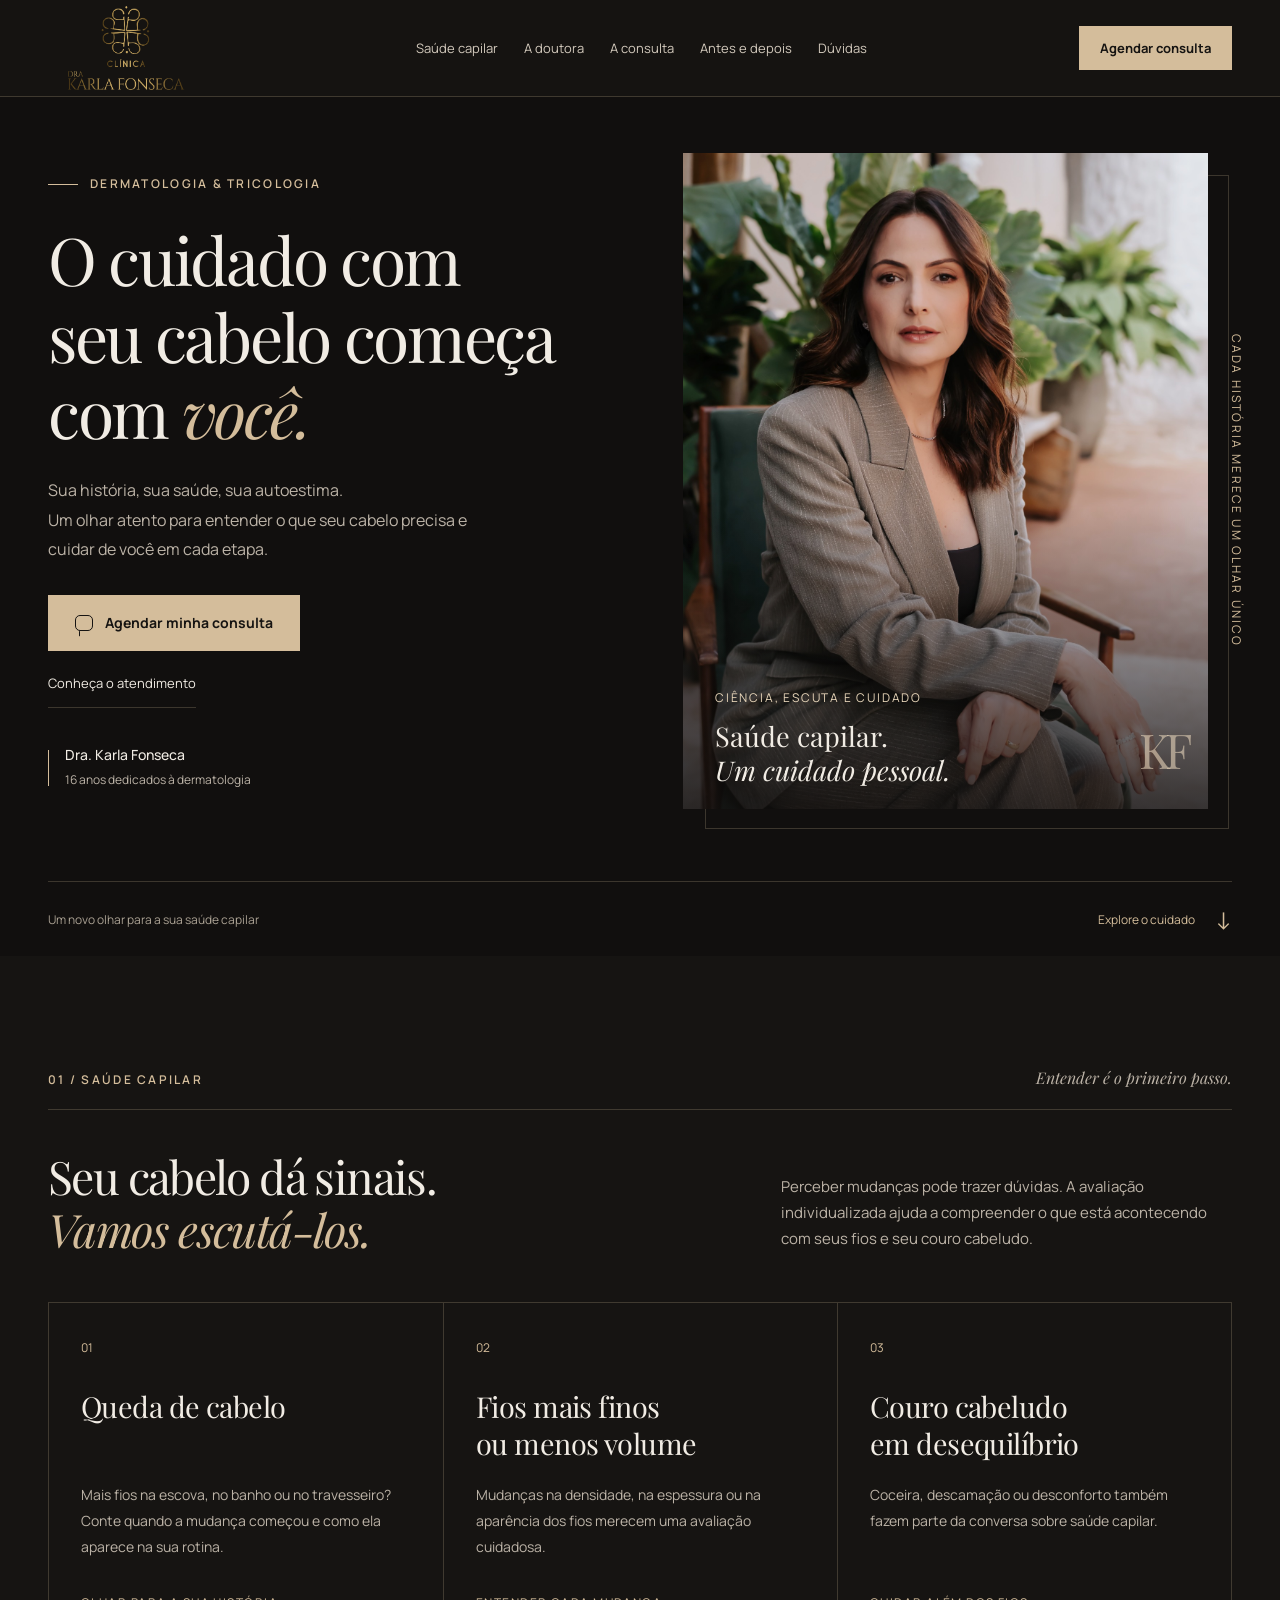
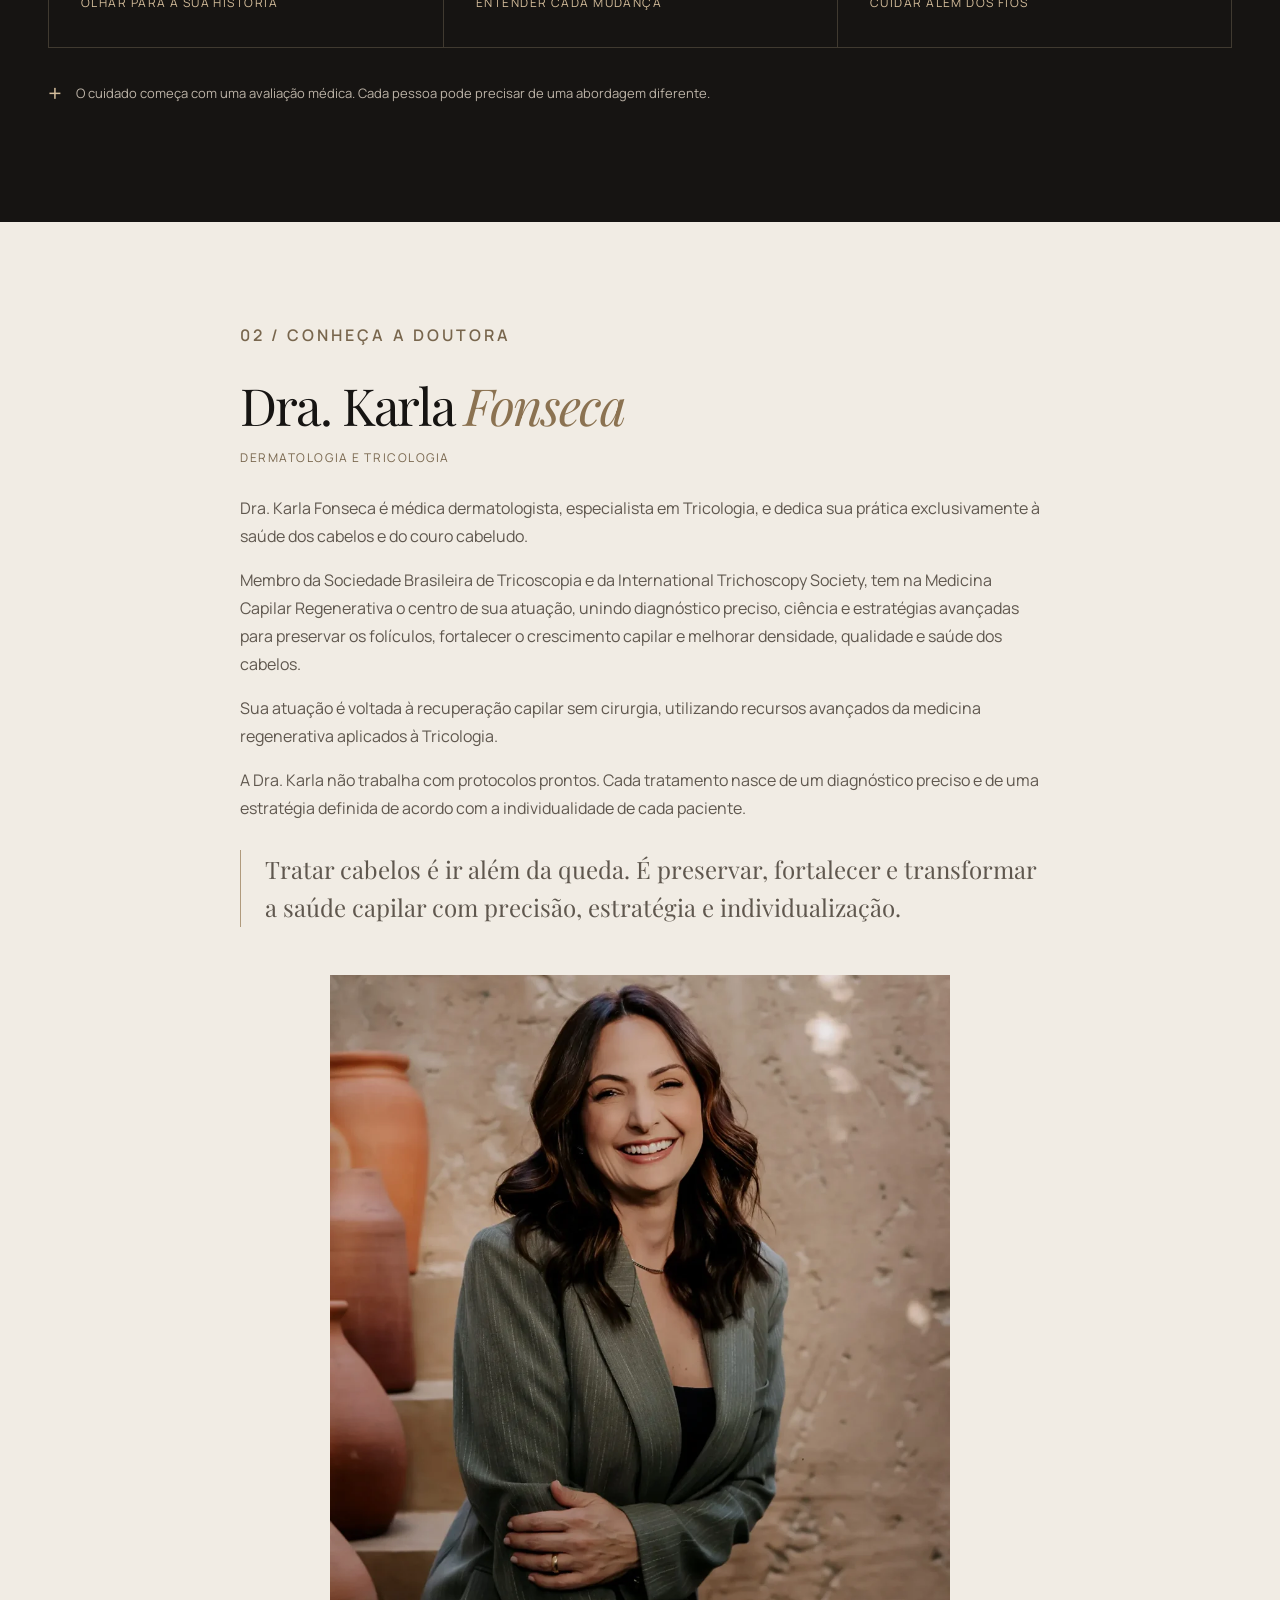
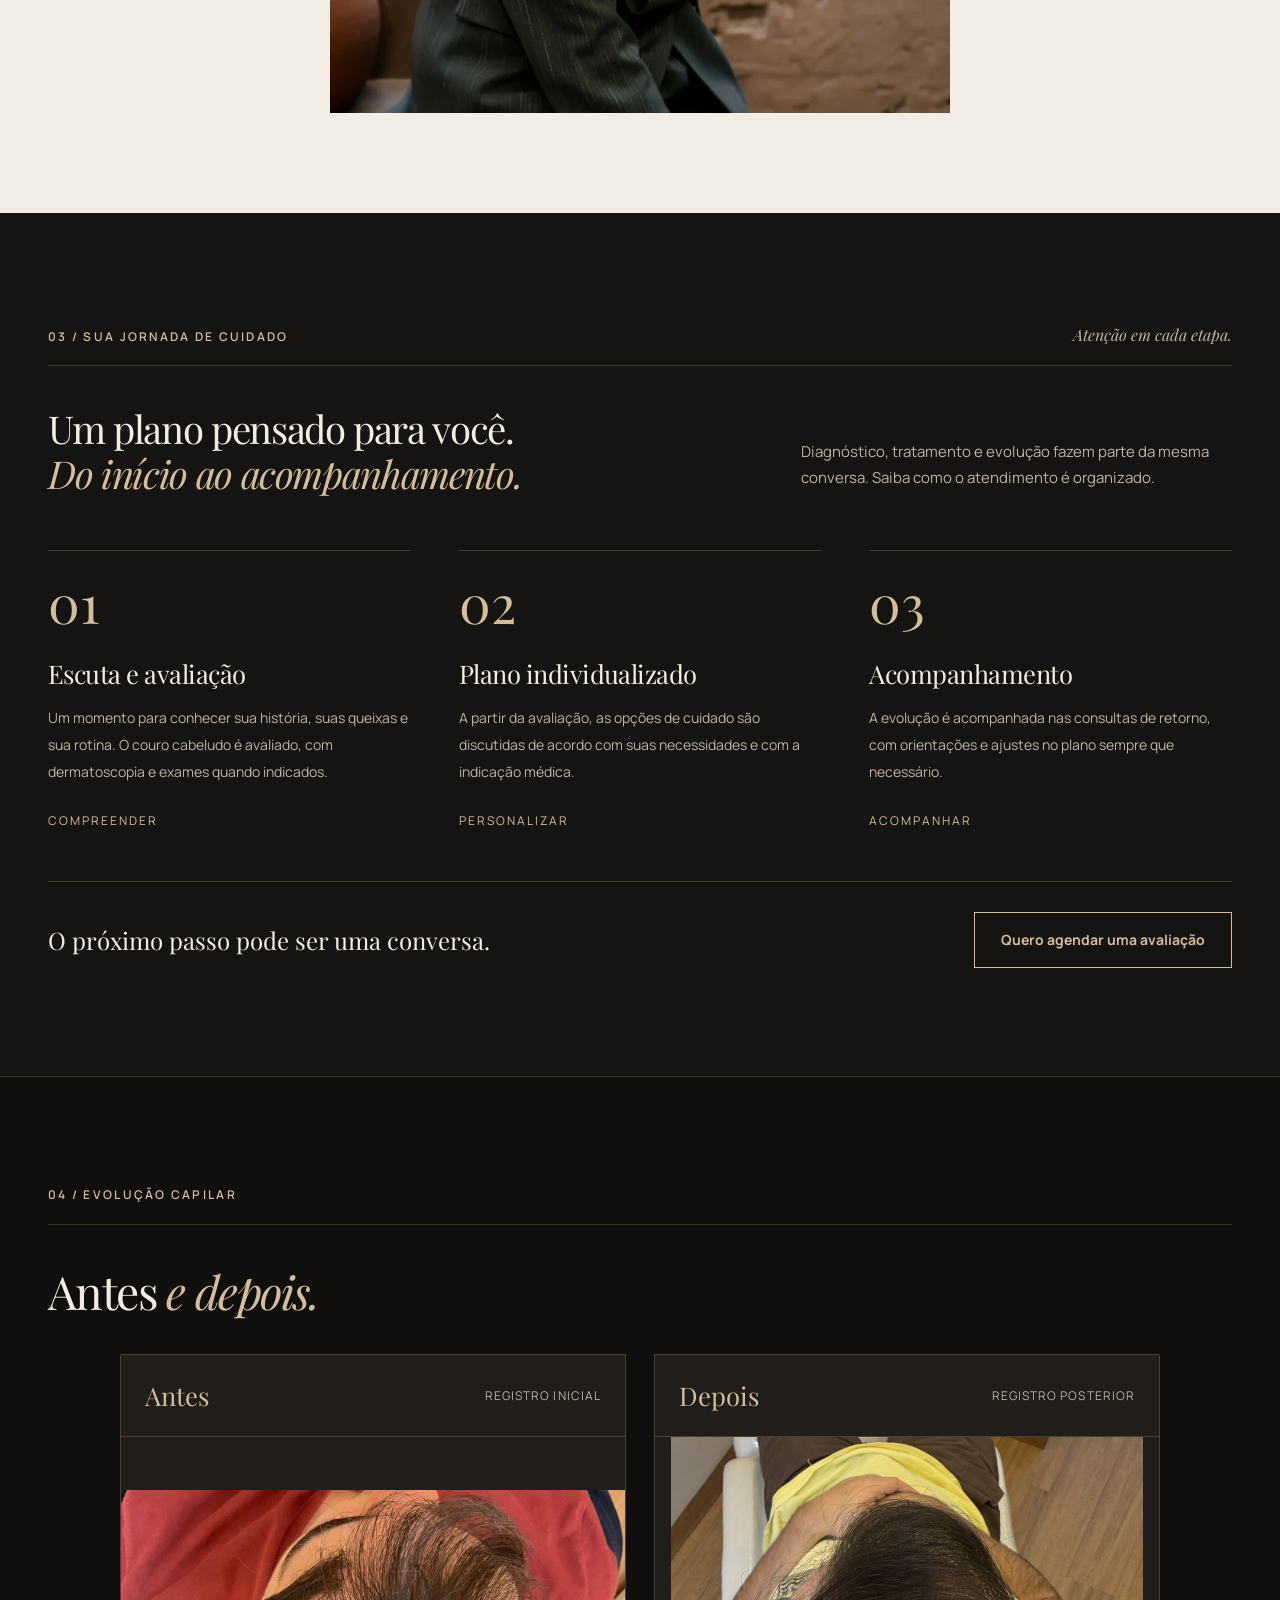
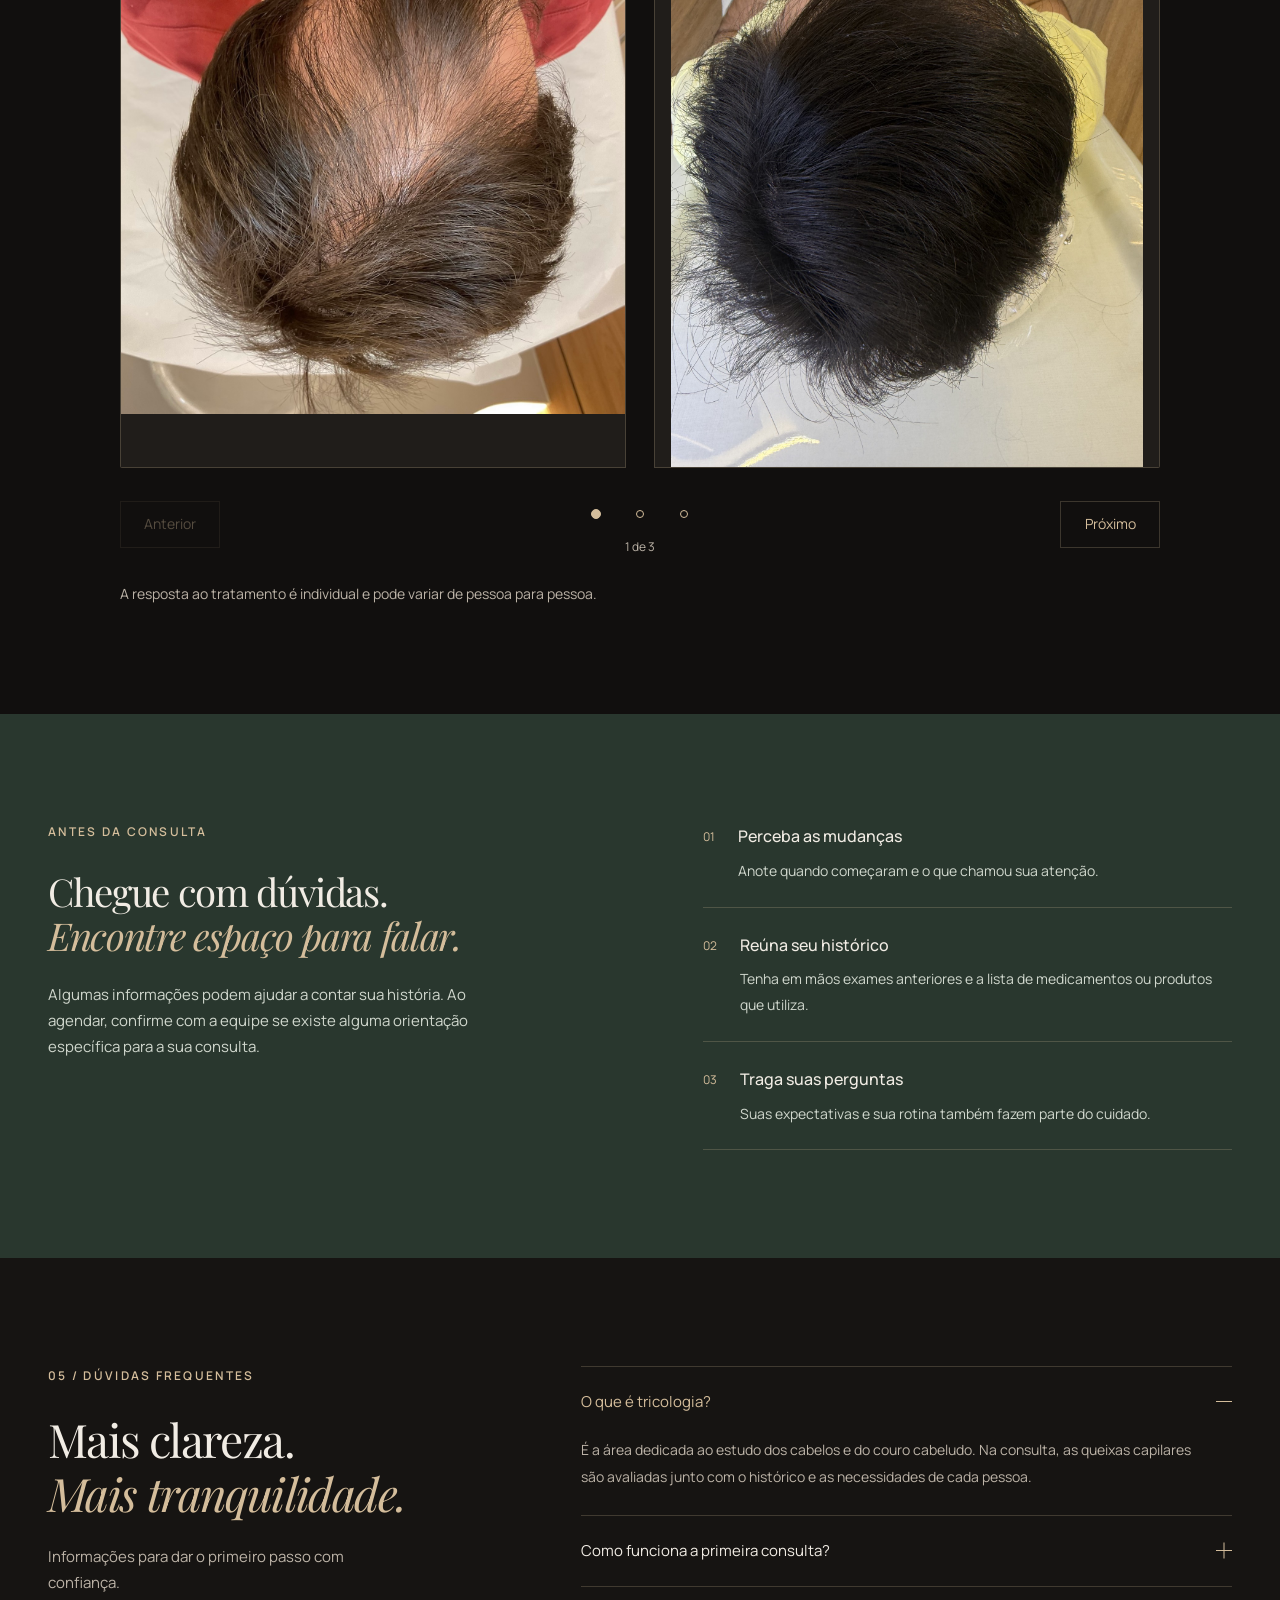
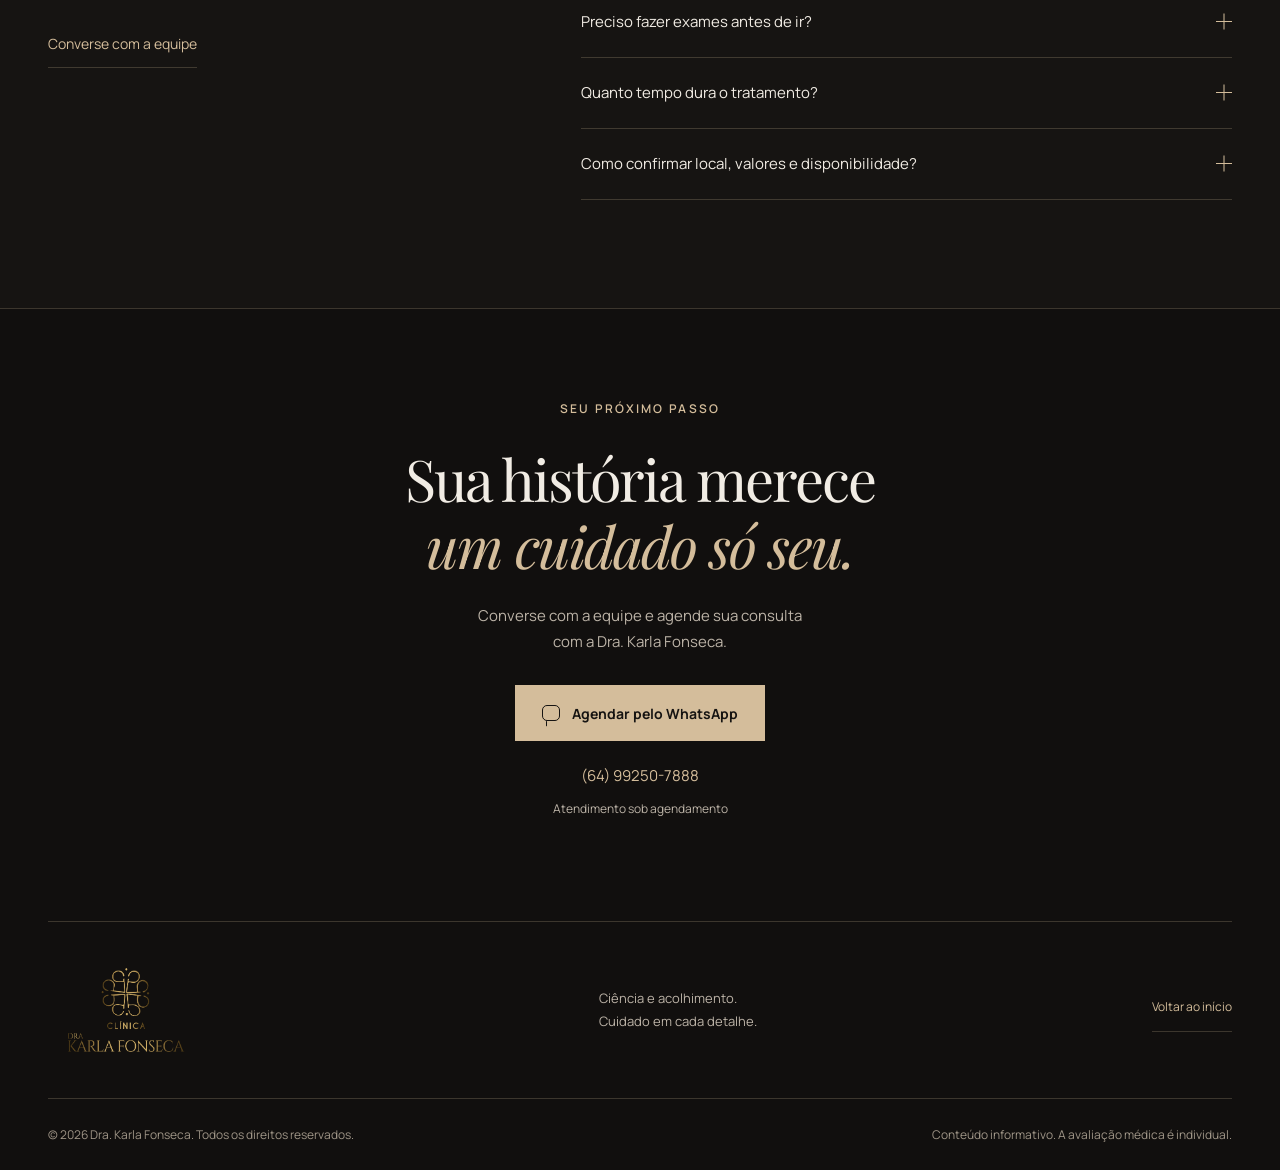
==== index.html @ ec60e97f "first commit" ====
<!doctype html>
<html lang="pt-BR">
<head>
  <meta charset="UTF-8">
  <meta name="viewport" content="width=device-width, initial-scale=1, viewport-fit=cover">
  <meta name="theme-color" content="#161412">
  <title>Dra. Karla Fonseca | Dermatologia e saúde capilar</title>
  <meta name="description" content="Conheça o cuidado em saúde capilar da Dra. Karla Fonseca. Dermatologia, tricologia e acompanhamento personalizado. Agende sua consulta pelo WhatsApp.">
  <link rel="icon" type="image/svg+xml" href="data:image/svg+xml,%3Csvg xmlns='http://www.w3.org/2000/svg' viewBox='0 0 64 64'%3E%3Crect width='64' height='64' rx='12' fill='%23161412'/%3E%3Ctext x='32' y='44' text-anchor='middle' font-family='Georgia' font-size='35' fill='%23d4bd9b'%3EK%3C/text%3E%3C/svg%3E">
  <link rel="stylesheet" href="fonts.css">
  <link rel="stylesheet" href="styles.css">
  <script src="app.js" defer></script>
</head>
<body>
  <a class="skip-link" href="#conteudo">Ir para o conteúdo</a>
  <header class="site-header">
    <div class="container header-inner">
      <a class="brand" href="#inicio" aria-label="Dra. Karla Fonseca — início"><span class="brand-logo"><img src="assets/logo-karla-fonseca.png" alt="Clínica Dra. Karla Fonseca" width="1155" height="1155"></span></a>
      <nav class="desktop-nav" aria-label="Navegação principal"><a href="#cuidado">Saúde capilar</a><a href="#sobre">A doutora</a><a href="#consulta">A consulta</a><a href="#antes-depois">Antes e depois</a><a href="#duvidas">Dúvidas</a></nav>
      <a class="button button-small header-cta" href="https://wa.me/5564992507888" target="_blank" rel="noopener noreferrer">Agendar consulta</a>
      <button class="menu-button" type="button" aria-label="Abrir menu" aria-expanded="false" aria-controls="mobile-menu"><span></span><span></span></button>
    </div>
    <nav id="mobile-menu" class="mobile-menu" aria-label="Navegação no celular" hidden><a href="#cuidado">Saúde capilar</a><a href="#sobre">Conheça a doutora</a><a href="#consulta">Como é a consulta</a><a href="#antes-depois">Antes e depois</a><a href="#duvidas">Dúvidas frequentes</a><a href="#contato">Agendamento</a></nav>
  </header>
  <main id="conteudo">
    <section class="hero" id="inicio" aria-labelledby="hero-title">
      <div class="container hero-grid">
        <div class="hero-copy"><p class="eyebrow"><span class="tiny-line"></span> DERMATOLOGIA & TRICOLOGIA</p><h1 id="hero-title">O cuidado com<br>seu cabelo começa<br>com <em>você.</em></h1><p class="hero-description">Sua história, sua saúde, sua autoestima.<br>Um olhar atento para entender o que seu cabelo precisa e cuidar de você em cada etapa.</p><div class="hero-actions"><a class="button" href="https://wa.me/5564992507888" target="_blank" rel="noopener noreferrer"><span class="chat-icon" aria-hidden="true"></span>Agendar minha consulta</a><a class="text-link" href="#consulta">Conheça o atendimento</a></div><div class="hero-signature"><span class="signature-rule"></span><p><strong>Dra. Karla Fonseca</strong><span>16 anos dedicados à dermatologia</span></p></div></div>
        <div class="hero-visual"><div class="portrait-frame"><img src="assets/dra-karla-principal.jpeg" alt="Dra. Karla Fonseca" width="1450" height="2048" fetchpriority="high"><div class="portrait-caption"><span>CIÊNCIA, ESCUTA E CUIDADO</span><p>Saúde capilar.<br><em>Um cuidado pessoal.</em></p></div></div><span class="portrait-side" aria-hidden="true">CADA HISTÓRIA MERECE UM OLHAR ÚNICO</span><span class="portrait-number" aria-hidden="true">KF</span></div>
      </div>
      <div class="hero-footer container"><span>Um novo olhar para a sua saúde capilar</span><a href="#cuidado">Explore o cuidado <span aria-hidden="true">↓</span></a></div>
    </section>

    <section class="care-section section" id="cuidado" aria-labelledby="care-title"><div class="container">
      <div class="section-top"><p class="eyebrow">01 / SAÚDE CAPILAR</p><span class="section-aside">Entender é o primeiro passo.</span></div>
      <div class="section-intro"><h2 id="care-title">Seu cabelo dá sinais.<br><em>Vamos escutá-los.</em></h2><p>Perceber mudanças pode trazer dúvidas. A avaliação individualizada ajuda a compreender o que está acontecendo com seus fios e seu couro cabeludo.</p></div>
      <div class="concern-grid">
        <article class="concern-card"><span class="card-index">01</span><h3>Queda de cabelo</h3><p>Mais fios na escova, no banho ou no travesseiro? Conte quando a mudança começou e como ela aparece na sua rotina.</p><span class="card-label">OLHAR PARA A SUA HISTÓRIA</span></article>
        <article class="concern-card"><span class="card-index">02</span><h3>Fios mais finos <br>ou menos volume</h3><p>Mudanças na densidade, na espessura ou na aparência dos fios merecem uma avaliação cuidadosa.</p><span class="card-label">ENTENDER CADA MUDANÇA</span></article>
        <article class="concern-card"><span class="card-index">03</span><h3>Couro cabeludo <br>em desequilíbrio</h3><p>Coceira, descamação ou desconforto também fazem parte da conversa sobre saúde capilar.</p><span class="card-label">CUIDAR ALÉM DOS FIOS</span></article>
      </div><div class="care-note"><span class="small-cross" aria-hidden="true">+</span><p>O cuidado começa com uma avaliação médica. Cada pessoa pode precisar de uma abordagem diferente.</p></div>
    </div></section>

    <section class="about-section section" id="sobre" aria-labelledby="about-title"><div class="container about-grid">
      <div class="about-copy">
        <p class="eyebrow">02 / CONHEÇA A DOUTORA</p>
        <h2 id="about-title">Dra. Karla <em>Fonseca</em></h2>
        <p class="about-role">Dermatologia e tricologia</p>
        <p>Dra. Karla Fonseca é médica dermatologista, especialista em Tricologia, e dedica sua prática exclusivamente à saúde dos cabelos e do couro cabeludo.</p>
        <p>Membro da Sociedade Brasileira de Tricoscopia e da International Trichoscopy Society, tem na Medicina Capilar Regenerativa o centro de sua atuação, unindo diagnóstico preciso, ciência e estratégias avançadas para preservar os folículos, fortalecer o crescimento capilar e melhorar densidade, qualidade e saúde dos cabelos.</p>
        <p>Sua atuação é voltada à recuperação capilar sem cirurgia, utilizando recursos avançados da medicina regenerativa aplicados à Tricologia.</p>
        <p>A Dra. Karla não trabalha com protocolos prontos. Cada tratamento nasce de um diagnóstico preciso e de uma estratégia definida de acordo com a individualidade de cada paciente.</p>
        <p class="about-statement">Tratar cabelos é ir além da queda. É preservar, fortalecer e transformar a saúde capilar com precisão, estratégia e individualização.</p>
      </div>
      <div class="about-photo"><img src="assets/dra-karla.webp" alt="Retrato da Dra. Karla Fonseca" width="1000" height="1559" loading="lazy"></div>
    </div></section>

    <section class="journey-section section" id="consulta" aria-labelledby="journey-title"><div class="container">
      <div class="section-top"><p class="eyebrow">03 / SUA JORNADA DE CUIDADO</p><span class="section-aside">Atenção em cada etapa.</span></div>
      <div class="section-intro"><h2 id="journey-title">Um plano pensado para você.<br><em>Do início ao acompanhamento.</em></h2><p>Diagnóstico, tratamento e evolução fazem parte da mesma conversa. Saiba como o atendimento é organizado.</p></div>
      <div class="journey-grid"><article><span class="step-number">01</span><h3>Escuta e avaliação</h3><p>Um momento para conhecer sua história, suas queixas e sua rotina. O couro cabeludo é avaliado, com dermatoscopia e exames quando indicados.</p><span class="step-tag">COMPREENDER</span></article><article><span class="step-number">02</span><h3>Plano individualizado</h3><p>A partir da avaliação, as opções de cuidado são discutidas de acordo com suas necessidades e com a indicação médica.</p><span class="step-tag">PERSONALIZAR</span></article><article><span class="step-number">03</span><h3>Acompanhamento</h3><p>A evolução é acompanhada nas consultas de retorno, com orientações e ajustes no plano sempre que necessário.</p><span class="step-tag">ACOMPANHAR</span></article></div>
      <div class="journey-bottom"><p>O próximo passo pode ser uma conversa.</p><a class="button button-outline" href="https://wa.me/5564992507888" target="_blank" rel="noopener noreferrer">Quero agendar uma avaliação</a></div>
    </div></section>

    <section class="results-section section" id="antes-depois" aria-labelledby="results-title"><div class="container">
      <div class="section-top"><p class="eyebrow">04 / EVOLUÇÃO CAPILAR</p></div>
      <div class="results-intro"><h2 id="results-title">Antes <em>e depois.</em></h2></div>
      <div class="results-carousel" role="region" aria-roledescription="carrossel" aria-label="Antes e depois: resultados capilares">
        <div class="carousel-track" id="results-track" tabindex="0" aria-label="Comparações de antes e depois. Use as setas do teclado para navegar.">
          <div class="result-slide" role="group" aria-roledescription="slide" aria-label="Comparação 1 de 3">
            <div class="results-grid">
              <figure class="result-photo"><figcaption><span>Antes</span><span class="result-moment">REGISTRO INICIAL</span></figcaption><div class="result-image"><img src="assets/capilar-antes.png" alt="Antes do tratamento, comparação 1" width="1320" height="1372" loading="lazy" decoding="async"></div></figure>
              <figure class="result-photo"><figcaption><span>Depois</span><span class="result-moment">REGISTRO POSTERIOR</span></figcaption><div class="result-image"><img src="assets/capilar-depois.jpg" alt="Depois do tratamento, comparação 1" width="1536" height="2048" loading="lazy" decoding="async"></div></figure>
            </div>
          </div>
          <div class="result-slide" role="group" aria-roledescription="slide" aria-label="Comparação 2 de 3">
            <div class="results-grid">
              <figure class="result-photo"><figcaption><span>Antes</span><span class="result-moment">REGISTRO INICIAL</span></figcaption><div class="result-image"><img src="assets/resultado-2-antes.png" alt="Antes do tratamento, comparação 2" width="1566" height="1576" loading="lazy" decoding="async"></div></figure>
              <figure class="result-photo"><figcaption><span>Depois</span><span class="result-moment">REGISTRO POSTERIOR</span></figcaption><div class="result-image"><img src="assets/resultado-2-depois.png" alt="Depois do tratamento, comparação 2" width="1640" height="1827" loading="lazy" decoding="async"></div></figure>
            </div>
          </div>
          <div class="result-slide" role="group" aria-roledescription="slide" aria-label="Comparação 3 de 3">
            <div class="results-grid">
              <figure class="result-photo"><figcaption><span>Antes</span><span class="result-moment">REGISTRO INICIAL</span></figcaption><div class="result-image"><img src="assets/resultado-3-antes.png" alt="Antes do tratamento, comparação 3" width="1640" height="1611" loading="lazy" decoding="async"></div></figure>
              <figure class="result-photo"><figcaption><span>Depois</span><span class="result-moment">REGISTRO POSTERIOR</span></figcaption><div class="result-image"><img src="assets/resultado-3-depois.png" alt="Depois do tratamento, comparação 3" width="1293" height="2048" loading="lazy" decoding="async"></div></figure>
            </div>
          </div>
        </div>
        <div class="carousel-controls">
          <button class="carousel-button" id="results-prev" type="button" aria-label="Ver comparação anterior" aria-controls="results-track" disabled>Anterior</button>
          <div class="carousel-pagination"><div class="carousel-dots" aria-label="Escolher comparação">
            <button type="button" aria-label="Ver comparação 1" aria-controls="results-track" aria-current="true" data-slide="0"><span></span></button>
            <button type="button" aria-label="Ver comparação 2" aria-controls="results-track" data-slide="1"><span></span></button>
            <button type="button" aria-label="Ver comparação 3" aria-controls="results-track" data-slide="2"><span></span></button>
          </div><span class="carousel-count" aria-live="polite" aria-atomic="true">1 de 3</span></div>
          <button class="carousel-button" id="results-next" type="button" aria-label="Ver próxima comparação" aria-controls="results-track">Próximo</button>
        </div>
      </div>
      <p class="results-note">A resposta ao tratamento é individual e pode variar de pessoa para pessoa.</p>
    </div></section>

    <section class="preparation-section section" aria-labelledby="prepare-title"><div class="container prepare-grid"><div><p class="eyebrow">ANTES DA CONSULTA</p><h2 id="prepare-title">Chegue com dúvidas.<br><em>Encontre espaço para falar.</em></h2><p>Algumas informações podem ajudar a contar sua história. Ao agendar, confirme com a equipe se existe alguma orientação específica para a sua consulta.</p></div><div class="prepare-list"><div><span>01</span><p><strong>Perceba as mudanças</strong>Anote quando começaram e o que chamou sua atenção.</p></div><div><span>02</span><p><strong>Reúna seu histórico</strong>Tenha em mãos exames anteriores e a lista de medicamentos ou produtos que utiliza.</p></div><div><span>03</span><p><strong>Traga suas perguntas</strong>Suas expectativas e sua rotina também fazem parte do cuidado.</p></div></div></div></section>

    <section class="faq-section section" id="duvidas" aria-labelledby="faq-title"><div class="container faq-grid"><div class="faq-intro"><p class="eyebrow">05 / DÚVIDAS FREQUENTES</p><h2 id="faq-title">Mais clareza.<br><em>Mais tranquilidade.</em></h2><p>Informações para dar o primeiro passo com confiança.</p><a class="text-link" href="https://wa.me/5564992507888" target="_blank" rel="noopener noreferrer">Converse com a equipe</a></div><div class="faq-list">
      <details open><summary>O que é tricologia?<span aria-hidden="true"></span></summary><div class="faq-answer"><p>É a área dedicada ao estudo dos cabelos e do couro cabeludo. Na consulta, as queixas capilares são avaliadas junto com o histórico e as necessidades de cada pessoa.</p></div></details>
      <details><summary>Como funciona a primeira consulta?<span aria-hidden="true"></span></summary><div class="faq-answer"><p>O atendimento começa com uma conversa sobre sua história e suas queixas, seguida de avaliação médica. A necessidade de exames e as possibilidades de tratamento são definidas individualmente.</p></div></details>
      <details><summary>Preciso fazer exames antes de ir?<span aria-hidden="true"></span></summary><div class="faq-answer"><p>Se você já possui exames relacionados à sua saúde capilar, leve-os à consulta. Novos exames são solicitados conforme a avaliação médica. Confirme eventuais orientações de preparo com a equipe no agendamento.</p></div></details>
      <details><summary>Quanto tempo dura o tratamento?<span aria-hidden="true"></span></summary><div class="faq-answer"><p>O tempo varia conforme o diagnóstico, o plano proposto e a resposta de cada pessoa. A médica poderá orientar suas expectativas durante a avaliação e acompanhar a evolução nos retornos.</p></div></details>
      <details><summary>Como confirmar local, valores e disponibilidade?<span aria-hidden="true"></span></summary><div class="faq-answer"><p>Entre em contato pelo WhatsApp para consultar horários, endereço, valores e formas de pagamento. A equipe confirma essas informações e orienta seu agendamento.</p></div></details>
    </div></div></section>

    <section class="contact-section" id="contato" aria-labelledby="contact-title"><div class="container contact-inner"><p class="eyebrow">SEU PRÓXIMO PASSO</p><h2 id="contact-title">Sua história merece<br><em>um cuidado só seu.</em></h2><p>Converse com a equipe e agende sua consulta<br class="desktop-break"> com a Dra. Karla Fonseca.</p><a class="button" href="https://wa.me/5564992507888" target="_blank" rel="noopener noreferrer"><span class="chat-icon" aria-hidden="true"></span>Agendar pelo WhatsApp</a><a class="contact-phone" href="tel:+5564992507888">(64) 99250-7888</a><span class="contact-detail">Atendimento sob agendamento</span></div></section>
  </main>
  <footer class="site-footer"><div class="container"><div class="footer-main"><a class="brand" href="#inicio"><span class="brand-logo"><img src="assets/logo-karla-fonseca.png" alt="Clínica Dra. Karla Fonseca" width="1155" height="1155"></span></a><p>Ciência e acolhimento.<br>Cuidado em cada detalhe.</p><a href="#inicio" class="text-link">Voltar ao início</a></div><div class="footer-bottom"><span>© 2026 Dra. Karla Fonseca. Todos os direitos reservados.</span><span>Conteúdo informativo. A avaliação médica é individual.</span></div></div></footer>
  <a class="whatsapp-float" href="https://wa.me/5564992507888" target="_blank" rel="noopener noreferrer" aria-label="Agendar consulta pelo WhatsApp" title="Fale pelo WhatsApp"><svg aria-hidden="true" focusable="false" xmlns="http://www.w3.org/2000/svg" viewBox="0 0 448 512"><!--! Font Awesome Free 6.7.2 by @fontawesome - https://fontawesome.com License - https://fontawesome.com/license/free (Icons: CC BY 4.0, Fonts: SIL OFL 1.1, Code: MIT License) Copyright 2024 Fonticons, Inc. --><path d="M380.9 97.1C339 55.1 283.2 32 223.9 32c-122.4 0-222 99.6-222 222 0 39.1 10.2 77.3 29.6 111L0 480l117.7-30.9c32.4 17.7 68.9 27 106.1 27h.1c122.3 0 224.1-99.6 224.1-222 0-59.3-25.2-115-67.1-157zm-157 341.6c-33.2 0-65.7-8.9-94-25.7l-6.7-4-69.8 18.3L72 359.2l-4.4-7c-18.5-29.4-28.2-63.3-28.2-98.2 0-101.7 82.8-184.5 184.6-184.5 49.3 0 95.6 19.2 130.4 54.1 34.8 34.9 56.2 81.2 56.1 130.5 0 101.8-84.9 184.6-186.6 184.6zm101.2-138.2c-5.5-2.8-32.8-16.2-37.9-18-5.1-1.9-8.8-2.8-12.5 2.8-3.7 5.6-14.3 18-17.6 21.8-3.2 3.7-6.5 4.2-12 1.4-32.6-16.3-54-29.1-75.5-66-5.7-9.8 5.7-9.1 16.3-30.3 1.8-3.7.9-6.9-.5-9.7-1.4-2.8-12.5-30.1-17.1-41.2-4.5-10.8-9.1-9.3-12.5-9.5-3.2-.2-6.9-.2-10.6-.2-3.7 0-9.7 1.4-14.8 6.9-5.1 5.6-19.4 19-19.4 46.3 0 27.3 19.9 53.7 22.6 57.4 2.8 3.7 39.1 59.7 94.8 83.8 35.2 15.2 49 16.5 66.6 13.9 10.7-1.6 32.8-13.4 37.4-26.4 4.6-13 4.6-24.1 3.2-26.4-1.3-2.5-5-3.9-10.5-6.6z"/></svg></a>
</body>
</html>
---- fonts.css ----
@font-face {
  font-family: 'Manrope';
  font-style: normal;
  font-weight: 400;
  font-display: swap;
  src: url(assets/fonts/font-0.ttf) format('truetype');
}
@font-face {
  font-family: 'Manrope';
  font-style: normal;
  font-weight: 500;
  font-display: swap;
  src: url(assets/fonts/font-1.ttf) format('truetype');
}
@font-face {
  font-family: 'Manrope';
  font-style: normal;
  font-weight: 600;
  font-display: swap;
  src: url(assets/fonts/font-2.ttf) format('truetype');
}
@font-face {
  font-family: 'Manrope';
  font-style: normal;
  font-weight: 700;
  font-display: swap;
  src: url(assets/fonts/font-3.ttf) format('truetype');
}
@font-face {
  font-family: 'Playfair Display';
  font-style: italic;
  font-weight: 400;
  font-display: swap;
  src: url(assets/fonts/font-4.ttf) format('truetype');
}
@font-face {
  font-family: 'Playfair Display';
  font-style: italic;
  font-weight: 500;
  font-display: swap;
  src: url(assets/fonts/font-5.ttf) format('truetype');
}
@font-face {
  font-family: 'Playfair Display';
  font-style: normal;
  font-weight: 400;
  font-display: swap;
  src: url(assets/fonts/font-6.ttf) format('truetype');
}
@font-face {
  font-family: 'Playfair Display';
  font-style: normal;
  font-weight: 500;
  font-display: swap;
  src: url(assets/fonts/font-7.ttf) format('truetype');
}
@font-face {
  font-family: 'Playfair Display';
  font-style: normal;
  font-weight: 600;
  font-display: swap;
  src: url(assets/fonts/font-8.ttf) format('truetype');
}
---- styles.css ----
:root{--ink:#161412;--ink-deep:#110f0e;--panel:#201d1a;--gold:#d4bd9b;--gold-light:#e8d6ba;--ivory:#f1ece4;--muted:#bcb3a7;--line:rgba(212,189,155,.22);--green:#637967;--serif:'Playfair Display',Georgia,serif;--sans:'Manrope',Arial,sans-serif}
*{box-sizing:border-box}html{scroll-behavior:smooth;scroll-padding-top:100px}body{margin:0;background:var(--ink);color:var(--ivory);font-family:var(--sans);font-size:1rem;line-height:1.75;-webkit-font-smoothing:antialiased}button,a{-webkit-tap-highlight-color:transparent}a{color:inherit;text-decoration:none}button{font:inherit}img{display:block;max-width:100%;height:auto}h1,h2,h3,p{margin-top:0}h1,h2,h3{font-weight:400}h1,h2{font-family:var(--serif);line-height:1.16;letter-spacing:-.035em}h1{font-size:clamp(3.25rem,5.15vw,5.15rem);margin-bottom:1.6rem}h2{font-size:clamp(2.25rem,3.6vw,3.65rem);margin-bottom:1.5rem}h3{font-family:var(--serif);font-size:1.8rem;line-height:1.3;letter-spacing:-.02em}em{font-weight:400;color:var(--gold)}p{color:var(--muted)}::selection{background:var(--gold);color:var(--ink)}a:focus-visible,button:focus-visible,summary:focus-visible{outline:2px solid var(--gold);outline-offset:6px}.container{width:min(1240px,calc(100% - 96px));margin-inline:auto}.section{padding:108px 0}.eyebrow{font-size:.75rem;font-weight:600;letter-spacing:.19em;line-height:1.7;color:var(--gold);margin-bottom:1.65rem}.button{display:inline-flex;justify-content:center;align-items:center;gap:12px;min-height:56px;padding:16px 26px;background:var(--gold);border:1px solid var(--gold);color:var(--ink);font-size:.875rem;font-weight:700;line-height:1.4;text-align:center;transition:background .2s,color .2s,transform .2s}.button:hover{background:var(--gold-light);border-color:var(--gold-light);transform:translateY(-2px)}.button-small{min-height:44px;padding:12px 20px;font-size:.8125rem}.button-outline{background:transparent;color:var(--gold)}.button-outline:hover{color:var(--ink)}.text-link{font-size:.875rem;display:inline-block;padding:8px 0;border-bottom:1px solid var(--line);transition:border-color .2s}.text-link:hover{border-color:var(--gold)}.chat-icon{width:18px;height:16px;display:inline-block;border:1.5px solid currentColor;border-radius:5px;position:relative;flex-shrink:0}.chat-icon:after{content:'';position:absolute;bottom:-4px;left:3px;width:5px;height:5px;border-left:1.5px solid currentColor;transform:skewY(-40deg)}.skip-link{position:fixed;z-index:100;top:0;left:1rem;padding:.75rem 1rem;background:var(--gold);color:var(--ink);transform:translateY(-120%)}.skip-link:focus{transform:translateY(0)}
.site-header{position:sticky;top:0;z-index:40;background:rgba(22,20,18,.96);border-bottom:1px solid var(--line);backdrop-filter:blur(15px)}.header-inner{display:flex;align-items:center;justify-content:space-between;gap:24px;min-height:96px}.brand{display:inline-flex;align-items:center;gap:14px;flex-shrink:0}.monogram{font-family:var(--serif);font-size:2.1rem;line-height:1;letter-spacing:-.16em;color:var(--gold);padding-right:6px;border-right:1px solid var(--line);width:53px}.monogram span{position:relative;font-size:1.65rem;left:-3px;top:5px}.brand-name{font-family:var(--serif);font-size:1.18rem;line-height:1.4;white-space:nowrap}.brand-name small{display:block;font-family:var(--sans);font-size:.75rem;letter-spacing:.16em;color:var(--gold);margin-top:5px}.desktop-nav{display:flex;gap:26px;font-size:.8125rem}.desktop-nav a{padding:10px 0;color:#d2c9bc;transition:color .2s}.desktop-nav a:hover{color:var(--gold)}.menu-button{display:none}.mobile-menu[hidden]{display:none}
.hero{padding-top:56px;background:var(--ink-deep)}.hero-grid{display:grid;grid-template-columns:1.04fr 1fr;align-items:center;gap:64px}.hero-copy{padding:20px 0 36px}.hero-copy .eyebrow{display:flex;align-items:center;gap:12px}.tiny-line{display:block;width:30px;height:1px;background:var(--gold)}.hero-description{max-width:420px;line-height:1.85;font-size:1rem;margin-bottom:30px}.hero-actions{display:flex;align-items:flex-start;flex-direction:column;gap:13px}.hero-actions .text-link{font-size:.8125rem}.hero-signature{display:flex;align-items:center;gap:16px;margin-top:36px}.signature-rule{height:36px;width:1px;background:var(--gold)}.hero-signature p{margin:0;line-height:1.6}.hero-signature strong{font-size:.875rem;color:var(--ivory);font-weight:500;display:block}.hero-signature p>span{font-size:.75rem}.hero-visual{position:relative;padding:0 24px 20px 0;min-width:0}.portrait-frame{position:relative;aspect-ratio: .8;max-height:666px;overflow:hidden;background:#655d52}.portrait-frame img{width:100%;height:100%;object-fit:cover;object-position:50% 20%}.portrait-frame:after{content:'';position:absolute;inset:0;background:linear-gradient(180deg,transparent 54%,rgba(17,15,14,.79))}.hero-visual:before{content:'';position:absolute;inset:22px 3px 0 22px;border:1px solid var(--line)}.portrait-caption{position:absolute;z-index:1;left:32px;bottom:22px}.portrait-caption>span{font-size:.75rem;letter-spacing:.15em;color:var(--gold-light)}.portrait-caption p{font-family:var(--serif);font-size:1.7rem;line-height:1.25;margin:9px 0 0;color:var(--ivory)}.portrait-caption em{color:var(--ivory)}.portrait-side{position:absolute;writing-mode:vertical-rl;right:-15px;top:0;font-size:.75rem;letter-spacing:.18em;color:var(--gold);height:100%;text-align:center}.portrait-number{position:absolute;right:45px;bottom:38px;z-index:2;font-family:var(--serif);font-size:3rem;color:rgba(232,214,186,.6);letter-spacing:-.1em}.hero-footer{display:flex;justify-content:space-between;align-items:center;border-top:1px solid var(--line);margin-top:52px;min-height:75px;font-size:.75rem;color:#aaa193}.hero-footer a{display:flex;gap:20px;align-items:center;color:var(--gold)}.hero-footer a span{font-size:1.5rem}
.section-top{display:flex;justify-content:space-between;align-items:baseline;border-bottom:1px solid var(--line);margin-bottom:40px}.section-top .eyebrow{margin-bottom:18px}.section-aside{font-family:var(--serif);font-style:italic;color:var(--muted)}.section-intro{display:grid;grid-template-columns:1.45fr 1fr;gap:80px;align-items:end;margin-bottom:45px}.section-intro h2{margin-bottom:0}.section-intro p{font-size:.9375rem;margin-bottom:4px}.concern-grid{display:grid;grid-template-columns:repeat(3,minmax(0,1fr));border:1px solid var(--line)}.concern-card{padding:34px 32px;display:flex;flex-direction:column;align-items:flex-start}.concern-card+.concern-card{border-left:1px solid var(--line)}.card-index{font-size:.75rem;color:var(--gold);margin-bottom:30px}.concern-card h3{min-height:2.6em;margin-bottom:20px}.concern-card p{font-size:.875rem;line-height:1.85;margin-bottom:32px}.card-label{font-size:.75rem;letter-spacing:.12em;color:var(--gold);margin-top:auto}.care-note{display:flex;align-items:center;gap:14px;margin-top:24px}.care-note p{font-size:.8125rem;margin:0}.small-cross{font-size:1.5rem;color:var(--gold)}
.about-section{background:var(--ivory);color:var(--ink);padding-block:100px}.about-grid{display:flex;flex-direction:column;gap:48px;align-items:center}.about-copy{width:100%;max-width:800px}.about-copy .about-statement{font-family:var(--serif);font-size:1.5rem;line-height:1.6;margin:28px 0 0;padding-left:24px;border-left:1px solid #b09a7c}.about-photo{position:relative;width:100%;max-width:620px}.about-photo img{aspect-ratio:.84;object-fit:cover;object-position:center 30%;width:100%}.experience{position:absolute;right:-35px;bottom:32px;background:var(--green);padding:22px 26px;display:flex;align-items:center;gap:18px;color:#fff}.experience strong{font-family:var(--serif);font-size:3.25rem;font-weight:400;line-height:1}.experience span{font-size:.75rem;letter-spacing:.12em;line-height:1.8}.about-copy .eyebrow{color:#78664d}.about-copy h2{font-size:clamp(2.7rem,4vw,4.3rem);margin-bottom:12px}.about-copy h2 em{color:#8b7251}.about-copy p{color:#5f574e;font-size:1rem}.about-copy .about-role{font-size:.75rem;text-transform:uppercase;letter-spacing:.13em;color:#78664d;margin-bottom:26px}.about-copy blockquote{font-family:var(--serif);font-size:1.5rem;font-style:italic;line-height:1.5;margin:30px 0;padding-left:24px;border-left:1px solid #b09a7c}.about-values{display:flex;gap:28px;color:#625343;font-size:.75rem;letter-spacing:.06em;border-top:1px solid #d8d0c4;padding-top:20px}
.journey-section{background:var(--ink)}.journey-section .section-intro{grid-template-columns:1.6fr 1fr;gap:64px}.journey-section h2{font-size:clamp(2.2rem,3vw,3.1rem)}.journey-grid{display:grid;grid-template-columns:repeat(3,minmax(0,1fr));gap:48px;padding-top:10px}.journey-grid article{position:relative;border-top:1px solid var(--line);padding-top:25px}.step-number{font-family:var(--serif);font-size:3.3rem;line-height:1;color:var(--gold);display:block;margin-bottom:28px}.journey-grid h3{font-size:1.6rem;margin-bottom:15px}.journey-grid p{font-size:.875rem;line-height:1.9}.step-tag{font-size:.75rem;letter-spacing:.17em;color:var(--gold);display:block;margin-top:25px}.journey-bottom{margin-top:50px;padding-top:30px;border-top:1px solid var(--line);display:flex;align-items:center;justify-content:space-between;gap:24px}.journey-bottom p{font-family:var(--serif);font-size:1.5rem;color:var(--ivory);margin:0}
.preparation-section{background:#29372e}.prepare-grid{display:grid;grid-template-columns:1.05fr 1fr;gap:100px}.preparation-section h2{font-size:clamp(2.1rem,3vw,3.1rem)}.preparation-section p{color:#d0d7cd}.preparation-section .eyebrow{color:var(--gold)}.preparation-section .prepare-grid>div>p:last-child{max-width:430px;font-size:.9375rem}.prepare-list>div{display:flex;gap:23px;padding:23px 0;border-bottom:1px solid rgba(212,189,155,.22)}.prepare-list>div:first-child{padding-top:0}.prepare-list>div>span{color:var(--gold);font-size:.75rem;padding-top:4px}.prepare-list p{font-size:.875rem;line-height:1.85;margin:0}.prepare-list strong{display:block;color:var(--ivory);font-size:1rem;font-weight:500;margin-bottom:6px}
.faq-grid{display:grid;grid-template-columns:.85fr 1.25fr;gap:90px}.faq-intro p:not(.eyebrow){font-size:.9375rem;max-width:300px}.faq-intro .text-link{color:var(--gold);margin-top:12px}.faq-list{border-top:1px solid var(--line)}.faq-list details{border-bottom:1px solid var(--line)}.faq-list summary{display:flex;justify-content:space-between;align-items:center;gap:25px;padding:23px 0;cursor:pointer;list-style:none;font-size:.9375rem;line-height:1.6}.faq-list summary::-webkit-details-marker{display:none}.faq-list summary>span{flex:0 0 16px;height:16px;position:relative}.faq-list summary>span:before,.faq-list summary>span:after{content:'';position:absolute;top:7px;width:16px;height:1px;background:var(--gold)}.faq-list summary>span:after{transform:rotate(90deg);transition:transform .2s}.faq-list details[open] summary{color:var(--gold)}.faq-list details[open] summary>span:after{transform:rotate(0)}.faq-answer p{font-size:.875rem;margin-bottom:24px;padding-right:25px;line-height:1.9}.contact-section{background:var(--ink-deep);border-top:1px solid var(--line);padding:90px 0 100px;text-align:center}.contact-inner{position:relative}.contact-inner h2{font-size:clamp(2.7rem,4.5vw,4.75rem);margin-bottom:24px}.contact-inner>p:not(.eyebrow){font-size:.9375rem;margin-bottom:30px}.contact-phone{display:block;width:fit-content;margin:22px auto 3px;color:var(--gold);font-size:.9375rem}.contact-detail{font-size:.75rem;color:var(--muted)}.site-footer{background:var(--ink-deep)}.footer-main{border-top:1px solid var(--line);padding:40px 0;display:flex;justify-content:space-between;align-items:center;gap:40px}.footer-main>p{font-size:.8125rem;margin:0}.footer-main>.text-link{font-size:.75rem;color:var(--gold)}.footer-bottom{padding:25px 0;border-top:1px solid var(--line);display:flex;justify-content:space-between;gap:24px;font-size:.75rem;color:#9f9587}.whatsapp-float{display:none}
@media(min-width:1440px){.hero-grid{gap:100px}.hero-visual{max-width:540px}.hero-copy{padding-bottom:40px}}
@media(max-width:1100px){.container{width:calc(100% - 64px)}.desktop-nav{gap:18px}.desktop-nav a{font-size:.75rem}.header-cta{display:none}.hero-grid{gap:36px}h1{font-size:clamp(3rem,5.25vw,4rem)}.hero-visual{padding-right:12px}.portrait-side{right:-12px}.about-grid{gap:48px}.section-intro{gap:48px}.concern-card{padding:28px 24px}.prepare-grid,.faq-grid{gap:55px}}
@media(max-width:767px){html{scroll-padding-top:90px}.container{width:calc(100% - 40px)}.section{padding:64px 0}.header-inner{min-height:78px;gap:16px}.brand{gap:11px}.brand-name{font-size:1.05rem}.brand-name small{font-size:.75rem;letter-spacing:.11em}.monogram{font-size:1.9rem;width:44px}.monogram span{font-size:1.5rem}.desktop-nav{display:none}.menu-button{display:flex;flex-direction:column;justify-content:center;align-items:center;gap:6px;width:44px;height:44px;flex-shrink:0;background:transparent;border:1px solid var(--line);color:var(--gold)}.menu-button span{display:block;width:18px;height:1px;background:currentColor;transition:transform .2s}.menu-button[aria-expanded=true] span:first-child{transform:translateY(3.5px) rotate(45deg)}.menu-button[aria-expanded=true] span:last-child{transform:translateY(-3.5px) rotate(-45deg)}.mobile-menu{position:absolute;top:100%;left:0;right:0;background:var(--ink);padding:14px 20px 24px;border-bottom:1px solid var(--line);box-shadow:0 18px 24px #0005;max-height:calc(100dvh - 160px);overflow:auto}.mobile-menu a{display:block;padding:13px 4px;border-bottom:1px solid var(--line);font-size:1rem}.hero{padding-top:38px}.hero-grid{grid-template-columns:1fr;gap:28px}.hero-copy{padding:0}.eyebrow{font-size:.75rem;letter-spacing:.14em;margin-bottom:22px}.hero-copy .eyebrow{gap:10px}h1{font-size:clamp(2.7rem,10.8vw,4.5rem);line-height:1.12;margin-bottom:23px;letter-spacing:-.035em}.hero-description{font-size:.9375rem;line-height:1.85;max-width:440px;margin-bottom:25px}.hero-actions{gap:7px}.hero-actions .button{width:100%;max-width:440px}.hero-actions .text-link{margin:0 auto;padding:10px 0;font-size:.8125rem}.hero-signature{display:none}.hero-visual{padding:0 12px 12px 0;max-width:480px;width:100%;margin-inline:auto}.portrait-frame{aspect-ratio:1.04;max-height:none}.portrait-frame img{object-position:center 12%}.portrait-side{display:none}.hero-visual:before{inset:12px 0 0 12px}.portrait-caption{left:22px;bottom:18px}.portrait-caption p{font-size:1.45rem}.portrait-caption>span{font-size:.75rem}.portrait-number{right:30px;bottom:24px;font-size:2.5rem}.hero-footer{margin-top:27px;min-height:60px;justify-content:center}.hero-footer>span{display:none}.hero-footer a{font-size:.75rem;gap:15px}.hero-footer a span{font-size:1.2rem}.section-top{margin-bottom:29px}.section-aside{display:none}.section-top .eyebrow{margin-bottom:16px}.section-intro{grid-template-columns:1fr;gap:20px;margin-bottom:30px}h2{font-size:clamp(2.2rem,8.1vw,3.4rem);line-height:1.2}.section-intro p{font-size:.9375rem;margin:0}.concern-grid{grid-template-columns:1fr}.concern-card{padding:26px}.concern-card+.concern-card{border-left:0;border-top:1px solid var(--line)}.card-index{margin-bottom:12px}.concern-card h3{font-size:1.65rem;min-height:0;margin-bottom:12px}.concern-card h3 br{display:none}.concern-card p{font-size:.9375rem;margin-bottom:20px}.card-label{font-size:.75rem}.care-note{align-items:flex-start;gap:12px;margin-top:19px}.care-note p{font-size:.8125rem}.care-note .small-cross{line-height:1.1}.about-grid{gap:32px}.about-photo{max-width:500px;margin-right:0}.about-photo img{aspect-ratio:1.06;object-position:center 24%}.experience{right:-16px;bottom:22px;padding:16px 20px}.experience strong{font-size:2.7rem}.experience span{font-size:.75rem}.about-copy h2{font-size:3.1rem}.about-copy h2 br{display:none}.about-copy p{font-size:1rem}.about-copy .about-statement{font-size:1.35rem;padding-left:18px}.about-copy blockquote{font-size:1.4rem;margin:25px 0}.about-values{justify-content:space-between;gap:10px}.journey-section .section-intro{grid-template-columns:1fr;gap:20px}.journey-section h2{font-size:clamp(2.1rem,7.8vw,3.2rem)}.journey-grid{grid-template-columns:1fr;gap:26px;padding-top:0}.journey-grid article{display:grid;grid-template-columns:45px 1fr;column-gap:20px;padding-top:25px}.step-number{grid-column:1;grid-row:1/4;font-size:2.3rem;margin:0;line-height:1.2}.journey-grid h3{grid-column:2;font-size:1.55rem;margin-bottom:12px}.journey-grid p{grid-column:2;font-size:.9375rem;margin:0}.step-tag{grid-column:2;margin-top:16px}.journey-bottom{margin-top:30px;display:block;padding-top:26px}.journey-bottom p{font-size:1.4rem;margin-bottom:21px}.journey-bottom .button{width:100%}.prepare-grid{grid-template-columns:1fr;gap:28px}.preparation-section h2{font-size:clamp(2.15rem,7.8vw,3.2rem)}.preparation-section .prepare-grid>div>p:last-child{margin-bottom:0}.prepare-list>div{padding:20px 0;gap:17px}.prepare-list p{font-size:.9375rem}.faq-grid{grid-template-columns:1fr;gap:32px}.faq-intro .text-link{margin-top:0}.faq-intro h2{margin-bottom:18px}.faq-intro p:not(.eyebrow){max-width:none}.faq-list summary{font-size:.9375rem;padding:22px 0;gap:16px}.faq-answer p{padding-right:15px;font-size:.9375rem}.contact-section{padding:65px 0}.contact-inner h2{font-size:clamp(2.45rem,9.1vw,3.8rem)}.contact-inner .button{width:100%;max-width:420px}.contact-inner>p:not(.eyebrow){font-size:.9375rem}.footer-main{padding:32px 0;display:grid;grid-template-columns:1fr;gap:24px}.footer-main>p{display:none}.footer-main>.text-link{width:fit-content}.footer-bottom{flex-direction:column;gap:10px;font-size:.75rem;padding:22px 0 30px}.whatsapp-float{position:fixed;z-index:35;right:calc(20px + env(safe-area-inset-right));bottom:calc(20px + env(safe-area-inset-bottom));display:flex;align-items:center;justify-content:center;width:56px;height:56px;border-radius:50%;background:#25d366;color:#fff;box-shadow:0 4px 18px #0005;transition:background .2s,transform .2s}.whatsapp-float:hover{background:#1daf57;transform:translateY(-2px)}.whatsapp-float svg{display:block;width:30px;height:30px;fill:currentColor}.footer-bottom{padding-bottom:calc(96px + env(safe-area-inset-bottom))}}
@media(max-width:359px){.container{width:calc(100% - 32px)}.brand-name{font-size:.9375rem}.brand-name small{font-size:.75rem}.brand{gap:8px}.monogram{width:37px;font-size:1.7rem}.monogram span{font-size:1.3rem}.header-inner{gap:10px}.hero-copy .eyebrow{font-size:.75rem;letter-spacing:.09em}.tiny-line{width:18px}h1{font-size:2.65rem}.button{padding-inline:15px}.concern-card{padding:23px}.about-copy h2{font-size:2.7rem}.journey-grid article{grid-template-columns:32px 1fr;gap:12px}.step-number{font-size:1.9rem}.contact-inner h2{font-size:2.4rem}}
@media(prefers-reduced-motion:reduce){html{scroll-behavior:auto}*,*:before,*:after{transition:none!important;animation:none!important}.button:hover{transform:none}}

.text-link{min-height:44px}.brand-name small{letter-spacing:.09em}@media(max-width:767px){.brand-name small{font-size:.75rem;letter-spacing:.02em}.hero-actions .text-link{margin-left:0}}@media(max-width:359px){.brand-name small{font-size:.75rem;letter-spacing:0}.monogram{display:none}}

.results-section{background:var(--ink-deep);border-top:1px solid var(--line)}
.results-intro h2{margin-bottom:36px}
.results-grid{display:grid;grid-template-columns:repeat(2,minmax(0,1fr));gap:28px;max-width:1040px;margin-inline:auto}
.result-photo{margin:0;min-width:0;border:1px solid var(--line);background:var(--panel)}
.result-photo figcaption{display:flex;align-items:center;justify-content:space-between;gap:16px;padding:18px 24px;border-bottom:1px solid var(--line)}
.result-photo figcaption>span:first-child{font-family:var(--serif);font-size:1.6rem;color:var(--gold)}
.result-moment{font-size:.75rem;letter-spacing:.09em;color:var(--muted)}
.result-image{aspect-ratio:4/5;background:var(--panel)}
.result-image img{width:100%;height:100%;object-fit:contain}
.results-note{font-size:.875rem;line-height:1.8;margin:24px auto 0;max-width:1040px;color:var(--muted)}
@media(min-width:768px) and (max-width:900px){.desktop-nav{gap:12px}.brand{gap:9px}}
@media(max-width:767px){.results-grid{gap:16px}.result-photo figcaption{padding:15px 18px;flex-wrap:wrap;gap:4px 12px}.result-photo figcaption>span:first-child{font-size:1.5rem}.result-moment{font-size:.75rem;letter-spacing:.04em}.results-intro h2{margin-bottom:28px}}
@media(max-width:559px){.results-grid{grid-template-columns:1fr;gap:24px}.result-image{aspect-ratio:auto}.result-image img{height:auto}.results-note{margin-top:20px}}

.brand-logo{display:block;position:relative;width:155px;height:96px;overflow:hidden}
.brand-logo img{position:absolute;width:185px;height:185px;max-width:none;left:50%;top:50%;transform:translate(-50%,-50%);object-fit:contain}
.results-carousel{max-width:1040px;margin-inline:auto}
.carousel-track{display:flex;overflow-x:auto;scroll-snap-type:x mandatory;scrollbar-width:none;overscroll-behavior-x:contain;scroll-behavior:smooth;border-radius:2px}
.carousel-track::-webkit-scrollbar{display:none}
.result-slide{flex:0 0 100%;min-width:0;scroll-snap-align:start;scroll-snap-stop:always}
.result-slide .results-grid{grid-template-columns:repeat(2,minmax(0,1fr))}
.result-slide .result-image{aspect-ratio:4/5}
.result-slide .result-image img{width:100%;height:100%;object-fit:contain}
.carousel-controls{display:flex;justify-content:space-between;align-items:center;gap:16px;padding-top:24px}
.carousel-button{min-height:44px;min-width:100px;padding:10px 18px;background:transparent;border:1px solid var(--line);color:var(--gold);font-size:.875rem;cursor:pointer}
.carousel-button:hover:not(:disabled){background:var(--gold);color:var(--ink)}
.carousel-button:disabled{opacity:.35;cursor:default}
.carousel-pagination{text-align:center}.carousel-dots{display:flex;justify-content:center}
.carousel-dots button{display:flex;align-items:center;justify-content:center;width:44px;height:44px;padding:0;border:0;background:transparent;cursor:pointer}
.carousel-dots button span{width:8px;height:8px;border:1px solid var(--gold);border-radius:50%}
.carousel-dots button[aria-current=true] span{background:var(--gold);width:10px;height:10px}
.carousel-count{display:block;font-size:.75rem;color:var(--muted)}
@media(max-width:767px){.brand-logo{width:120px;height:78px}.brand-logo img{width:142px;height:142px}.result-slide .results-grid{gap:10px}.result-slide figcaption{padding:12px;justify-content:center}.result-slide figcaption>span:first-child{font-size:1.25rem}.result-slide .result-moment{display:none}.carousel-controls{gap:8px;padding-top:16px}.carousel-button{min-width:76px;padding:10px;font-size:.8125rem}.carousel-dots button{width:36px;height:44px}.footer-main .brand-logo{width:155px;height:96px}.footer-main .brand-logo img{width:185px;height:185px}}
@media(prefers-reduced-motion:reduce){.carousel-track{scroll-behavior:auto}}
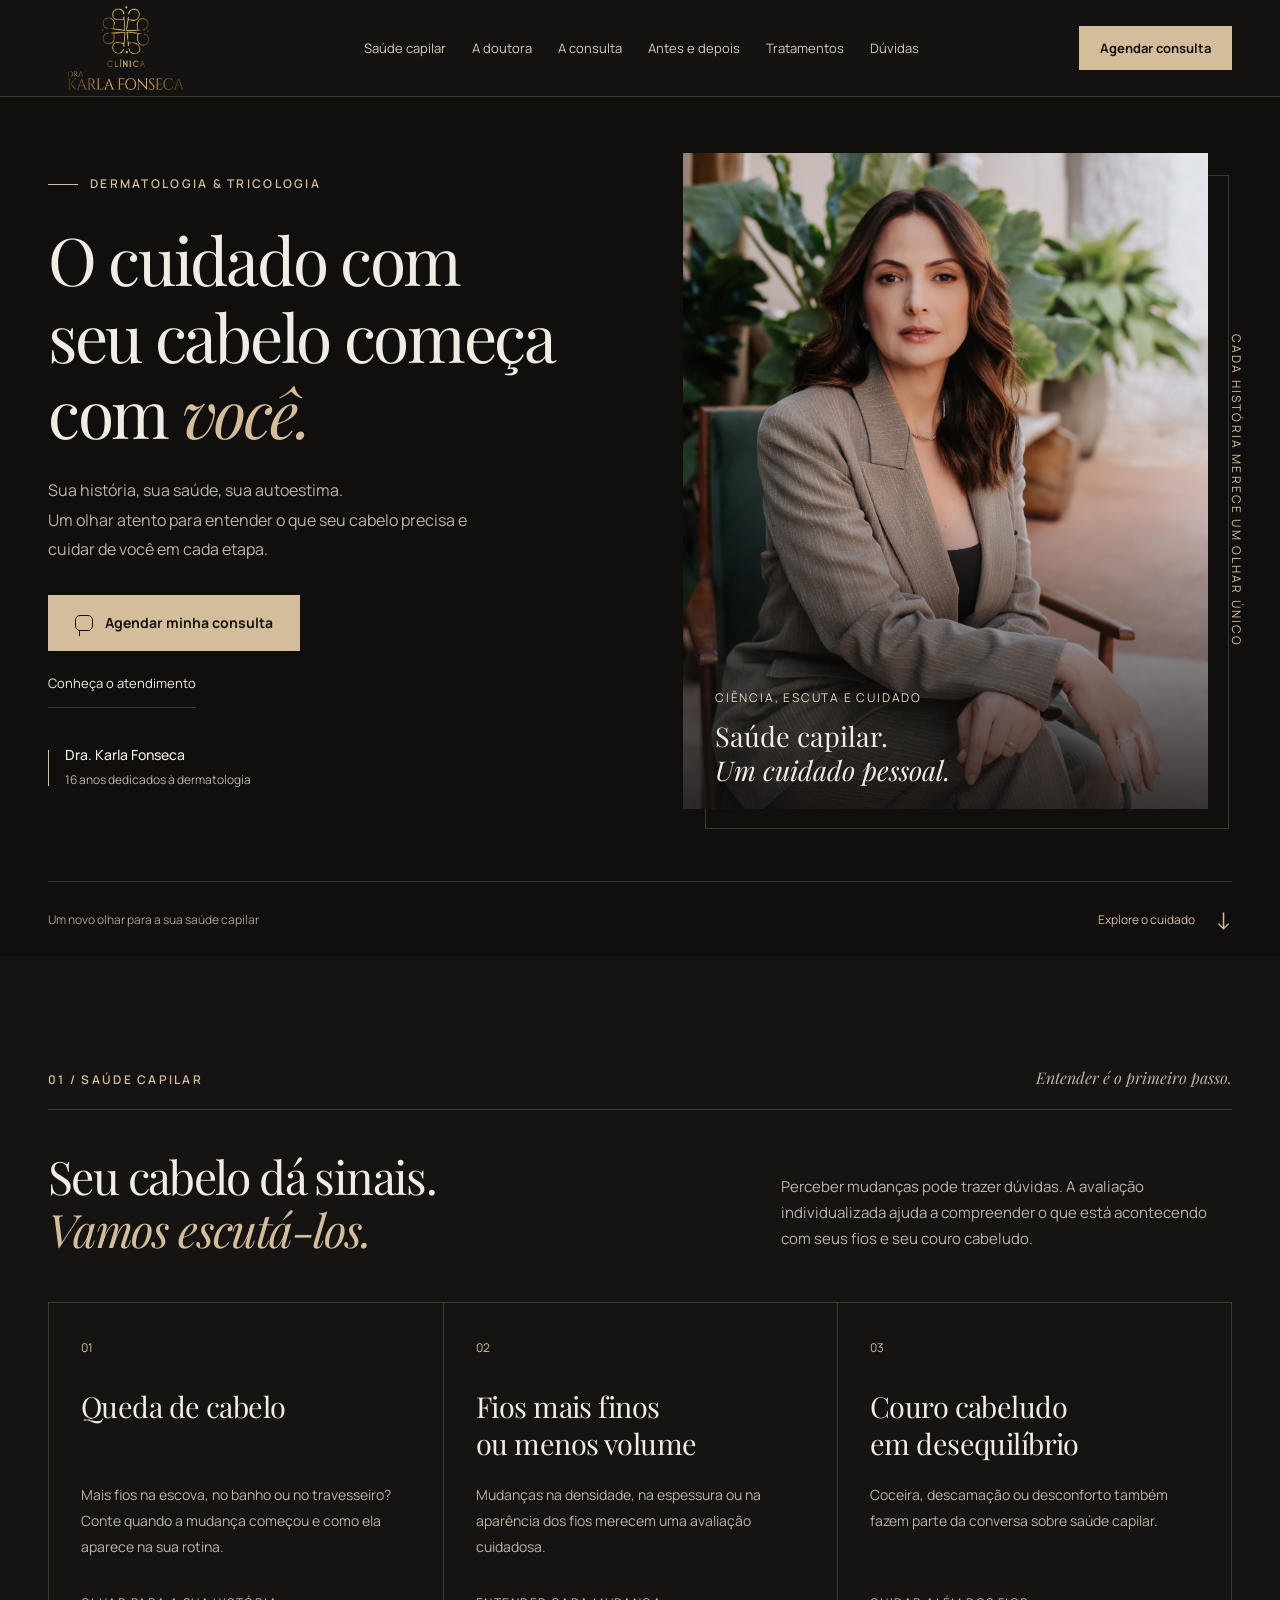
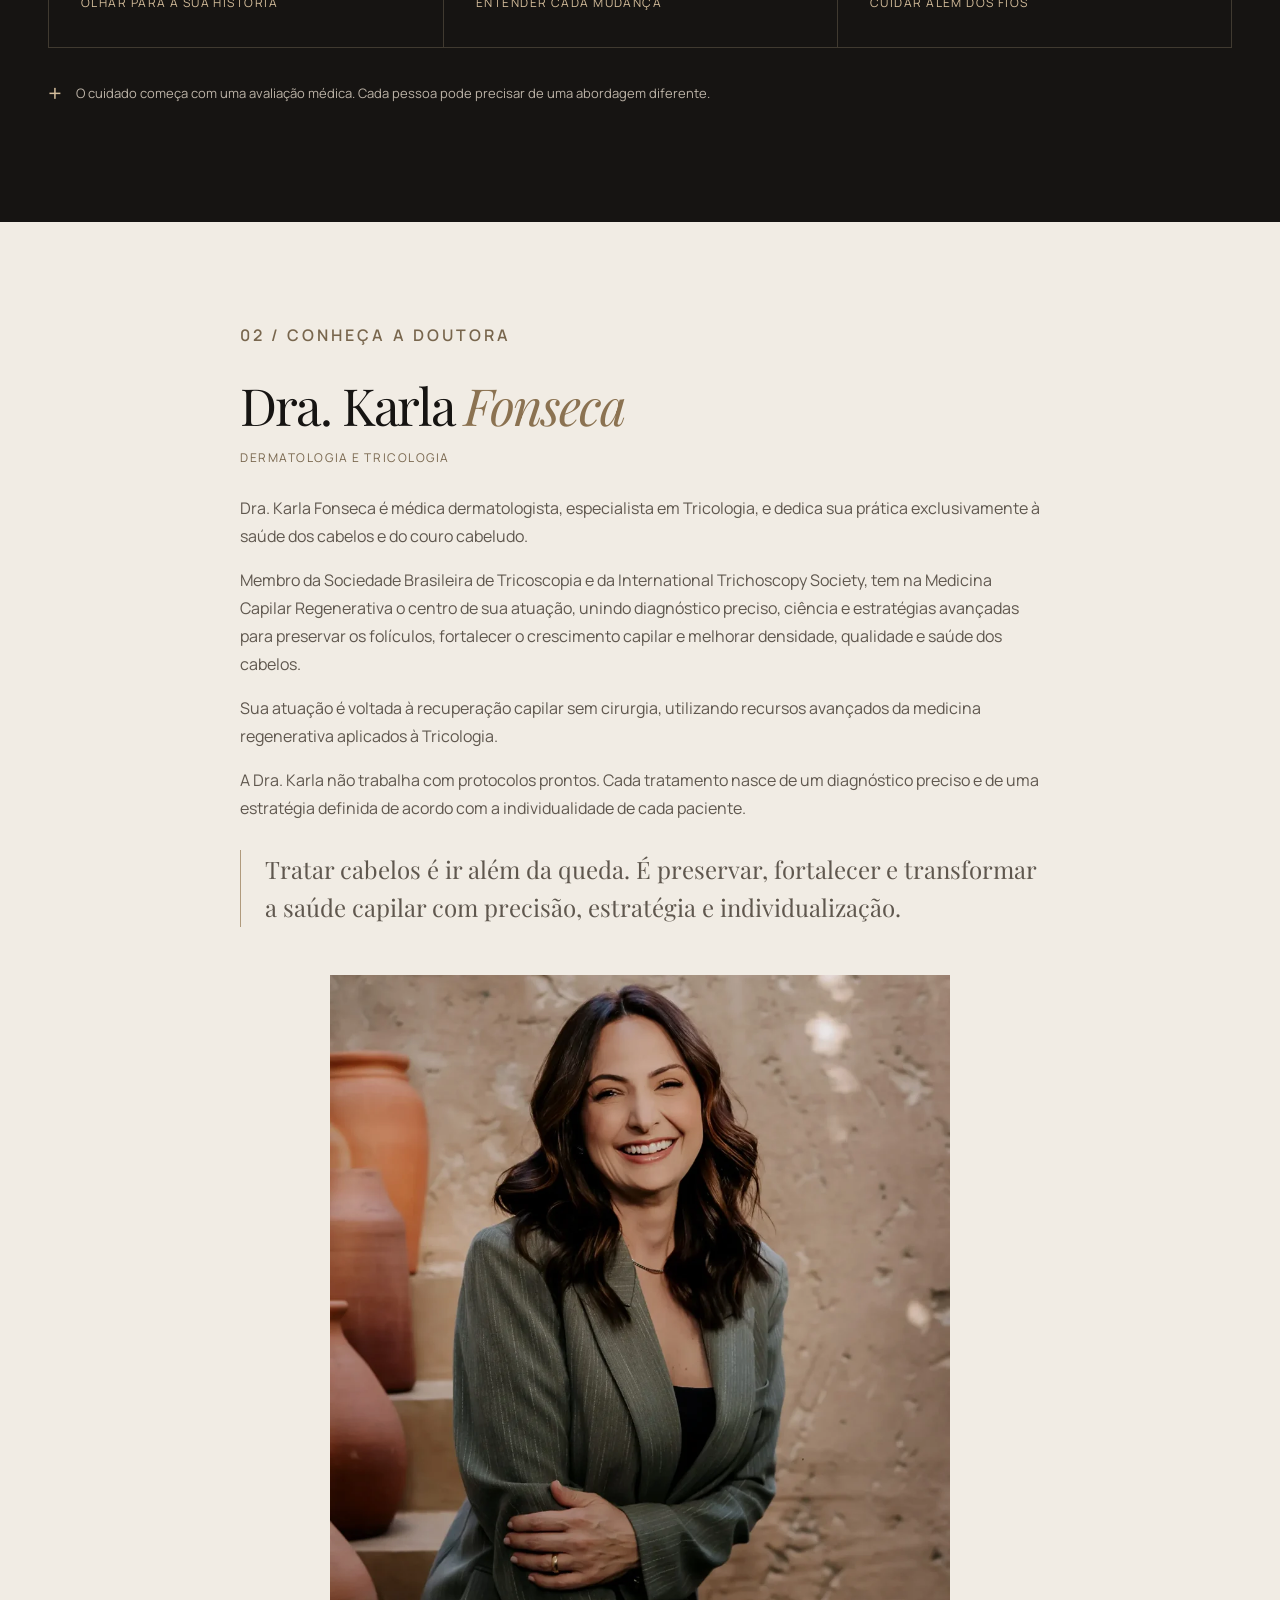
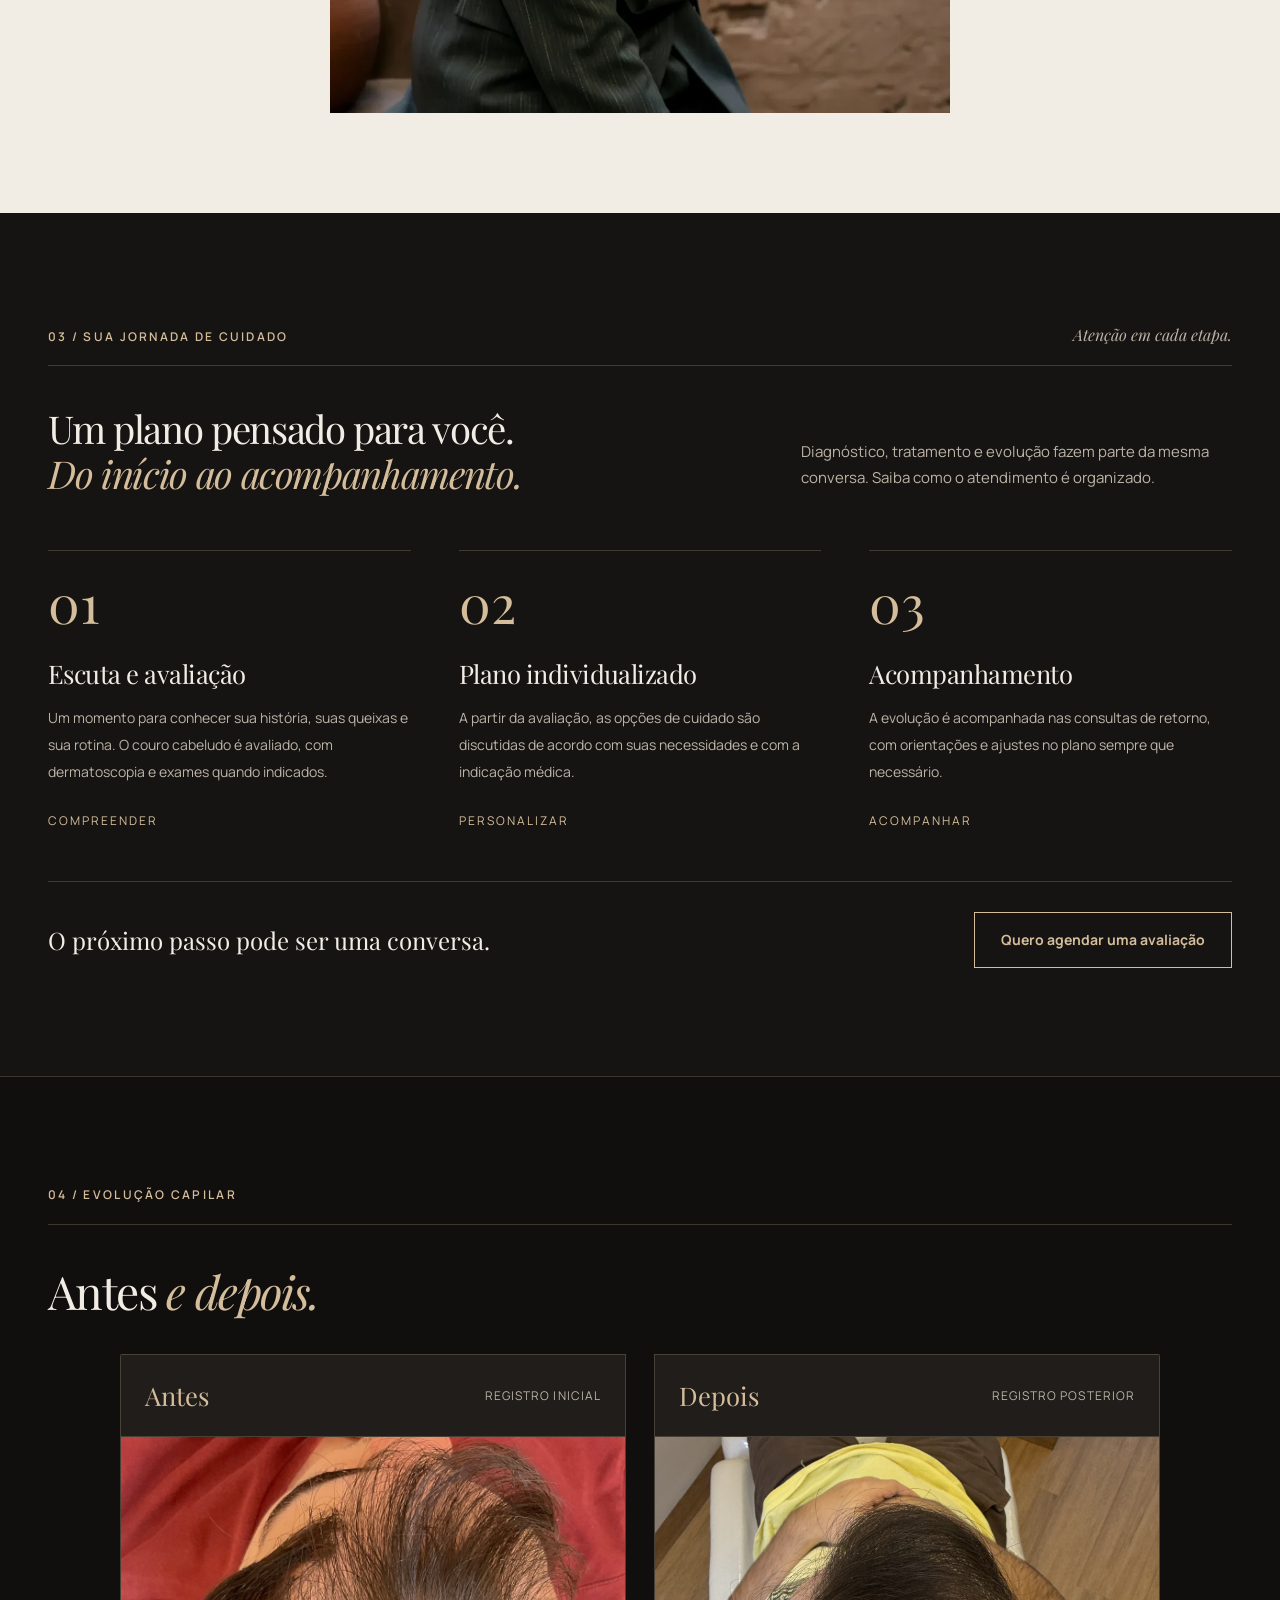
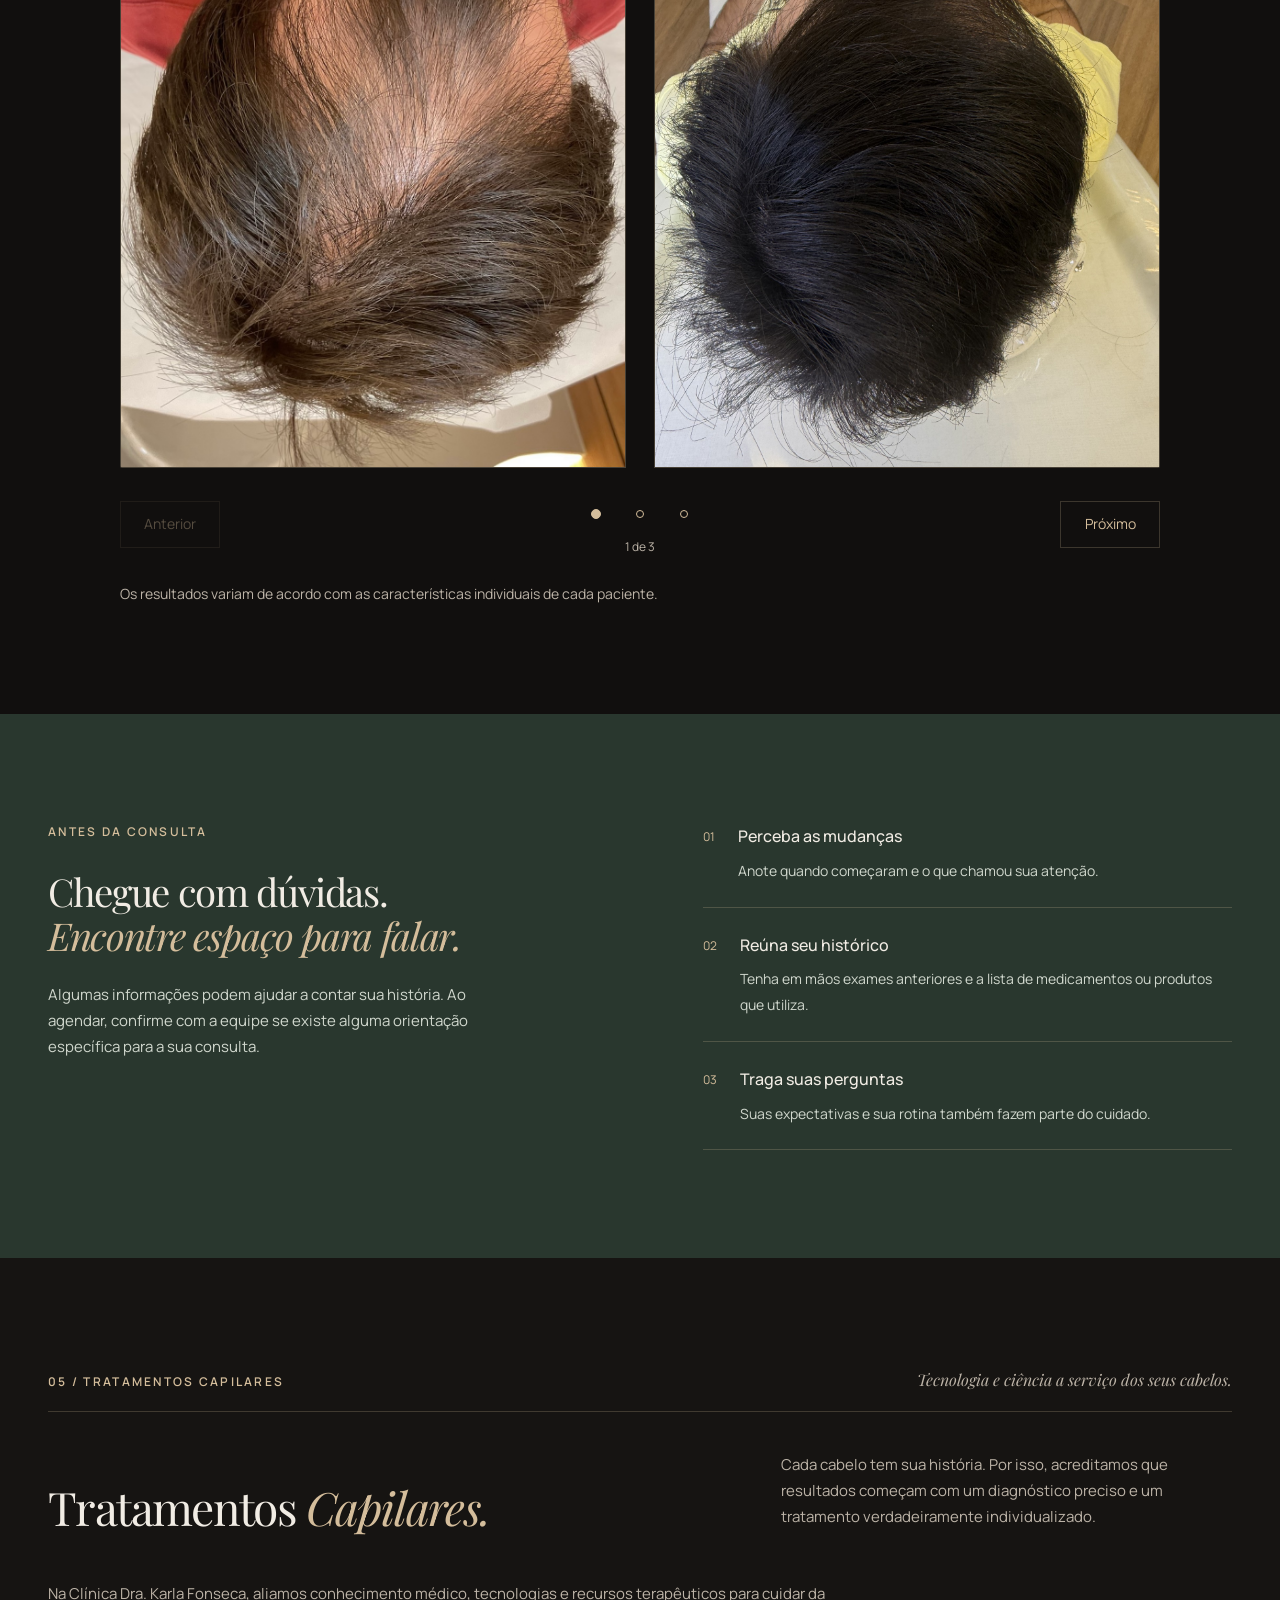
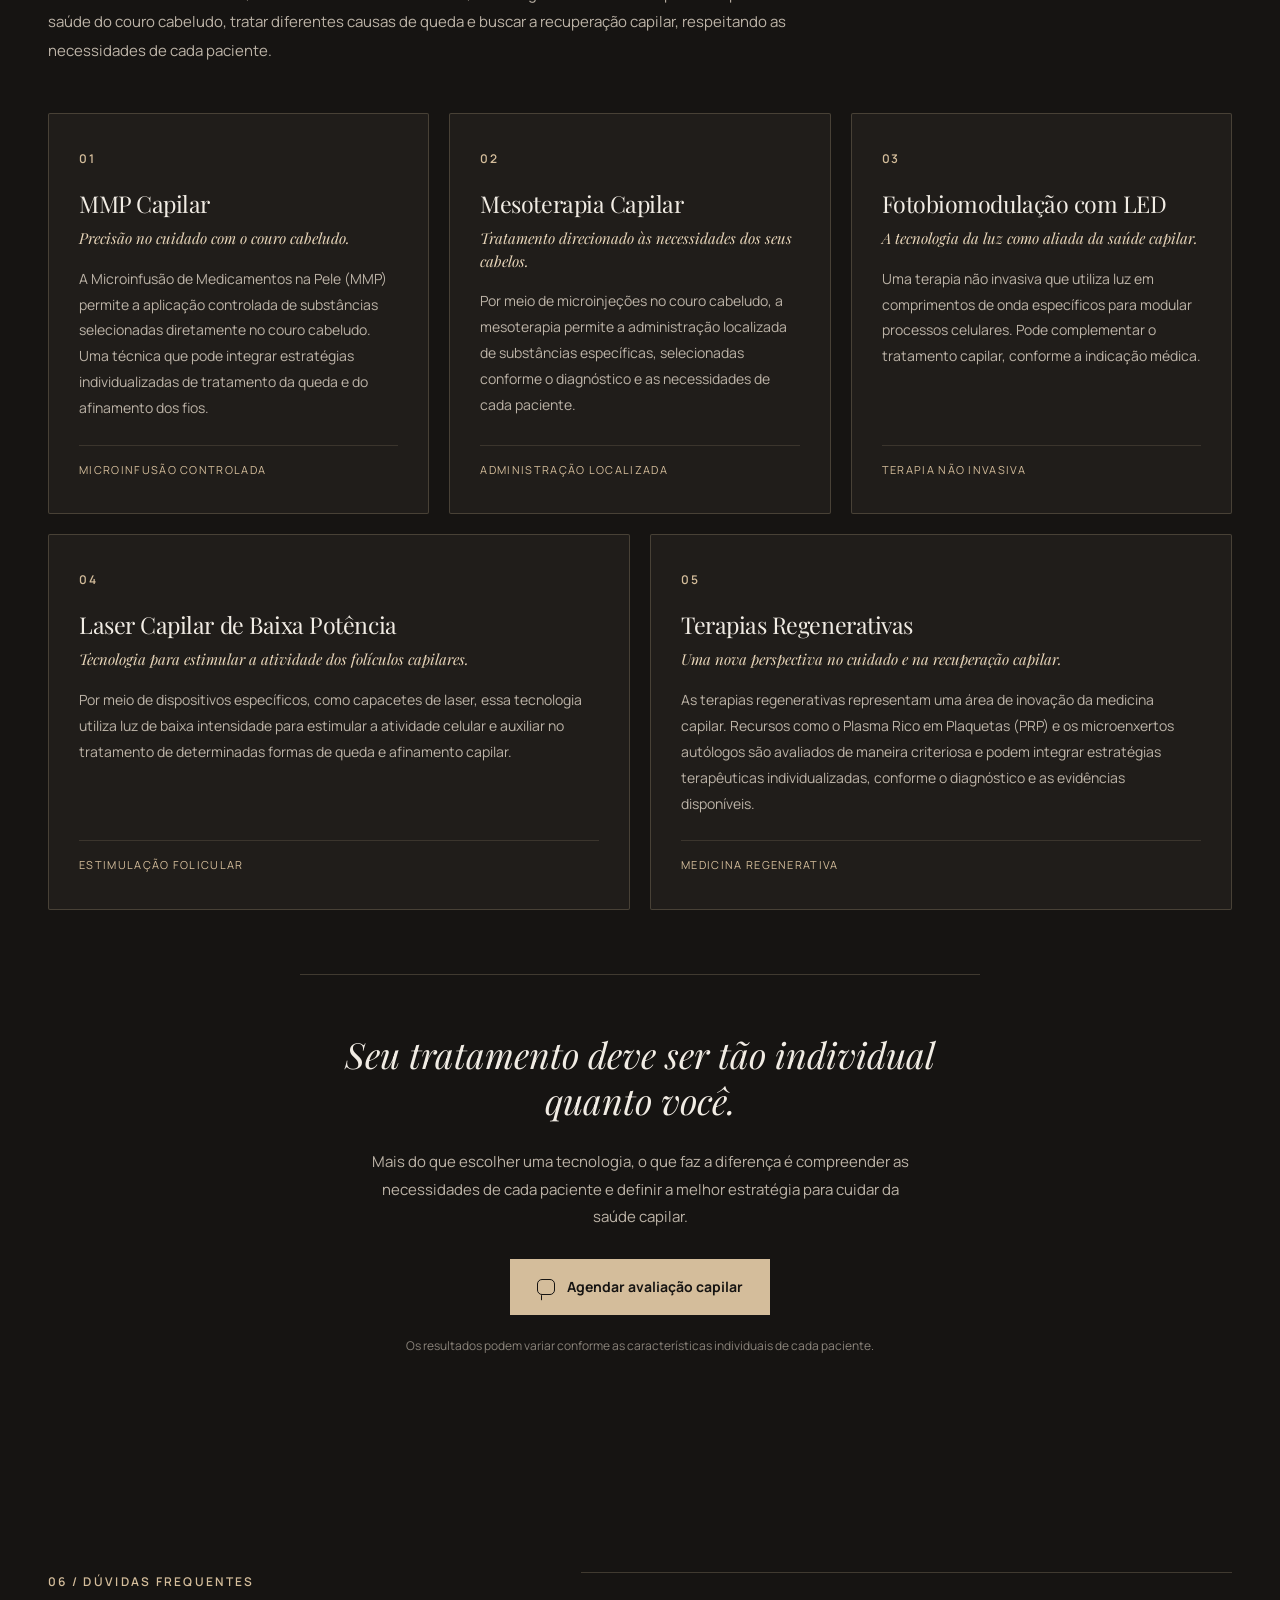
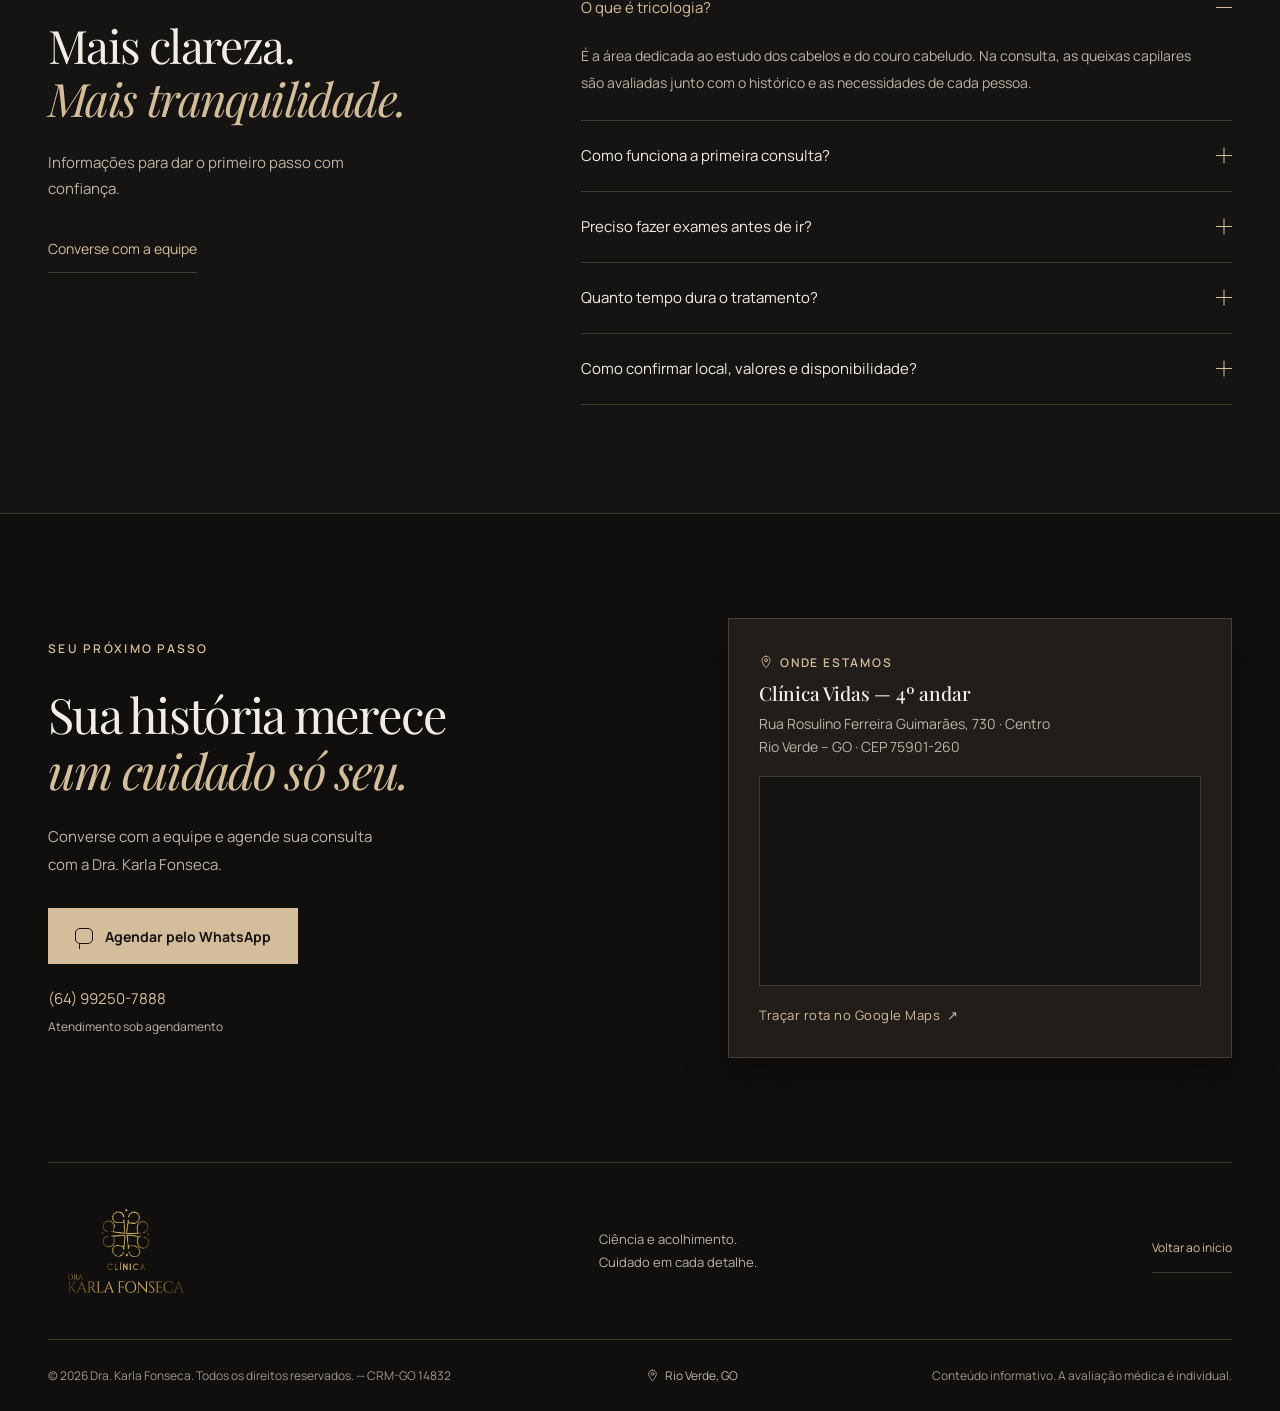
==== commit f6c3f80c: "feat: adicionando localizacao e parte de tratamentos" ====
--- a/index.html
+++ b/index.html
@@ -1,117 +1,459 @@
 <!doctype html>
 <html lang="pt-BR">
+
 <head>
   <meta charset="UTF-8">
   <meta name="viewport" content="width=device-width, initial-scale=1, viewport-fit=cover">
   <meta name="theme-color" content="#161412">
   <title>Dra. Karla Fonseca | Dermatologia e saúde capilar</title>
-  <meta name="description" content="Conheça o cuidado em saúde capilar da Dra. Karla Fonseca. Dermatologia, tricologia e acompanhamento personalizado. Agende sua consulta pelo WhatsApp.">
-  <link rel="icon" type="image/svg+xml" href="data:image/svg+xml,%3Csvg xmlns='http://www.w3.org/2000/svg' viewBox='0 0 64 64'%3E%3Crect width='64' height='64' rx='12' fill='%23161412'/%3E%3Ctext x='32' y='44' text-anchor='middle' font-family='Georgia' font-size='35' fill='%23d4bd9b'%3EK%3C/text%3E%3C/svg%3E">
+  <meta name="description"
+    content="Conheça o cuidado em saúde capilar da Dra. Karla Fonseca. Dermatologia, tricologia e acompanhamento personalizado. Agende sua consulta pelo WhatsApp.">
+  <link rel="icon" type="image/svg+xml"
+    href="data:image/svg+xml,%3Csvg xmlns='http://www.w3.org/2000/svg' viewBox='0 0 64 64'%3E%3Crect width='64' height='64' rx='12' fill='%23161412'/%3E%3Ctext x='32' y='44' text-anchor='middle' font-family='Georgia' font-size='35' fill='%23d4bd9b'%3EK%3C/text%3E%3C/svg%3E">
   <link rel="stylesheet" href="fonts.css">
   <link rel="stylesheet" href="styles.css">
   <script src="app.js" defer></script>
 </head>
+
 <body>
   <a class="skip-link" href="#conteudo">Ir para o conteúdo</a>
   <header class="site-header">
     <div class="container header-inner">
-      <a class="brand" href="#inicio" aria-label="Dra. Karla Fonseca — início"><span class="brand-logo"><img src="assets/logo-karla-fonseca.png" alt="Clínica Dra. Karla Fonseca" width="1155" height="1155"></span></a>
-      <nav class="desktop-nav" aria-label="Navegação principal"><a href="#cuidado">Saúde capilar</a><a href="#sobre">A doutora</a><a href="#consulta">A consulta</a><a href="#antes-depois">Antes e depois</a><a href="#duvidas">Dúvidas</a></nav>
-      <a class="button button-small header-cta" href="https://wa.me/5564992507888" target="_blank" rel="noopener noreferrer">Agendar consulta</a>
-      <button class="menu-button" type="button" aria-label="Abrir menu" aria-expanded="false" aria-controls="mobile-menu"><span></span><span></span></button>
+      <a class="brand" href="#inicio" aria-label="Dra. Karla Fonseca — início"><span class="brand-logo"><img
+            src="assets/logo-karla-fonseca.png" alt="Clínica Dra. Karla Fonseca" width="1155" height="1155"></span></a>
+      <nav class="desktop-nav" aria-label="Navegação principal"><a href="#cuidado">Saúde capilar</a><a href="#sobre">A
+          doutora</a><a href="#consulta">A consulta</a><a href="#antes-depois">Antes e depois</a><a
+          href="#tratamentos">Tratamentos</a><a href="#duvidas">Dúvidas</a></nav>
+      <a class="button button-small header-cta" href="https://wa.me/5564992507888" target="_blank"
+        rel="noopener noreferrer">Agendar consulta</a>
+      <button class="menu-button" type="button" aria-label="Abrir menu" aria-expanded="false"
+        aria-controls="mobile-menu"><span></span><span></span></button>
     </div>
-    <nav id="mobile-menu" class="mobile-menu" aria-label="Navegação no celular" hidden><a href="#cuidado">Saúde capilar</a><a href="#sobre">Conheça a doutora</a><a href="#consulta">Como é a consulta</a><a href="#antes-depois">Antes e depois</a><a href="#duvidas">Dúvidas frequentes</a><a href="#contato">Agendamento</a></nav>
+    <nav id="mobile-menu" class="mobile-menu" aria-label="Navegação no celular" hidden><a href="#cuidado">Saúde
+        capilar</a><a href="#sobre">Conheça a doutora</a><a href="#consulta">Como é a consulta</a><a
+        href="#antes-depois">Antes e depois</a><a href="#tratamentos">Tratamentos capilares</a><a
+        href="#duvidas">Dúvidas frequentes</a><a href="#contato">Agendamento</a></nav>
   </header>
   <main id="conteudo">
     <section class="hero" id="inicio" aria-labelledby="hero-title">
       <div class="container hero-grid">
-        <div class="hero-copy"><p class="eyebrow"><span class="tiny-line"></span> DERMATOLOGIA & TRICOLOGIA</p><h1 id="hero-title">O cuidado com<br>seu cabelo começa<br>com <em>você.</em></h1><p class="hero-description">Sua história, sua saúde, sua autoestima.<br>Um olhar atento para entender o que seu cabelo precisa e cuidar de você em cada etapa.</p><div class="hero-actions"><a class="button" href="https://wa.me/5564992507888" target="_blank" rel="noopener noreferrer"><span class="chat-icon" aria-hidden="true"></span>Agendar minha consulta</a><a class="text-link" href="#consulta">Conheça o atendimento</a></div><div class="hero-signature"><span class="signature-rule"></span><p><strong>Dra. Karla Fonseca</strong><span>16 anos dedicados à dermatologia</span></p></div></div>
-        <div class="hero-visual"><div class="portrait-frame"><img src="assets/dra-karla-principal.jpeg" alt="Dra. Karla Fonseca" width="1450" height="2048" fetchpriority="high"><div class="portrait-caption"><span>CIÊNCIA, ESCUTA E CUIDADO</span><p>Saúde capilar.<br><em>Um cuidado pessoal.</em></p></div></div><span class="portrait-side" aria-hidden="true">CADA HISTÓRIA MERECE UM OLHAR ÚNICO</span><span class="portrait-number" aria-hidden="true">KF</span></div>
-      </div>
-      <div class="hero-footer container"><span>Um novo olhar para a sua saúde capilar</span><a href="#cuidado">Explore o cuidado <span aria-hidden="true">↓</span></a></div>
-    </section>
-
-    <section class="care-section section" id="cuidado" aria-labelledby="care-title"><div class="container">
-      <div class="section-top"><p class="eyebrow">01 / SAÚDE CAPILAR</p><span class="section-aside">Entender é o primeiro passo.</span></div>
-      <div class="section-intro"><h2 id="care-title">Seu cabelo dá sinais.<br><em>Vamos escutá-los.</em></h2><p>Perceber mudanças pode trazer dúvidas. A avaliação individualizada ajuda a compreender o que está acontecendo com seus fios e seu couro cabeludo.</p></div>
-      <div class="concern-grid">
-        <article class="concern-card"><span class="card-index">01</span><h3>Queda de cabelo</h3><p>Mais fios na escova, no banho ou no travesseiro? Conte quando a mudança começou e como ela aparece na sua rotina.</p><span class="card-label">OLHAR PARA A SUA HISTÓRIA</span></article>
-        <article class="concern-card"><span class="card-index">02</span><h3>Fios mais finos <br>ou menos volume</h3><p>Mudanças na densidade, na espessura ou na aparência dos fios merecem uma avaliação cuidadosa.</p><span class="card-label">ENTENDER CADA MUDANÇA</span></article>
-        <article class="concern-card"><span class="card-index">03</span><h3>Couro cabeludo <br>em desequilíbrio</h3><p>Coceira, descamação ou desconforto também fazem parte da conversa sobre saúde capilar.</p><span class="card-label">CUIDAR ALÉM DOS FIOS</span></article>
-      </div><div class="care-note"><span class="small-cross" aria-hidden="true">+</span><p>O cuidado começa com uma avaliação médica. Cada pessoa pode precisar de uma abordagem diferente.</p></div>
-    </div></section>
-
-    <section class="about-section section" id="sobre" aria-labelledby="about-title"><div class="container about-grid">
-      <div class="about-copy">
-        <p class="eyebrow">02 / CONHEÇA A DOUTORA</p>
-        <h2 id="about-title">Dra. Karla <em>Fonseca</em></h2>
-        <p class="about-role">Dermatologia e tricologia</p>
-        <p>Dra. Karla Fonseca é médica dermatologista, especialista em Tricologia, e dedica sua prática exclusivamente à saúde dos cabelos e do couro cabeludo.</p>
-        <p>Membro da Sociedade Brasileira de Tricoscopia e da International Trichoscopy Society, tem na Medicina Capilar Regenerativa o centro de sua atuação, unindo diagnóstico preciso, ciência e estratégias avançadas para preservar os folículos, fortalecer o crescimento capilar e melhorar densidade, qualidade e saúde dos cabelos.</p>
-        <p>Sua atuação é voltada à recuperação capilar sem cirurgia, utilizando recursos avançados da medicina regenerativa aplicados à Tricologia.</p>
-        <p>A Dra. Karla não trabalha com protocolos prontos. Cada tratamento nasce de um diagnóstico preciso e de uma estratégia definida de acordo com a individualidade de cada paciente.</p>
-        <p class="about-statement">Tratar cabelos é ir além da queda. É preservar, fortalecer e transformar a saúde capilar com precisão, estratégia e individualização.</p>
-      </div>
-      <div class="about-photo"><img src="assets/dra-karla.webp" alt="Retrato da Dra. Karla Fonseca" width="1000" height="1559" loading="lazy"></div>
-    </div></section>
-
-    <section class="journey-section section" id="consulta" aria-labelledby="journey-title"><div class="container">
-      <div class="section-top"><p class="eyebrow">03 / SUA JORNADA DE CUIDADO</p><span class="section-aside">Atenção em cada etapa.</span></div>
-      <div class="section-intro"><h2 id="journey-title">Um plano pensado para você.<br><em>Do início ao acompanhamento.</em></h2><p>Diagnóstico, tratamento e evolução fazem parte da mesma conversa. Saiba como o atendimento é organizado.</p></div>
-      <div class="journey-grid"><article><span class="step-number">01</span><h3>Escuta e avaliação</h3><p>Um momento para conhecer sua história, suas queixas e sua rotina. O couro cabeludo é avaliado, com dermatoscopia e exames quando indicados.</p><span class="step-tag">COMPREENDER</span></article><article><span class="step-number">02</span><h3>Plano individualizado</h3><p>A partir da avaliação, as opções de cuidado são discutidas de acordo com suas necessidades e com a indicação médica.</p><span class="step-tag">PERSONALIZAR</span></article><article><span class="step-number">03</span><h3>Acompanhamento</h3><p>A evolução é acompanhada nas consultas de retorno, com orientações e ajustes no plano sempre que necessário.</p><span class="step-tag">ACOMPANHAR</span></article></div>
-      <div class="journey-bottom"><p>O próximo passo pode ser uma conversa.</p><a class="button button-outline" href="https://wa.me/5564992507888" target="_blank" rel="noopener noreferrer">Quero agendar uma avaliação</a></div>
-    </div></section>
-
-    <section class="results-section section" id="antes-depois" aria-labelledby="results-title"><div class="container">
-      <div class="section-top"><p class="eyebrow">04 / EVOLUÇÃO CAPILAR</p></div>
-      <div class="results-intro"><h2 id="results-title">Antes <em>e depois.</em></h2></div>
-      <div class="results-carousel" role="region" aria-roledescription="carrossel" aria-label="Antes e depois: resultados capilares">
-        <div class="carousel-track" id="results-track" tabindex="0" aria-label="Comparações de antes e depois. Use as setas do teclado para navegar.">
-          <div class="result-slide" role="group" aria-roledescription="slide" aria-label="Comparação 1 de 3">
-            <div class="results-grid">
-              <figure class="result-photo"><figcaption><span>Antes</span><span class="result-moment">REGISTRO INICIAL</span></figcaption><div class="result-image"><img src="assets/capilar-antes.png" alt="Antes do tratamento, comparação 1" width="1320" height="1372" loading="lazy" decoding="async"></div></figure>
-              <figure class="result-photo"><figcaption><span>Depois</span><span class="result-moment">REGISTRO POSTERIOR</span></figcaption><div class="result-image"><img src="assets/capilar-depois.jpg" alt="Depois do tratamento, comparação 1" width="1536" height="2048" loading="lazy" decoding="async"></div></figure>
-            </div>
-          </div>
-          <div class="result-slide" role="group" aria-roledescription="slide" aria-label="Comparação 2 de 3">
-            <div class="results-grid">
-              <figure class="result-photo"><figcaption><span>Antes</span><span class="result-moment">REGISTRO INICIAL</span></figcaption><div class="result-image"><img src="assets/resultado-2-antes.png" alt="Antes do tratamento, comparação 2" width="1566" height="1576" loading="lazy" decoding="async"></div></figure>
-              <figure class="result-photo"><figcaption><span>Depois</span><span class="result-moment">REGISTRO POSTERIOR</span></figcaption><div class="result-image"><img src="assets/resultado-2-depois.png" alt="Depois do tratamento, comparação 2" width="1640" height="1827" loading="lazy" decoding="async"></div></figure>
-            </div>
-          </div>
-          <div class="result-slide" role="group" aria-roledescription="slide" aria-label="Comparação 3 de 3">
-            <div class="results-grid">
-              <figure class="result-photo"><figcaption><span>Antes</span><span class="result-moment">REGISTRO INICIAL</span></figcaption><div class="result-image"><img src="assets/resultado-3-antes.png" alt="Antes do tratamento, comparação 3" width="1640" height="1611" loading="lazy" decoding="async"></div></figure>
-              <figure class="result-photo"><figcaption><span>Depois</span><span class="result-moment">REGISTRO POSTERIOR</span></figcaption><div class="result-image"><img src="assets/resultado-3-depois.png" alt="Depois do tratamento, comparação 3" width="1293" height="2048" loading="lazy" decoding="async"></div></figure>
-            </div>
-          </div>
-        </div>
-        <div class="carousel-controls">
-          <button class="carousel-button" id="results-prev" type="button" aria-label="Ver comparação anterior" aria-controls="results-track" disabled>Anterior</button>
-          <div class="carousel-pagination"><div class="carousel-dots" aria-label="Escolher comparação">
-            <button type="button" aria-label="Ver comparação 1" aria-controls="results-track" aria-current="true" data-slide="0"><span></span></button>
-            <button type="button" aria-label="Ver comparação 2" aria-controls="results-track" data-slide="1"><span></span></button>
-            <button type="button" aria-label="Ver comparação 3" aria-controls="results-track" data-slide="2"><span></span></button>
-          </div><span class="carousel-count" aria-live="polite" aria-atomic="true">1 de 3</span></div>
-          <button class="carousel-button" id="results-next" type="button" aria-label="Ver próxima comparação" aria-controls="results-track">Próximo</button>
-        </div>
-      </div>
-      <p class="results-note">A resposta ao tratamento é individual e pode variar de pessoa para pessoa.</p>
-    </div></section>
-
-    <section class="preparation-section section" aria-labelledby="prepare-title"><div class="container prepare-grid"><div><p class="eyebrow">ANTES DA CONSULTA</p><h2 id="prepare-title">Chegue com dúvidas.<br><em>Encontre espaço para falar.</em></h2><p>Algumas informações podem ajudar a contar sua história. Ao agendar, confirme com a equipe se existe alguma orientação específica para a sua consulta.</p></div><div class="prepare-list"><div><span>01</span><p><strong>Perceba as mudanças</strong>Anote quando começaram e o que chamou sua atenção.</p></div><div><span>02</span><p><strong>Reúna seu histórico</strong>Tenha em mãos exames anteriores e a lista de medicamentos ou produtos que utiliza.</p></div><div><span>03</span><p><strong>Traga suas perguntas</strong>Suas expectativas e sua rotina também fazem parte do cuidado.</p></div></div></div></section>
-
-    <section class="faq-section section" id="duvidas" aria-labelledby="faq-title"><div class="container faq-grid"><div class="faq-intro"><p class="eyebrow">05 / DÚVIDAS FREQUENTES</p><h2 id="faq-title">Mais clareza.<br><em>Mais tranquilidade.</em></h2><p>Informações para dar o primeiro passo com confiança.</p><a class="text-link" href="https://wa.me/5564992507888" target="_blank" rel="noopener noreferrer">Converse com a equipe</a></div><div class="faq-list">
-      <details open><summary>O que é tricologia?<span aria-hidden="true"></span></summary><div class="faq-answer"><p>É a área dedicada ao estudo dos cabelos e do couro cabeludo. Na consulta, as queixas capilares são avaliadas junto com o histórico e as necessidades de cada pessoa.</p></div></details>
-      <details><summary>Como funciona a primeira consulta?<span aria-hidden="true"></span></summary><div class="faq-answer"><p>O atendimento começa com uma conversa sobre sua história e suas queixas, seguida de avaliação médica. A necessidade de exames e as possibilidades de tratamento são definidas individualmente.</p></div></details>
-      <details><summary>Preciso fazer exames antes de ir?<span aria-hidden="true"></span></summary><div class="faq-answer"><p>Se você já possui exames relacionados à sua saúde capilar, leve-os à consulta. Novos exames são solicitados conforme a avaliação médica. Confirme eventuais orientações de preparo com a equipe no agendamento.</p></div></details>
-      <details><summary>Quanto tempo dura o tratamento?<span aria-hidden="true"></span></summary><div class="faq-answer"><p>O tempo varia conforme o diagnóstico, o plano proposto e a resposta de cada pessoa. A médica poderá orientar suas expectativas durante a avaliação e acompanhar a evolução nos retornos.</p></div></details>
-      <details><summary>Como confirmar local, valores e disponibilidade?<span aria-hidden="true"></span></summary><div class="faq-answer"><p>Entre em contato pelo WhatsApp para consultar horários, endereço, valores e formas de pagamento. A equipe confirma essas informações e orienta seu agendamento.</p></div></details>
-    </div></div></section>
-
-    <section class="contact-section" id="contato" aria-labelledby="contact-title"><div class="container contact-inner"><p class="eyebrow">SEU PRÓXIMO PASSO</p><h2 id="contact-title">Sua história merece<br><em>um cuidado só seu.</em></h2><p>Converse com a equipe e agende sua consulta<br class="desktop-break"> com a Dra. Karla Fonseca.</p><a class="button" href="https://wa.me/5564992507888" target="_blank" rel="noopener noreferrer"><span class="chat-icon" aria-hidden="true"></span>Agendar pelo WhatsApp</a><a class="contact-phone" href="tel:+5564992507888">(64) 99250-7888</a><span class="contact-detail">Atendimento sob agendamento</span></div></section>
+        <div class="hero-copy">
+          <p class="eyebrow"><span class="tiny-line"></span> DERMATOLOGIA & TRICOLOGIA</p>
+          <h1 id="hero-title">O cuidado com<br>seu cabelo começa<br>com <em>você.</em></h1>
+          <p class="hero-description">Sua história, sua saúde, sua autoestima.<br>Um olhar atento para entender o que
+            seu cabelo precisa e cuidar de você em cada etapa.</p>
+          <div class="hero-actions"><a class="button" href="https://wa.me/5564992507888" target="_blank"
+              rel="noopener noreferrer"><span class="chat-icon" aria-hidden="true"></span>Agendar minha consulta</a><a
+              class="text-link" href="#consulta">Conheça o atendimento</a></div>
+          <div class="hero-signature"><span class="signature-rule"></span>
+            <p><strong>Dra. Karla Fonseca</strong><span>16 anos dedicados à dermatologia</span></p>
+          </div>
+        </div>
+        <div class="hero-visual">
+          <div class="portrait-frame"><img src="assets/dra-karla-principal.jpeg" alt="Dra. Karla Fonseca" width="1450"
+              height="2048" fetchpriority="high">
+            <div class="portrait-caption"><span>CIÊNCIA, ESCUTA E CUIDADO</span>
+              <p>Saúde capilar.<br><em>Um cuidado pessoal.</em></p>
+            </div>
+          </div><span class="portrait-side" aria-hidden="true">CADA HISTÓRIA MERECE UM OLHAR ÚNICO</span>
+        </div>
+      </div>
+      <div class="hero-footer container"><span>Um novo olhar para a sua saúde capilar</span><a href="#cuidado">Explore o
+          cuidado <span aria-hidden="true">↓</span></a></div>
+    </section>
+
+    <section class="care-section section" id="cuidado" aria-labelledby="care-title">
+      <div class="container">
+        <div class="section-top">
+          <p class="eyebrow">01 / SAÚDE CAPILAR</p><span class="section-aside">Entender é o primeiro passo.</span>
+        </div>
+        <div class="section-intro">
+          <h2 id="care-title">Seu cabelo dá sinais.<br><em>Vamos escutá-los.</em></h2>
+          <p>Perceber mudanças pode trazer dúvidas. A avaliação individualizada ajuda a compreender o que está
+            acontecendo com seus fios e seu couro cabeludo.</p>
+        </div>
+        <div class="concern-grid">
+          <article class="concern-card"><span class="card-index">01</span>
+            <h3>Queda de cabelo</h3>
+            <p>Mais fios na escova, no banho ou no travesseiro? Conte quando a mudança começou e como ela aparece na sua
+              rotina.</p><span class="card-label">OLHAR PARA A SUA HISTÓRIA</span>
+          </article>
+          <article class="concern-card"><span class="card-index">02</span>
+            <h3>Fios mais finos <br>ou menos volume</h3>
+            <p>Mudanças na densidade, na espessura ou na aparência dos fios merecem uma avaliação cuidadosa.</p><span
+              class="card-label">ENTENDER CADA MUDANÇA</span>
+          </article>
+          <article class="concern-card"><span class="card-index">03</span>
+            <h3>Couro cabeludo <br>em desequilíbrio</h3>
+            <p>Coceira, descamação ou desconforto também fazem parte da conversa sobre saúde capilar.</p><span
+              class="card-label">CUIDAR ALÉM DOS FIOS</span>
+          </article>
+        </div>
+        <div class="care-note"><span class="small-cross" aria-hidden="true">+</span>
+          <p>O cuidado começa com uma avaliação médica. Cada pessoa pode precisar de uma abordagem diferente.</p>
+        </div>
+      </div>
+    </section>
+
+    <section class="about-section section" id="sobre" aria-labelledby="about-title">
+      <div class="container about-grid">
+        <div class="about-copy">
+          <p class="eyebrow">02 / CONHEÇA A DOUTORA</p>
+          <h2 id="about-title">Dra. Karla <em>Fonseca</em></h2>
+          <p class="about-role">Dermatologia e tricologia</p>
+          <p>Dra. Karla Fonseca é médica dermatologista, especialista em Tricologia, e dedica sua prática exclusivamente
+            à saúde dos cabelos e do couro cabeludo.</p>
+          <p>Membro da Sociedade Brasileira de Tricoscopia e da International Trichoscopy Society, tem na Medicina
+            Capilar Regenerativa o centro de sua atuação, unindo diagnóstico preciso, ciência e estratégias avançadas
+            para preservar os folículos, fortalecer o crescimento capilar e melhorar densidade, qualidade e saúde dos
+            cabelos.</p>
+          <p>Sua atuação é voltada à recuperação capilar sem cirurgia, utilizando recursos avançados da medicina
+            regenerativa aplicados à Tricologia.</p>
+          <p>A Dra. Karla não trabalha com protocolos prontos. Cada tratamento nasce de um diagnóstico preciso e de uma
+            estratégia definida de acordo com a individualidade de cada paciente.</p>
+          <p class="about-statement">Tratar cabelos é ir além da queda. É preservar, fortalecer e transformar a saúde
+            capilar com precisão, estratégia e individualização.</p>
+        </div>
+        <div class="about-photo"><img src="assets/dra-karla.webp" alt="Retrato da Dra. Karla Fonseca" width="1000"
+            height="1559" loading="lazy"></div>
+      </div>
+    </section>
+
+    <section class="journey-section section" id="consulta" aria-labelledby="journey-title">
+      <div class="container">
+        <div class="section-top">
+          <p class="eyebrow">03 / SUA JORNADA DE CUIDADO</p><span class="section-aside">Atenção em cada etapa.</span>
+        </div>
+        <div class="section-intro">
+          <h2 id="journey-title">Um plano pensado para você.<br><em>Do início ao acompanhamento.</em></h2>
+          <p>Diagnóstico, tratamento e evolução fazem parte da mesma conversa. Saiba como o atendimento é organizado.
+          </p>
+        </div>
+        <div class="journey-grid">
+          <article><span class="step-number">01</span>
+            <h3>Escuta e avaliação</h3>
+            <p>Um momento para conhecer sua história, suas queixas e sua rotina. O couro cabeludo é avaliado, com
+              dermatoscopia e exames quando indicados.</p><span class="step-tag">COMPREENDER</span>
+          </article>
+          <article><span class="step-number">02</span>
+            <h3>Plano individualizado</h3>
+            <p>A partir da avaliação, as opções de cuidado são discutidas de acordo com suas necessidades e com a
+              indicação médica.</p><span class="step-tag">PERSONALIZAR</span>
+          </article>
+          <article><span class="step-number">03</span>
+            <h3>Acompanhamento</h3>
+            <p>A evolução é acompanhada nas consultas de retorno, com orientações e ajustes no plano sempre que
+              necessário.</p><span class="step-tag">ACOMPANHAR</span>
+          </article>
+        </div>
+        <div class="journey-bottom">
+          <p>O próximo passo pode ser uma conversa.</p><a class="button button-outline"
+            href="https://wa.me/5564992507888" target="_blank" rel="noopener noreferrer">Quero agendar uma avaliação</a>
+        </div>
+      </div>
+    </section>
+
+    <section class="results-section section" id="antes-depois" aria-labelledby="results-title">
+      <div class="container">
+        <div class="section-top">
+          <p class="eyebrow">04 / EVOLUÇÃO CAPILAR</p>
+        </div>
+        <div class="results-intro">
+          <h2 id="results-title">Antes <em>e depois.</em></h2>
+        </div>
+        <div class="results-carousel" role="region" aria-roledescription="carrossel"
+          aria-label="Antes e depois: resultados capilares">
+          <div class="carousel-track" id="results-track" tabindex="0"
+            aria-label="Comparações de antes e depois. Use as setas do teclado para navegar.">
+            <div class="result-slide" role="group" aria-roledescription="slide" aria-label="Comparação 1 de 3">
+              <div class="results-grid">
+                <figure class="result-photo">
+                  <figcaption><span>Antes</span><span class="result-moment">REGISTRO INICIAL</span></figcaption>
+                  <div class="result-image"><img src="assets/capilar-antes.png" alt="Antes do tratamento, comparação 1"
+                      width="1320" height="1372" loading="lazy" decoding="async"></div>
+                </figure>
+                <figure class="result-photo">
+                  <figcaption><span>Depois</span><span class="result-moment">REGISTRO POSTERIOR</span></figcaption>
+                  <div class="result-image"><img src="assets/capilar-depois.jpg"
+                      alt="Depois do tratamento, comparação 1" width="1536" height="2048" loading="lazy"
+                      decoding="async"></div>
+                </figure>
+              </div>
+            </div>
+            <div class="result-slide" role="group" aria-roledescription="slide" aria-label="Comparação 2 de 3">
+              <div class="results-grid">
+                <figure class="result-photo">
+                  <figcaption><span>Antes</span><span class="result-moment">REGISTRO INICIAL</span></figcaption>
+                  <div class="result-image"><img src="assets/resultado-2-antes.png"
+                      alt="Antes do tratamento, comparação 2" width="1566" height="1576" loading="lazy"
+                      decoding="async"></div>
+                </figure>
+                <figure class="result-photo">
+                  <figcaption><span>Depois</span><span class="result-moment">REGISTRO POSTERIOR</span></figcaption>
+                  <div class="result-image"><img src="assets/resultado-2-depois.png"
+                      alt="Depois do tratamento, comparação 2" width="1640" height="1827" loading="lazy"
+                      decoding="async"></div>
+                </figure>
+              </div>
+            </div>
+            <div class="result-slide" role="group" aria-roledescription="slide" aria-label="Comparação 3 de 3">
+              <div class="results-grid">
+                <figure class="result-photo">
+                  <figcaption><span>Antes</span><span class="result-moment">REGISTRO INICIAL</span></figcaption>
+                  <div class="result-image"><img src="assets/resultado-3-antes.png"
+                      alt="Antes do tratamento, comparação 3" width="1640" height="1611" loading="lazy"
+                      decoding="async"></div>
+                </figure>
+                <figure class="result-photo">
+                  <figcaption><span>Depois</span><span class="result-moment">REGISTRO POSTERIOR</span></figcaption>
+                  <div class="result-image"><img src="assets/resultado-3-depois.png"
+                      alt="Depois do tratamento, comparação 3" width="1293" height="2048" loading="lazy"
+                      decoding="async"></div>
+                </figure>
+              </div>
+            </div>
+          </div>
+          <div class="carousel-controls">
+            <button class="carousel-button" id="results-prev" type="button" aria-label="Ver comparação anterior"
+              aria-controls="results-track" disabled>Anterior</button>
+            <div class="carousel-pagination">
+              <div class="carousel-dots" aria-label="Escolher comparação">
+                <button type="button" aria-label="Ver comparação 1" aria-controls="results-track" aria-current="true"
+                  data-slide="0"><span></span></button>
+                <button type="button" aria-label="Ver comparação 2" aria-controls="results-track"
+                  data-slide="1"><span></span></button>
+                <button type="button" aria-label="Ver comparação 3" aria-controls="results-track"
+                  data-slide="2"><span></span></button>
+              </div><span class="carousel-count" aria-live="polite" aria-atomic="true">1 de 3</span>
+            </div>
+            <button class="carousel-button" id="results-next" type="button" aria-label="Ver próxima comparação"
+              aria-controls="results-track">Próximo</button>
+          </div>
+        </div>
+        <p class="results-note">Os resultados variam de acordo com as características individuais de cada paciente.</p>
+      </div>
+    </section>
+
+    <section class="preparation-section section" aria-labelledby="prepare-title">
+      <div class="container prepare-grid">
+        <div>
+          <p class="eyebrow">ANTES DA CONSULTA</p>
+          <h2 id="prepare-title">Chegue com dúvidas.<br><em>Encontre espaço para falar.</em></h2>
+          <p>Algumas informações podem ajudar a contar sua história. Ao agendar, confirme com a equipe se existe alguma
+            orientação específica para a sua consulta.</p>
+        </div>
+        <div class="prepare-list">
+          <div><span>01</span>
+            <p><strong>Perceba as mudanças</strong>Anote quando começaram e o que chamou sua atenção.</p>
+          </div>
+          <div><span>02</span>
+            <p><strong>Reúna seu histórico</strong>Tenha em mãos exames anteriores e a lista de medicamentos ou produtos
+              que utiliza.</p>
+          </div>
+          <div><span>03</span>
+            <p><strong>Traga suas perguntas</strong>Suas expectativas e sua rotina também fazem parte do cuidado.</p>
+          </div>
+        </div>
+      </div>
+    </section>
+
+    <section class="treatments-section section" id="tratamentos" aria-labelledby="treatments-title">
+      <div class="container">
+        <div class="section-top">
+          <p class="eyebrow">05 / TRATAMENTOS CAPILARES</p><span class="section-aside">Tecnologia e ciência a serviço
+            dos seus cabelos.</span>
+        </div>
+        <div class="section-intro">
+          <h2 id="treatments-title">Tratamentos <em>Capilares.</em></h2>
+          <p>Cada cabelo tem sua história. Por isso, acreditamos que resultados começam com um diagnóstico preciso e um
+            tratamento verdadeiramente individualizado.</p>
+        </div>
+        <p class="treatments-lead">Na Clínica Dra. Karla Fonseca, aliamos conhecimento médico, tecnologias e recursos
+          terapêuticos para cuidar da saúde do couro cabeludo, tratar diferentes causas de queda e buscar a recuperação
+          capilar, respeitando as necessidades de cada paciente.</p>
+        <div class="treatments-grid">
+          <article class="treatment-card">
+            <span class="card-index">01</span>
+            <h3>MMP Capilar</h3>
+            <p class="treatment-subtitle">Precisão no cuidado com o couro cabeludo.</p>
+            <p>A Microinfusão de Medicamentos na Pele (MMP) permite a aplicação controlada de substâncias selecionadas
+              diretamente no couro cabeludo. Uma técnica que pode integrar estratégias individualizadas de tratamento da
+              queda e do afinamento dos fios.</p>
+            <span class="card-label">MICROINFUSÃO CONTROLADA</span>
+          </article>
+          <article class="treatment-card">
+            <span class="card-index">02</span>
+            <h3>Mesoterapia Capilar</h3>
+            <p class="treatment-subtitle">Tratamento direcionado às necessidades dos seus cabelos.</p>
+            <p>Por meio de microinjeções no couro cabeludo, a mesoterapia permite a administração localizada de
+              substâncias específicas, selecionadas conforme o diagnóstico e as necessidades de cada paciente.</p>
+            <span class="card-label">ADMINISTRAÇÃO LOCALIZADA</span>
+          </article>
+          <article class="treatment-card">
+            <span class="card-index">03</span>
+            <h3>Fotobiomodulação com LED</h3>
+            <p class="treatment-subtitle">A tecnologia da luz como aliada da saúde capilar.</p>
+            <p>Uma terapia não invasiva que utiliza luz em comprimentos de onda específicos para modular processos
+              celulares. Pode complementar o tratamento capilar, conforme a indicação médica.</p>
+            <span class="card-label">TERAPIA NÃO INVASIVA</span>
+          </article>
+          <article class="treatment-card">
+            <span class="card-index">04</span>
+            <h3>Laser Capilar de Baixa Potência</h3>
+            <p class="treatment-subtitle">Tecnologia para estimular a atividade dos folículos capilares.</p>
+            <p>Por meio de dispositivos específicos, como capacetes de laser, essa tecnologia utiliza luz de baixa
+              intensidade para estimular a atividade celular e auxiliar no tratamento de determinadas formas de queda e
+              afinamento capilar.</p>
+            <span class="card-label">ESTIMULAÇÃO FOLICULAR</span>
+          </article>
+          <article class="treatment-card">
+            <span class="card-index">05</span>
+            <h3>Terapias Regenerativas</h3>
+            <p class="treatment-subtitle">Uma nova perspectiva no cuidado e na recuperação capilar.</p>
+            <p>As terapias regenerativas representam uma área de inovação da medicina capilar. Recursos como o Plasma
+              Rico em Plaquetas (PRP) e os microenxertos autólogos são avaliados de maneira criteriosa e podem integrar
+              estratégias terapêuticas individualizadas, conforme o diagnóstico e as evidências disponíveis.</p>
+            <span class="card-label">MEDICINA REGENERATIVA</span>
+          </article>
+        </div>
+        <div class="treatments-closing">
+          <div class="treatments-closing-rule"></div>
+          <blockquote class="treatments-quote">Seu tratamento deve ser tão individual quanto você.</blockquote>
+          <p>Mais do que escolher uma tecnologia, o que faz a diferença é compreender as necessidades de cada paciente e
+            definir a melhor estratégia para cuidar da saúde capilar.</p>
+          <a class="button" href="https://wa.me/5564992507888" target="_blank" rel="noopener noreferrer"><span
+              class="chat-icon" aria-hidden="true"></span>Agendar avaliação capilar</a>
+          <p class="treatments-disclaimer">Os resultados podem variar conforme as características individuais de cada
+            paciente.</p>
+        </div>
+      </div>
+    </section>
+
+    <section class="faq-section section" id="duvidas" aria-labelledby="faq-title">
+      <div class="container faq-grid">
+        <div class="faq-intro">
+          <p class="eyebrow">06 / DÚVIDAS FREQUENTES</p>
+          <h2 id="faq-title">Mais clareza.<br><em>Mais tranquilidade.</em></h2>
+          <p>Informações para dar o primeiro passo com confiança.</p><a class="text-link"
+            href="https://wa.me/5564992507888" target="_blank" rel="noopener noreferrer">Converse com a equipe</a>
+        </div>
+        <div class="faq-list">
+          <details open>
+            <summary>O que é tricologia?<span aria-hidden="true"></span></summary>
+            <div class="faq-answer">
+              <p>É a área dedicada ao estudo dos cabelos e do couro cabeludo. Na consulta, as queixas capilares são
+                avaliadas junto com o histórico e as necessidades de cada pessoa.</p>
+            </div>
+          </details>
+          <details>
+            <summary>Como funciona a primeira consulta?<span aria-hidden="true"></span></summary>
+            <div class="faq-answer">
+              <p>O atendimento começa com uma conversa sobre sua história e suas queixas, seguida de avaliação médica. A
+                necessidade de exames e as possibilidades de tratamento são definidas individualmente.</p>
+            </div>
+          </details>
+          <details>
+            <summary>Preciso fazer exames antes de ir?<span aria-hidden="true"></span></summary>
+            <div class="faq-answer">
+              <p>Se você já possui exames relacionados à sua saúde capilar, leve-os à consulta. Novos exames são
+                solicitados conforme a avaliação médica. Confirme eventuais orientações de preparo com a equipe no
+                agendamento.</p>
+            </div>
+          </details>
+          <details>
+            <summary>Quanto tempo dura o tratamento?<span aria-hidden="true"></span></summary>
+            <div class="faq-answer">
+              <p>O tempo varia conforme o diagnóstico, o plano proposto e a resposta de cada pessoa. A médica poderá
+                orientar suas expectativas durante a avaliação e acompanhar a evolução nos retornos.</p>
+            </div>
+          </details>
+          <details>
+            <summary>Como confirmar local, valores e disponibilidade?<span aria-hidden="true"></span></summary>
+            <div class="faq-answer">
+              <p>Entre em contato pelo WhatsApp para consultar horários, endereço, valores e formas de pagamento. A
+                equipe confirma essas informações e orienta seu agendamento.</p>
+            </div>
+          </details>
+        </div>
+      </div>
+    </section>
+
+    <section class="contact-section" id="contato" aria-labelledby="contact-title">
+      <div class="container contact-layout">
+        <div class="contact-inner">
+          <p class="eyebrow">SEU PRÓXIMO PASSO</p>
+          <h2 id="contact-title">Sua história merece<br><em>um cuidado só seu.</em></h2>
+          <p>Converse com a equipe e agende sua consulta<br class="desktop-break"> com a Dra. Karla Fonseca.</p>
+          <a class="button" href="https://wa.me/5564992507888" target="_blank" rel="noopener noreferrer"><span
+              class="chat-icon" aria-hidden="true"></span>Agendar pelo WhatsApp</a>
+          <a class="contact-phone" href="tel:+5564992507888">(64) 99250-7888</a>
+          <span class="contact-detail">Atendimento sob agendamento</span>
+        </div>
+        <div class="contact-card">
+          <div class="contact-card-header">
+            <span class="contact-card-eyebrow">
+              <svg aria-hidden="true" xmlns="http://www.w3.org/2000/svg" viewBox="0 0 24 24" fill="none"
+                stroke="currentColor" stroke-width="1.5" stroke-linecap="round" stroke-linejoin="round">
+                <path d="M12 2C8.13 2 5 5.13 5 9c0 5.25 7 13 7 13s7-7.75 7-13c0-3.87-3.13-7-7-7z" />
+                <circle cx="12" cy="9" r="2.5" />
+              </svg>
+              Onde estamos
+            </span>
+            <h3 class="contact-card-title">Clínica Vidas &mdash; 4º andar</h3>
+            <p class="contact-card-address">
+              Rua Rosulino Ferreira Guimarães, 730 &middot; Centro<br>
+              Rio Verde &ndash; GO &middot; CEP 75901-260
+            </p>
+          </div>
+          <div class="contact-map-frame">
+            <iframe title="Localização da Clínica Dra. Karla Fonseca no Google Maps"
+              src="https://maps.google.com/maps?q=Rua+Rosulino+Ferreira+Guimarães+730+Centro+Rio+Verde+GO+75901-260&output=embed&z=16"
+              width="100%" height="100%" style="border:0;display:block;" allowfullscreen="" loading="lazy"
+              referrerpolicy="no-referrer-when-downgrade">
+            </iframe>
+          </div>
+          <a class="contact-card-link"
+            href="https://www.google.com/maps/search/Rua+Rosulino+Ferreira+Guimar%C3%A3es,+730,+Cl%C3%ADnica+Vidas,+Centro,+Rio+Verde,+GO,+75901-260"
+            target="_blank" rel="noopener noreferrer">
+            <span>Traçar rota no Google Maps</span>
+            <span aria-hidden="true">&nearr;</span>
+          </a>
+        </div>
+      </div>
+    </section>
+
   </main>
-  <footer class="site-footer"><div class="container"><div class="footer-main"><a class="brand" href="#inicio"><span class="brand-logo"><img src="assets/logo-karla-fonseca.png" alt="Clínica Dra. Karla Fonseca" width="1155" height="1155"></span></a><p>Ciência e acolhimento.<br>Cuidado em cada detalhe.</p><a href="#inicio" class="text-link">Voltar ao início</a></div><div class="footer-bottom"><span>© 2026 Dra. Karla Fonseca. Todos os direitos reservados.</span><span>Conteúdo informativo. A avaliação médica é individual.</span></div></div></footer>
-  <a class="whatsapp-float" href="https://wa.me/5564992507888" target="_blank" rel="noopener noreferrer" aria-label="Agendar consulta pelo WhatsApp" title="Fale pelo WhatsApp"><svg aria-hidden="true" focusable="false" xmlns="http://www.w3.org/2000/svg" viewBox="0 0 448 512"><!--! Font Awesome Free 6.7.2 by @fontawesome - https://fontawesome.com License - https://fontawesome.com/license/free (Icons: CC BY 4.0, Fonts: SIL OFL 1.1, Code: MIT License) Copyright 2024 Fonticons, Inc. --><path d="M380.9 97.1C339 55.1 283.2 32 223.9 32c-122.4 0-222 99.6-222 222 0 39.1 10.2 77.3 29.6 111L0 480l117.7-30.9c32.4 17.7 68.9 27 106.1 27h.1c122.3 0 224.1-99.6 224.1-222 0-59.3-25.2-115-67.1-157zm-157 341.6c-33.2 0-65.7-8.9-94-25.7l-6.7-4-69.8 18.3L72 359.2l-4.4-7c-18.5-29.4-28.2-63.3-28.2-98.2 0-101.7 82.8-184.5 184.6-184.5 49.3 0 95.6 19.2 130.4 54.1 34.8 34.9 56.2 81.2 56.1 130.5 0 101.8-84.9 184.6-186.6 184.6zm101.2-138.2c-5.5-2.8-32.8-16.2-37.9-18-5.1-1.9-8.8-2.8-12.5 2.8-3.7 5.6-14.3 18-17.6 21.8-3.2 3.7-6.5 4.2-12 1.4-32.6-16.3-54-29.1-75.5-66-5.7-9.8 5.7-9.1 16.3-30.3 1.8-3.7.9-6.9-.5-9.7-1.4-2.8-12.5-30.1-17.1-41.2-4.5-10.8-9.1-9.3-12.5-9.5-3.2-.2-6.9-.2-10.6-.2-3.7 0-9.7 1.4-14.8 6.9-5.1 5.6-19.4 19-19.4 46.3 0 27.3 19.9 53.7 22.6 57.4 2.8 3.7 39.1 59.7 94.8 83.8 35.2 15.2 49 16.5 66.6 13.9 10.7-1.6 32.8-13.4 37.4-26.4 4.6-13 4.6-24.1 3.2-26.4-1.3-2.5-5-3.9-10.5-6.6z"/></svg></a>
+  <footer class="site-footer">
+    <div class="container">
+      <div class="footer-main"><a class="brand" href="#inicio"><span class="brand-logo"><img
+              src="assets/logo-karla-fonseca.png" alt="Clínica Dra. Karla Fonseca" width="1155"
+              height="1155"></span></a>
+        <p>Ciência e acolhimento.<br>Cuidado em cada detalhe.</p><a href="#inicio" class="text-link">Voltar ao
+          início</a>
+      </div>
+      <div class="footer-bottom">
+        <span>© 2026 Dra. Karla Fonseca. Todos os direitos reservados. &mdash; CRM-GO 14832</span>
+        <a class="footer-location"
+          href="https://www.google.com/maps/search/Rua+Rosulino+Ferreira+Guimar%C3%A3es,+730,+Cl%C3%ADnica+Vidas,+Centro,+Rio+Verde,+GO"
+          target="_blank" rel="noopener noreferrer">
+          <svg aria-hidden="true" xmlns="http://www.w3.org/2000/svg" viewBox="0 0 24 24" fill="none"
+            stroke="currentColor" stroke-width="1.5" stroke-linecap="round" stroke-linejoin="round">
+            <path d="M12 2C8.13 2 5 5.13 5 9c0 5.25 7 13 7 13s7-7.75 7-13c0-3.87-3.13-7-7-7z" />
+            <circle cx="12" cy="9" r="2.5" />
+          </svg>
+          Rio Verde, GO
+        </a>
+        <span>Conteúdo informativo. A avaliação médica é individual.</span>
+      </div>
+    </div>
+  </footer>
+  <a class="whatsapp-float" href="https://wa.me/5564992507888" target="_blank" rel="noopener noreferrer"
+    aria-label="Agendar consulta pelo WhatsApp" title="Fale pelo WhatsApp"><svg aria-hidden="true" focusable="false"
+      xmlns="http://www.w3.org/2000/svg"
+      viewBox="0 0 448 512"><!--! Font Awesome Free 6.7.2 by @fontawesome - https://fontawesome.com License - https://fontawesome.com/license/free (Icons: CC BY 4.0, Fonts: SIL OFL 1.1, Code: MIT License) Copyright 2024 Fonticons, Inc. -->
+      <path
+        d="M380.9 97.1C339 55.1 283.2 32 223.9 32c-122.4 0-222 99.6-222 222 0 39.1 10.2 77.3 29.6 111L0 480l117.7-30.9c32.4 17.7 68.9 27 106.1 27h.1c122.3 0 224.1-99.6 224.1-222 0-59.3-25.2-115-67.1-157zm-157 341.6c-33.2 0-65.7-8.9-94-25.7l-6.7-4-69.8 18.3L72 359.2l-4.4-7c-18.5-29.4-28.2-63.3-28.2-98.2 0-101.7 82.8-184.5 184.6-184.5 49.3 0 95.6 19.2 130.4 54.1 34.8 34.9 56.2 81.2 56.1 130.5 0 101.8-84.9 184.6-186.6 184.6zm101.2-138.2c-5.5-2.8-32.8-16.2-37.9-18-5.1-1.9-8.8-2.8-12.5 2.8-3.7 5.6-14.3 18-17.6 21.8-3.2 3.7-6.5 4.2-12 1.4-32.6-16.3-54-29.1-75.5-66-5.7-9.8 5.7-9.1 16.3-30.3 1.8-3.7.9-6.9-.5-9.7-1.4-2.8-12.5-30.1-17.1-41.2-4.5-10.8-9.1-9.3-12.5-9.5-3.2-.2-6.9-.2-10.6-.2-3.7 0-9.7 1.4-14.8 6.9-5.1 5.6-19.4 19-19.4 46.3 0 27.3 19.9 53.7 22.6 57.4 2.8 3.7 39.1 59.7 94.8 83.8 35.2 15.2 49 16.5 66.6 13.9 10.7-1.6 32.8-13.4 37.4-26.4 4.6-13 4.6-24.1 3.2-26.4-1.3-2.5-5-3.9-10.5-6.6z" />
+    </svg></a>
 </body>
-</html>
+
+</html>
--- a/styles.css
+++ b/styles.css
@@ -1,51 +1,2339 @@
-:root{--ink:#161412;--ink-deep:#110f0e;--panel:#201d1a;--gold:#d4bd9b;--gold-light:#e8d6ba;--ivory:#f1ece4;--muted:#bcb3a7;--line:rgba(212,189,155,.22);--green:#637967;--serif:'Playfair Display',Georgia,serif;--sans:'Manrope',Arial,sans-serif}
-*{box-sizing:border-box}html{scroll-behavior:smooth;scroll-padding-top:100px}body{margin:0;background:var(--ink);color:var(--ivory);font-family:var(--sans);font-size:1rem;line-height:1.75;-webkit-font-smoothing:antialiased}button,a{-webkit-tap-highlight-color:transparent}a{color:inherit;text-decoration:none}button{font:inherit}img{display:block;max-width:100%;height:auto}h1,h2,h3,p{margin-top:0}h1,h2,h3{font-weight:400}h1,h2{font-family:var(--serif);line-height:1.16;letter-spacing:-.035em}h1{font-size:clamp(3.25rem,5.15vw,5.15rem);margin-bottom:1.6rem}h2{font-size:clamp(2.25rem,3.6vw,3.65rem);margin-bottom:1.5rem}h3{font-family:var(--serif);font-size:1.8rem;line-height:1.3;letter-spacing:-.02em}em{font-weight:400;color:var(--gold)}p{color:var(--muted)}::selection{background:var(--gold);color:var(--ink)}a:focus-visible,button:focus-visible,summary:focus-visible{outline:2px solid var(--gold);outline-offset:6px}.container{width:min(1240px,calc(100% - 96px));margin-inline:auto}.section{padding:108px 0}.eyebrow{font-size:.75rem;font-weight:600;letter-spacing:.19em;line-height:1.7;color:var(--gold);margin-bottom:1.65rem}.button{display:inline-flex;justify-content:center;align-items:center;gap:12px;min-height:56px;padding:16px 26px;background:var(--gold);border:1px solid var(--gold);color:var(--ink);font-size:.875rem;font-weight:700;line-height:1.4;text-align:center;transition:background .2s,color .2s,transform .2s}.button:hover{background:var(--gold-light);border-color:var(--gold-light);transform:translateY(-2px)}.button-small{min-height:44px;padding:12px 20px;font-size:.8125rem}.button-outline{background:transparent;color:var(--gold)}.button-outline:hover{color:var(--ink)}.text-link{font-size:.875rem;display:inline-block;padding:8px 0;border-bottom:1px solid var(--line);transition:border-color .2s}.text-link:hover{border-color:var(--gold)}.chat-icon{width:18px;height:16px;display:inline-block;border:1.5px solid currentColor;border-radius:5px;position:relative;flex-shrink:0}.chat-icon:after{content:'';position:absolute;bottom:-4px;left:3px;width:5px;height:5px;border-left:1.5px solid currentColor;transform:skewY(-40deg)}.skip-link{position:fixed;z-index:100;top:0;left:1rem;padding:.75rem 1rem;background:var(--gold);color:var(--ink);transform:translateY(-120%)}.skip-link:focus{transform:translateY(0)}
-.site-header{position:sticky;top:0;z-index:40;background:rgba(22,20,18,.96);border-bottom:1px solid var(--line);backdrop-filter:blur(15px)}.header-inner{display:flex;align-items:center;justify-content:space-between;gap:24px;min-height:96px}.brand{display:inline-flex;align-items:center;gap:14px;flex-shrink:0}.monogram{font-family:var(--serif);font-size:2.1rem;line-height:1;letter-spacing:-.16em;color:var(--gold);padding-right:6px;border-right:1px solid var(--line);width:53px}.monogram span{position:relative;font-size:1.65rem;left:-3px;top:5px}.brand-name{font-family:var(--serif);font-size:1.18rem;line-height:1.4;white-space:nowrap}.brand-name small{display:block;font-family:var(--sans);font-size:.75rem;letter-spacing:.16em;color:var(--gold);margin-top:5px}.desktop-nav{display:flex;gap:26px;font-size:.8125rem}.desktop-nav a{padding:10px 0;color:#d2c9bc;transition:color .2s}.desktop-nav a:hover{color:var(--gold)}.menu-button{display:none}.mobile-menu[hidden]{display:none}
-.hero{padding-top:56px;background:var(--ink-deep)}.hero-grid{display:grid;grid-template-columns:1.04fr 1fr;align-items:center;gap:64px}.hero-copy{padding:20px 0 36px}.hero-copy .eyebrow{display:flex;align-items:center;gap:12px}.tiny-line{display:block;width:30px;height:1px;background:var(--gold)}.hero-description{max-width:420px;line-height:1.85;font-size:1rem;margin-bottom:30px}.hero-actions{display:flex;align-items:flex-start;flex-direction:column;gap:13px}.hero-actions .text-link{font-size:.8125rem}.hero-signature{display:flex;align-items:center;gap:16px;margin-top:36px}.signature-rule{height:36px;width:1px;background:var(--gold)}.hero-signature p{margin:0;line-height:1.6}.hero-signature strong{font-size:.875rem;color:var(--ivory);font-weight:500;display:block}.hero-signature p>span{font-size:.75rem}.hero-visual{position:relative;padding:0 24px 20px 0;min-width:0}.portrait-frame{position:relative;aspect-ratio: .8;max-height:666px;overflow:hidden;background:#655d52}.portrait-frame img{width:100%;height:100%;object-fit:cover;object-position:50% 20%}.portrait-frame:after{content:'';position:absolute;inset:0;background:linear-gradient(180deg,transparent 54%,rgba(17,15,14,.79))}.hero-visual:before{content:'';position:absolute;inset:22px 3px 0 22px;border:1px solid var(--line)}.portrait-caption{position:absolute;z-index:1;left:32px;bottom:22px}.portrait-caption>span{font-size:.75rem;letter-spacing:.15em;color:var(--gold-light)}.portrait-caption p{font-family:var(--serif);font-size:1.7rem;line-height:1.25;margin:9px 0 0;color:var(--ivory)}.portrait-caption em{color:var(--ivory)}.portrait-side{position:absolute;writing-mode:vertical-rl;right:-15px;top:0;font-size:.75rem;letter-spacing:.18em;color:var(--gold);height:100%;text-align:center}.portrait-number{position:absolute;right:45px;bottom:38px;z-index:2;font-family:var(--serif);font-size:3rem;color:rgba(232,214,186,.6);letter-spacing:-.1em}.hero-footer{display:flex;justify-content:space-between;align-items:center;border-top:1px solid var(--line);margin-top:52px;min-height:75px;font-size:.75rem;color:#aaa193}.hero-footer a{display:flex;gap:20px;align-items:center;color:var(--gold)}.hero-footer a span{font-size:1.5rem}
-.section-top{display:flex;justify-content:space-between;align-items:baseline;border-bottom:1px solid var(--line);margin-bottom:40px}.section-top .eyebrow{margin-bottom:18px}.section-aside{font-family:var(--serif);font-style:italic;color:var(--muted)}.section-intro{display:grid;grid-template-columns:1.45fr 1fr;gap:80px;align-items:end;margin-bottom:45px}.section-intro h2{margin-bottom:0}.section-intro p{font-size:.9375rem;margin-bottom:4px}.concern-grid{display:grid;grid-template-columns:repeat(3,minmax(0,1fr));border:1px solid var(--line)}.concern-card{padding:34px 32px;display:flex;flex-direction:column;align-items:flex-start}.concern-card+.concern-card{border-left:1px solid var(--line)}.card-index{font-size:.75rem;color:var(--gold);margin-bottom:30px}.concern-card h3{min-height:2.6em;margin-bottom:20px}.concern-card p{font-size:.875rem;line-height:1.85;margin-bottom:32px}.card-label{font-size:.75rem;letter-spacing:.12em;color:var(--gold);margin-top:auto}.care-note{display:flex;align-items:center;gap:14px;margin-top:24px}.care-note p{font-size:.8125rem;margin:0}.small-cross{font-size:1.5rem;color:var(--gold)}
-.about-section{background:var(--ivory);color:var(--ink);padding-block:100px}.about-grid{display:flex;flex-direction:column;gap:48px;align-items:center}.about-copy{width:100%;max-width:800px}.about-copy .about-statement{font-family:var(--serif);font-size:1.5rem;line-height:1.6;margin:28px 0 0;padding-left:24px;border-left:1px solid #b09a7c}.about-photo{position:relative;width:100%;max-width:620px}.about-photo img{aspect-ratio:.84;object-fit:cover;object-position:center 30%;width:100%}.experience{position:absolute;right:-35px;bottom:32px;background:var(--green);padding:22px 26px;display:flex;align-items:center;gap:18px;color:#fff}.experience strong{font-family:var(--serif);font-size:3.25rem;font-weight:400;line-height:1}.experience span{font-size:.75rem;letter-spacing:.12em;line-height:1.8}.about-copy .eyebrow{color:#78664d}.about-copy h2{font-size:clamp(2.7rem,4vw,4.3rem);margin-bottom:12px}.about-copy h2 em{color:#8b7251}.about-copy p{color:#5f574e;font-size:1rem}.about-copy .about-role{font-size:.75rem;text-transform:uppercase;letter-spacing:.13em;color:#78664d;margin-bottom:26px}.about-copy blockquote{font-family:var(--serif);font-size:1.5rem;font-style:italic;line-height:1.5;margin:30px 0;padding-left:24px;border-left:1px solid #b09a7c}.about-values{display:flex;gap:28px;color:#625343;font-size:.75rem;letter-spacing:.06em;border-top:1px solid #d8d0c4;padding-top:20px}
-.journey-section{background:var(--ink)}.journey-section .section-intro{grid-template-columns:1.6fr 1fr;gap:64px}.journey-section h2{font-size:clamp(2.2rem,3vw,3.1rem)}.journey-grid{display:grid;grid-template-columns:repeat(3,minmax(0,1fr));gap:48px;padding-top:10px}.journey-grid article{position:relative;border-top:1px solid var(--line);padding-top:25px}.step-number{font-family:var(--serif);font-size:3.3rem;line-height:1;color:var(--gold);display:block;margin-bottom:28px}.journey-grid h3{font-size:1.6rem;margin-bottom:15px}.journey-grid p{font-size:.875rem;line-height:1.9}.step-tag{font-size:.75rem;letter-spacing:.17em;color:var(--gold);display:block;margin-top:25px}.journey-bottom{margin-top:50px;padding-top:30px;border-top:1px solid var(--line);display:flex;align-items:center;justify-content:space-between;gap:24px}.journey-bottom p{font-family:var(--serif);font-size:1.5rem;color:var(--ivory);margin:0}
-.preparation-section{background:#29372e}.prepare-grid{display:grid;grid-template-columns:1.05fr 1fr;gap:100px}.preparation-section h2{font-size:clamp(2.1rem,3vw,3.1rem)}.preparation-section p{color:#d0d7cd}.preparation-section .eyebrow{color:var(--gold)}.preparation-section .prepare-grid>div>p:last-child{max-width:430px;font-size:.9375rem}.prepare-list>div{display:flex;gap:23px;padding:23px 0;border-bottom:1px solid rgba(212,189,155,.22)}.prepare-list>div:first-child{padding-top:0}.prepare-list>div>span{color:var(--gold);font-size:.75rem;padding-top:4px}.prepare-list p{font-size:.875rem;line-height:1.85;margin:0}.prepare-list strong{display:block;color:var(--ivory);font-size:1rem;font-weight:500;margin-bottom:6px}
-.faq-grid{display:grid;grid-template-columns:.85fr 1.25fr;gap:90px}.faq-intro p:not(.eyebrow){font-size:.9375rem;max-width:300px}.faq-intro .text-link{color:var(--gold);margin-top:12px}.faq-list{border-top:1px solid var(--line)}.faq-list details{border-bottom:1px solid var(--line)}.faq-list summary{display:flex;justify-content:space-between;align-items:center;gap:25px;padding:23px 0;cursor:pointer;list-style:none;font-size:.9375rem;line-height:1.6}.faq-list summary::-webkit-details-marker{display:none}.faq-list summary>span{flex:0 0 16px;height:16px;position:relative}.faq-list summary>span:before,.faq-list summary>span:after{content:'';position:absolute;top:7px;width:16px;height:1px;background:var(--gold)}.faq-list summary>span:after{transform:rotate(90deg);transition:transform .2s}.faq-list details[open] summary{color:var(--gold)}.faq-list details[open] summary>span:after{transform:rotate(0)}.faq-answer p{font-size:.875rem;margin-bottom:24px;padding-right:25px;line-height:1.9}.contact-section{background:var(--ink-deep);border-top:1px solid var(--line);padding:90px 0 100px;text-align:center}.contact-inner{position:relative}.contact-inner h2{font-size:clamp(2.7rem,4.5vw,4.75rem);margin-bottom:24px}.contact-inner>p:not(.eyebrow){font-size:.9375rem;margin-bottom:30px}.contact-phone{display:block;width:fit-content;margin:22px auto 3px;color:var(--gold);font-size:.9375rem}.contact-detail{font-size:.75rem;color:var(--muted)}.site-footer{background:var(--ink-deep)}.footer-main{border-top:1px solid var(--line);padding:40px 0;display:flex;justify-content:space-between;align-items:center;gap:40px}.footer-main>p{font-size:.8125rem;margin:0}.footer-main>.text-link{font-size:.75rem;color:var(--gold)}.footer-bottom{padding:25px 0;border-top:1px solid var(--line);display:flex;justify-content:space-between;gap:24px;font-size:.75rem;color:#9f9587}.whatsapp-float{display:none}
-@media(min-width:1440px){.hero-grid{gap:100px}.hero-visual{max-width:540px}.hero-copy{padding-bottom:40px}}
-@media(max-width:1100px){.container{width:calc(100% - 64px)}.desktop-nav{gap:18px}.desktop-nav a{font-size:.75rem}.header-cta{display:none}.hero-grid{gap:36px}h1{font-size:clamp(3rem,5.25vw,4rem)}.hero-visual{padding-right:12px}.portrait-side{right:-12px}.about-grid{gap:48px}.section-intro{gap:48px}.concern-card{padding:28px 24px}.prepare-grid,.faq-grid{gap:55px}}
-@media(max-width:767px){html{scroll-padding-top:90px}.container{width:calc(100% - 40px)}.section{padding:64px 0}.header-inner{min-height:78px;gap:16px}.brand{gap:11px}.brand-name{font-size:1.05rem}.brand-name small{font-size:.75rem;letter-spacing:.11em}.monogram{font-size:1.9rem;width:44px}.monogram span{font-size:1.5rem}.desktop-nav{display:none}.menu-button{display:flex;flex-direction:column;justify-content:center;align-items:center;gap:6px;width:44px;height:44px;flex-shrink:0;background:transparent;border:1px solid var(--line);color:var(--gold)}.menu-button span{display:block;width:18px;height:1px;background:currentColor;transition:transform .2s}.menu-button[aria-expanded=true] span:first-child{transform:translateY(3.5px) rotate(45deg)}.menu-button[aria-expanded=true] span:last-child{transform:translateY(-3.5px) rotate(-45deg)}.mobile-menu{position:absolute;top:100%;left:0;right:0;background:var(--ink);padding:14px 20px 24px;border-bottom:1px solid var(--line);box-shadow:0 18px 24px #0005;max-height:calc(100dvh - 160px);overflow:auto}.mobile-menu a{display:block;padding:13px 4px;border-bottom:1px solid var(--line);font-size:1rem}.hero{padding-top:38px}.hero-grid{grid-template-columns:1fr;gap:28px}.hero-copy{padding:0}.eyebrow{font-size:.75rem;letter-spacing:.14em;margin-bottom:22px}.hero-copy .eyebrow{gap:10px}h1{font-size:clamp(2.7rem,10.8vw,4.5rem);line-height:1.12;margin-bottom:23px;letter-spacing:-.035em}.hero-description{font-size:.9375rem;line-height:1.85;max-width:440px;margin-bottom:25px}.hero-actions{gap:7px}.hero-actions .button{width:100%;max-width:440px}.hero-actions .text-link{margin:0 auto;padding:10px 0;font-size:.8125rem}.hero-signature{display:none}.hero-visual{padding:0 12px 12px 0;max-width:480px;width:100%;margin-inline:auto}.portrait-frame{aspect-ratio:1.04;max-height:none}.portrait-frame img{object-position:center 12%}.portrait-side{display:none}.hero-visual:before{inset:12px 0 0 12px}.portrait-caption{left:22px;bottom:18px}.portrait-caption p{font-size:1.45rem}.portrait-caption>span{font-size:.75rem}.portrait-number{right:30px;bottom:24px;font-size:2.5rem}.hero-footer{margin-top:27px;min-height:60px;justify-content:center}.hero-footer>span{display:none}.hero-footer a{font-size:.75rem;gap:15px}.hero-footer a span{font-size:1.2rem}.section-top{margin-bottom:29px}.section-aside{display:none}.section-top .eyebrow{margin-bottom:16px}.section-intro{grid-template-columns:1fr;gap:20px;margin-bottom:30px}h2{font-size:clamp(2.2rem,8.1vw,3.4rem);line-height:1.2}.section-intro p{font-size:.9375rem;margin:0}.concern-grid{grid-template-columns:1fr}.concern-card{padding:26px}.concern-card+.concern-card{border-left:0;border-top:1px solid var(--line)}.card-index{margin-bottom:12px}.concern-card h3{font-size:1.65rem;min-height:0;margin-bottom:12px}.concern-card h3 br{display:none}.concern-card p{font-size:.9375rem;margin-bottom:20px}.card-label{font-size:.75rem}.care-note{align-items:flex-start;gap:12px;margin-top:19px}.care-note p{font-size:.8125rem}.care-note .small-cross{line-height:1.1}.about-grid{gap:32px}.about-photo{max-width:500px;margin-right:0}.about-photo img{aspect-ratio:1.06;object-position:center 24%}.experience{right:-16px;bottom:22px;padding:16px 20px}.experience strong{font-size:2.7rem}.experience span{font-size:.75rem}.about-copy h2{font-size:3.1rem}.about-copy h2 br{display:none}.about-copy p{font-size:1rem}.about-copy .about-statement{font-size:1.35rem;padding-left:18px}.about-copy blockquote{font-size:1.4rem;margin:25px 0}.about-values{justify-content:space-between;gap:10px}.journey-section .section-intro{grid-template-columns:1fr;gap:20px}.journey-section h2{font-size:clamp(2.1rem,7.8vw,3.2rem)}.journey-grid{grid-template-columns:1fr;gap:26px;padding-top:0}.journey-grid article{display:grid;grid-template-columns:45px 1fr;column-gap:20px;padding-top:25px}.step-number{grid-column:1;grid-row:1/4;font-size:2.3rem;margin:0;line-height:1.2}.journey-grid h3{grid-column:2;font-size:1.55rem;margin-bottom:12px}.journey-grid p{grid-column:2;font-size:.9375rem;margin:0}.step-tag{grid-column:2;margin-top:16px}.journey-bottom{margin-top:30px;display:block;padding-top:26px}.journey-bottom p{font-size:1.4rem;margin-bottom:21px}.journey-bottom .button{width:100%}.prepare-grid{grid-template-columns:1fr;gap:28px}.preparation-section h2{font-size:clamp(2.15rem,7.8vw,3.2rem)}.preparation-section .prepare-grid>div>p:last-child{margin-bottom:0}.prepare-list>div{padding:20px 0;gap:17px}.prepare-list p{font-size:.9375rem}.faq-grid{grid-template-columns:1fr;gap:32px}.faq-intro .text-link{margin-top:0}.faq-intro h2{margin-bottom:18px}.faq-intro p:not(.eyebrow){max-width:none}.faq-list summary{font-size:.9375rem;padding:22px 0;gap:16px}.faq-answer p{padding-right:15px;font-size:.9375rem}.contact-section{padding:65px 0}.contact-inner h2{font-size:clamp(2.45rem,9.1vw,3.8rem)}.contact-inner .button{width:100%;max-width:420px}.contact-inner>p:not(.eyebrow){font-size:.9375rem}.footer-main{padding:32px 0;display:grid;grid-template-columns:1fr;gap:24px}.footer-main>p{display:none}.footer-main>.text-link{width:fit-content}.footer-bottom{flex-direction:column;gap:10px;font-size:.75rem;padding:22px 0 30px}.whatsapp-float{position:fixed;z-index:35;right:calc(20px + env(safe-area-inset-right));bottom:calc(20px + env(safe-area-inset-bottom));display:flex;align-items:center;justify-content:center;width:56px;height:56px;border-radius:50%;background:#25d366;color:#fff;box-shadow:0 4px 18px #0005;transition:background .2s,transform .2s}.whatsapp-float:hover{background:#1daf57;transform:translateY(-2px)}.whatsapp-float svg{display:block;width:30px;height:30px;fill:currentColor}.footer-bottom{padding-bottom:calc(96px + env(safe-area-inset-bottom))}}
-@media(max-width:359px){.container{width:calc(100% - 32px)}.brand-name{font-size:.9375rem}.brand-name small{font-size:.75rem}.brand{gap:8px}.monogram{width:37px;font-size:1.7rem}.monogram span{font-size:1.3rem}.header-inner{gap:10px}.hero-copy .eyebrow{font-size:.75rem;letter-spacing:.09em}.tiny-line{width:18px}h1{font-size:2.65rem}.button{padding-inline:15px}.concern-card{padding:23px}.about-copy h2{font-size:2.7rem}.journey-grid article{grid-template-columns:32px 1fr;gap:12px}.step-number{font-size:1.9rem}.contact-inner h2{font-size:2.4rem}}
-@media(prefers-reduced-motion:reduce){html{scroll-behavior:auto}*,*:before,*:after{transition:none!important;animation:none!important}.button:hover{transform:none}}
-
-.text-link{min-height:44px}.brand-name small{letter-spacing:.09em}@media(max-width:767px){.brand-name small{font-size:.75rem;letter-spacing:.02em}.hero-actions .text-link{margin-left:0}}@media(max-width:359px){.brand-name small{font-size:.75rem;letter-spacing:0}.monogram{display:none}}
-
-.results-section{background:var(--ink-deep);border-top:1px solid var(--line)}
-.results-intro h2{margin-bottom:36px}
-.results-grid{display:grid;grid-template-columns:repeat(2,minmax(0,1fr));gap:28px;max-width:1040px;margin-inline:auto}
-.result-photo{margin:0;min-width:0;border:1px solid var(--line);background:var(--panel)}
-.result-photo figcaption{display:flex;align-items:center;justify-content:space-between;gap:16px;padding:18px 24px;border-bottom:1px solid var(--line)}
-.result-photo figcaption>span:first-child{font-family:var(--serif);font-size:1.6rem;color:var(--gold)}
-.result-moment{font-size:.75rem;letter-spacing:.09em;color:var(--muted)}
-.result-image{aspect-ratio:4/5;background:var(--panel)}
-.result-image img{width:100%;height:100%;object-fit:contain}
-.results-note{font-size:.875rem;line-height:1.8;margin:24px auto 0;max-width:1040px;color:var(--muted)}
-@media(min-width:768px) and (max-width:900px){.desktop-nav{gap:12px}.brand{gap:9px}}
-@media(max-width:767px){.results-grid{gap:16px}.result-photo figcaption{padding:15px 18px;flex-wrap:wrap;gap:4px 12px}.result-photo figcaption>span:first-child{font-size:1.5rem}.result-moment{font-size:.75rem;letter-spacing:.04em}.results-intro h2{margin-bottom:28px}}
-@media(max-width:559px){.results-grid{grid-template-columns:1fr;gap:24px}.result-image{aspect-ratio:auto}.result-image img{height:auto}.results-note{margin-top:20px}}
-
-.brand-logo{display:block;position:relative;width:155px;height:96px;overflow:hidden}
-.brand-logo img{position:absolute;width:185px;height:185px;max-width:none;left:50%;top:50%;transform:translate(-50%,-50%);object-fit:contain}
-.results-carousel{max-width:1040px;margin-inline:auto}
-.carousel-track{display:flex;overflow-x:auto;scroll-snap-type:x mandatory;scrollbar-width:none;overscroll-behavior-x:contain;scroll-behavior:smooth;border-radius:2px}
-.carousel-track::-webkit-scrollbar{display:none}
-.result-slide{flex:0 0 100%;min-width:0;scroll-snap-align:start;scroll-snap-stop:always}
-.result-slide .results-grid{grid-template-columns:repeat(2,minmax(0,1fr))}
-.result-slide .result-image{aspect-ratio:4/5}
-.result-slide .result-image img{width:100%;height:100%;object-fit:contain}
-.carousel-controls{display:flex;justify-content:space-between;align-items:center;gap:16px;padding-top:24px}
-.carousel-button{min-height:44px;min-width:100px;padding:10px 18px;background:transparent;border:1px solid var(--line);color:var(--gold);font-size:.875rem;cursor:pointer}
-.carousel-button:hover:not(:disabled){background:var(--gold);color:var(--ink)}
-.carousel-button:disabled{opacity:.35;cursor:default}
-.carousel-pagination{text-align:center}.carousel-dots{display:flex;justify-content:center}
-.carousel-dots button{display:flex;align-items:center;justify-content:center;width:44px;height:44px;padding:0;border:0;background:transparent;cursor:pointer}
-.carousel-dots button span{width:8px;height:8px;border:1px solid var(--gold);border-radius:50%}
-.carousel-dots button[aria-current=true] span{background:var(--gold);width:10px;height:10px}
-.carousel-count{display:block;font-size:.75rem;color:var(--muted)}
-@media(max-width:767px){.brand-logo{width:120px;height:78px}.brand-logo img{width:142px;height:142px}.result-slide .results-grid{gap:10px}.result-slide figcaption{padding:12px;justify-content:center}.result-slide figcaption>span:first-child{font-size:1.25rem}.result-slide .result-moment{display:none}.carousel-controls{gap:8px;padding-top:16px}.carousel-button{min-width:76px;padding:10px;font-size:.8125rem}.carousel-dots button{width:36px;height:44px}.footer-main .brand-logo{width:155px;height:96px}.footer-main .brand-logo img{width:185px;height:185px}}
-@media(prefers-reduced-motion:reduce){.carousel-track{scroll-behavior:auto}}
+:root {
+    --ink: #161412;
+    --ink-deep: #110f0e;
+    --panel: #201d1a;
+    --gold: #d4bd9b;
+    --gold-light: #e8d6ba;
+    --ivory: #f1ece4;
+    --muted: #bcb3a7;
+    --line: rgba(212, 189, 155, .22);
+    --green: #637967;
+    --serif: 'Playfair Display', Georgia, serif;
+    --sans: 'Manrope', Arial, sans-serif
+}
+
+* {
+    box-sizing: border-box
+}
+
+html {
+    scroll-behavior: smooth;
+    scroll-padding-top: 100px
+}
+
+body {
+    margin: 0;
+    background: var(--ink);
+    color: var(--ivory);
+    font-family: var(--sans);
+    font-size: 1rem;
+    line-height: 1.75;
+    -webkit-font-smoothing: antialiased
+}
+
+button,
+a {
+    -webkit-tap-highlight-color: transparent
+}
+
+a {
+    color: inherit;
+    text-decoration: none
+}
+
+button {
+    font: inherit
+}
+
+img {
+    display: block;
+    max-width: 100%;
+    height: auto
+}
+
+h1,
+h2,
+h3,
+p {
+    margin-top: 0
+}
+
+h1,
+h2,
+h3 {
+    font-weight: 400
+}
+
+h1,
+h2 {
+    font-family: var(--serif);
+    line-height: 1.16;
+    letter-spacing: -.035em
+}
+
+h1 {
+    font-size: clamp(3.25rem, 5.15vw, 5.15rem);
+    margin-bottom: 1.6rem
+}
+
+h2 {
+    font-size: clamp(2.25rem, 3.6vw, 3.65rem);
+    margin-bottom: 1.5rem
+}
+
+h3 {
+    font-family: var(--serif);
+    font-size: 1.8rem;
+    line-height: 1.3;
+    letter-spacing: -.02em
+}
+
+em {
+    font-weight: 400;
+    color: var(--gold)
+}
+
+p {
+    color: var(--muted)
+}
+
+::selection {
+    background: var(--gold);
+    color: var(--ink)
+}
+
+a:focus-visible,
+button:focus-visible,
+summary:focus-visible {
+    outline: 2px solid var(--gold);
+    outline-offset: 6px
+}
+
+.container {
+    width: min(1240px, calc(100% - 96px));
+    margin-inline: auto
+}
+
+.section {
+    padding: 108px 0
+}
+
+.eyebrow {
+    font-size: .75rem;
+    font-weight: 600;
+    letter-spacing: .19em;
+    line-height: 1.7;
+    color: var(--gold);
+    margin-bottom: 1.65rem
+}
+
+.button {
+    display: inline-flex;
+    justify-content: center;
+    align-items: center;
+    gap: 12px;
+    min-height: 56px;
+    padding: 16px 26px;
+    background: var(--gold);
+    border: 1px solid var(--gold);
+    color: var(--ink);
+    font-size: .875rem;
+    font-weight: 700;
+    line-height: 1.4;
+    text-align: center;
+    transition: background .2s, color .2s, transform .2s
+}
+
+.button:hover {
+    background: var(--gold-light);
+    border-color: var(--gold-light);
+    transform: translateY(-2px)
+}
+
+.button-small {
+    min-height: 44px;
+    padding: 12px 20px;
+    font-size: .8125rem
+}
+
+.button-outline {
+    background: transparent;
+    color: var(--gold)
+}
+
+.button-outline:hover {
+    color: var(--ink)
+}
+
+.text-link {
+    font-size: .875rem;
+    display: inline-block;
+    padding: 8px 0;
+    border-bottom: 1px solid var(--line);
+    transition: border-color .2s
+}
+
+.text-link:hover {
+    border-color: var(--gold)
+}
+
+.chat-icon {
+    width: 18px;
+    height: 16px;
+    display: inline-block;
+    border: 1.5px solid currentColor;
+    border-radius: 5px;
+    position: relative;
+    flex-shrink: 0
+}
+
+.chat-icon:after {
+    content: '';
+    position: absolute;
+    bottom: -4px;
+    left: 3px;
+    width: 5px;
+    height: 5px;
+    border-left: 1.5px solid currentColor;
+    transform: skewY(-40deg)
+}
+
+.skip-link {
+    position: fixed;
+    z-index: 100;
+    top: 0;
+    left: 1rem;
+    padding: .75rem 1rem;
+    background: var(--gold);
+    color: var(--ink);
+    transform: translateY(-120%)
+}
+
+.skip-link:focus {
+    transform: translateY(0)
+}
+
+.site-header {
+    position: sticky;
+    top: 0;
+    z-index: 40;
+    background: rgba(22, 20, 18, .96);
+    border-bottom: 1px solid var(--line);
+    backdrop-filter: blur(15px)
+}
+
+.header-inner {
+    display: flex;
+    align-items: center;
+    justify-content: space-between;
+    gap: 24px;
+    min-height: 96px
+}
+
+.brand {
+    display: inline-flex;
+    align-items: center;
+    gap: 14px;
+    flex-shrink: 0
+}
+
+.monogram {
+    font-family: var(--serif);
+    font-size: 2.1rem;
+    line-height: 1;
+    letter-spacing: -.16em;
+    color: var(--gold);
+    padding-right: 6px;
+    border-right: 1px solid var(--line);
+    width: 53px
+}
+
+.monogram span {
+    position: relative;
+    font-size: 1.65rem;
+    left: -3px;
+    top: 5px
+}
+
+.brand-name {
+    font-family: var(--serif);
+    font-size: 1.18rem;
+    line-height: 1.4;
+    white-space: nowrap
+}
+
+.brand-name small {
+    display: block;
+    font-family: var(--sans);
+    font-size: .75rem;
+    letter-spacing: .16em;
+    color: var(--gold);
+    margin-top: 5px
+}
+
+.desktop-nav {
+    display: flex;
+    gap: 26px;
+    font-size: .8125rem
+}
+
+.desktop-nav a {
+    padding: 10px 0;
+    color: #d2c9bc;
+    transition: color .2s
+}
+
+.desktop-nav a:hover {
+    color: var(--gold)
+}
+
+.menu-button {
+    display: none
+}
+
+.mobile-menu[hidden] {
+    display: none
+}
+
+.hero {
+    padding-top: 56px;
+    background: var(--ink-deep)
+}
+
+.hero-grid {
+    display: grid;
+    grid-template-columns: 1.04fr 1fr;
+    align-items: center;
+    gap: 64px
+}
+
+.hero-copy {
+    padding: 20px 0 36px
+}
+
+.hero-copy .eyebrow {
+    display: flex;
+    align-items: center;
+    gap: 12px
+}
+
+.tiny-line {
+    display: block;
+    width: 30px;
+    height: 1px;
+    background: var(--gold)
+}
+
+.hero-description {
+    max-width: 420px;
+    line-height: 1.85;
+    font-size: 1rem;
+    margin-bottom: 30px
+}
+
+.hero-actions {
+    display: flex;
+    align-items: flex-start;
+    flex-direction: column;
+    gap: 13px
+}
+
+.hero-actions .text-link {
+    font-size: .8125rem
+}
+
+.hero-signature {
+    display: flex;
+    align-items: center;
+    gap: 16px;
+    margin-top: 36px
+}
+
+.signature-rule {
+    height: 36px;
+    width: 1px;
+    background: var(--gold)
+}
+
+.hero-signature p {
+    margin: 0;
+    line-height: 1.6
+}
+
+.hero-signature strong {
+    font-size: .875rem;
+    color: var(--ivory);
+    font-weight: 500;
+    display: block
+}
+
+.hero-signature p>span {
+    font-size: .75rem
+}
+
+.hero-visual {
+    position: relative;
+    padding: 0 24px 20px 0;
+    min-width: 0
+}
+
+.portrait-frame {
+    position: relative;
+    aspect-ratio: .8;
+    max-height: 666px;
+    overflow: hidden;
+    background: #655d52
+}
+
+.portrait-frame img {
+    width: 100%;
+    height: 100%;
+    object-fit: cover;
+    object-position: 50% 20%
+}
+
+.portrait-frame:after {
+    content: '';
+    position: absolute;
+    inset: 0;
+    background: linear-gradient(180deg, transparent 54%, rgba(17, 15, 14, .79))
+}
+
+.hero-visual:before {
+    content: '';
+    position: absolute;
+    inset: 22px 3px 0 22px;
+    border: 1px solid var(--line)
+}
+
+.portrait-caption {
+    position: absolute;
+    z-index: 1;
+    left: 32px;
+    bottom: 22px
+}
+
+.portrait-caption>span {
+    font-size: .75rem;
+    letter-spacing: .15em;
+    color: var(--gold-light)
+}
+
+.portrait-caption p {
+    font-family: var(--serif);
+    font-size: 1.7rem;
+    line-height: 1.25;
+    margin: 9px 0 0;
+    color: var(--ivory)
+}
+
+.portrait-caption em {
+    color: var(--ivory)
+}
+
+.portrait-side {
+    position: absolute;
+    writing-mode: vertical-rl;
+    right: -15px;
+    top: 0;
+    font-size: .75rem;
+    letter-spacing: .18em;
+    color: var(--gold);
+    height: 100%;
+    text-align: center
+}
+
+.portrait-number {
+    position: absolute;
+    right: 45px;
+    bottom: 38px;
+    z-index: 2;
+    font-family: var(--serif);
+    font-size: 3rem;
+    color: rgba(232, 214, 186, .6);
+    letter-spacing: -.1em
+}
+
+.hero-footer {
+    display: flex;
+    justify-content: space-between;
+    align-items: center;
+    border-top: 1px solid var(--line);
+    margin-top: 52px;
+    min-height: 75px;
+    font-size: .75rem;
+    color: #aaa193
+}
+
+.hero-footer a {
+    display: flex;
+    gap: 20px;
+    align-items: center;
+    color: var(--gold)
+}
+
+.hero-footer a span {
+    font-size: 1.5rem
+}
+
+.section-top {
+    display: flex;
+    justify-content: space-between;
+    align-items: baseline;
+    border-bottom: 1px solid var(--line);
+    margin-bottom: 40px
+}
+
+.section-top .eyebrow {
+    margin-bottom: 18px
+}
+
+.section-aside {
+    font-family: var(--serif);
+    font-style: italic;
+    color: var(--muted)
+}
+
+.section-intro {
+    display: grid;
+    grid-template-columns: 1.45fr 1fr;
+    gap: 80px;
+    align-items: end;
+    margin-bottom: 45px
+}
+
+.section-intro h2 {
+    margin-bottom: 0
+}
+
+.section-intro p {
+    font-size: .9375rem;
+    margin-bottom: 4px
+}
+
+.concern-grid {
+    display: grid;
+    grid-template-columns: repeat(3, minmax(0, 1fr));
+    border: 1px solid var(--line)
+}
+
+.concern-card {
+    padding: 34px 32px;
+    display: flex;
+    flex-direction: column;
+    align-items: flex-start
+}
+
+.concern-card+.concern-card {
+    border-left: 1px solid var(--line)
+}
+
+.card-index {
+    font-size: .75rem;
+    color: var(--gold);
+    margin-bottom: 30px
+}
+
+.concern-card h3 {
+    min-height: 2.6em;
+    margin-bottom: 20px
+}
+
+.concern-card p {
+    font-size: .875rem;
+    line-height: 1.85;
+    margin-bottom: 32px
+}
+
+.card-label {
+    font-size: .75rem;
+    letter-spacing: .12em;
+    color: var(--gold);
+    margin-top: auto
+}
+
+.care-note {
+    display: flex;
+    align-items: center;
+    gap: 14px;
+    margin-top: 24px
+}
+
+.care-note p {
+    font-size: .8125rem;
+    margin: 0
+}
+
+.small-cross {
+    font-size: 1.5rem;
+    color: var(--gold)
+}
+
+.about-section {
+    background: var(--ivory);
+    color: var(--ink);
+    padding-block: 100px
+}
+
+.about-grid {
+    display: flex;
+    flex-direction: column;
+    gap: 48px;
+    align-items: center
+}
+
+.about-copy {
+    width: 100%;
+    max-width: 800px
+}
+
+.about-copy .about-statement {
+    font-family: var(--serif);
+    font-size: 1.5rem;
+    line-height: 1.6;
+    margin: 28px 0 0;
+    padding-left: 24px;
+    border-left: 1px solid #b09a7c
+}
+
+.about-photo {
+    position: relative;
+    width: 100%;
+    max-width: 620px
+}
+
+.about-photo img {
+    aspect-ratio: .84;
+    object-fit: cover;
+    object-position: center 30%;
+    width: 100%
+}
+
+.experience {
+    position: absolute;
+    right: -35px;
+    bottom: 32px;
+    background: var(--green);
+    padding: 22px 26px;
+    display: flex;
+    align-items: center;
+    gap: 18px;
+    color: #fff
+}
+
+.experience strong {
+    font-family: var(--serif);
+    font-size: 3.25rem;
+    font-weight: 400;
+    line-height: 1
+}
+
+.experience span {
+    font-size: .75rem;
+    letter-spacing: .12em;
+    line-height: 1.8
+}
+
+.about-copy .eyebrow {
+    color: #78664d
+}
+
+.about-copy h2 {
+    font-size: clamp(2.7rem, 4vw, 4.3rem);
+    margin-bottom: 12px
+}
+
+.about-copy h2 em {
+    color: #8b7251
+}
+
+.about-copy p {
+    color: #5f574e;
+    font-size: 1rem
+}
+
+.about-copy .about-role {
+    font-size: .75rem;
+    text-transform: uppercase;
+    letter-spacing: .13em;
+    color: #78664d;
+    margin-bottom: 26px
+}
+
+.about-copy blockquote {
+    font-family: var(--serif);
+    font-size: 1.5rem;
+    font-style: italic;
+    line-height: 1.5;
+    margin: 30px 0;
+    padding-left: 24px;
+    border-left: 1px solid #b09a7c
+}
+
+.about-values {
+    display: flex;
+    gap: 28px;
+    color: #625343;
+    font-size: .75rem;
+    letter-spacing: .06em;
+    border-top: 1px solid #d8d0c4;
+    padding-top: 20px
+}
+
+.journey-section {
+    background: var(--ink)
+}
+
+.journey-section .section-intro {
+    grid-template-columns: 1.6fr 1fr;
+    gap: 64px
+}
+
+.journey-section h2 {
+    font-size: clamp(2.2rem, 3vw, 3.1rem)
+}
+
+.journey-grid {
+    display: grid;
+    grid-template-columns: repeat(3, minmax(0, 1fr));
+    gap: 48px;
+    padding-top: 10px
+}
+
+.journey-grid article {
+    position: relative;
+    border-top: 1px solid var(--line);
+    padding-top: 25px
+}
+
+.step-number {
+    font-family: var(--serif);
+    font-size: 3.3rem;
+    line-height: 1;
+    color: var(--gold);
+    display: block;
+    margin-bottom: 28px
+}
+
+.journey-grid h3 {
+    font-size: 1.6rem;
+    margin-bottom: 15px
+}
+
+.journey-grid p {
+    font-size: .875rem;
+    line-height: 1.9
+}
+
+.step-tag {
+    font-size: .75rem;
+    letter-spacing: .17em;
+    color: var(--gold);
+    display: block;
+    margin-top: 25px
+}
+
+.journey-bottom {
+    margin-top: 50px;
+    padding-top: 30px;
+    border-top: 1px solid var(--line);
+    display: flex;
+    align-items: center;
+    justify-content: space-between;
+    gap: 24px
+}
+
+.journey-bottom p {
+    font-family: var(--serif);
+    font-size: 1.5rem;
+    color: var(--ivory);
+    margin: 0
+}
+
+.preparation-section {
+    background: #29372e
+}
+
+.prepare-grid {
+    display: grid;
+    grid-template-columns: 1.05fr 1fr;
+    gap: 100px
+}
+
+.preparation-section h2 {
+    font-size: clamp(2.1rem, 3vw, 3.1rem)
+}
+
+.preparation-section p {
+    color: #d0d7cd
+}
+
+.preparation-section .eyebrow {
+    color: var(--gold)
+}
+
+.preparation-section .prepare-grid>div>p:last-child {
+    max-width: 430px;
+    font-size: .9375rem
+}
+
+.prepare-list>div {
+    display: flex;
+    gap: 23px;
+    padding: 23px 0;
+    border-bottom: 1px solid rgba(212, 189, 155, .22)
+}
+
+.prepare-list>div:first-child {
+    padding-top: 0
+}
+
+.prepare-list>div>span {
+    color: var(--gold);
+    font-size: .75rem;
+    padding-top: 4px
+}
+
+.prepare-list p {
+    font-size: .875rem;
+    line-height: 1.85;
+    margin: 0
+}
+
+.prepare-list strong {
+    display: block;
+    color: var(--ivory);
+    font-size: 1rem;
+    font-weight: 500;
+    margin-bottom: 6px
+}
+
+.faq-grid {
+    display: grid;
+    grid-template-columns: .85fr 1.25fr;
+    gap: 90px
+}
+
+.faq-intro p:not(.eyebrow) {
+    font-size: .9375rem;
+    max-width: 300px
+}
+
+.faq-intro .text-link {
+    color: var(--gold);
+    margin-top: 12px
+}
+
+.faq-list {
+    border-top: 1px solid var(--line)
+}
+
+.faq-list details {
+    border-bottom: 1px solid var(--line)
+}
+
+.faq-list summary {
+    display: flex;
+    justify-content: space-between;
+    align-items: center;
+    gap: 25px;
+    padding: 23px 0;
+    cursor: pointer;
+    list-style: none;
+    font-size: .9375rem;
+    line-height: 1.6
+}
+
+.faq-list summary::-webkit-details-marker {
+    display: none
+}
+
+.faq-list summary>span {
+    flex: 0 0 16px;
+    height: 16px;
+    position: relative
+}
+
+.faq-list summary>span:before,
+.faq-list summary>span:after {
+    content: '';
+    position: absolute;
+    top: 7px;
+    width: 16px;
+    height: 1px;
+    background: var(--gold)
+}
+
+.faq-list summary>span:after {
+    transform: rotate(90deg);
+    transition: transform .2s
+}
+
+.faq-list details[open] summary {
+    color: var(--gold)
+}
+
+.faq-list details[open] summary>span:after {
+    transform: rotate(0)
+}
+
+.faq-answer p {
+    font-size: .875rem;
+    margin-bottom: 24px;
+    padding-right: 25px;
+    line-height: 1.9
+}
+
+.contact-section {
+    background: var(--ink-deep);
+    border-top: 1px solid var(--line);
+    padding: 104px 0;
+}
+
+.contact-layout {
+    display: grid;
+    grid-template-columns: 1.1fr 0.9fr;
+    gap: 64px;
+    align-items: center;
+}
+
+.contact-inner {
+    display: flex;
+    flex-direction: column;
+    align-items: flex-start;
+    text-align: left;
+}
+
+.contact-inner h2 {
+    font-size: clamp(2.4rem, 3.8vw, 4rem);
+    margin-bottom: 24px;
+}
+
+.contact-inner>p:not(.eyebrow) {
+    font-size: .9375rem;
+    margin-bottom: 30px;
+    line-height: 1.85;
+}
+
+.contact-phone {
+    display: block;
+    margin: 22px 0 3px;
+    color: var(--gold);
+    font-size: .9375rem;
+}
+
+.contact-detail {
+    font-size: .75rem;
+    color: var(--muted);
+}
+
+.contact-card {
+    background: var(--panel);
+    border: 1px solid var(--line);
+    padding: 30px;
+    display: flex;
+    flex-direction: column;
+    gap: 18px;
+    box-shadow: 0 16px 40px rgba(0, 0, 0, .25);
+    transition: border-color .25s ease;
+}
+
+.contact-card:hover {
+    border-color: rgba(212, 189, 155, .4);
+}
+
+.contact-card-eyebrow {
+    display: inline-flex;
+    align-items: center;
+    gap: 7px;
+    font-size: .75rem;
+    font-weight: 600;
+    letter-spacing: .15em;
+    text-transform: uppercase;
+    color: var(--gold);
+    margin-bottom: 8px;
+}
+
+.contact-card-eyebrow svg {
+    width: 14px;
+    height: 14px;
+    flex-shrink: 0;
+}
+
+.contact-card-title {
+    font-size: 1.2rem;
+    font-weight: 500;
+    color: var(--ivory);
+    margin: 0 0 6px;
+    letter-spacing: -.01em;
+}
+
+.contact-card-address {
+    font-size: .875rem;
+    color: var(--muted);
+    line-height: 1.65;
+    margin: 0;
+}
+
+.contact-map-frame {
+    position: relative;
+    width: 100%;
+    height: 210px;
+    border: 1px solid var(--line);
+    overflow: hidden;
+    background: var(--ink);
+}
+
+.contact-map-frame iframe {
+    position: absolute;
+    inset: 0;
+    width: 100%;
+    height: 100%;
+    filter: grayscale(20%) contrast(1.05);
+    transition: filter .3s ease;
+}
+
+.contact-card:hover .contact-map-frame iframe {
+    filter: grayscale(0%) contrast(1);
+}
+
+.contact-card-link {
+    display: inline-flex;
+    align-items: center;
+    gap: 6px;
+    font-size: .8125rem;
+    color: var(--gold);
+    text-decoration: none;
+    letter-spacing: .04em;
+    transition: opacity .2s ease, transform .2s ease;
+    align-self: flex-start;
+}
+
+.contact-card-link:hover {
+    opacity: .85;
+    transform: translateX(2px);
+}
+
+.site-footer {
+    background: var(--ink-deep)
+}
+
+.footer-main {
+    border-top: 1px solid var(--line);
+    padding: 40px 0;
+    display: flex;
+    justify-content: space-between;
+    align-items: center;
+    gap: 40px
+}
+
+.footer-main>p {
+    font-size: .8125rem;
+    margin: 0
+}
+
+.footer-main>.text-link {
+    font-size: .75rem;
+    color: var(--gold)
+}
+
+.footer-bottom {
+    padding: 25px 0;
+    border-top: 1px solid var(--line);
+    display: flex;
+    justify-content: space-between;
+    gap: 24px;
+    font-size: .75rem;
+    color: #9f9587
+}
+
+.whatsapp-float {
+    display: none
+}
+
+@media(min-width:1440px) {
+    .hero-grid {
+        gap: 100px
+    }
+
+    .hero-visual {
+        max-width: 540px
+    }
+
+    .hero-copy {
+        padding-bottom: 40px
+    }
+}
+
+@media(max-width:1100px) {
+    .container {
+        width: calc(100% - 64px)
+    }
+
+    .desktop-nav {
+        gap: 18px
+    }
+
+    .desktop-nav a {
+        font-size: .75rem
+    }
+
+    .header-cta {
+        display: none
+    }
+
+    .hero-grid {
+        gap: 36px
+    }
+
+    h1 {
+        font-size: clamp(3rem, 5.25vw, 4rem)
+    }
+
+    .hero-visual {
+        padding-right: 12px
+    }
+
+    .portrait-side {
+        right: -12px
+    }
+
+    .about-grid {
+        gap: 48px
+    }
+
+    .section-intro {
+        gap: 48px
+    }
+
+    .concern-card {
+        padding: 28px 24px
+    }
+
+    .prepare-grid,
+    .faq-grid {
+        gap: 55px
+    }
+}
+
+@media(max-width:767px) {
+    html {
+        scroll-padding-top: 90px
+    }
+
+    .container {
+        width: calc(100% - 40px)
+    }
+
+    .section {
+        padding: 64px 0
+    }
+
+    .header-inner {
+        min-height: 78px;
+        gap: 16px
+    }
+
+    .brand {
+        gap: 11px
+    }
+
+    .brand-name {
+        font-size: 1.05rem
+    }
+
+    .brand-name small {
+        font-size: .75rem;
+        letter-spacing: .11em
+    }
+
+    .monogram {
+        font-size: 1.9rem;
+        width: 44px
+    }
+
+    .monogram span {
+        font-size: 1.5rem
+    }
+
+    .desktop-nav {
+        display: none
+    }
+
+    .menu-button {
+        display: flex;
+        flex-direction: column;
+        justify-content: center;
+        align-items: center;
+        gap: 6px;
+        width: 44px;
+        height: 44px;
+        flex-shrink: 0;
+        background: transparent;
+        border: 1px solid var(--line);
+        color: var(--gold)
+    }
+
+    .menu-button span {
+        display: block;
+        width: 18px;
+        height: 1px;
+        background: currentColor;
+        transition: transform .2s
+    }
+
+    .menu-button[aria-expanded=true] span:first-child {
+        transform: translateY(3.5px) rotate(45deg)
+    }
+
+    .menu-button[aria-expanded=true] span:last-child {
+        transform: translateY(-3.5px) rotate(-45deg)
+    }
+
+    .mobile-menu {
+        position: absolute;
+        top: 100%;
+        left: 0;
+        right: 0;
+        background: var(--ink);
+        padding: 14px 20px 24px;
+        border-bottom: 1px solid var(--line);
+        box-shadow: 0 18px 24px #0005;
+        max-height: calc(100dvh - 160px);
+        overflow: auto
+    }
+
+    .mobile-menu a {
+        display: block;
+        padding: 13px 4px;
+        border-bottom: 1px solid var(--line);
+        font-size: 1rem
+    }
+
+    .hero {
+        padding-top: 38px
+    }
+
+    .hero-grid {
+        grid-template-columns: 1fr;
+        gap: 28px
+    }
+
+    .hero-copy {
+        padding: 0
+    }
+
+    .eyebrow {
+        font-size: .75rem;
+        letter-spacing: .14em;
+        margin-bottom: 22px
+    }
+
+    .hero-copy .eyebrow {
+        gap: 10px
+    }
+
+    h1 {
+        font-size: clamp(2.7rem, 10.8vw, 4.5rem);
+        line-height: 1.12;
+        margin-bottom: 23px;
+        letter-spacing: -.035em
+    }
+
+    .hero-description {
+        font-size: .9375rem;
+        line-height: 1.85;
+        max-width: 440px;
+        margin-bottom: 25px
+    }
+
+    .hero-actions {
+        gap: 7px
+    }
+
+    .hero-actions .button {
+        width: 100%;
+        max-width: 440px
+    }
+
+    .hero-actions .text-link {
+        margin: 0 auto;
+        padding: 10px 0;
+        font-size: .8125rem
+    }
+
+    .hero-signature {
+        display: none
+    }
+
+    .hero-visual {
+        padding: 0 12px 12px 0;
+        max-width: 480px;
+        width: 100%;
+        margin-inline: auto
+    }
+
+    .portrait-frame {
+        aspect-ratio: 1.04;
+        max-height: none
+    }
+
+    .portrait-frame img {
+        object-position: center 12%
+    }
+
+    .portrait-side {
+        display: none
+    }
+
+    .hero-visual:before {
+        inset: 12px 0 0 12px
+    }
+
+    .portrait-caption {
+        left: 22px;
+        bottom: 18px
+    }
+
+    .portrait-caption p {
+        font-size: 1.45rem
+    }
+
+    .portrait-caption>span {
+        font-size: .75rem
+    }
+
+    .portrait-number {
+        right: 30px;
+        bottom: 24px;
+        font-size: 2.5rem
+    }
+
+    .hero-footer {
+        margin-top: 27px;
+        min-height: 60px;
+        justify-content: center
+    }
+
+    .hero-footer>span {
+        display: none
+    }
+
+    .hero-footer a {
+        font-size: .75rem;
+        gap: 15px
+    }
+
+    .hero-footer a span {
+        font-size: 1.2rem
+    }
+
+    .section-top {
+        margin-bottom: 29px
+    }
+
+    .section-aside {
+        display: none
+    }
+
+    .section-top .eyebrow {
+        margin-bottom: 16px
+    }
+
+    .section-intro {
+        grid-template-columns: 1fr;
+        gap: 20px;
+        margin-bottom: 30px
+    }
+
+    h2 {
+        font-size: clamp(2.2rem, 8.1vw, 3.4rem);
+        line-height: 1.2
+    }
+
+    .section-intro p {
+        font-size: .9375rem;
+        margin: 0
+    }
+
+    .concern-grid {
+        grid-template-columns: 1fr
+    }
+
+    .concern-card {
+        padding: 26px
+    }
+
+    .concern-card+.concern-card {
+        border-left: 0;
+        border-top: 1px solid var(--line)
+    }
+
+    .card-index {
+        margin-bottom: 12px
+    }
+
+    .concern-card h3 {
+        font-size: 1.65rem;
+        min-height: 0;
+        margin-bottom: 12px
+    }
+
+    .concern-card h3 br {
+        display: none
+    }
+
+    .concern-card p {
+        font-size: .9375rem;
+        margin-bottom: 20px
+    }
+
+    .card-label {
+        font-size: .75rem
+    }
+
+    .care-note {
+        align-items: flex-start;
+        gap: 12px;
+        margin-top: 19px
+    }
+
+    .care-note p {
+        font-size: .8125rem
+    }
+
+    .care-note .small-cross {
+        line-height: 1.1
+    }
+
+    .about-grid {
+        gap: 32px
+    }
+
+    .about-photo {
+        max-width: 500px;
+        margin-right: 0
+    }
+
+    .about-photo img {
+        aspect-ratio: 1.06;
+        object-position: center 24%
+    }
+
+    .experience {
+        right: -16px;
+        bottom: 22px;
+        padding: 16px 20px
+    }
+
+    .experience strong {
+        font-size: 2.7rem
+    }
+
+    .experience span {
+        font-size: .75rem
+    }
+
+    .about-copy h2 {
+        font-size: 3.1rem
+    }
+
+    .about-copy h2 br {
+        display: none
+    }
+
+    .about-copy p {
+        font-size: 1rem
+    }
+
+    .about-copy .about-statement {
+        font-size: 1.35rem;
+        padding-left: 18px
+    }
+
+    .about-copy blockquote {
+        font-size: 1.4rem;
+        margin: 25px 0
+    }
+
+    .about-values {
+        justify-content: space-between;
+        gap: 10px
+    }
+
+    .journey-section .section-intro {
+        grid-template-columns: 1fr;
+        gap: 20px
+    }
+
+    .journey-section h2 {
+        font-size: clamp(2.1rem, 7.8vw, 3.2rem)
+    }
+
+    .journey-grid {
+        grid-template-columns: 1fr;
+        gap: 26px;
+        padding-top: 0
+    }
+
+    .journey-grid article {
+        display: grid;
+        grid-template-columns: 45px 1fr;
+        column-gap: 20px;
+        padding-top: 25px
+    }
+
+    .step-number {
+        grid-column: 1;
+        grid-row: 1/4;
+        font-size: 2.3rem;
+        margin: 0;
+        line-height: 1.2
+    }
+
+    .journey-grid h3 {
+        grid-column: 2;
+        font-size: 1.55rem;
+        margin-bottom: 12px
+    }
+
+    .journey-grid p {
+        grid-column: 2;
+        font-size: .9375rem;
+        margin: 0
+    }
+
+    .step-tag {
+        grid-column: 2;
+        margin-top: 16px
+    }
+
+    .journey-bottom {
+        margin-top: 30px;
+        display: block;
+        padding-top: 26px
+    }
+
+    .journey-bottom p {
+        font-size: 1.4rem;
+        margin-bottom: 21px
+    }
+
+    .journey-bottom .button {
+        width: 100%
+    }
+
+    .prepare-grid {
+        grid-template-columns: 1fr;
+        gap: 28px
+    }
+
+    .preparation-section h2 {
+        font-size: clamp(2.15rem, 7.8vw, 3.2rem)
+    }
+
+    .preparation-section .prepare-grid>div>p:last-child {
+        margin-bottom: 0
+    }
+
+    .prepare-list>div {
+        padding: 20px 0;
+        gap: 17px
+    }
+
+    .prepare-list p {
+        font-size: .9375rem
+    }
+
+    .faq-grid {
+        grid-template-columns: 1fr;
+        gap: 32px
+    }
+
+    .faq-intro .text-link {
+        margin-top: 0
+    }
+
+    .faq-intro h2 {
+        margin-bottom: 18px
+    }
+
+    .faq-intro p:not(.eyebrow) {
+        max-width: none
+    }
+
+    .faq-list summary {
+        font-size: .9375rem;
+        padding: 22px 0;
+        gap: 16px
+    }
+
+    .faq-answer p {
+        padding-right: 15px;
+        font-size: .9375rem
+    }
+
+    .contact-section {
+        padding: 64px 0
+    }
+
+    .contact-layout {
+        grid-template-columns: 1fr;
+        gap: 36px
+    }
+
+    .contact-inner {
+        padding: 0;
+        text-align: left;
+        align-items: flex-start
+    }
+
+    .contact-inner h2 {
+        font-size: clamp(2.45rem, 9.1vw, 3.8rem)
+    }
+
+    .contact-inner .button {
+        width: 100%;
+        max-width: 420px
+    }
+
+    .contact-inner>p:not(.eyebrow) {
+        font-size: .9375rem
+    }
+
+    .contact-card {
+        padding: 22px 20px
+    }
+
+    .contact-map-frame {
+        height: 180px
+    }
+
+    .footer-main {
+        padding: 32px 0;
+        display: grid;
+        grid-template-columns: 1fr;
+        gap: 24px
+    }
+
+    .footer-main>p {
+        display: none
+    }
+
+    .footer-main>.text-link {
+        width: fit-content
+    }
+
+    .footer-bottom {
+        flex-direction: column;
+        gap: 10px;
+        font-size: .75rem;
+        padding: 22px 0 30px
+    }
+
+    .whatsapp-float {
+        position: fixed;
+        z-index: 35;
+        right: calc(20px + env(safe-area-inset-right));
+        bottom: calc(20px + env(safe-area-inset-bottom));
+        display: flex;
+        align-items: center;
+        justify-content: center;
+        width: 56px;
+        height: 56px;
+        border-radius: 50%;
+        background: #25d366;
+        color: #fff;
+        box-shadow: 0 4px 18px #0005;
+        transition: background .2s, transform .2s
+    }
+
+    .whatsapp-float:hover {
+        background: #1daf57;
+        transform: translateY(-2px)
+    }
+
+    .whatsapp-float svg {
+        display: block;
+        width: 30px;
+        height: 30px;
+        fill: currentColor
+    }
+
+    .footer-bottom {
+        padding-bottom: calc(96px + env(safe-area-inset-bottom))
+    }
+}
+
+@media(max-width:359px) {
+    .container {
+        width: calc(100% - 32px)
+    }
+
+    .brand-name {
+        font-size: .9375rem
+    }
+
+    .brand-name small {
+        font-size: .75rem
+    }
+
+    .brand {
+        gap: 8px
+    }
+
+    .monogram {
+        width: 37px;
+        font-size: 1.7rem
+    }
+
+    .monogram span {
+        font-size: 1.3rem
+    }
+
+    .header-inner {
+        gap: 10px
+    }
+
+    .hero-copy .eyebrow {
+        font-size: .75rem;
+        letter-spacing: .09em
+    }
+
+    .tiny-line {
+        width: 18px
+    }
+
+    h1 {
+        font-size: 2.65rem
+    }
+
+    .button {
+        padding-inline: 15px
+    }
+
+    .concern-card {
+        padding: 23px
+    }
+
+    .about-copy h2 {
+        font-size: 2.7rem
+    }
+
+    .journey-grid article {
+        grid-template-columns: 32px 1fr;
+        gap: 12px
+    }
+
+    .step-number {
+        font-size: 1.9rem
+    }
+
+    .contact-inner h2 {
+        font-size: 2.4rem
+    }
+}
+
+@media(prefers-reduced-motion:reduce) {
+    html {
+        scroll-behavior: auto
+    }
+
+    *,
+    *:before,
+    *:after {
+        transition: none !important;
+        animation: none !important
+    }
+
+    .button:hover {
+        transform: none
+    }
+}
+
+.text-link {
+    min-height: 44px
+}
+
+.brand-name small {
+    letter-spacing: .09em
+}
+
+@media(max-width:767px) {
+    .brand-name small {
+        font-size: .75rem;
+        letter-spacing: .02em
+    }
+
+    .hero-actions .text-link {
+        margin-left: 0
+    }
+}
+
+@media(max-width:359px) {
+    .brand-name small {
+        font-size: .75rem;
+        letter-spacing: 0
+    }
+
+    .monogram {
+        display: none
+    }
+}
+
+.results-section {
+    background: var(--ink-deep);
+    border-top: 1px solid var(--line)
+}
+
+.results-intro h2 {
+    margin-bottom: 36px
+}
+
+.results-grid {
+    display: grid;
+    grid-template-columns: repeat(2, minmax(0, 1fr));
+    gap: 28px;
+    max-width: 1040px;
+    margin-inline: auto
+}
+
+.result-photo {
+    margin: 0;
+    min-width: 0;
+    border: 1px solid var(--line);
+    background: var(--panel)
+}
+
+.result-photo figcaption {
+    display: flex;
+    align-items: center;
+    justify-content: space-between;
+    gap: 16px;
+    padding: 18px 24px;
+    border-bottom: 1px solid var(--line)
+}
+
+.result-photo figcaption>span:first-child {
+    font-family: var(--serif);
+    font-size: 1.6rem;
+    color: var(--gold)
+}
+
+.result-moment {
+    font-size: .75rem;
+    letter-spacing: .09em;
+    color: var(--muted)
+}
+
+.result-image {
+    aspect-ratio: 4/5;
+    background: var(--panel)
+}
+
+.result-image img {
+    width: 100%;
+    height: 100%;
+    object-fit: cover;
+    object-position: center top
+}
+
+.results-note {
+    font-size: .875rem;
+    line-height: 1.8;
+    margin: 24px auto 0;
+    max-width: 1040px;
+    color: var(--muted)
+}
+
+@media(min-width:768px) and (max-width:900px) {
+    .desktop-nav {
+        gap: 12px
+    }
+
+    .brand {
+        gap: 9px
+    }
+}
+
+@media(max-width:767px) {
+    .results-grid {
+        gap: 16px
+    }
+
+    .result-photo figcaption {
+        padding: 15px 18px;
+        flex-wrap: wrap;
+        gap: 4px 12px
+    }
+
+    .result-photo figcaption>span:first-child {
+        font-size: 1.5rem
+    }
+
+    .result-moment {
+        font-size: .75rem;
+        letter-spacing: .04em
+    }
+
+    .results-intro h2 {
+        margin-bottom: 28px
+    }
+}
+
+@media(max-width:559px) {
+    .results-grid {
+        grid-template-columns: 1fr;
+        gap: 24px
+    }
+
+    .result-image {
+        aspect-ratio: auto
+    }
+
+    .result-image img {
+        height: auto
+    }
+
+    .results-note {
+        margin-top: 20px
+    }
+}
+
+.brand-logo {
+    display: block;
+    position: relative;
+    width: 155px;
+    height: 96px;
+    overflow: hidden
+}
+
+.brand-logo img {
+    position: absolute;
+    width: 185px;
+    height: 185px;
+    max-width: none;
+    left: 50%;
+    top: 50%;
+    transform: translate(-50%, -50%);
+    object-fit: contain
+}
+
+.results-carousel {
+    max-width: 1040px;
+    margin-inline: auto
+}
+
+.carousel-track {
+    display: flex;
+    overflow-x: auto;
+    scroll-snap-type: x mandatory;
+    scrollbar-width: none;
+    overscroll-behavior-x: contain;
+    scroll-behavior: smooth;
+    border-radius: 2px
+}
+
+.carousel-track::-webkit-scrollbar {
+    display: none
+}
+
+.result-slide {
+    flex: 0 0 100%;
+    min-width: 0;
+    scroll-snap-align: start;
+    scroll-snap-stop: always
+}
+
+.result-slide .results-grid {
+    grid-template-columns: repeat(2, minmax(0, 1fr))
+}
+
+.result-slide .result-image {
+    aspect-ratio: 4/5
+}
+
+.result-slide .result-image img {
+    width: 100%;
+    height: 100%;
+    object-fit: cover;
+    object-position: center top
+}
+
+.carousel-controls {
+    display: flex;
+    justify-content: space-between;
+    align-items: center;
+    gap: 16px;
+    padding-top: 24px
+}
+
+.carousel-button {
+    min-height: 44px;
+    min-width: 100px;
+    padding: 10px 18px;
+    background: transparent;
+    border: 1px solid var(--line);
+    color: var(--gold);
+    font-size: .875rem;
+    cursor: pointer
+}
+
+.carousel-button:hover:not(:disabled) {
+    background: var(--gold);
+    color: var(--ink)
+}
+
+.carousel-button:disabled {
+    opacity: .35;
+    cursor: default
+}
+
+.carousel-pagination {
+    text-align: center
+}
+
+.carousel-dots {
+    display: flex;
+    justify-content: center
+}
+
+.carousel-dots button {
+    display: flex;
+    align-items: center;
+    justify-content: center;
+    width: 44px;
+    height: 44px;
+    padding: 0;
+    border: 0;
+    background: transparent;
+    cursor: pointer
+}
+
+.carousel-dots button span {
+    width: 8px;
+    height: 8px;
+    border: 1px solid var(--gold);
+    border-radius: 50%
+}
+
+.carousel-dots button[aria-current=true] span {
+    background: var(--gold);
+    width: 10px;
+    height: 10px
+}
+
+.carousel-count {
+    display: block;
+    font-size: .75rem;
+    color: var(--muted)
+}
+
+@media(max-width:767px) {
+    .brand-logo {
+        width: 120px;
+        height: 78px
+    }
+
+    .brand-logo img {
+        width: 142px;
+        height: 142px
+    }
+
+    .result-slide .results-grid {
+        gap: 10px
+    }
+
+    .result-slide figcaption {
+        padding: 12px;
+        justify-content: center
+    }
+
+    .result-slide figcaption>span:first-child {
+        font-size: 1.25rem
+    }
+
+    .result-slide .result-moment {
+        display: none
+    }
+
+    .carousel-controls {
+        gap: 8px;
+        padding-top: 16px
+    }
+
+    .carousel-button {
+        min-width: 76px;
+        padding: 10px;
+        font-size: .8125rem
+    }
+
+    .carousel-dots button {
+        width: 36px;
+        height: 44px
+    }
+
+    .footer-main .brand-logo {
+        width: 155px;
+        height: 96px
+    }
+
+    .footer-main .brand-logo img {
+        width: 185px;
+        height: 185px
+    }
+}
+
+@media(prefers-reduced-motion:reduce) {
+    .carousel-track {
+        scroll-behavior: auto
+    }
+}
+
+/* ---- Treatments Section ---- */
+.treatments-section {
+    background: var(--ink);
+}
+
+.treatments-lead {
+    font-size: .9375rem;
+    color: var(--muted);
+    max-width: 800px;
+    margin-bottom: 48px;
+    line-height: 1.9;
+}
+
+.treatments-grid {
+    display: grid;
+    grid-template-columns: repeat(6, 1fr);
+    gap: 20px;
+    margin-bottom: 0;
+}
+
+.treatment-card {
+    padding: 34px 30px;
+    display: flex;
+    flex-direction: column;
+    align-items: flex-start;
+    background: var(--panel);
+    border: 1px solid var(--line);
+    border-radius: 2px;
+    transition: transform .25s ease, border-color .25s ease, box-shadow .25s ease;
+}
+
+.treatment-card:hover {
+    border-color: rgba(212, 189, 155, .4);
+    transform: translateY(-2px);
+    box-shadow: 0 12px 30px rgba(0, 0, 0, .2);
+}
+
+/* Row 1: 3 equal cards (2 of 6 columns each) */
+.treatment-card:nth-child(1),
+.treatment-card:nth-child(2),
+.treatment-card:nth-child(3) {
+    grid-column: span 2;
+}
+
+/* Row 2: 2 equal cards (3 of 6 columns each) */
+.treatment-card:nth-child(4),
+.treatment-card:nth-child(5) {
+    grid-column: span 3;
+}
+
+.treatment-card .card-index {
+    font-size: .75rem;
+    font-weight: 600;
+    letter-spacing: .15em;
+    color: var(--gold);
+    margin-bottom: 20px;
+}
+
+.treatment-card h3 {
+    font-size: 1.45rem;
+    margin-bottom: 8px;
+    line-height: 1.3;
+    color: var(--ivory);
+}
+
+.treatment-subtitle {
+    font-family: var(--serif);
+    font-style: italic;
+    color: var(--gold-light);
+    font-size: .9375rem;
+    margin-bottom: 16px;
+    line-height: 1.5;
+}
+
+.treatment-card>p:not(.treatment-subtitle) {
+    font-size: .875rem;
+    line-height: 1.85;
+    margin-bottom: 24px;
+    color: var(--muted);
+}
+
+.treatment-card .card-label {
+    font-size: .6875rem;
+    letter-spacing: .12em;
+    color: var(--gold);
+    margin-top: auto;
+    padding-top: 14px;
+    border-top: 1px solid rgba(212, 189, 155, .15);
+    width: 100%;
+    display: block;
+}
+
+.treatments-closing {
+    margin-top: 64px;
+    padding-top: 56px;
+    border-top: 1px solid var(--line);
+    display: flex;
+    flex-direction: column;
+    align-items: center;
+    text-align: center;
+    max-width: 680px;
+    margin-inline: auto;
+}
+
+.treatments-closing-rule {
+    display: none;
+}
+
+.treatments-quote {
+    font-family: var(--serif);
+    font-size: clamp(1.8rem, 2.8vw, 2.6rem);
+    font-style: italic;
+    color: var(--ivory);
+    line-height: 1.3;
+    margin: 0 0 24px;
+    padding: 0;
+}
+
+.treatments-closing>p:not(.treatments-disclaimer) {
+    font-size: .9375rem;
+    color: var(--muted);
+    max-width: 540px;
+    margin-bottom: 28px;
+    line-height: 1.85;
+}
+
+.treatments-closing .button {
+    margin-bottom: 20px;
+}
+
+.treatments-disclaimer {
+    font-size: .75rem;
+    color: var(--muted);
+    opacity: .7;
+    margin: 0;
+}
+
+@media(max-width:1024px) {
+    .treatments-grid {
+        grid-template-columns: repeat(2, 1fr);
+        gap: 16px;
+    }
+
+    .treatment-card:nth-child(1),
+    .treatment-card:nth-child(2),
+    .treatment-card:nth-child(3),
+    .treatment-card:nth-child(4) {
+        grid-column: span 1;
+    }
+
+    .treatment-card:nth-child(5) {
+        grid-column: span 2;
+    }
+}
+
+@media(max-width:767px) {
+    .treatments-lead {
+        font-size: .9375rem;
+        line-height: 1.75;
+        margin-bottom: 28px;
+    }
+
+    .treatments-grid {
+        grid-template-columns: 1fr;
+        gap: 14px;
+    }
+
+    .treatment-card:nth-child(1),
+    .treatment-card:nth-child(2),
+    .treatment-card:nth-child(3),
+    .treatment-card:nth-child(4),
+    .treatment-card:nth-child(5) {
+        grid-column: span 1;
+    }
+
+    .treatment-card {
+        padding: 24px 20px;
+        border-radius: 4px;
+    }
+
+    .treatment-card .card-index {
+        margin-bottom: 12px;
+    }
+
+    .treatment-card h3 {
+        font-size: 1.3rem;
+        margin-bottom: 6px;
+    }
+
+    .treatment-subtitle {
+        font-size: .875rem;
+        margin-bottom: 12px;
+    }
+
+    .treatment-card>p:not(.treatment-subtitle) {
+        font-size: .875rem;
+        line-height: 1.7;
+        margin-bottom: 16px;
+    }
+
+    .treatment-card .card-label {
+        font-size: .6875rem;
+        padding-top: 10px;
+    }
+
+    .treatments-closing {
+        margin-top: 40px;
+        padding-top: 36px;
+    }
+
+    .treatments-quote {
+        font-size: 1.5rem;
+        line-height: 1.35;
+        margin-bottom: 18px;
+    }
+
+    .treatments-closing>p:not(.treatments-disclaimer) {
+        font-size: .875rem;
+        line-height: 1.7;
+        margin-bottom: 22px;
+    }
+
+    .treatments-closing .button {
+        width: 100%;
+        max-width: 420px;
+        margin-bottom: 16px;
+    }
+}
+
+/* ---- Footer Location ---- */
+.footer-location {
+    display: inline-flex;
+    align-items: center;
+    gap: 6px;
+    color: var(--muted);
+    transition: color .2s
+}
+
+.footer-location:hover {
+    color: var(--gold)
+}
+
+.footer-location svg {
+    width: 13px;
+    height: 13px;
+    flex-shrink: 0
+}
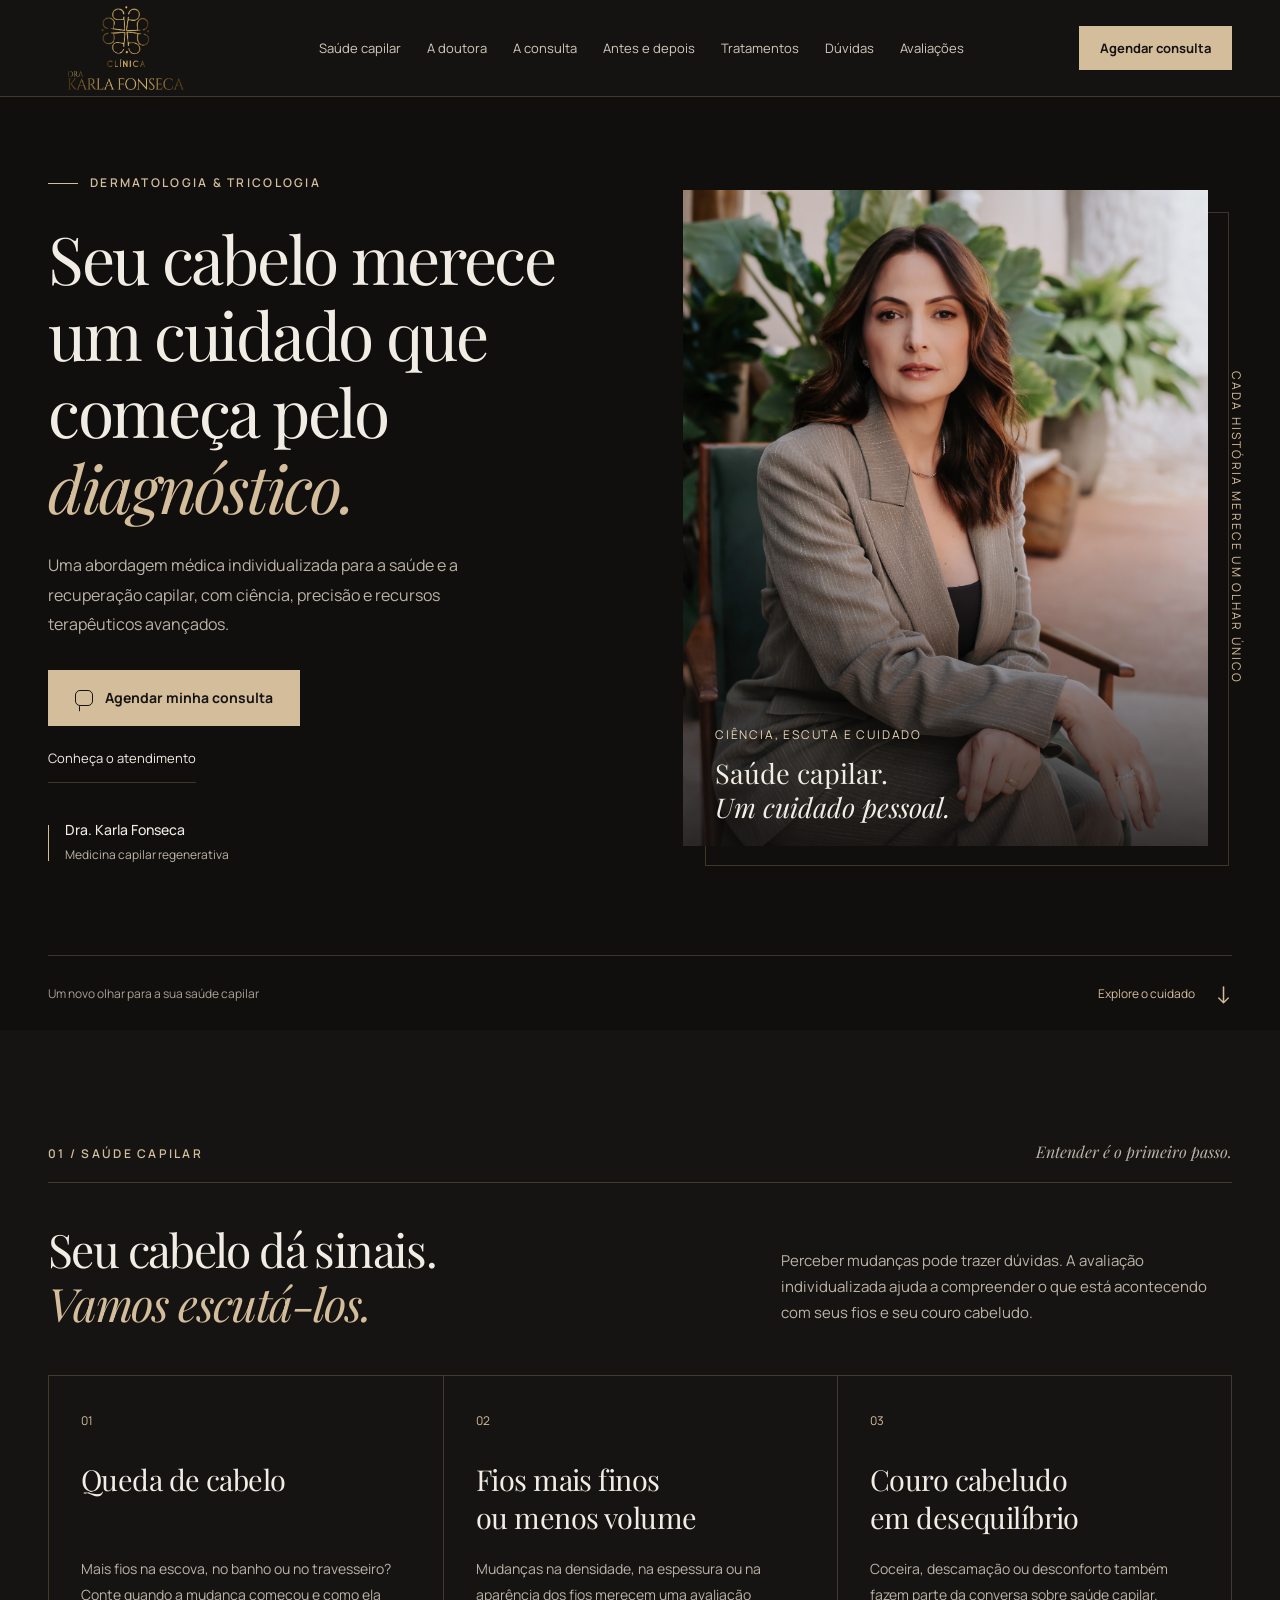
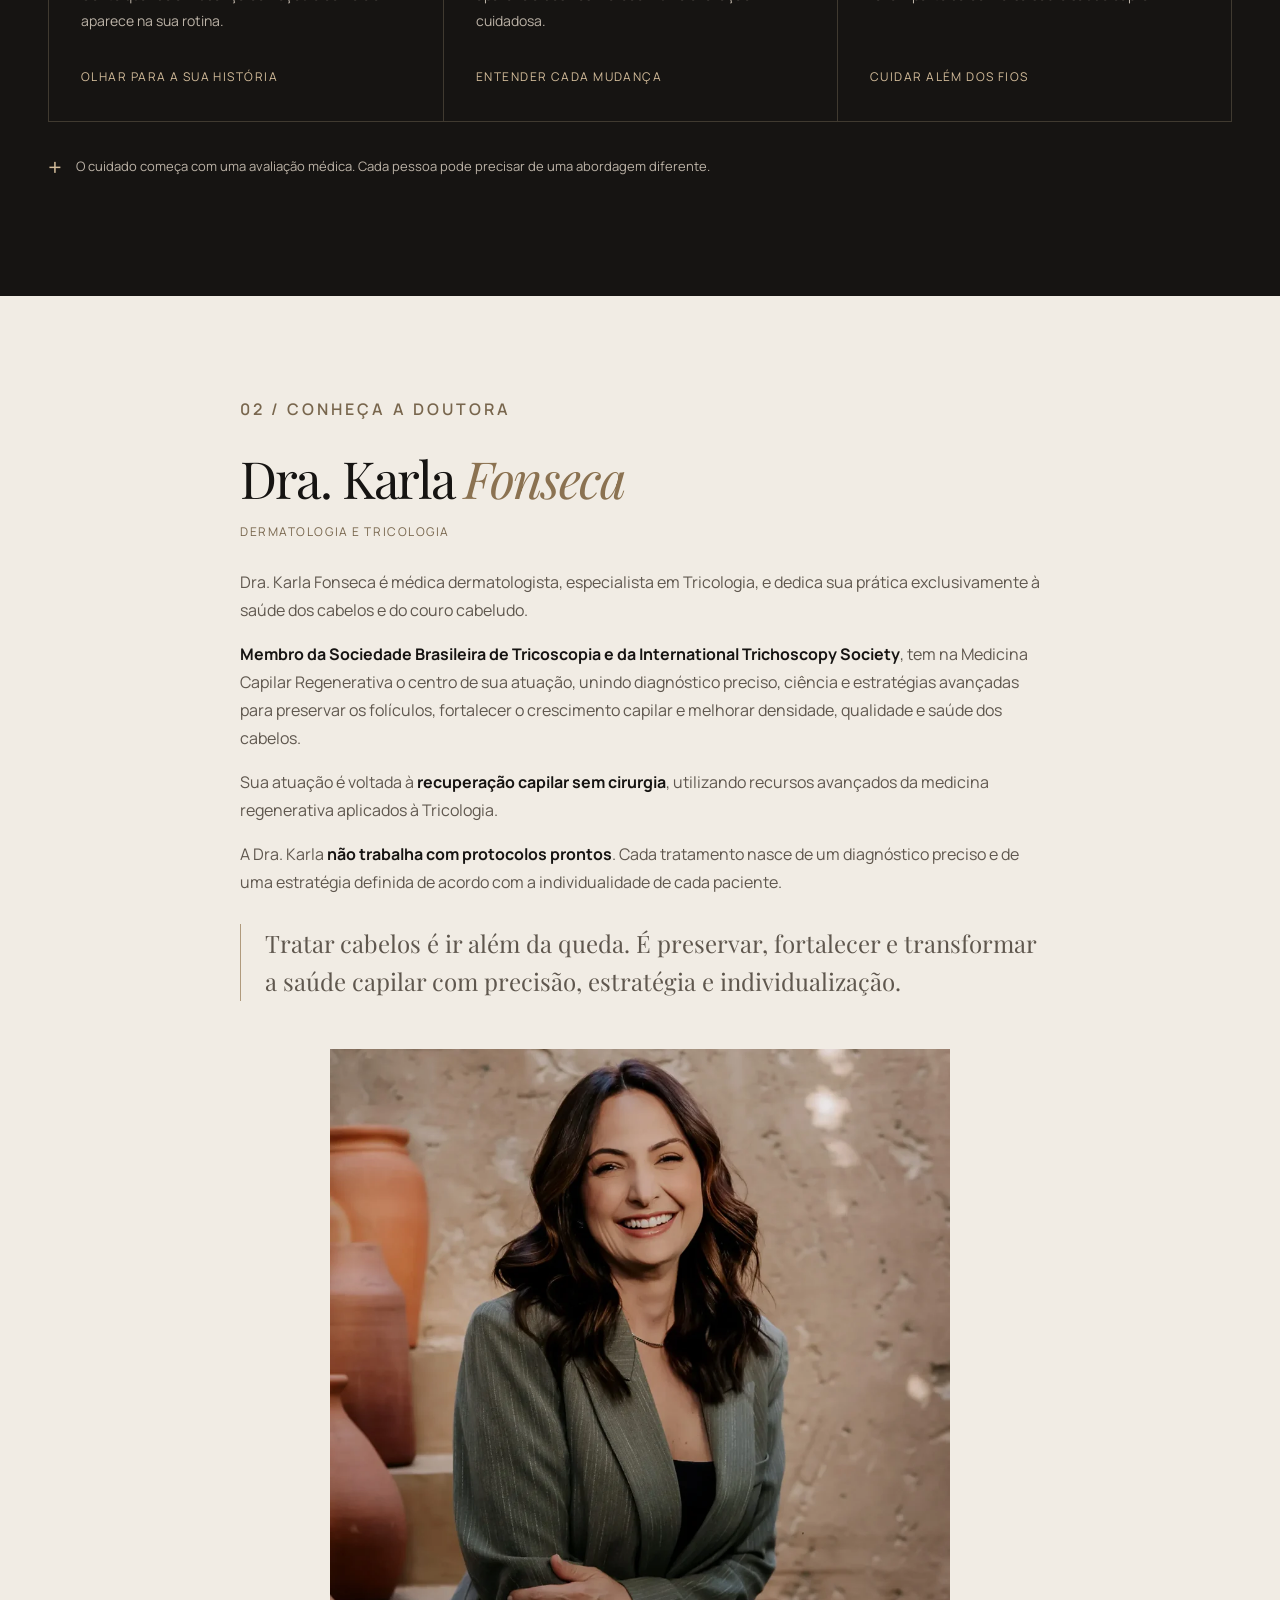
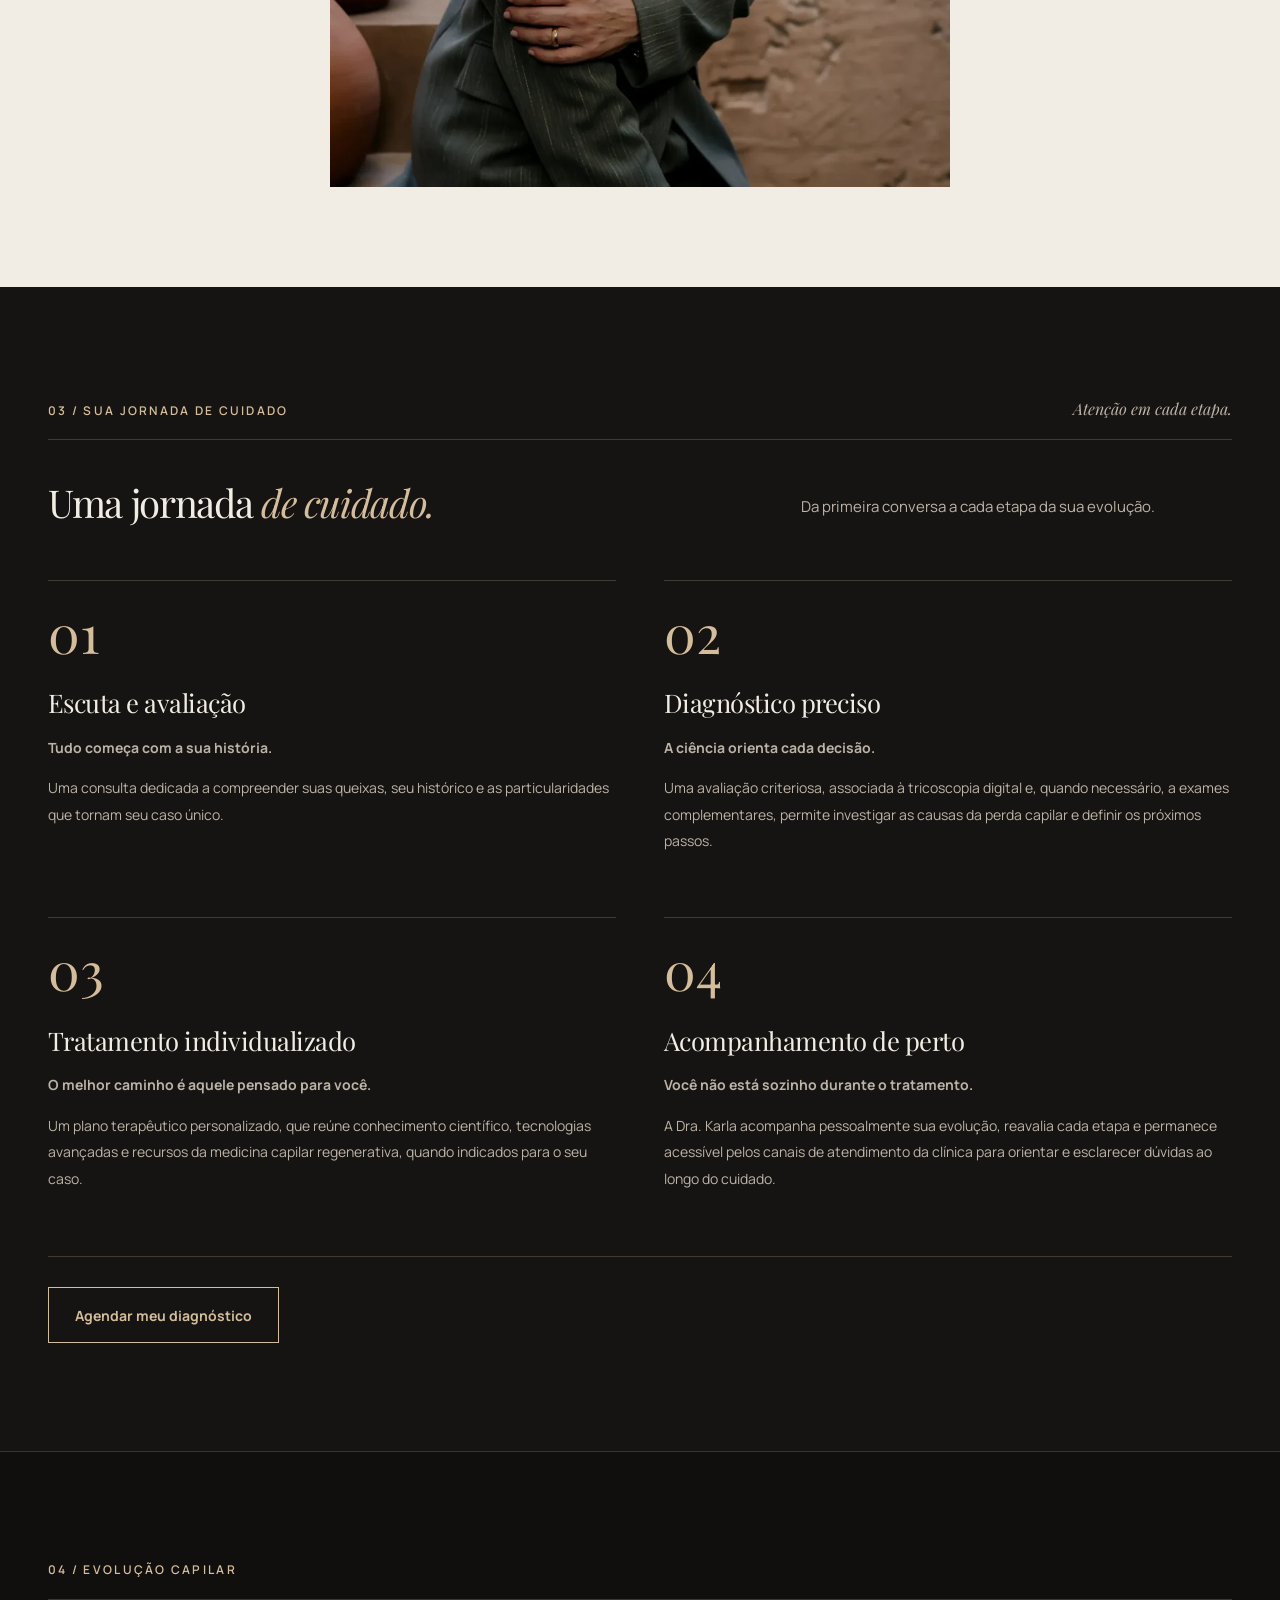
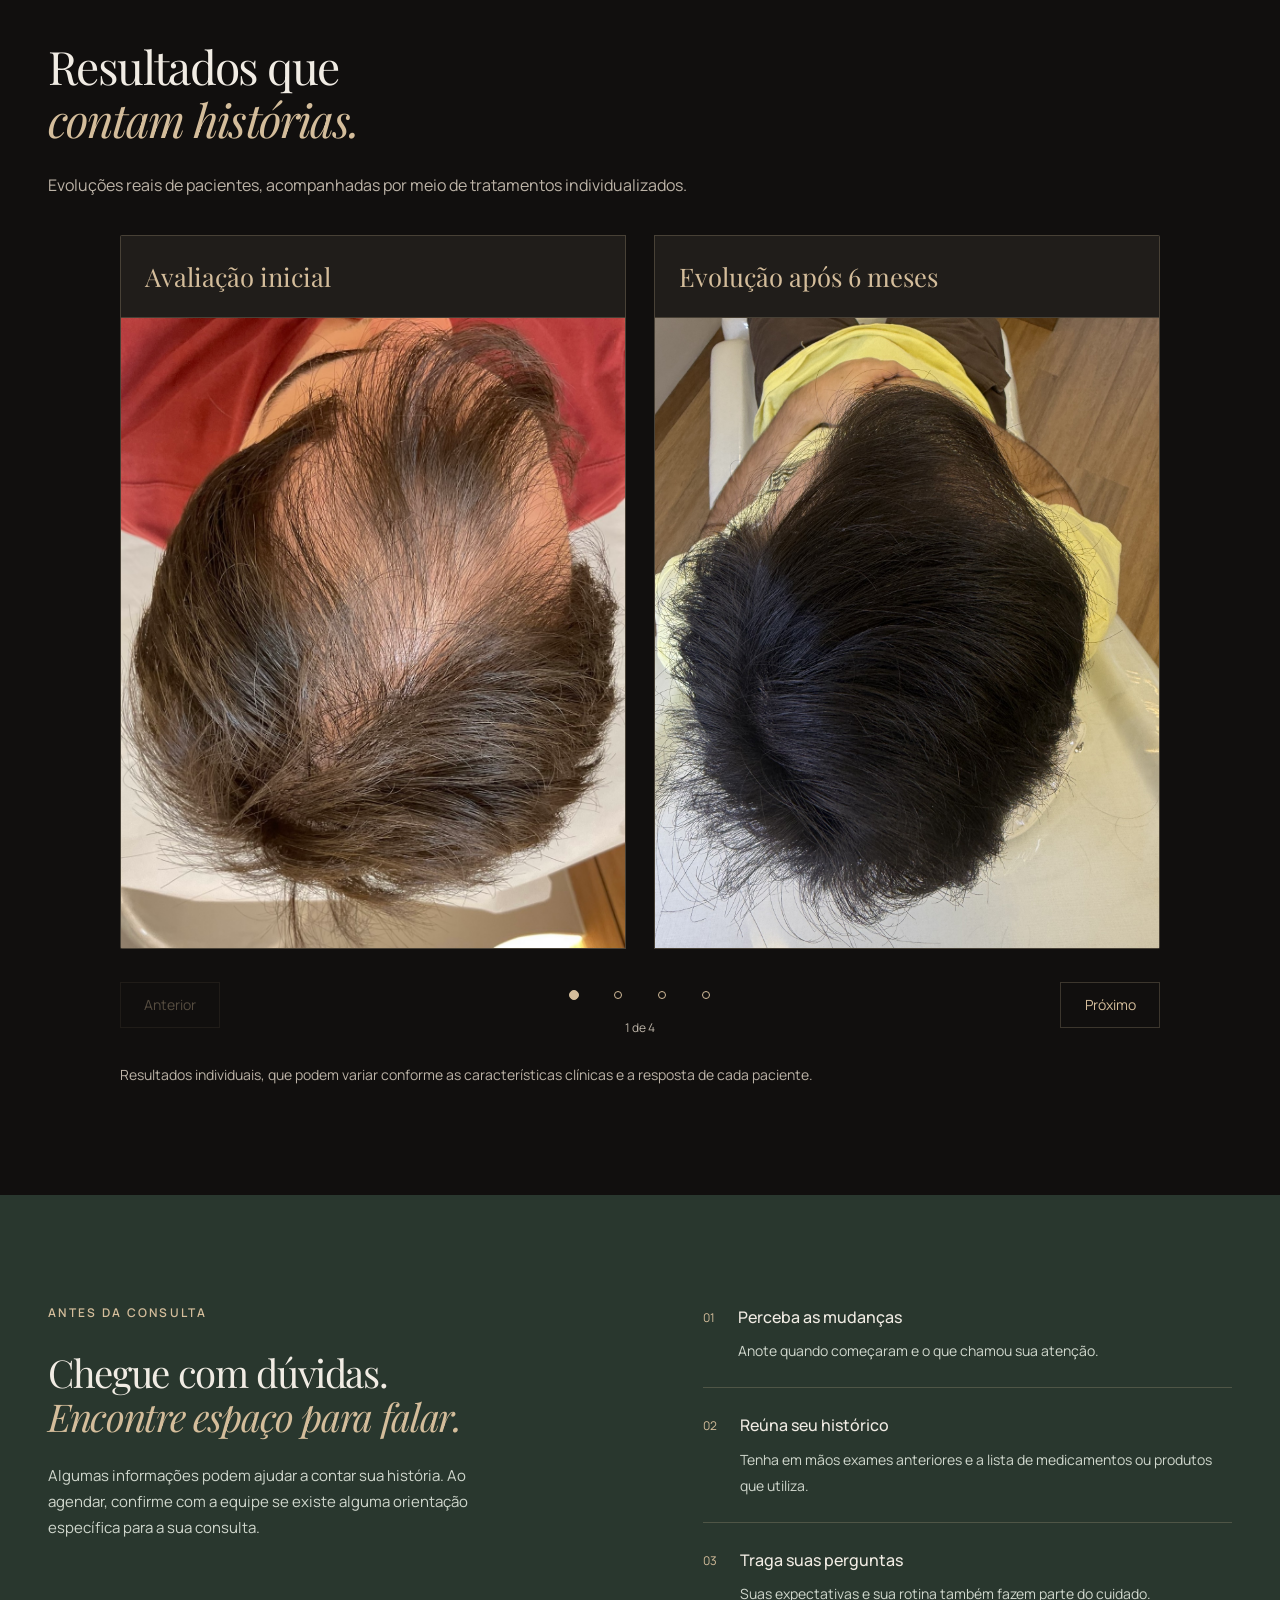
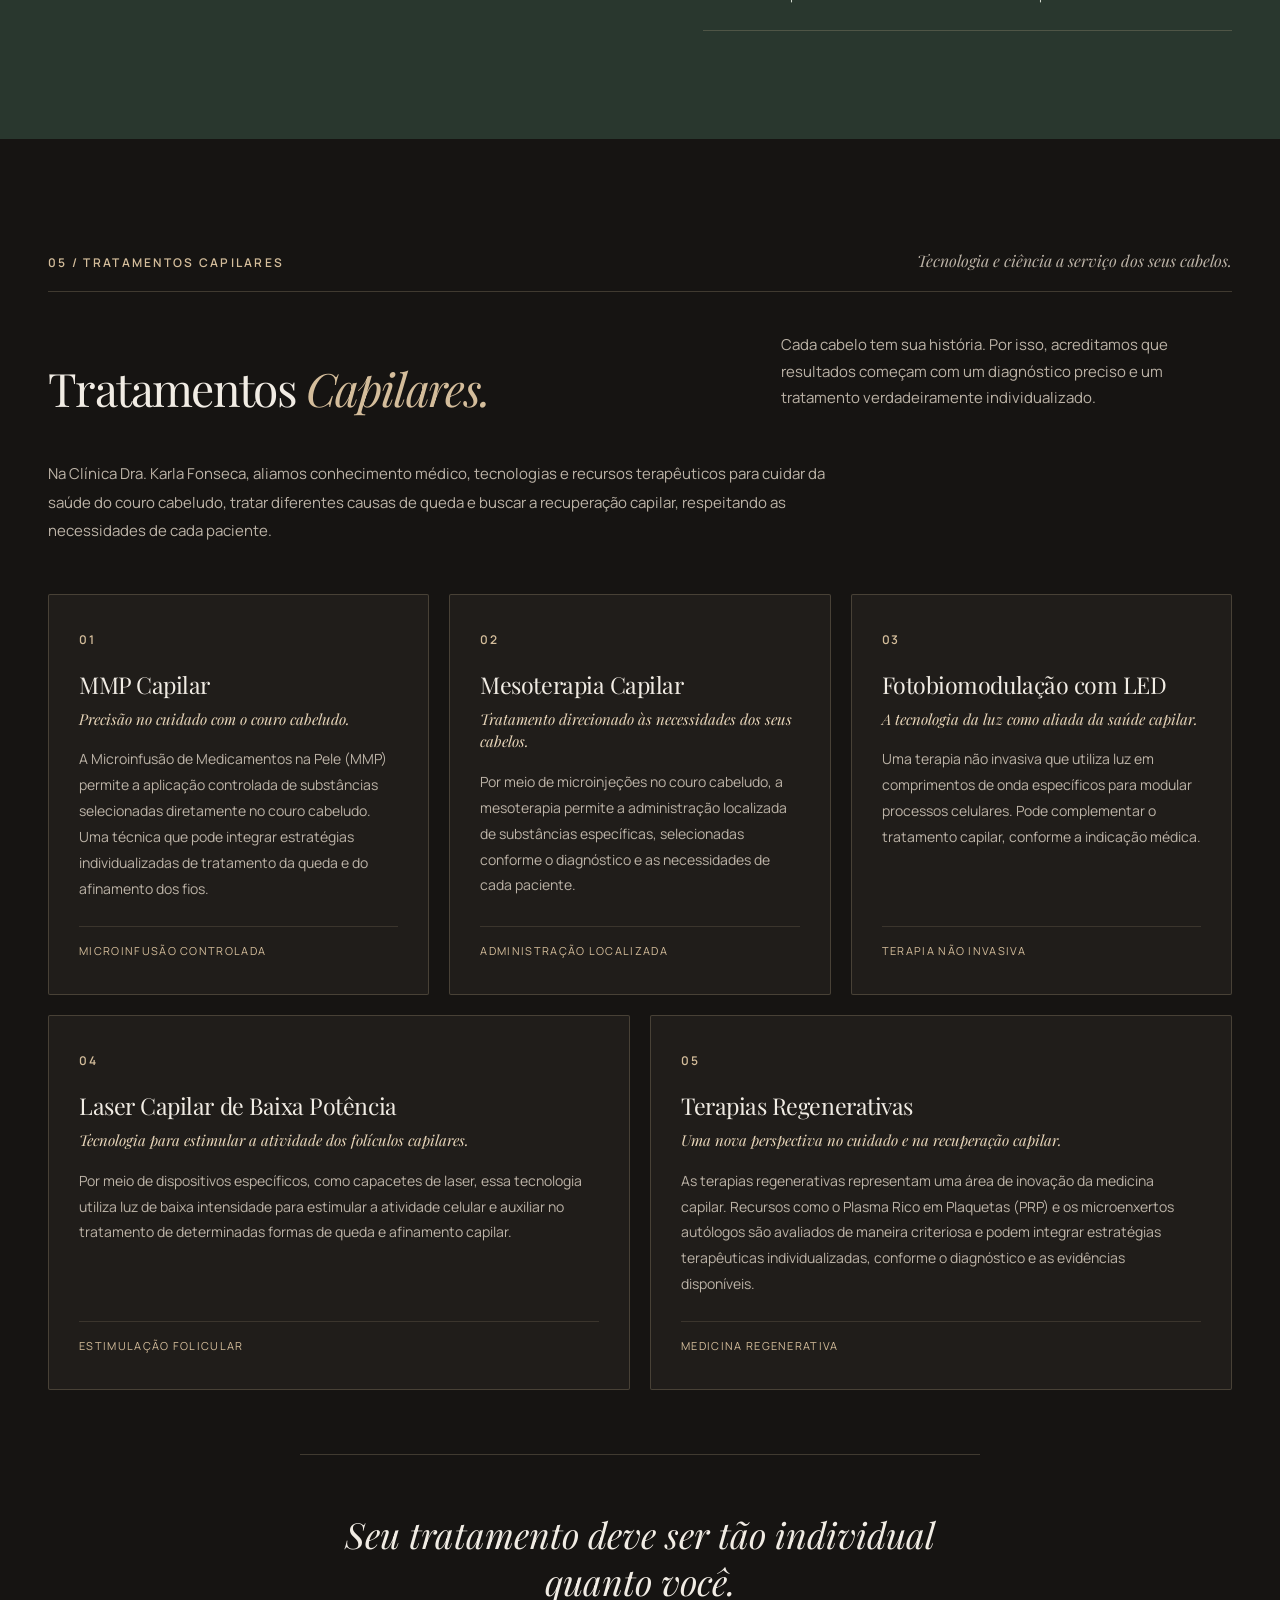
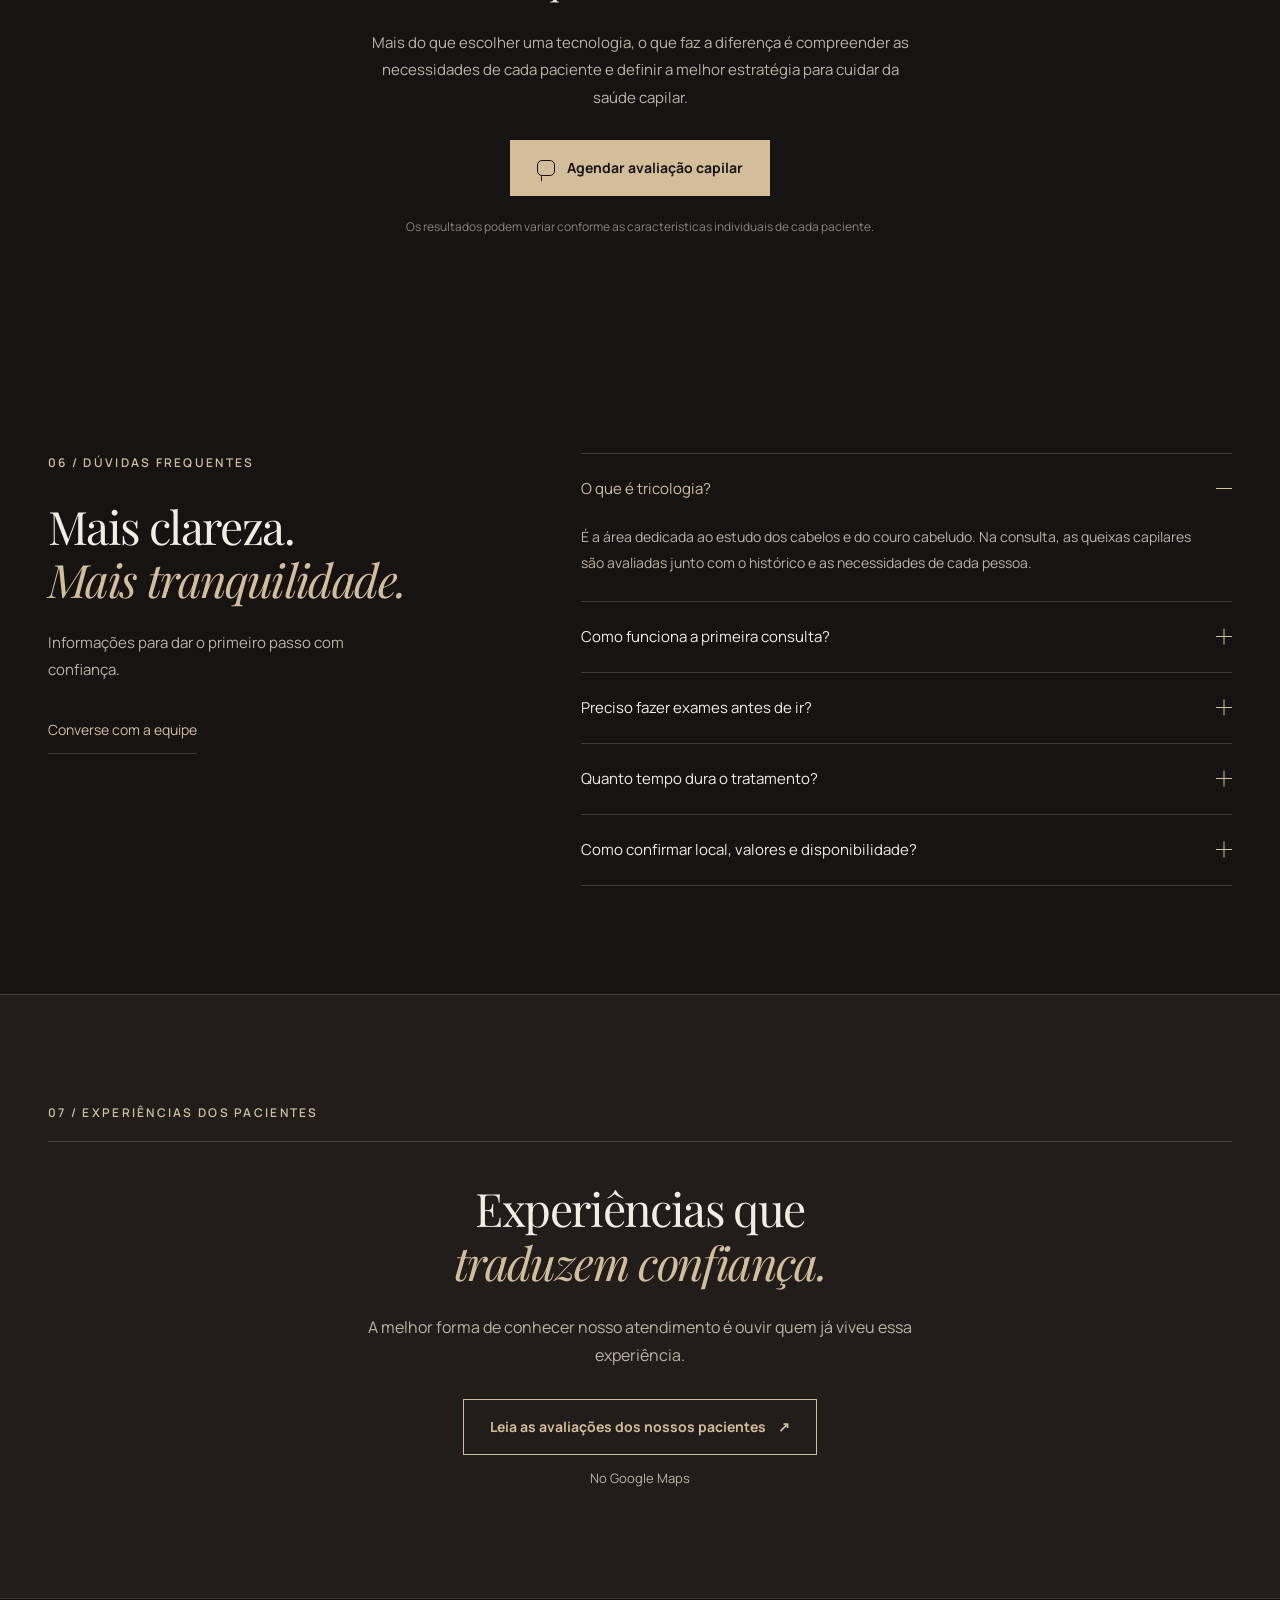
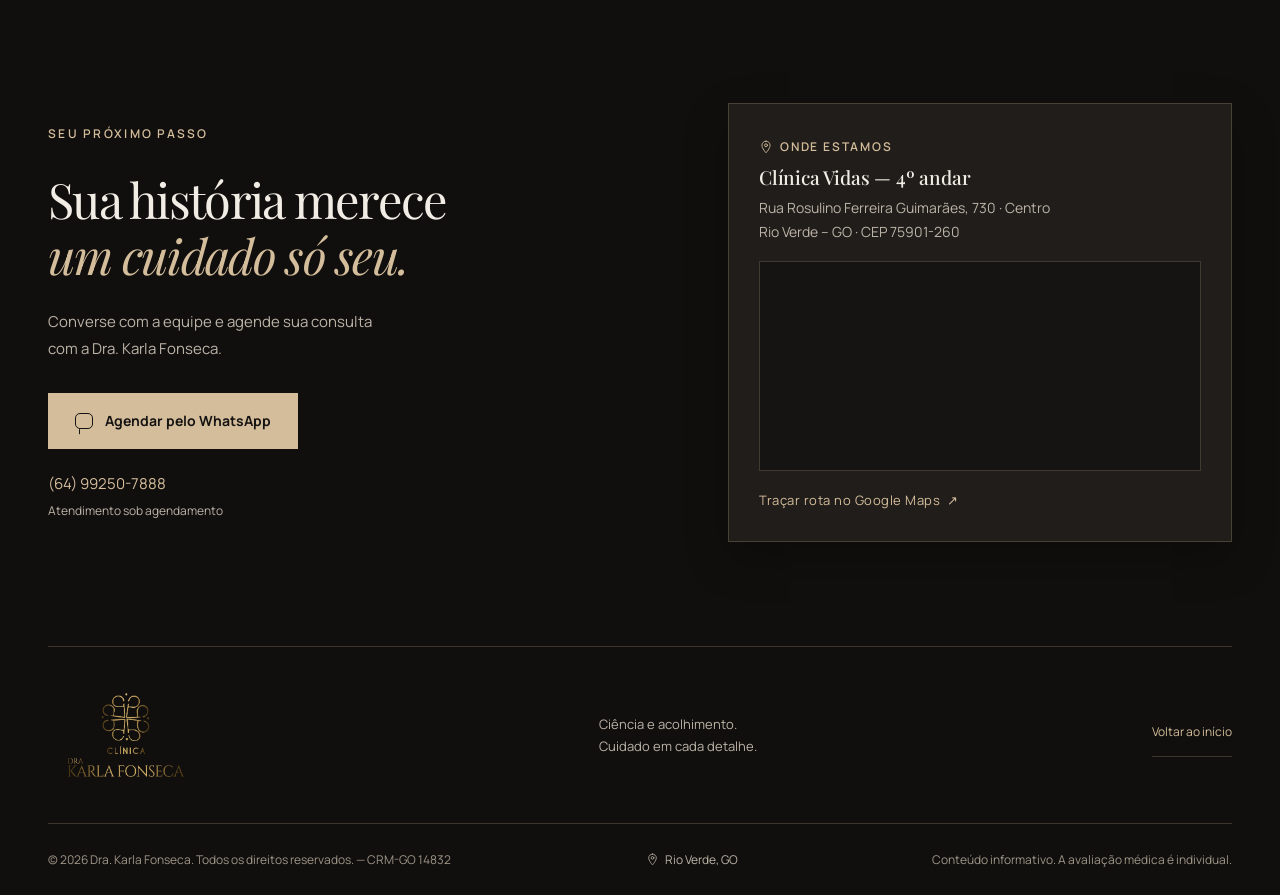
==== commit 3f9f5a3a: "feat: novas seções criadas" ====
--- a/index.html
+++ b/index.html
@@ -23,7 +23,7 @@
             src="assets/logo-karla-fonseca.png" alt="Clínica Dra. Karla Fonseca" width="1155" height="1155"></span></a>
       <nav class="desktop-nav" aria-label="Navegação principal"><a href="#cuidado">Saúde capilar</a><a href="#sobre">A
           doutora</a><a href="#consulta">A consulta</a><a href="#antes-depois">Antes e depois</a><a
-          href="#tratamentos">Tratamentos</a><a href="#duvidas">Dúvidas</a></nav>
+          href="#tratamentos">Tratamentos</a><a href="#duvidas">Dúvidas</a><a href="#avaliacoes">Avaliações</a></nav>
       <a class="button button-small header-cta" href="https://wa.me/5564992507888" target="_blank"
         rel="noopener noreferrer">Agendar consulta</a>
       <button class="menu-button" type="button" aria-label="Abrir menu" aria-expanded="false"
@@ -32,21 +32,21 @@
     <nav id="mobile-menu" class="mobile-menu" aria-label="Navegação no celular" hidden><a href="#cuidado">Saúde
         capilar</a><a href="#sobre">Conheça a doutora</a><a href="#consulta">Como é a consulta</a><a
         href="#antes-depois">Antes e depois</a><a href="#tratamentos">Tratamentos capilares</a><a
-        href="#duvidas">Dúvidas frequentes</a><a href="#contato">Agendamento</a></nav>
+        href="#duvidas">Dúvidas frequentes</a><a href="#avaliacoes">Avaliações</a><a href="#contato">Agendamento</a></nav>
   </header>
   <main id="conteudo">
     <section class="hero" id="inicio" aria-labelledby="hero-title">
       <div class="container hero-grid">
         <div class="hero-copy">
           <p class="eyebrow"><span class="tiny-line"></span> DERMATOLOGIA & TRICOLOGIA</p>
-          <h1 id="hero-title">O cuidado com<br>seu cabelo começa<br>com <em>você.</em></h1>
-          <p class="hero-description">Sua história, sua saúde, sua autoestima.<br>Um olhar atento para entender o que
-            seu cabelo precisa e cuidar de você em cada etapa.</p>
+          <h1 id="hero-title">Seu cabelo merece um cuidado que começa pelo <em>diagnóstico.</em></h1>
+          <p class="hero-description">Uma abordagem médica individualizada para a saúde e a recuperação capilar, com
+            ciência, precisão e recursos terapêuticos avançados.</p>
           <div class="hero-actions"><a class="button" href="https://wa.me/5564992507888" target="_blank"
               rel="noopener noreferrer"><span class="chat-icon" aria-hidden="true"></span>Agendar minha consulta</a><a
               class="text-link" href="#consulta">Conheça o atendimento</a></div>
           <div class="hero-signature"><span class="signature-rule"></span>
-            <p><strong>Dra. Karla Fonseca</strong><span>16 anos dedicados à dermatologia</span></p>
+            <p><strong>Dra. Karla Fonseca</strong><span>Medicina capilar regenerativa</span></p>
           </div>
         </div>
         <div class="hero-visual">
@@ -103,13 +103,13 @@
           <p class="about-role">Dermatologia e tricologia</p>
           <p>Dra. Karla Fonseca é médica dermatologista, especialista em Tricologia, e dedica sua prática exclusivamente
             à saúde dos cabelos e do couro cabeludo.</p>
-          <p>Membro da Sociedade Brasileira de Tricoscopia e da International Trichoscopy Society, tem na Medicina
+          <p><strong>Membro da Sociedade Brasileira de Tricoscopia e da International Trichoscopy Society</strong>, tem na Medicina
             Capilar Regenerativa o centro de sua atuação, unindo diagnóstico preciso, ciência e estratégias avançadas
             para preservar os folículos, fortalecer o crescimento capilar e melhorar densidade, qualidade e saúde dos
             cabelos.</p>
-          <p>Sua atuação é voltada à recuperação capilar sem cirurgia, utilizando recursos avançados da medicina
+          <p>Sua atuação é voltada à <strong>recuperação capilar sem cirurgia</strong>, utilizando recursos avançados da medicina
             regenerativa aplicados à Tricologia.</p>
-          <p>A Dra. Karla não trabalha com protocolos prontos. Cada tratamento nasce de um diagnóstico preciso e de uma
+          <p>A Dra. Karla <strong>não trabalha com protocolos prontos</strong>. Cada tratamento nasce de um diagnóstico preciso e de uma
             estratégia definida de acordo com a individualidade de cada paciente.</p>
           <p class="about-statement">Tratar cabelos é ir além da queda. É preservar, fortalecer e transformar a saúde
             capilar com precisão, estratégia e individualização.</p>
@@ -125,30 +125,38 @@
           <p class="eyebrow">03 / SUA JORNADA DE CUIDADO</p><span class="section-aside">Atenção em cada etapa.</span>
         </div>
         <div class="section-intro">
-          <h2 id="journey-title">Um plano pensado para você.<br><em>Do início ao acompanhamento.</em></h2>
-          <p>Diagnóstico, tratamento e evolução fazem parte da mesma conversa. Saiba como o atendimento é organizado.
-          </p>
+          <h2 id="journey-title">Uma jornada <em>de cuidado.</em></h2>
+          <p>Da primeira conversa a cada etapa da sua evolução.</p>
         </div>
         <div class="journey-grid">
           <article><span class="step-number">01</span>
             <h3>Escuta e avaliação</h3>
-            <p>Um momento para conhecer sua história, suas queixas e sua rotina. O couro cabeludo é avaliado, com
-              dermatoscopia e exames quando indicados.</p><span class="step-tag">COMPREENDER</span>
+            <p><strong>Tudo começa com a sua história.</strong></p>
+            <p>Uma consulta dedicada a compreender suas queixas, seu histórico e as particularidades que tornam seu
+              caso único.</p>
           </article>
           <article><span class="step-number">02</span>
-            <h3>Plano individualizado</h3>
-            <p>A partir da avaliação, as opções de cuidado são discutidas de acordo com suas necessidades e com a
-              indicação médica.</p><span class="step-tag">PERSONALIZAR</span>
+            <h3>Diagnóstico preciso</h3>
+            <p><strong>A ciência orienta cada decisão.</strong></p>
+            <p>Uma avaliação criteriosa, associada à tricoscopia digital e, quando necessário, a exames complementares,
+              permite investigar as causas da perda capilar e definir os próximos passos.</p>
           </article>
           <article><span class="step-number">03</span>
-            <h3>Acompanhamento</h3>
-            <p>A evolução é acompanhada nas consultas de retorno, com orientações e ajustes no plano sempre que
-              necessário.</p><span class="step-tag">ACOMPANHAR</span>
+            <h3>Tratamento individualizado</h3>
+            <p><strong>O melhor caminho é aquele pensado para você.</strong></p>
+            <p>Um plano terapêutico personalizado, que reúne conhecimento científico, tecnologias avançadas e recursos
+              da medicina capilar regenerativa, quando indicados para o seu caso.</p>
+          </article>
+          <article><span class="step-number">04</span>
+            <h3>Acompanhamento de perto</h3>
+            <p><strong>Você não está sozinho durante o tratamento.</strong></p>
+            <p>A Dra. Karla acompanha pessoalmente sua evolução, reavalia cada etapa e permanece acessível pelos canais
+              de atendimento da clínica para orientar e esclarecer dúvidas ao longo do cuidado.</p>
           </article>
         </div>
         <div class="journey-bottom">
-          <p>O próximo passo pode ser uma conversa.</p><a class="button button-outline"
-            href="https://wa.me/5564992507888" target="_blank" rel="noopener noreferrer">Quero agendar uma avaliação</a>
+          <a class="button button-outline" href="https://wa.me/5564992507888" target="_blank"
+            rel="noopener noreferrer">Agendar meu diagnóstico</a>
         </div>
       </div>
     </section>
@@ -159,55 +167,72 @@
           <p class="eyebrow">04 / EVOLUÇÃO CAPILAR</p>
         </div>
         <div class="results-intro">
-          <h2 id="results-title">Antes <em>e depois.</em></h2>
+          <h2 id="results-title">Resultados que<br><em>contam histórias.</em></h2>
+          <p>Evoluções reais de pacientes, acompanhadas por meio de tratamentos individualizados.</p>
         </div>
         <div class="results-carousel" role="region" aria-roledescription="carrossel"
           aria-label="Antes e depois: resultados capilares">
           <div class="carousel-track" id="results-track" tabindex="0"
             aria-label="Comparações de antes e depois. Use as setas do teclado para navegar.">
-            <div class="result-slide" role="group" aria-roledescription="slide" aria-label="Comparação 1 de 3">
+            <div class="result-slide" role="group" aria-roledescription="slide" aria-label="Comparação 1 de 4">
               <div class="results-grid">
                 <figure class="result-photo">
-                  <figcaption><span>Antes</span><span class="result-moment">REGISTRO INICIAL</span></figcaption>
-                  <div class="result-image"><img src="assets/capilar-antes.png" alt="Antes do tratamento, comparação 1"
+                  <figcaption><span>Avaliação inicial</span></figcaption>
+                  <div class="result-image"><img src="assets/capilar-antes.png" alt="Avaliação inicial, comparação 1"
                       width="1320" height="1372" loading="lazy" decoding="async"></div>
                 </figure>
                 <figure class="result-photo">
-                  <figcaption><span>Depois</span><span class="result-moment">REGISTRO POSTERIOR</span></figcaption>
+                  <figcaption><span>Evolução após 6 meses</span></figcaption>
                   <div class="result-image"><img src="assets/capilar-depois.jpg"
-                      alt="Depois do tratamento, comparação 1" width="1536" height="2048" loading="lazy"
+                      alt="Evolução após 6 meses, comparação 1" width="1536" height="2048" loading="lazy"
                       decoding="async"></div>
                 </figure>
               </div>
             </div>
-            <div class="result-slide" role="group" aria-roledescription="slide" aria-label="Comparação 2 de 3">
+            <div class="result-slide" role="group" aria-roledescription="slide" aria-label="Comparação 2 de 4">
               <div class="results-grid">
                 <figure class="result-photo">
-                  <figcaption><span>Antes</span><span class="result-moment">REGISTRO INICIAL</span></figcaption>
+                  <figcaption><span>Avaliação inicial</span></figcaption>
                   <div class="result-image"><img src="assets/resultado-2-antes.png"
-                      alt="Antes do tratamento, comparação 2" width="1566" height="1576" loading="lazy"
-                      decoding="async"></div>
-                </figure>
-                <figure class="result-photo">
-                  <figcaption><span>Depois</span><span class="result-moment">REGISTRO POSTERIOR</span></figcaption>
+                      alt="Avaliação inicial, comparação 2" width="1566" height="1576" loading="lazy"
+                      decoding="async"></div>
+                </figure>
+                <figure class="result-photo">
+                  <figcaption><span>Evolução após 4 meses</span></figcaption>
                   <div class="result-image"><img src="assets/resultado-2-depois.png"
-                      alt="Depois do tratamento, comparação 2" width="1640" height="1827" loading="lazy"
+                      alt="Evolução após 4 meses, comparação 2" width="1640" height="1827" loading="lazy"
                       decoding="async"></div>
                 </figure>
               </div>
             </div>
-            <div class="result-slide" role="group" aria-roledescription="slide" aria-label="Comparação 3 de 3">
+            <div class="result-slide" role="group" aria-roledescription="slide" aria-label="Comparação 3 de 4">
               <div class="results-grid">
                 <figure class="result-photo">
-                  <figcaption><span>Antes</span><span class="result-moment">REGISTRO INICIAL</span></figcaption>
+                  <figcaption><span>Avaliação inicial</span></figcaption>
                   <div class="result-image"><img src="assets/resultado-3-antes.png"
-                      alt="Antes do tratamento, comparação 3" width="1640" height="1611" loading="lazy"
-                      decoding="async"></div>
-                </figure>
-                <figure class="result-photo">
-                  <figcaption><span>Depois</span><span class="result-moment">REGISTRO POSTERIOR</span></figcaption>
+                      alt="Avaliação inicial, comparação 3" width="1640" height="1611" loading="lazy"
+                      decoding="async"></div>
+                </figure>
+                <figure class="result-photo">
+                  <figcaption><span>Evolução após 8 meses</span></figcaption>
                   <div class="result-image"><img src="assets/resultado-3-depois.png"
-                      alt="Depois do tratamento, comparação 3" width="1293" height="2048" loading="lazy"
+                      alt="Evolução após 8 meses, comparação 3" width="1293" height="2048" loading="lazy"
+                      decoding="async"></div>
+                </figure>
+              </div>
+            </div>
+            <div class="result-slide" role="group" aria-roledescription="slide" aria-label="Comparação 4 de 4">
+              <div class="results-grid">
+                <figure class="result-photo">
+                  <figcaption><span>Avaliação inicial</span></figcaption>
+                  <div class="result-image"><img src="assets/resultado-4-antes.png"
+                      alt="Avaliação inicial, comparação 4" width="3024" height="4032" loading="lazy"
+                      decoding="async"></div>
+                </figure>
+                <figure class="result-photo">
+                  <figcaption><span>Evolução após 3 meses</span></figcaption>
+                  <div class="result-image"><img src="assets/resultado-4-depois.png"
+                      alt="Evolução após 3 meses, comparação 4" width="3024" height="4032" loading="lazy"
                       decoding="async"></div>
                 </figure>
               </div>
@@ -224,13 +249,15 @@
                   data-slide="1"><span></span></button>
                 <button type="button" aria-label="Ver comparação 3" aria-controls="results-track"
                   data-slide="2"><span></span></button>
-              </div><span class="carousel-count" aria-live="polite" aria-atomic="true">1 de 3</span>
+                <button type="button" aria-label="Ver comparação 4" aria-controls="results-track"
+                  data-slide="3"><span></span></button>
+              </div><span class="carousel-count" aria-live="polite" aria-atomic="true">1 de 4</span>
             </div>
             <button class="carousel-button" id="results-next" type="button" aria-label="Ver próxima comparação"
               aria-controls="results-track">Próximo</button>
           </div>
         </div>
-        <p class="results-note">Os resultados variam de acordo com as características individuais de cada paciente.</p>
+        <p class="results-note">Resultados individuais, que podem variar conforme as características clínicas e a resposta de cada paciente.</p>
       </div>
     </section>
 
@@ -348,8 +375,13 @@
           <details>
             <summary>Como funciona a primeira consulta?<span aria-hidden="true"></span></summary>
             <div class="faq-answer">
-              <p>O atendimento começa com uma conversa sobre sua história e suas queixas, seguida de avaliação médica. A
-                necessidade de exames e as possibilidades de tratamento são definidas individualmente.</p>
+              <p><strong>Um olhar atento à sua história. Uma investigação precisa da saúde dos seus cabelos.</strong></p>
+              <p>A consulta começa com uma escuta cuidadosa, dedicada a compreender suas queixas, seu histórico de saúde
+                e seus hábitos de vida.</p>
+              <p>Em seguida, realizamos uma avaliação detalhada do couro cabeludo e dos fios, com exame clínico e
+                tricoscopia digital, tecnologia que permite identificar alterações imperceptíveis a olho nu.</p>
+              <p>Cada informação é importante para compreender as possíveis causas da perda capilar e definir, com
+                precisão, os próximos passos do seu cuidado.</p>
             </div>
           </details>
           <details>
@@ -374,6 +406,22 @@
                 equipe confirma essas informações e orienta seu agendamento.</p>
             </div>
           </details>
+        </div>
+      </div>
+    </section>
+
+    <section class="reviews-section section" id="avaliacoes" aria-labelledby="reviews-title">
+      <div class="container">
+        <div class="section-top">
+          <p class="eyebrow">07 / EXPERIÊNCIAS DOS PACIENTES</p>
+        </div>
+        <div class="reviews-intro">
+          <h2 id="reviews-title">Experiências que<br><em>traduzem confiança.</em></h2>
+          <p>A melhor forma de conhecer nosso atendimento é ouvir quem já viveu essa experiência.</p>
+          <a class="button button-outline"
+            href="https://www.google.com/maps/search/?api=1&amp;query=Dra.+Karla+Fonseca+Rio+Verde+GO"
+            target="_blank" rel="noopener noreferrer">Leia as avaliações dos nossos pacientes<span aria-hidden="true"> ↗</span></a>
+          <span class="reviews-source">No Google Maps</span>
         </div>
       </div>
     </section>
@@ -456,4 +504,4 @@
     </svg></a>
 </body>
 
-</html>+</html>
--- a/styles.css
+++ b/styles.css
@@ -652,6 +652,11 @@
     font-size: 1rem
 }
 
+.about-copy p strong {
+    color: var(--ink);
+    font-weight: 700
+}
+
 .about-copy .about-role {
     font-size: .75rem;
     text-transform: uppercase;
@@ -695,7 +700,7 @@
 
 .journey-grid {
     display: grid;
-    grid-template-columns: repeat(3, minmax(0, 1fr));
+    grid-template-columns: repeat(2, minmax(0, 1fr));
     gap: 48px;
     padding-top: 10px
 }
@@ -723,6 +728,10 @@
 .journey-grid p {
     font-size: .875rem;
     line-height: 1.9
+}
+
+.journey-grid p+p {
+    margin-top: 12px
 }
 
 .step-tag {
@@ -882,6 +891,35 @@
     margin-bottom: 24px;
     padding-right: 25px;
     line-height: 1.9
+}
+
+.reviews-section {
+    background: var(--panel);
+    border-top: 1px solid var(--line)
+}
+
+.reviews-intro {
+    max-width: 800px;
+    margin-inline: auto;
+    text-align: center
+}
+
+.reviews-intro p {
+    max-width: 580px;
+    margin: 0 auto 30px
+}
+
+.reviews-intro .button {
+    max-width: 100%;
+    white-space: normal;
+    text-align: center
+}
+
+.reviews-source {
+    display: block;
+    margin-top: 12px;
+    font-size: .8125rem;
+    color: var(--muted)
 }
 
 .contact-section {
@@ -1787,6 +1825,11 @@
 }
 
 .results-intro h2 {
+    margin-bottom: 24px
+}
+
+.results-intro p {
+    max-width: 760px;
     margin-bottom: 36px
 }
 
@@ -2336,4 +2379,4 @@
     width: 13px;
     height: 13px;
     flex-shrink: 0
-}+}
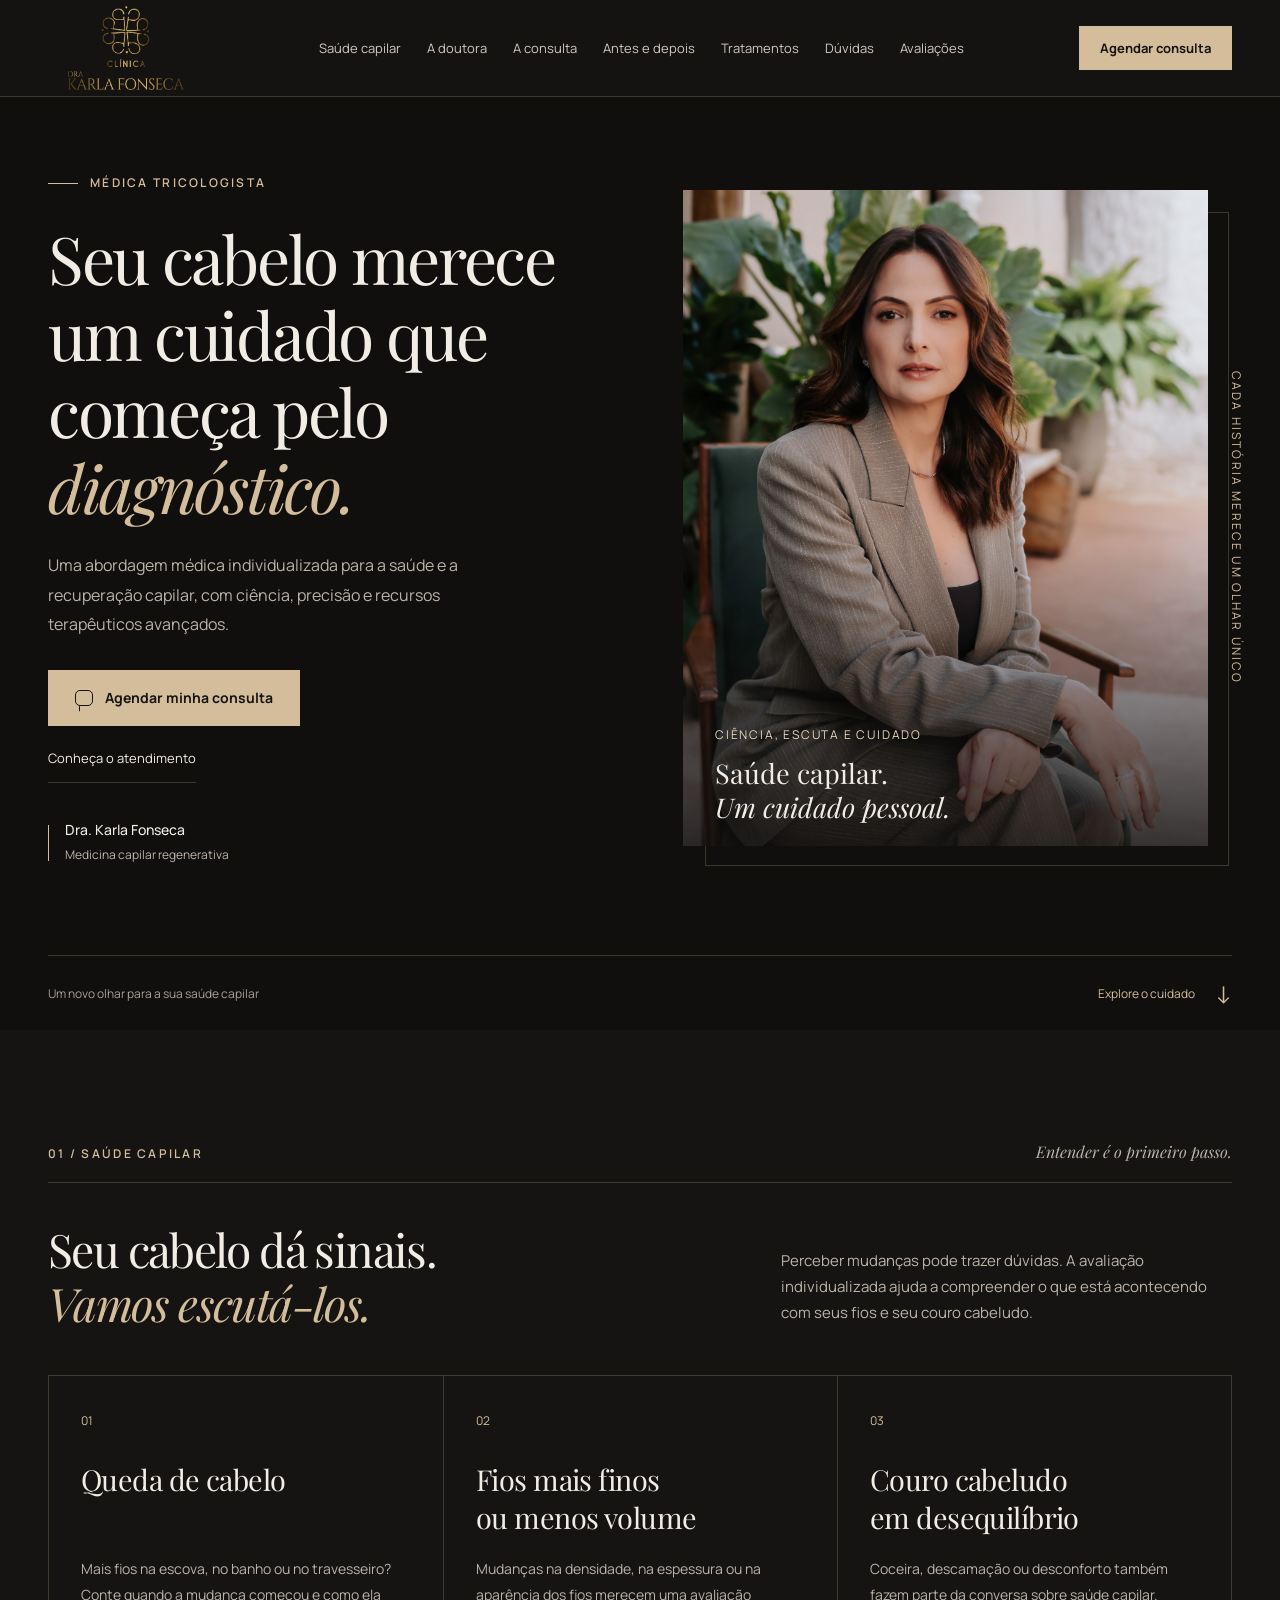
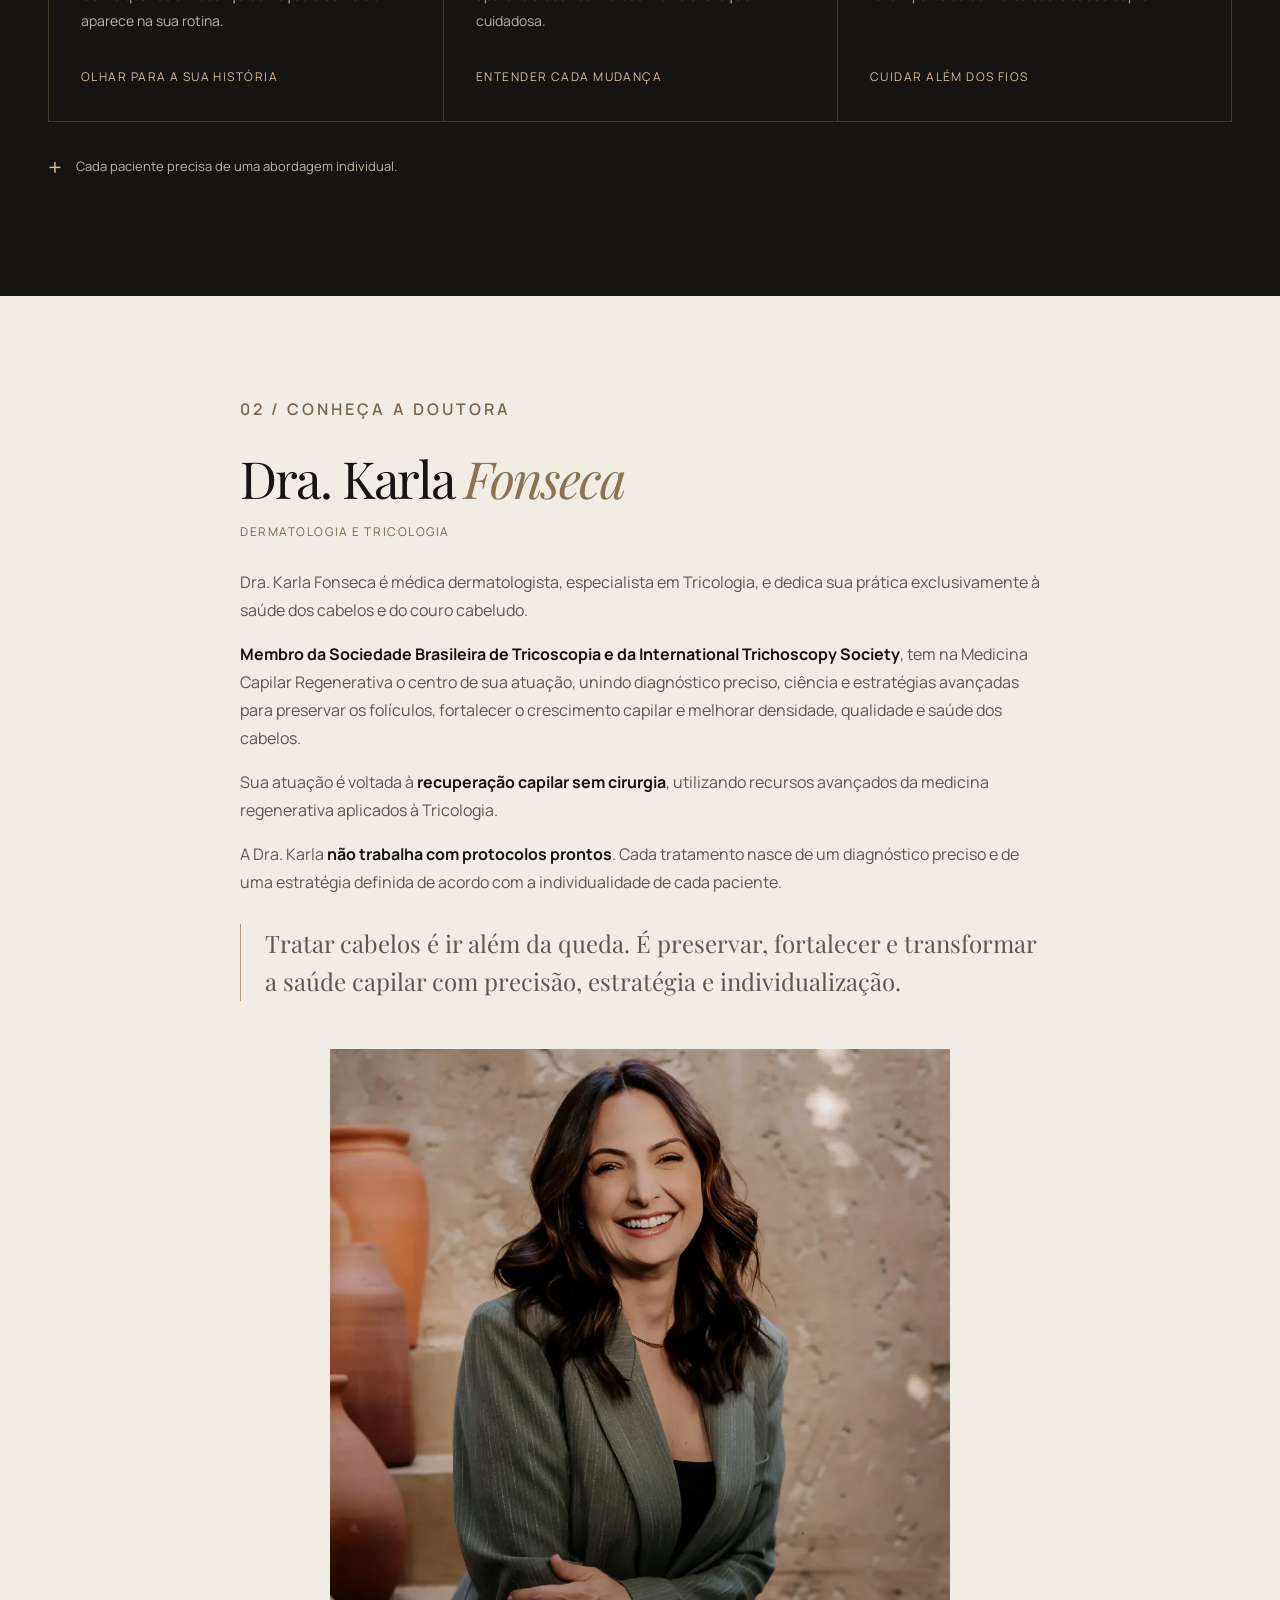
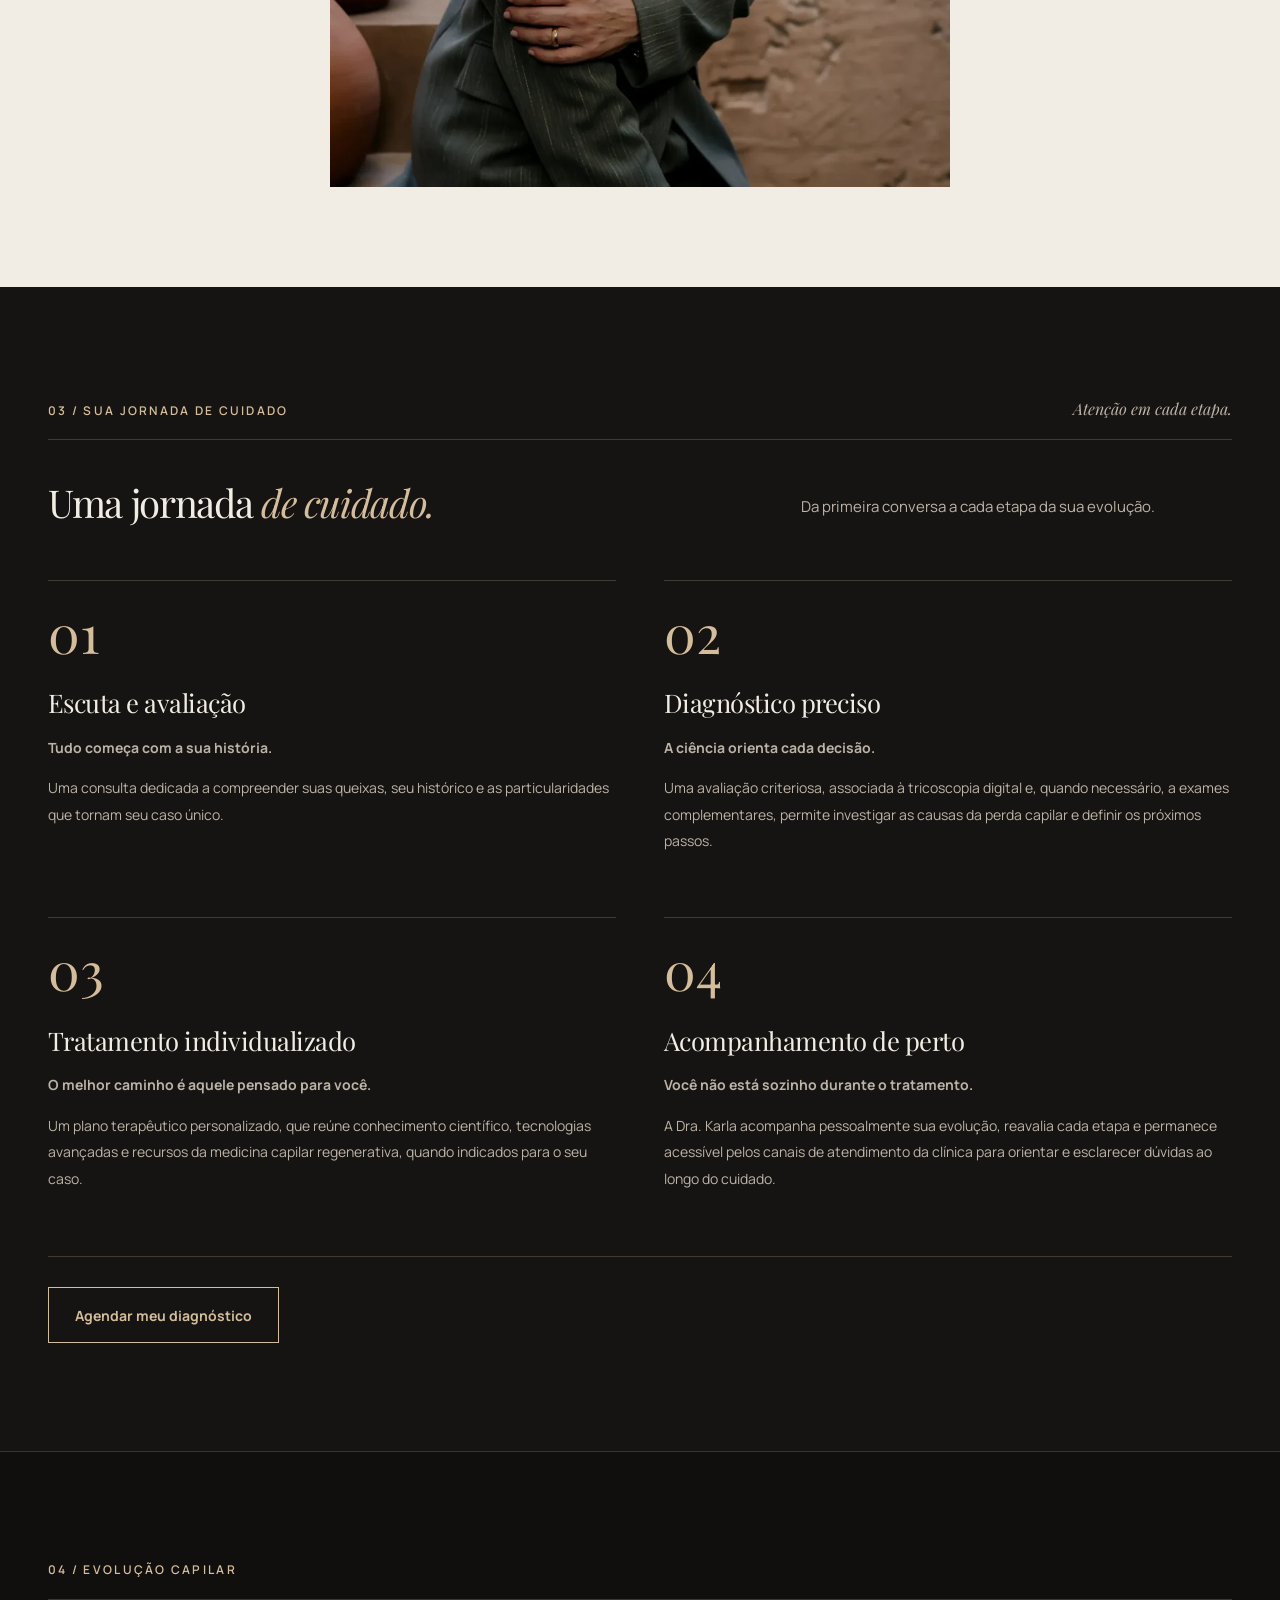
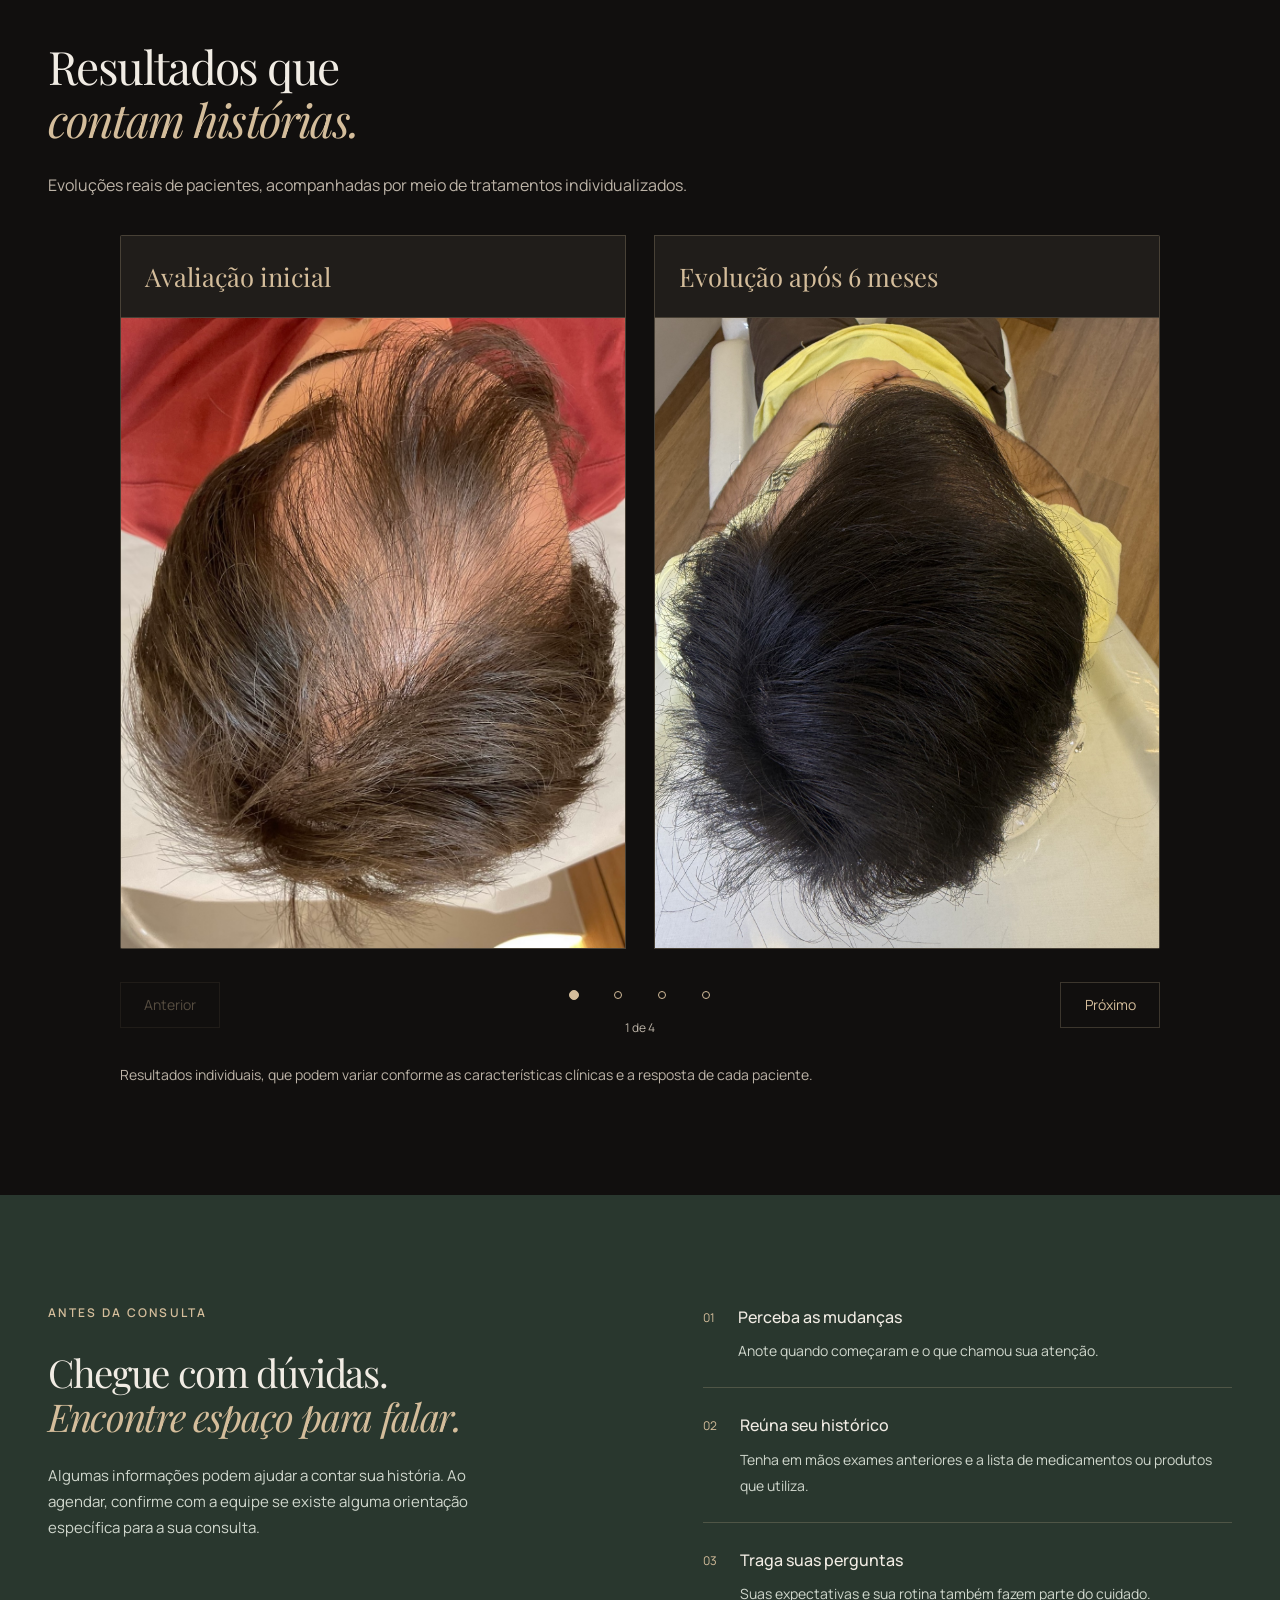
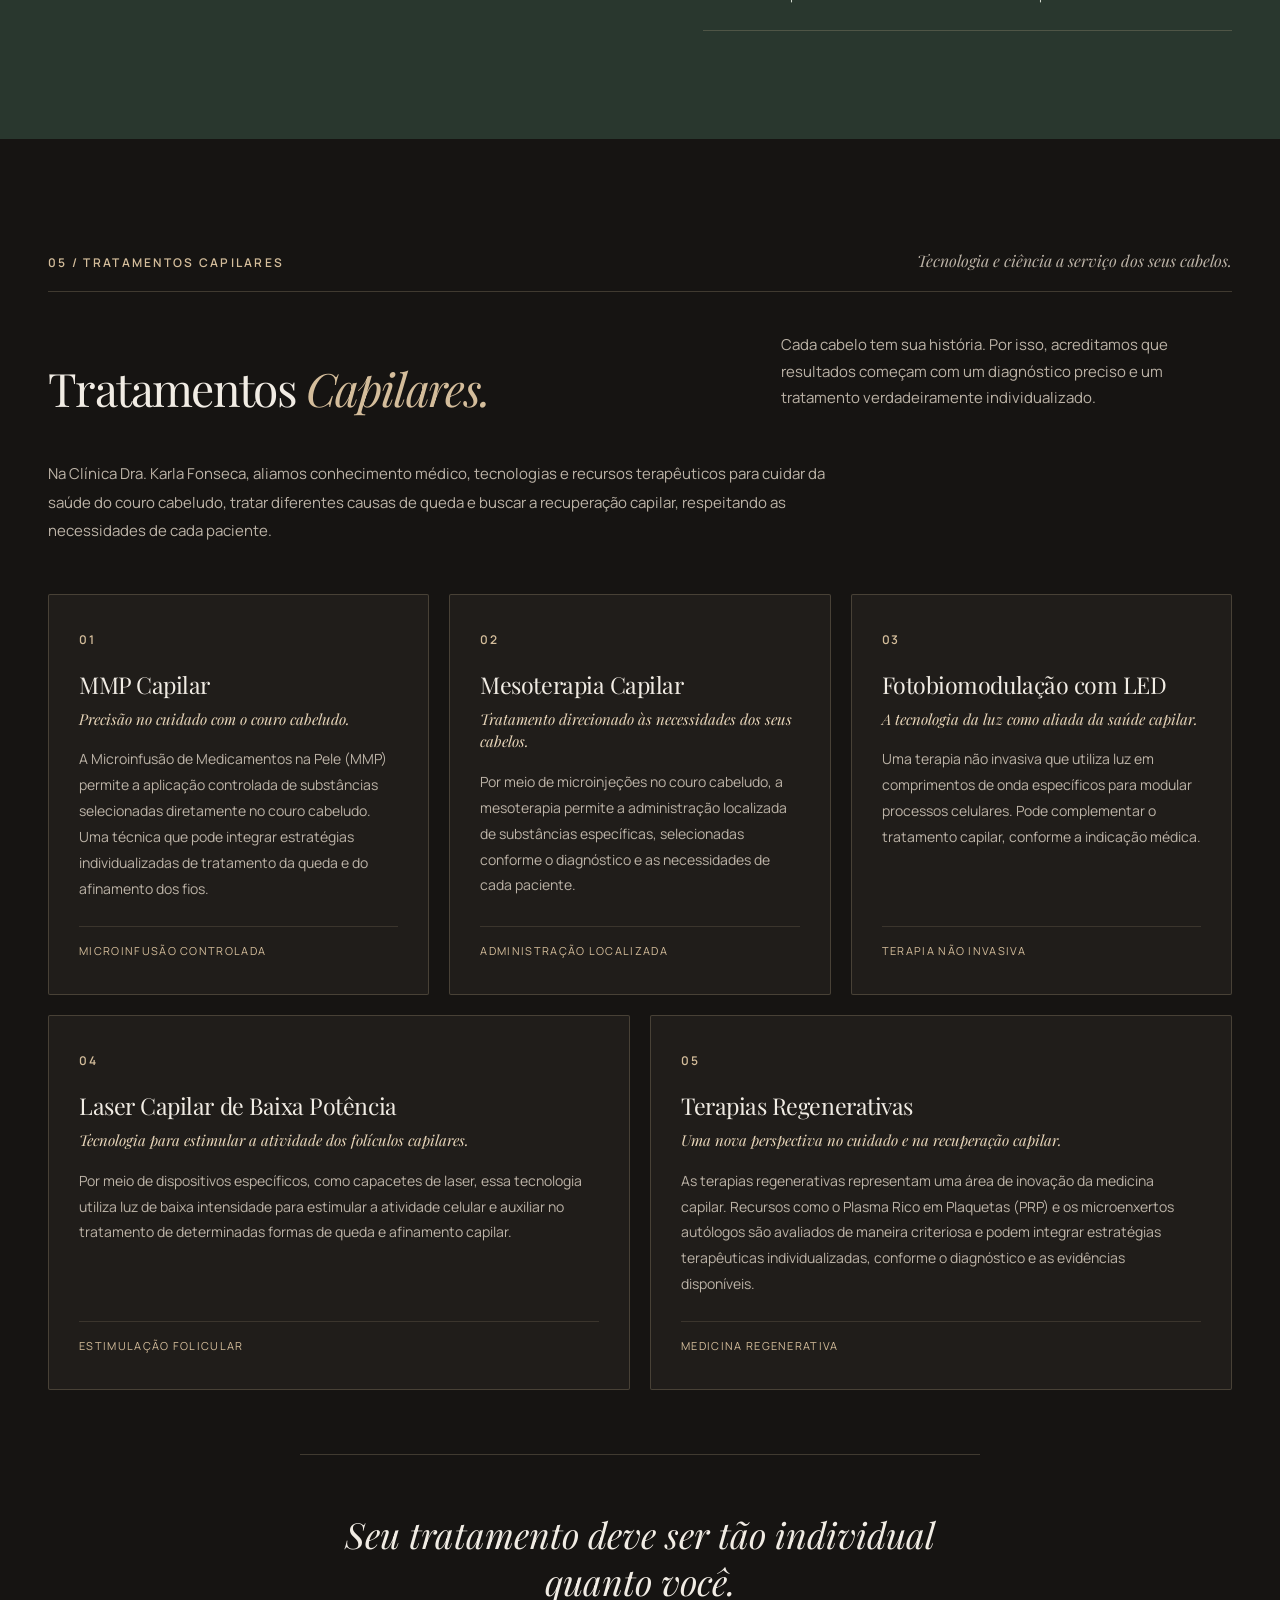
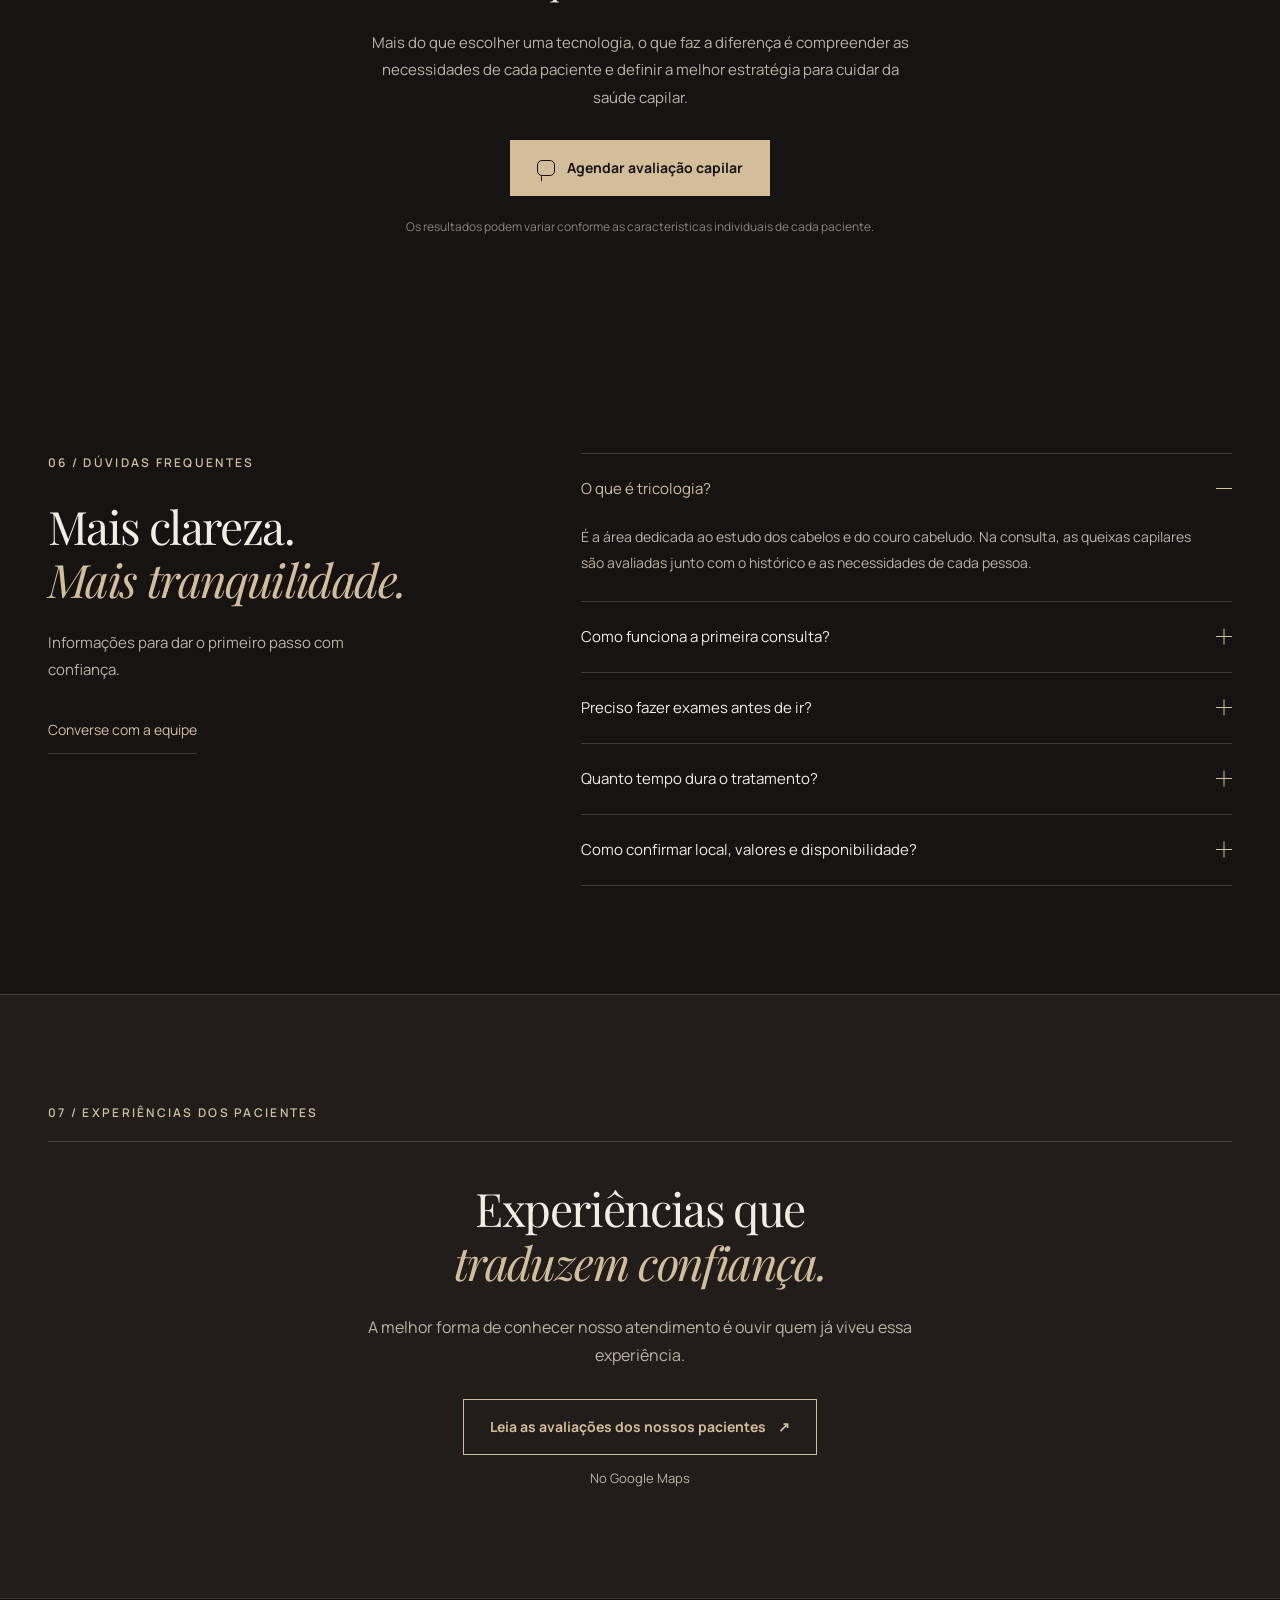
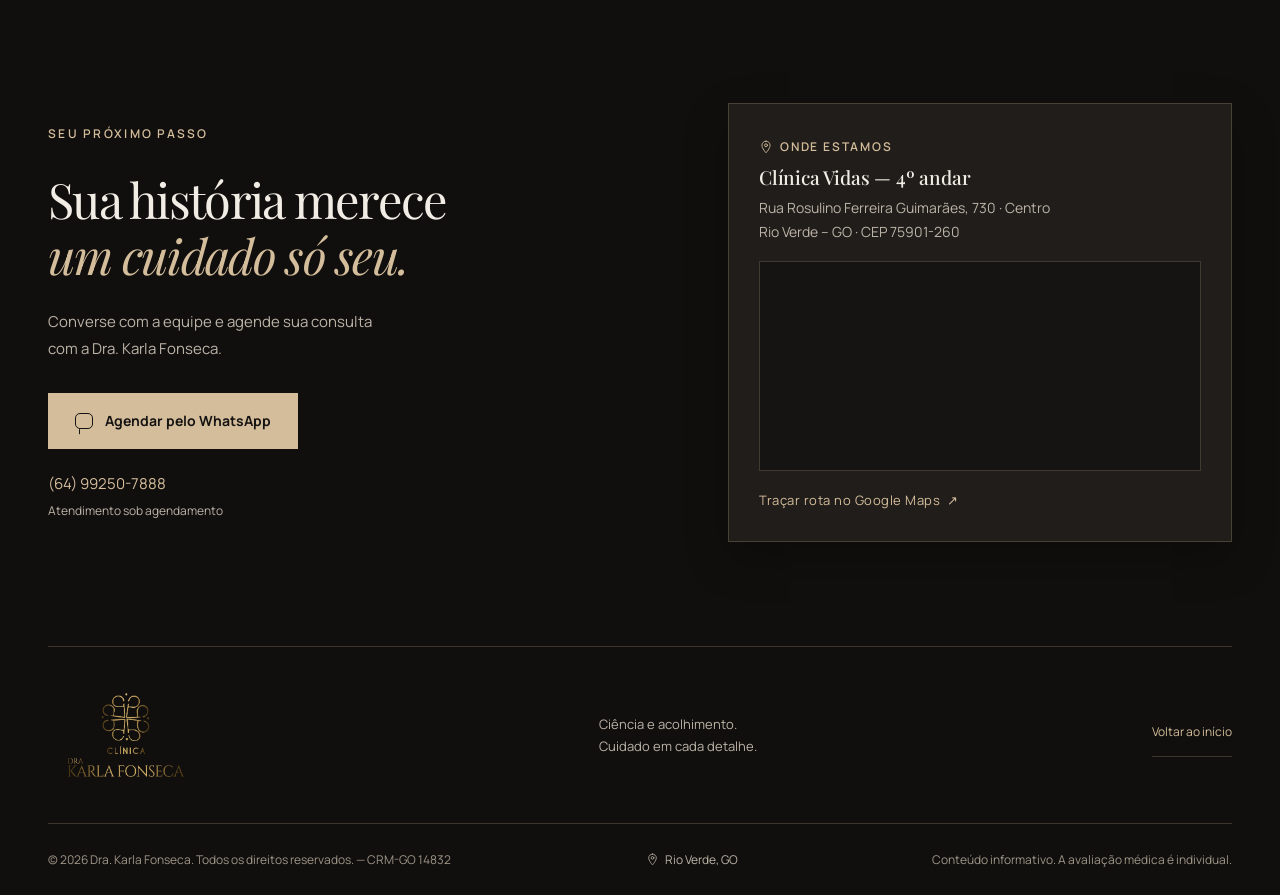
==== commit cd6b36bb: "fix: ajuste nos textos e imagens" ====
--- a/index.html
+++ b/index.html
@@ -5,7 +5,7 @@
   <meta charset="UTF-8">
   <meta name="viewport" content="width=device-width, initial-scale=1, viewport-fit=cover">
   <meta name="theme-color" content="#161412">
-  <title>Dra. Karla Fonseca | Dermatologia e saúde capilar</title>
+  <title>Dra. Karla Fonseca | Médica Tricologista</title>
   <meta name="description"
     content="Conheça o cuidado em saúde capilar da Dra. Karla Fonseca. Dermatologia, tricologia e acompanhamento personalizado. Agende sua consulta pelo WhatsApp.">
   <link rel="icon" type="image/svg+xml"
@@ -38,7 +38,7 @@
     <section class="hero" id="inicio" aria-labelledby="hero-title">
       <div class="container hero-grid">
         <div class="hero-copy">
-          <p class="eyebrow"><span class="tiny-line"></span> DERMATOLOGIA & TRICOLOGIA</p>
+          <p class="eyebrow"><span class="tiny-line"></span> MÉDICA TRICOLOGISTA</p>
           <h1 id="hero-title">Seu cabelo merece um cuidado que começa pelo <em>diagnóstico.</em></h1>
           <p class="hero-description">Uma abordagem médica individualizada para a saúde e a recuperação capilar, com
             ciência, precisão e recursos terapêuticos avançados.</p>
@@ -90,7 +90,7 @@
           </article>
         </div>
         <div class="care-note"><span class="small-cross" aria-hidden="true">+</span>
-          <p>O cuidado começa com uma avaliação médica. Cada pessoa pode precisar de uma abordagem diferente.</p>
+          <p>Cada paciente precisa de uma abordagem individual.</p>
         </div>
       </div>
     </section>
@@ -225,7 +225,7 @@
               <div class="results-grid">
                 <figure class="result-photo">
                   <figcaption><span>Avaliação inicial</span></figcaption>
-                  <div class="result-image"><img src="assets/resultado-4-antes.png"
+                  <div class="result-image result-image--scalp-before"><img src="assets/resultado-4-antes.png"
                       alt="Avaliação inicial, comparação 4" width="3024" height="4032" loading="lazy"
                       decoding="async"></div>
                 </figure>
--- a/styles.css
+++ b/styles.css
@@ -1989,7 +1989,16 @@
 }
 
 .result-slide .results-grid {
-    grid-template-columns: repeat(2, minmax(0, 1fr))
+    grid-template-columns: repeat(2, minmax(0, 1fr));
+    grid-template-rows: auto auto;
+    row-gap: 0
+}
+
+.result-slide .result-photo {
+    display: grid;
+    grid-row: 1 / span 2;
+    grid-template-rows: subgrid;
+    min-width: 0
 }
 
 .result-slide .result-image {
@@ -2001,6 +2010,21 @@
     height: 100%;
     object-fit: cover;
     object-position: center top
+}
+
+.result-slide .result-image--scalp-before {
+    position: relative;
+    overflow: hidden
+}
+
+.result-slide .result-image--scalp-before img {
+    position: absolute;
+    width: 150%;
+    max-width: none;
+    height: auto;
+    left: 50%;
+    top: 50%;
+    transform: translate(-50%, -50%)
 }
 
 .carousel-controls {
@@ -2084,7 +2108,8 @@
     }
 
     .result-slide .results-grid {
-        gap: 10px
+        column-gap: 10px;
+        row-gap: 0
     }
 
     .result-slide figcaption {
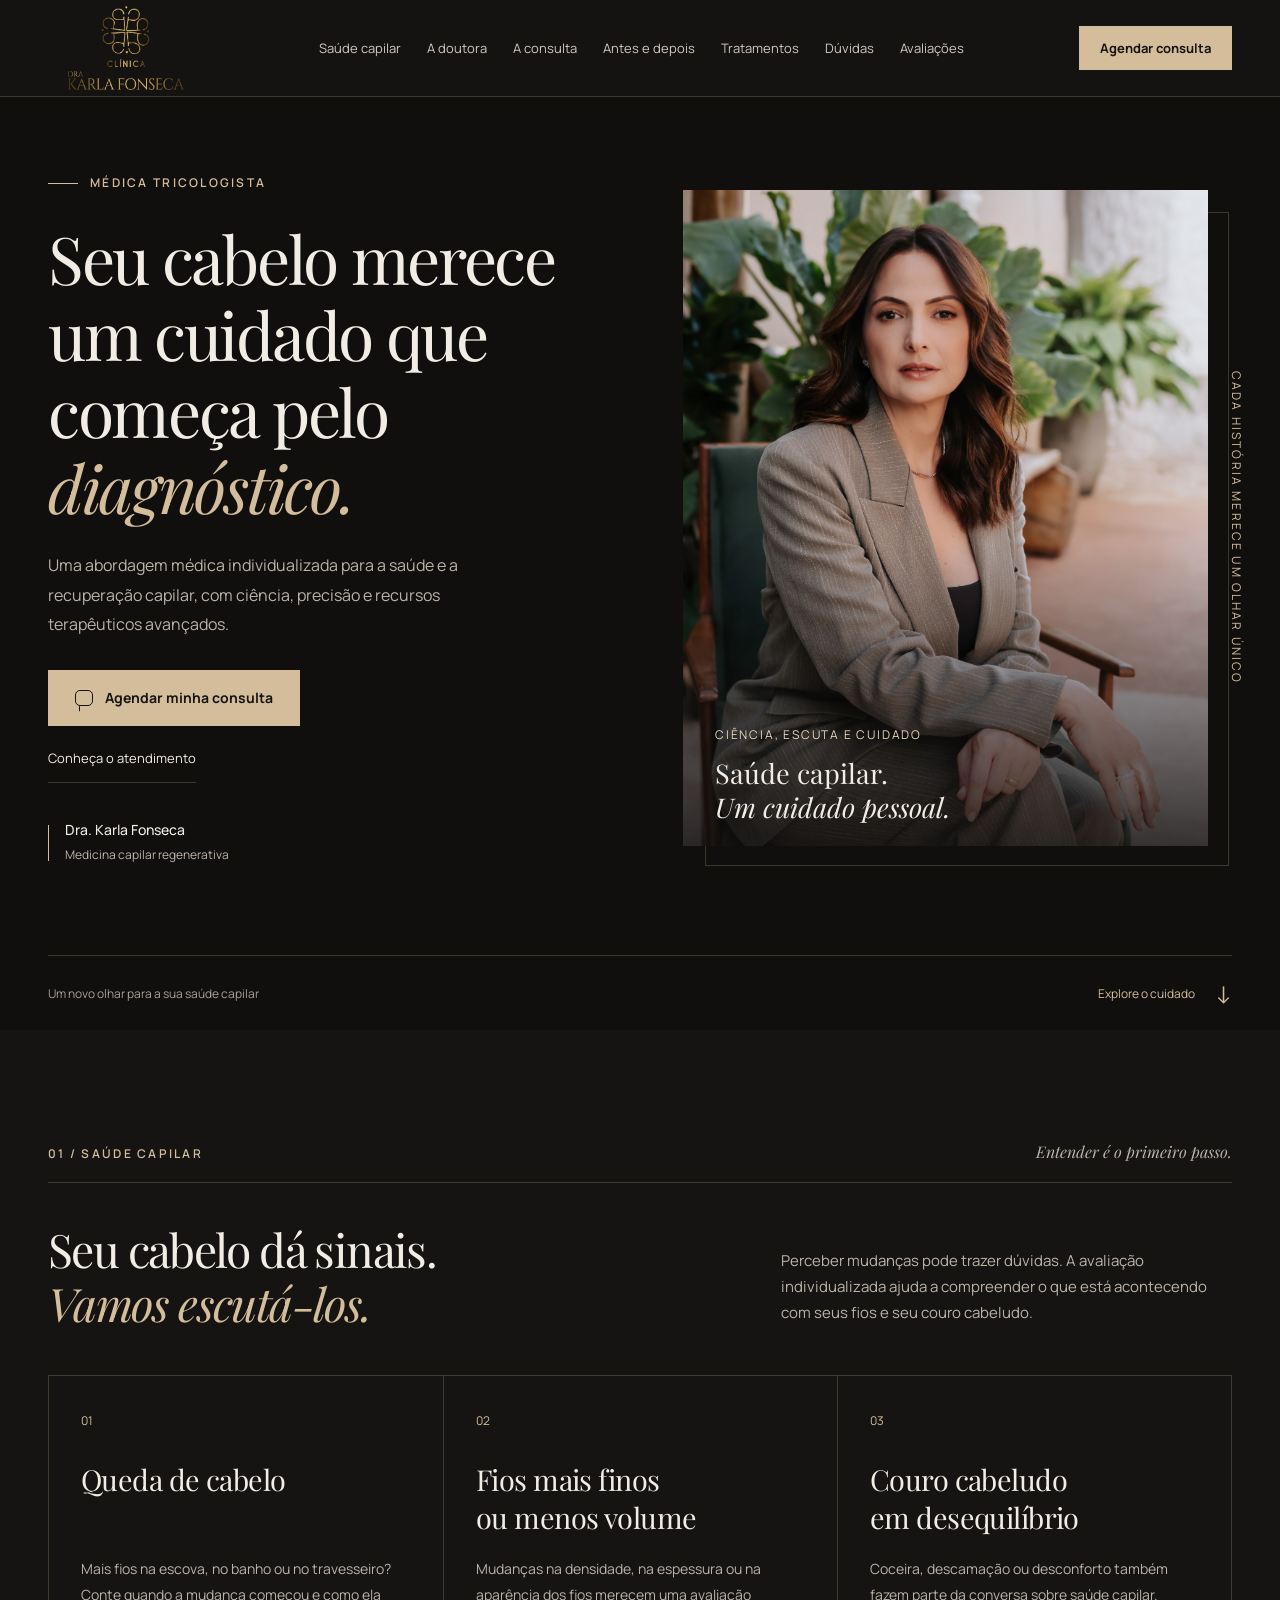
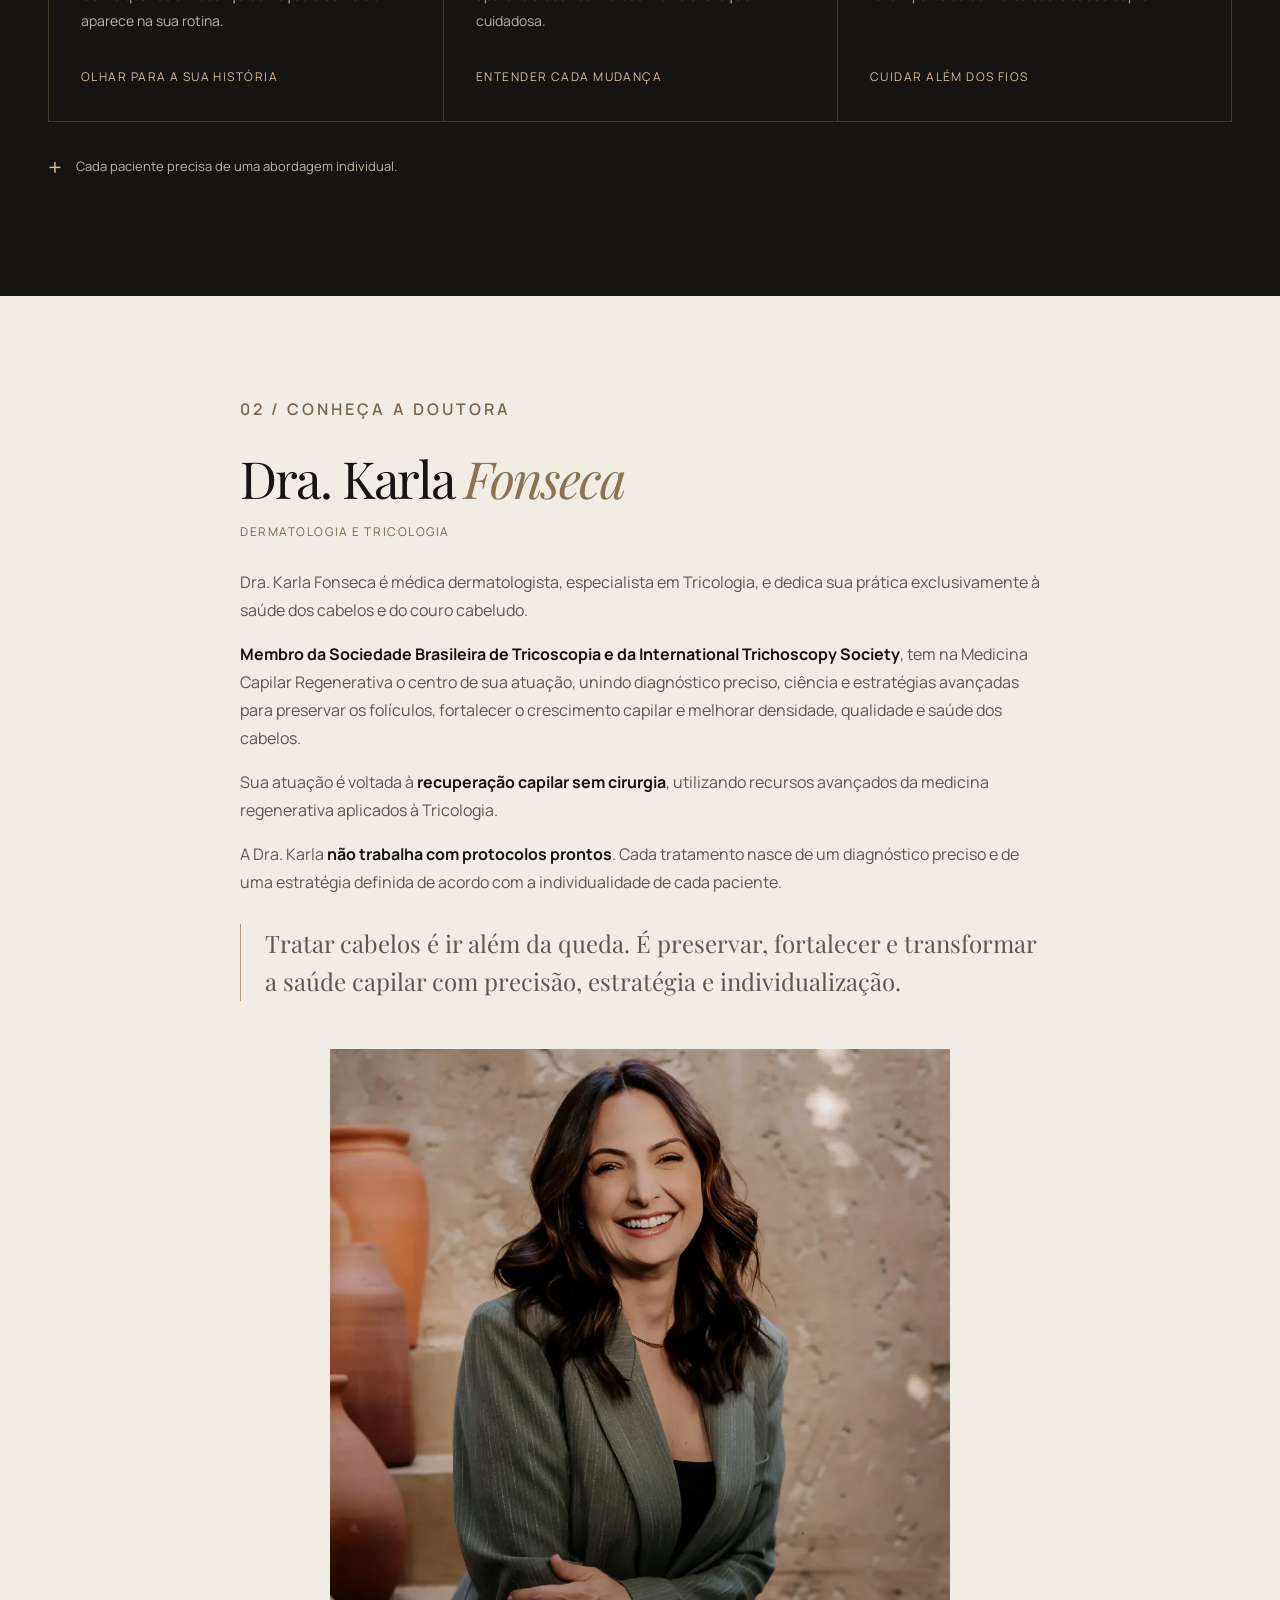
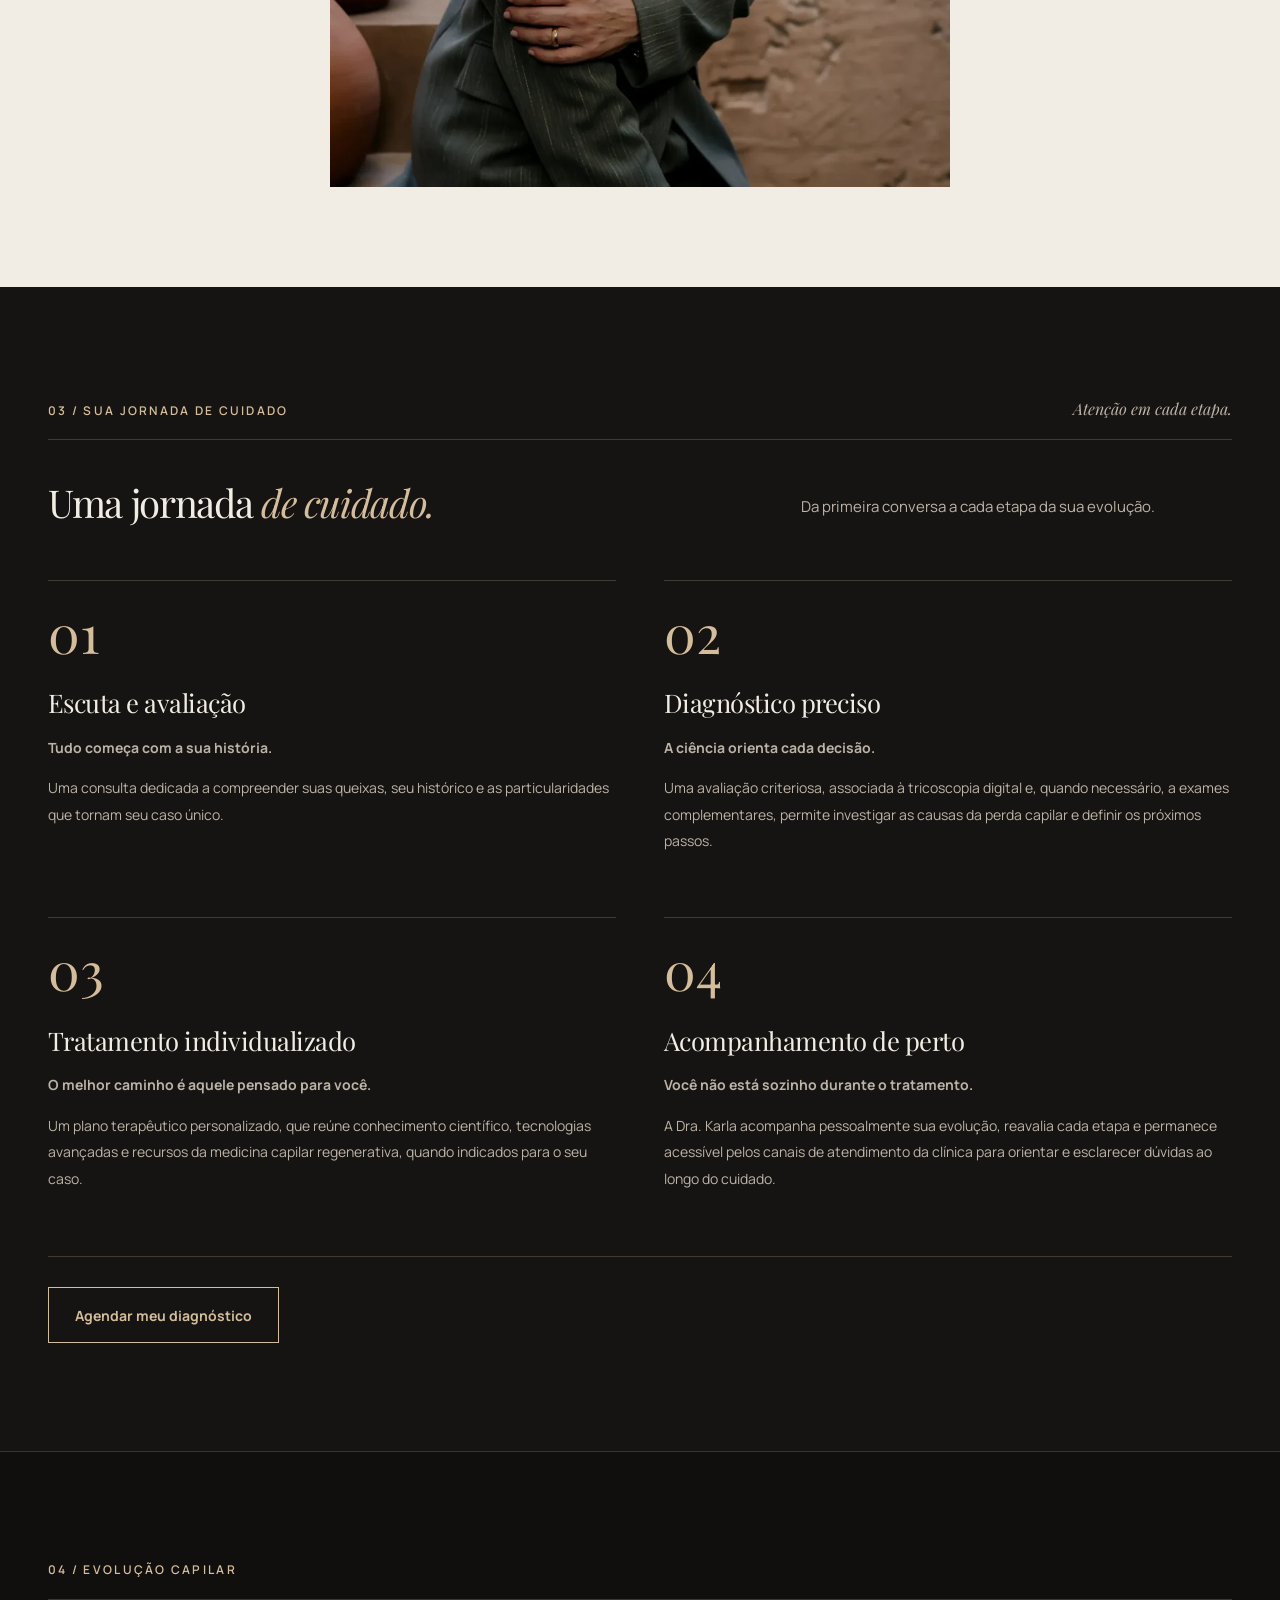
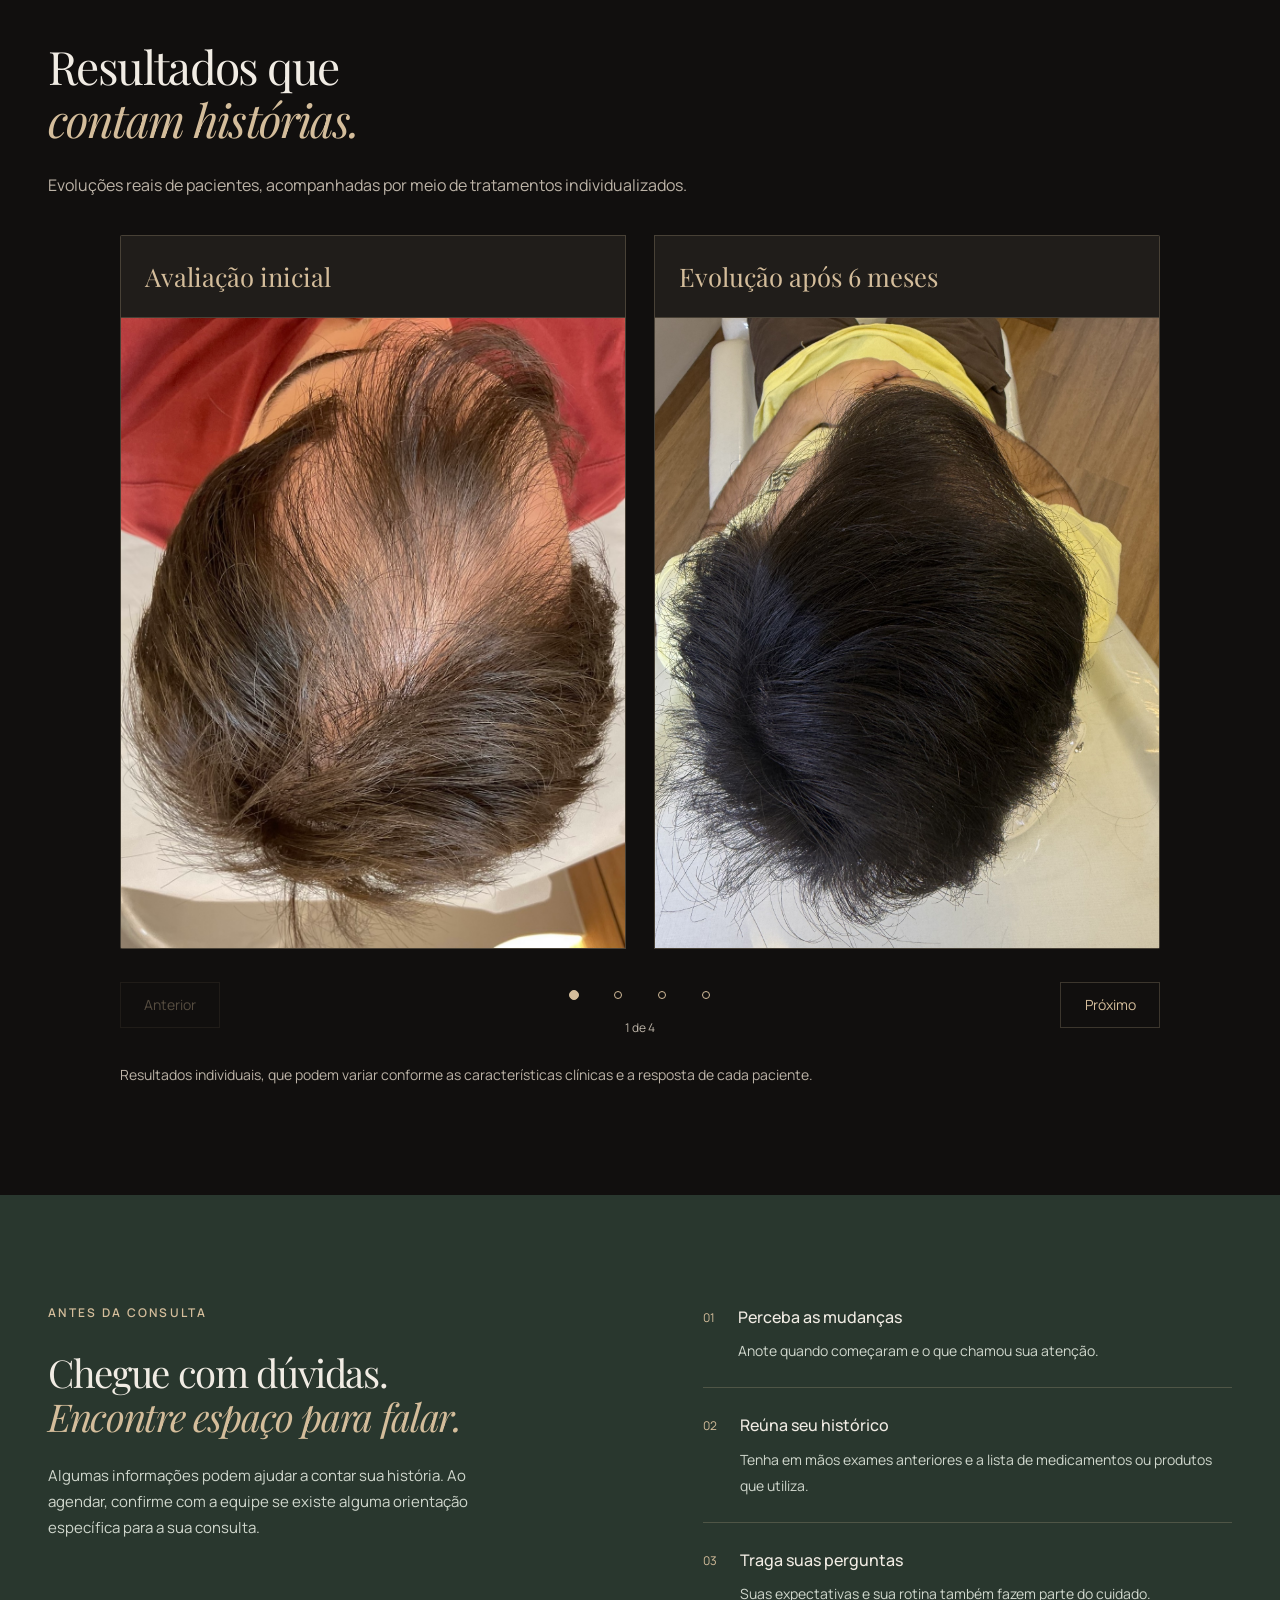
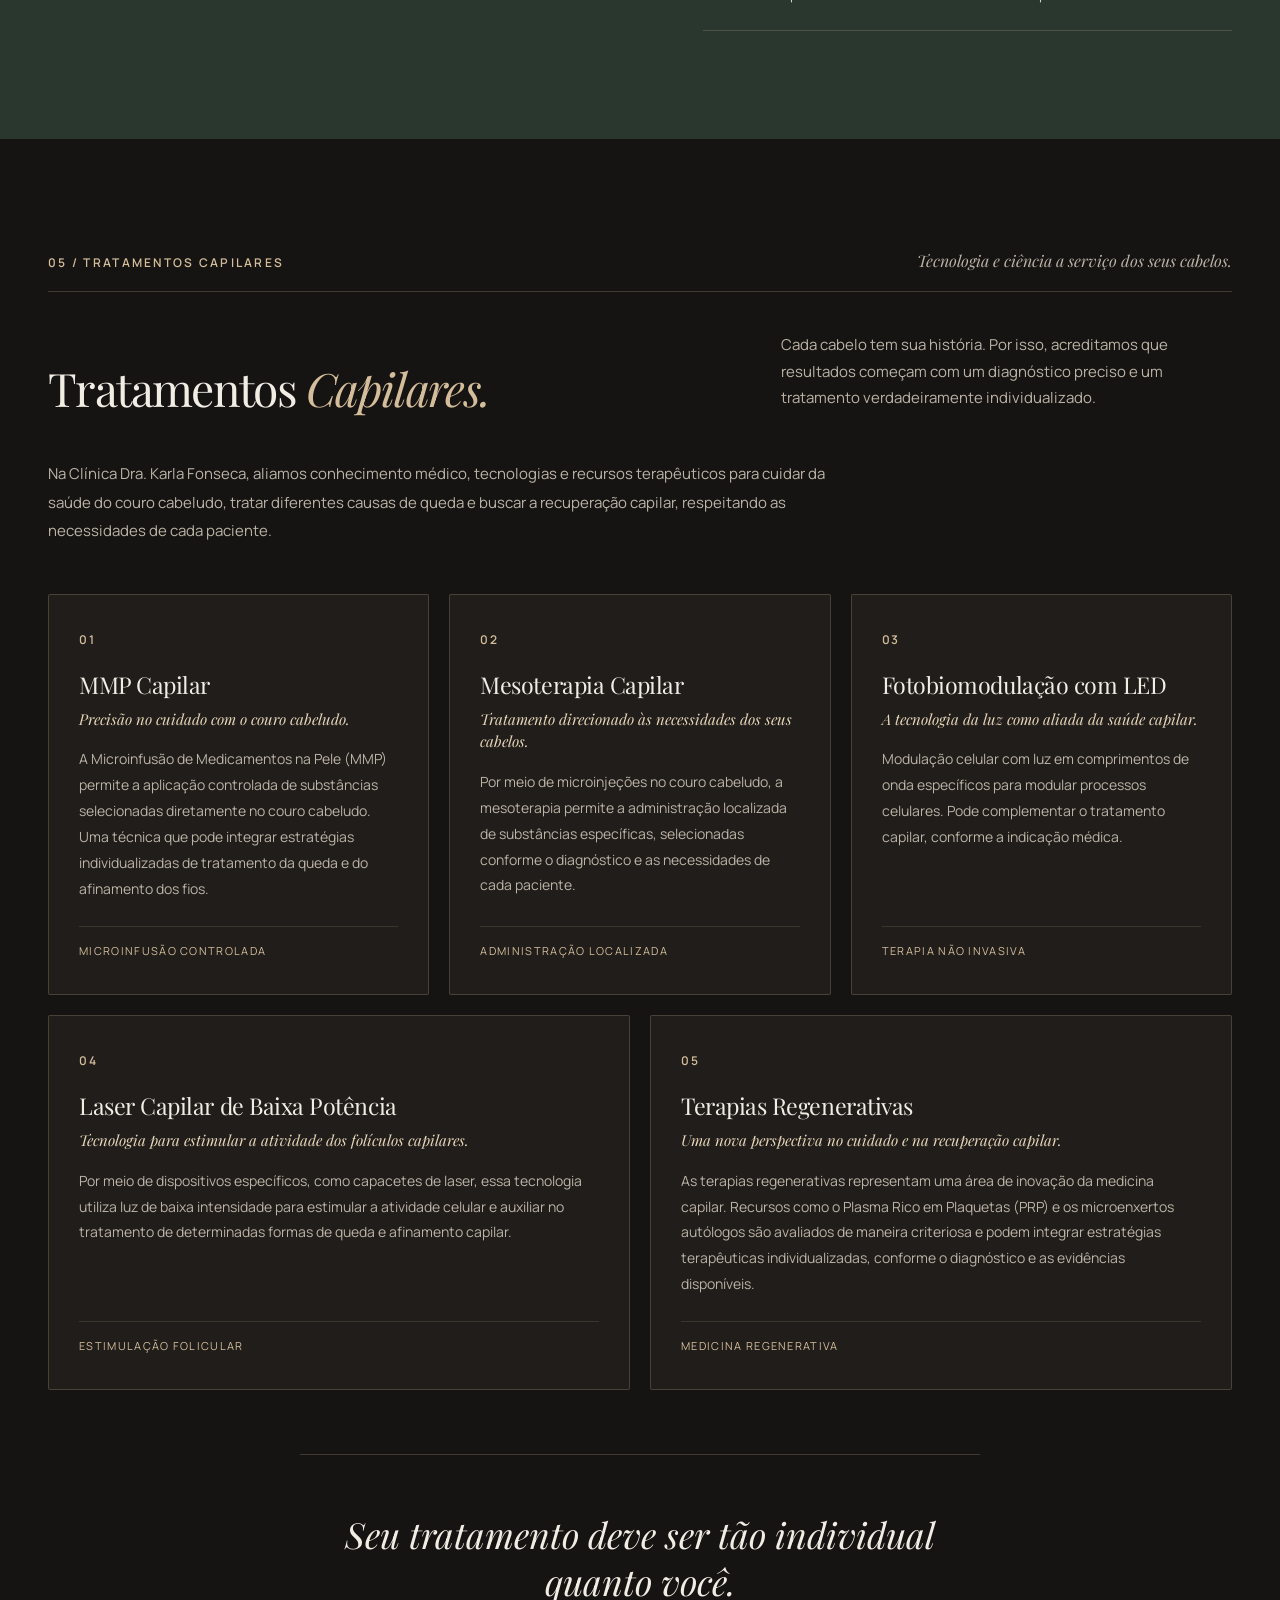
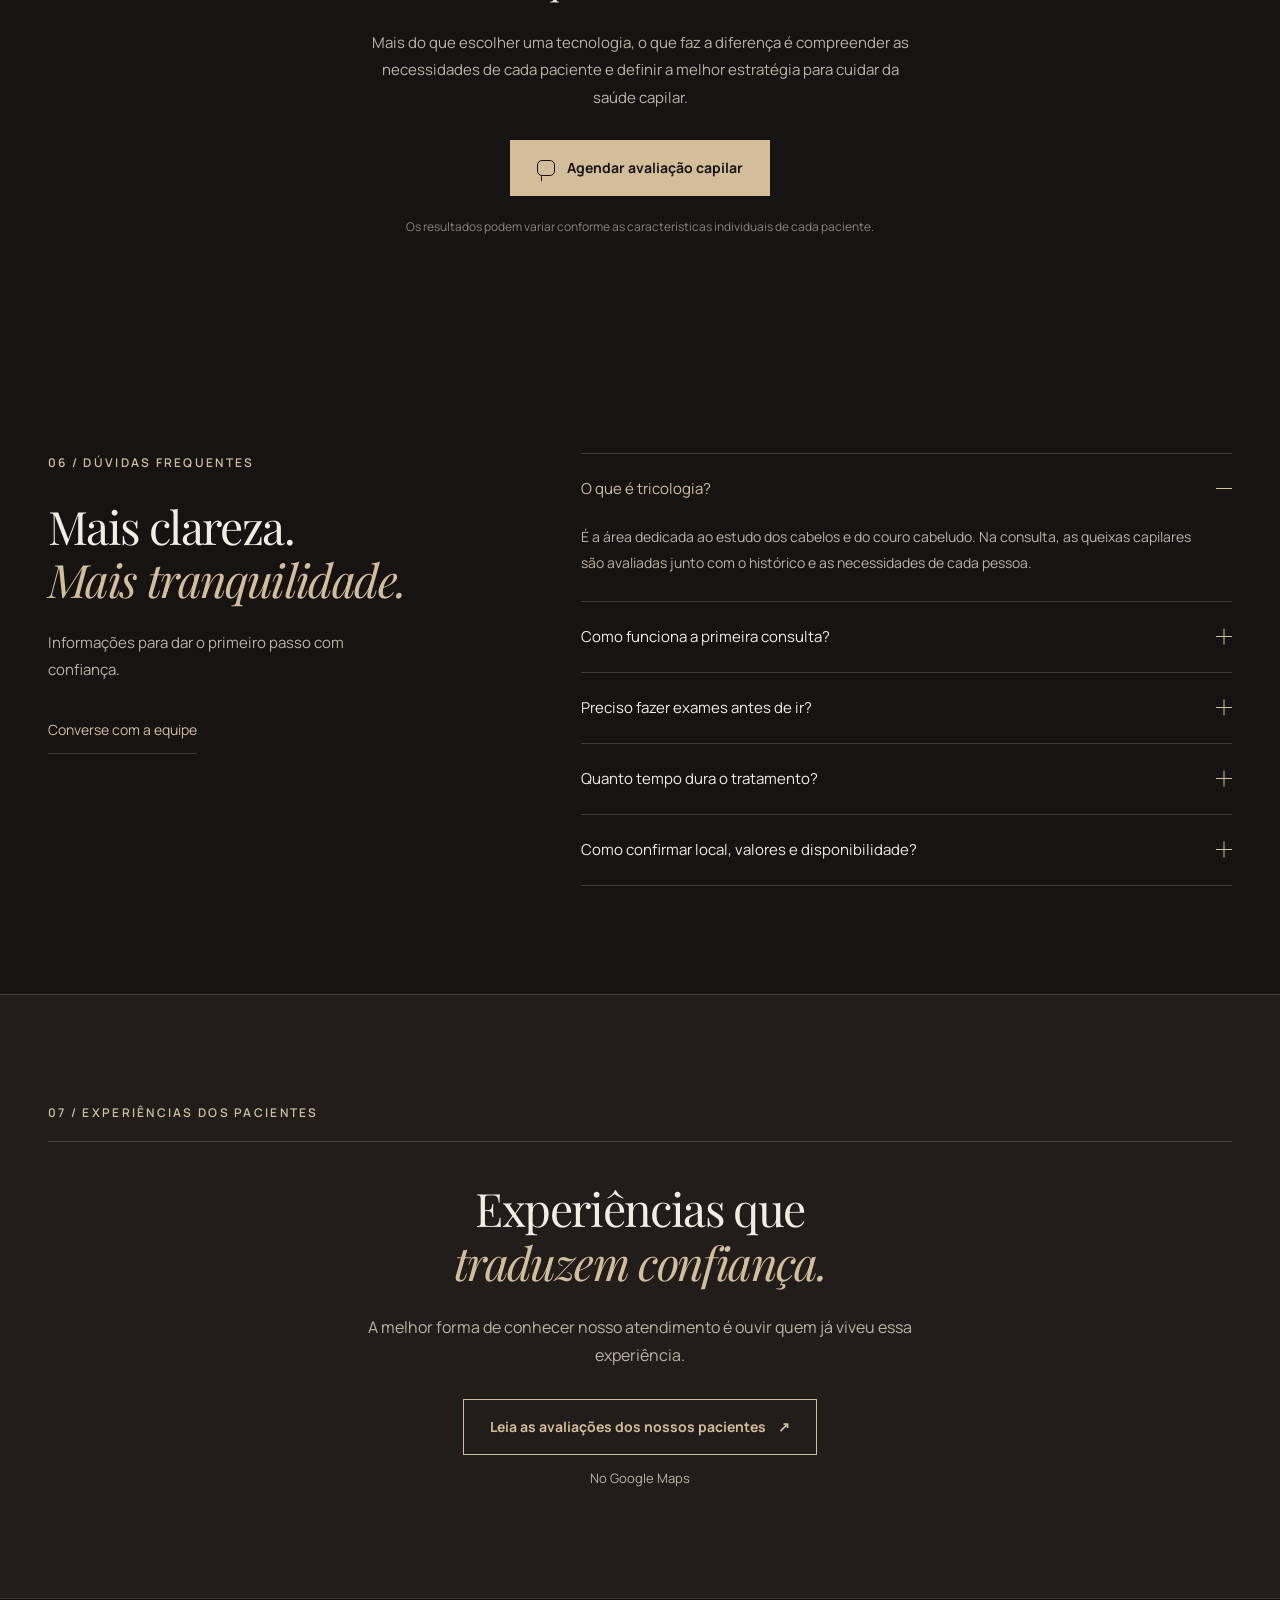
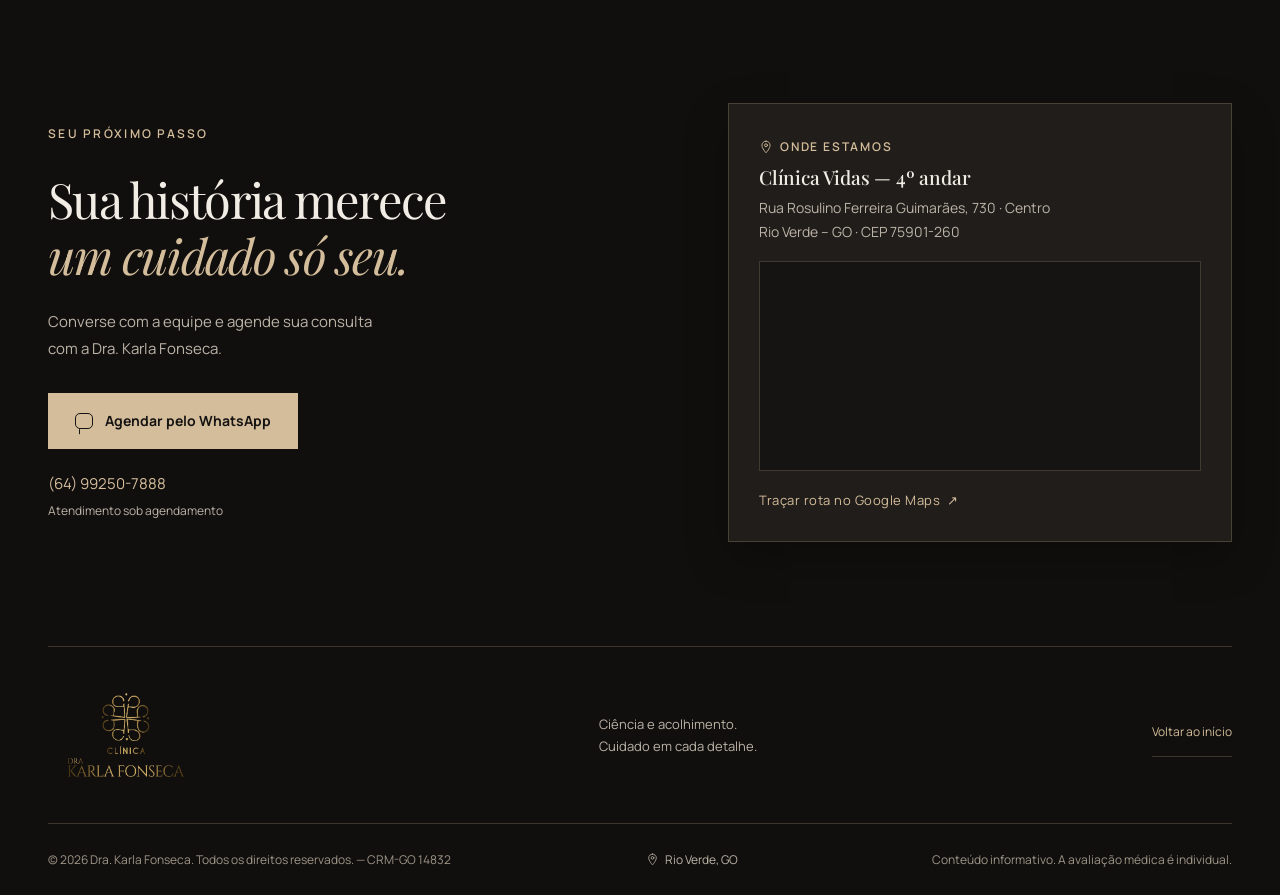
==== commit 5bd2ff89: "fix: ajustes no texto" ====
--- a/index.html
+++ b/index.html
@@ -320,7 +320,7 @@
             <span class="card-index">03</span>
             <h3>Fotobiomodulação com LED</h3>
             <p class="treatment-subtitle">A tecnologia da luz como aliada da saúde capilar.</p>
-            <p>Uma terapia não invasiva que utiliza luz em comprimentos de onda específicos para modular processos
+            <p>Modulação celular com luz em comprimentos de onda específicos para modular processos
               celulares. Pode complementar o tratamento capilar, conforme a indicação médica.</p>
             <span class="card-label">TERAPIA NÃO INVASIVA</span>
           </article>
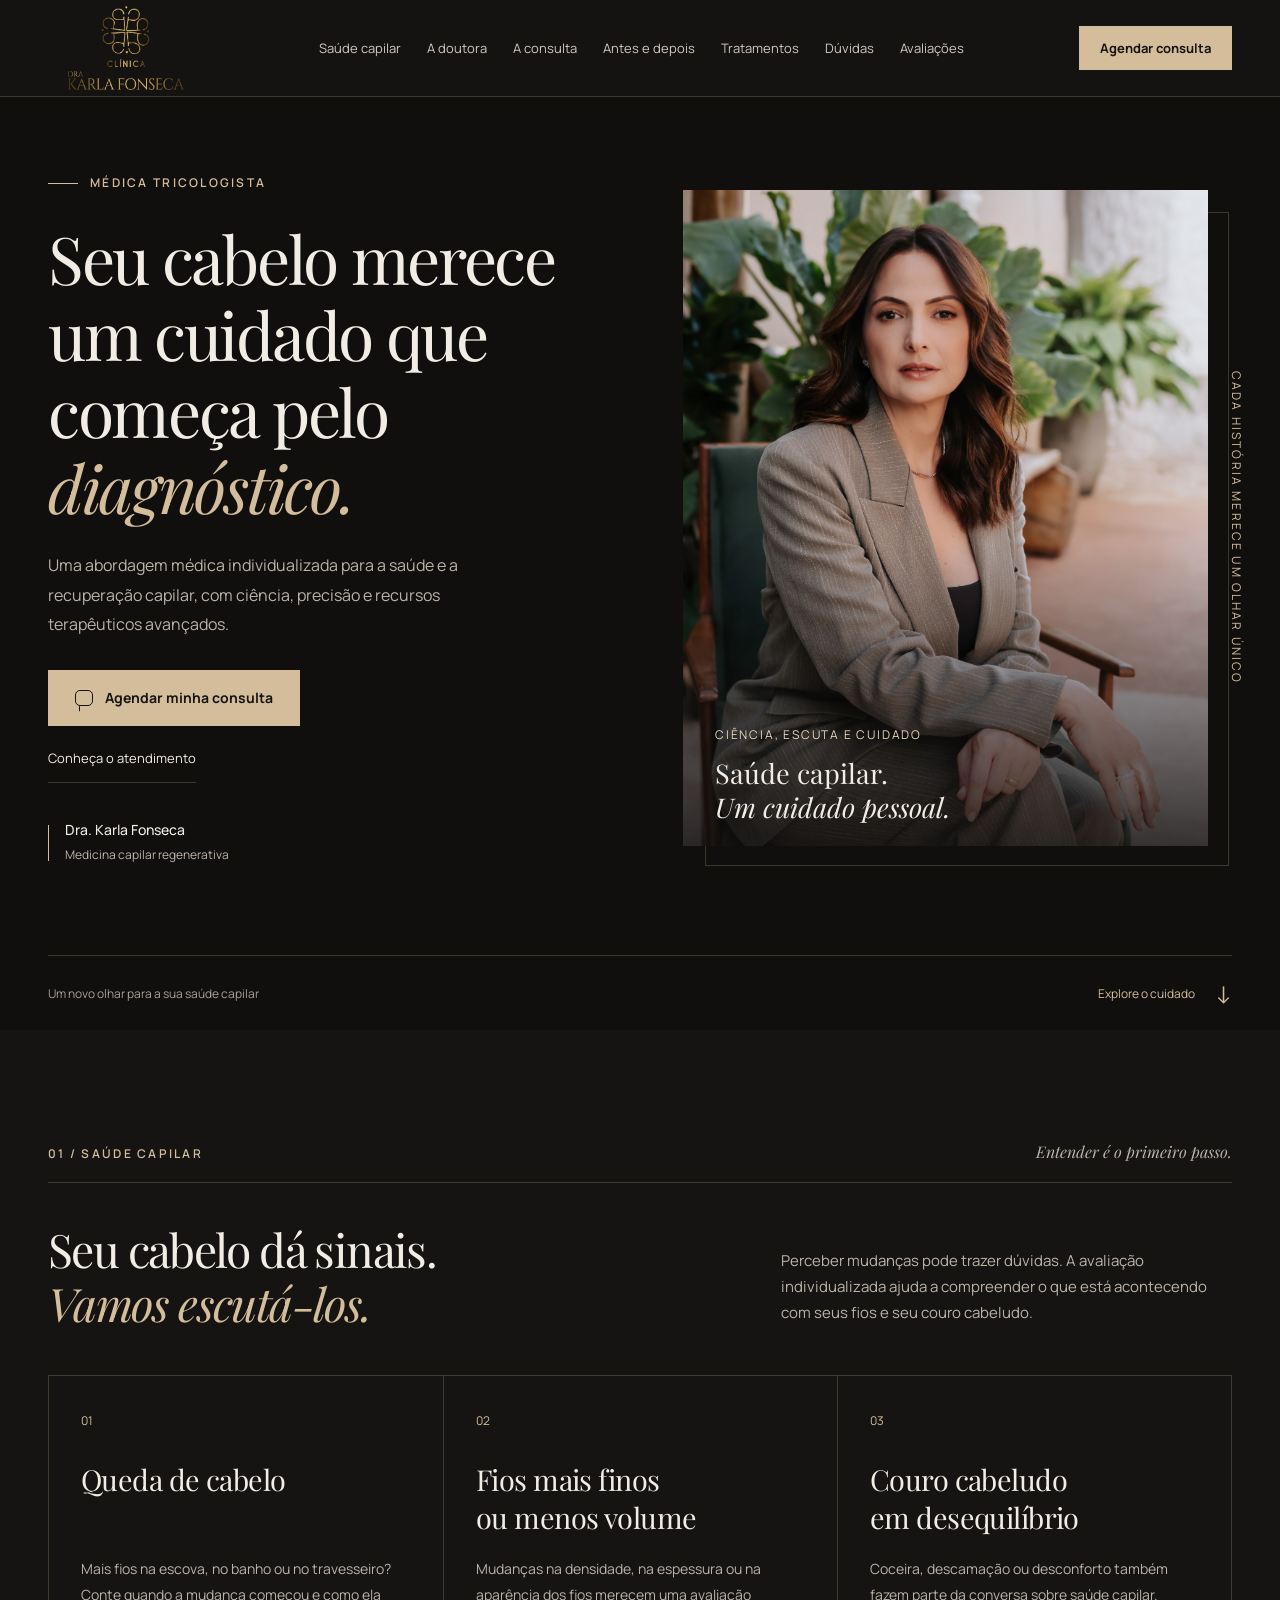
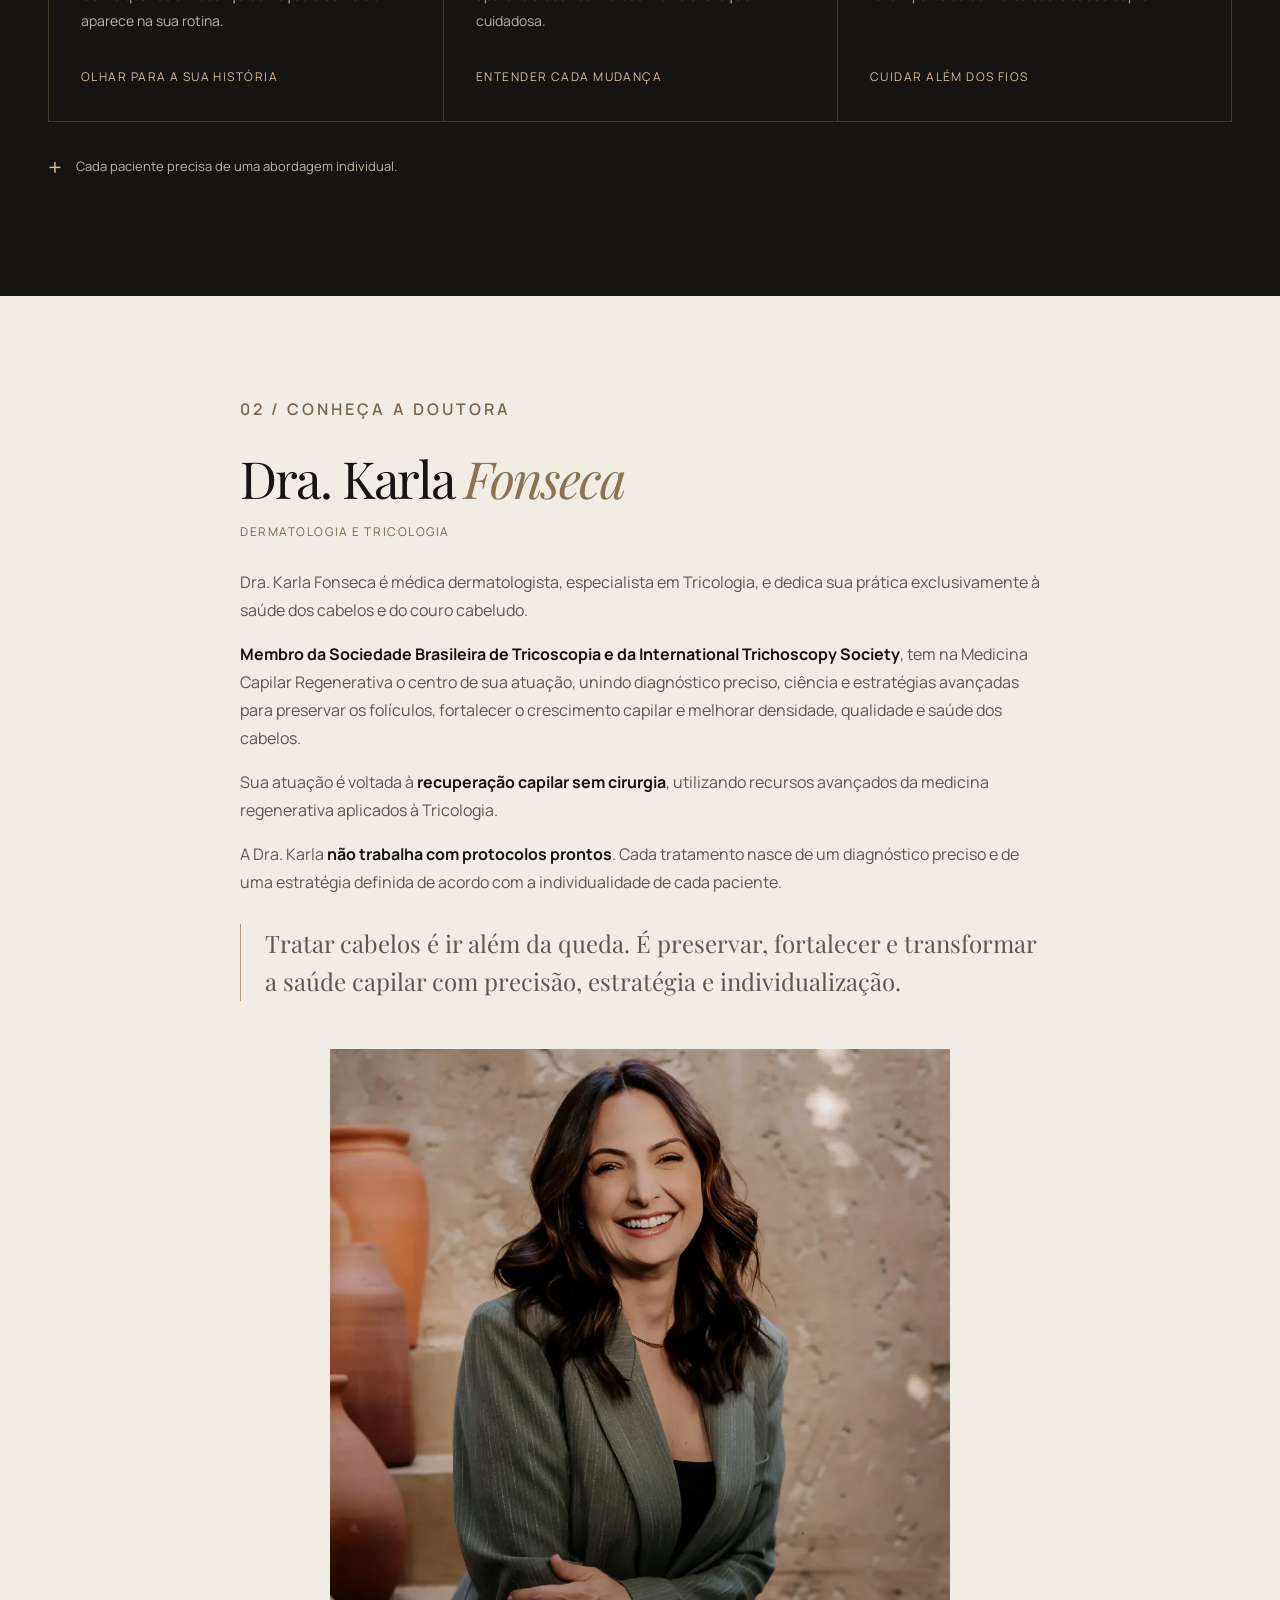
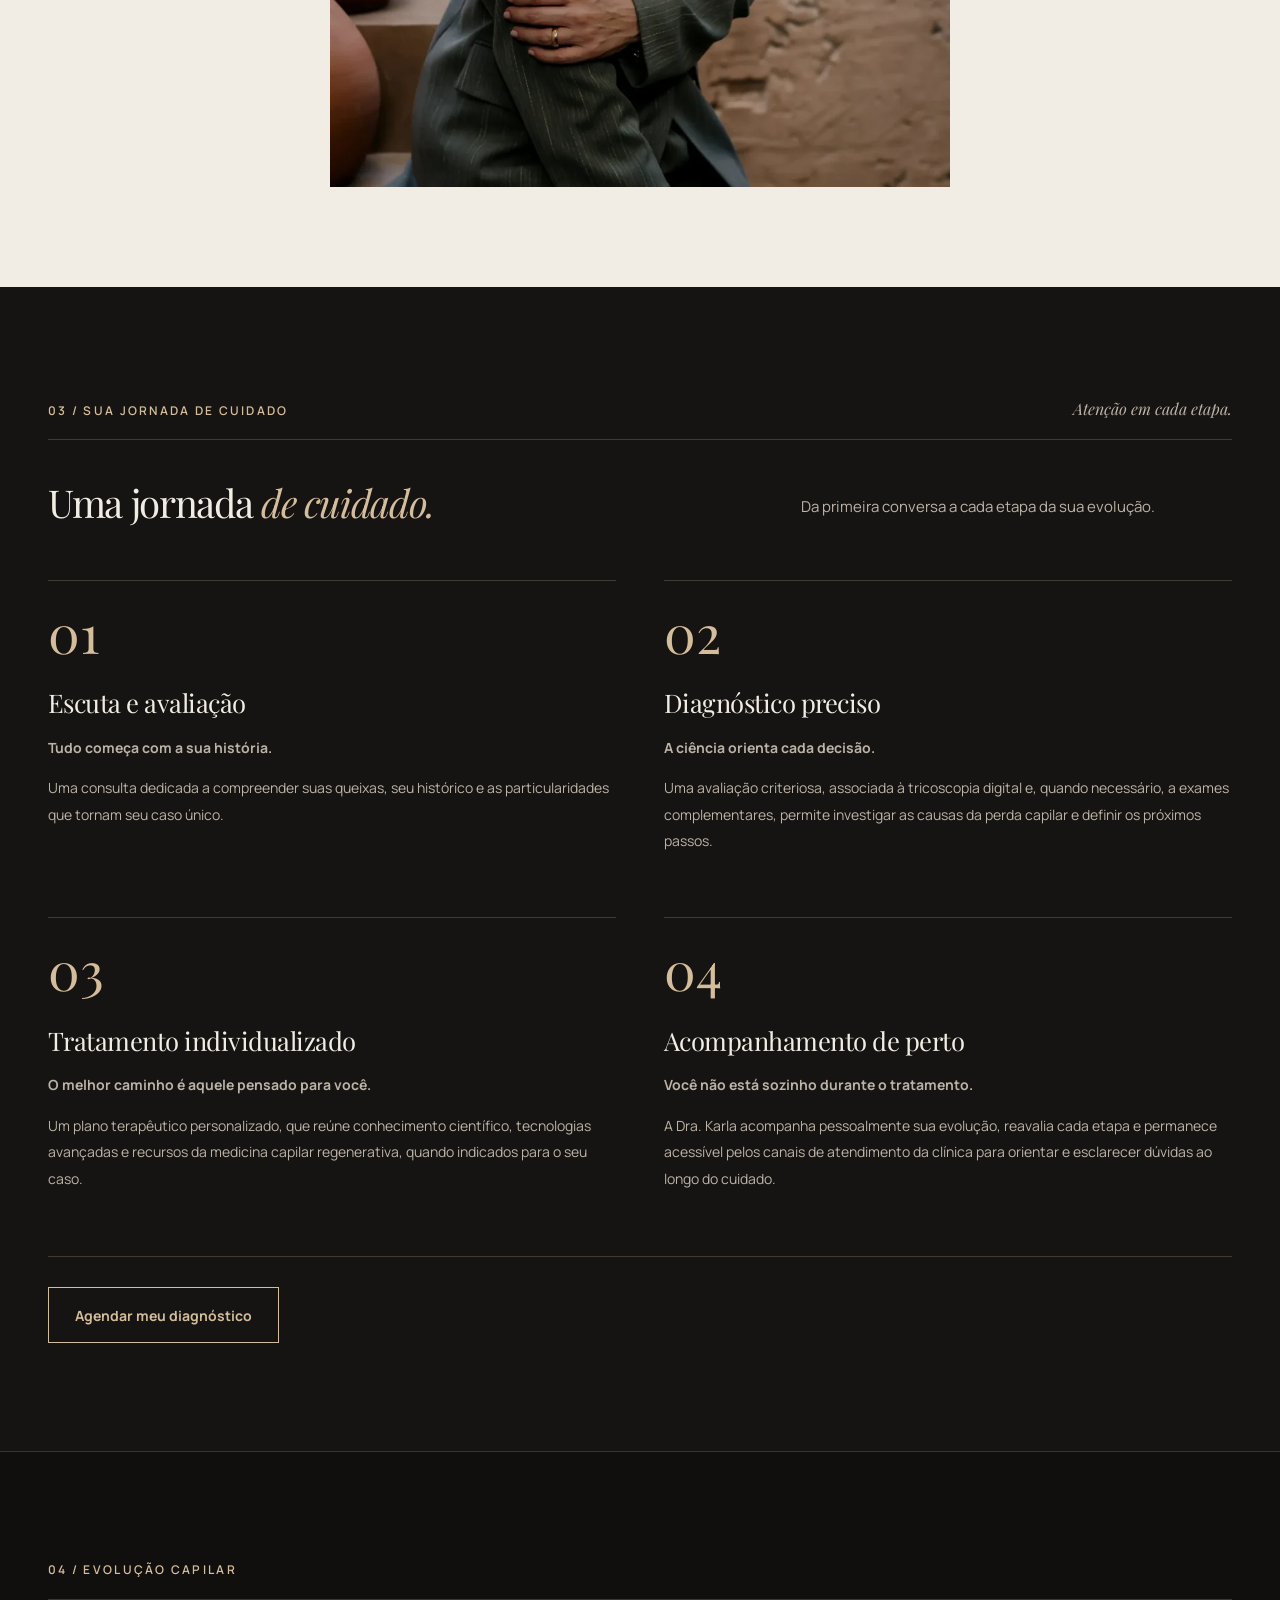
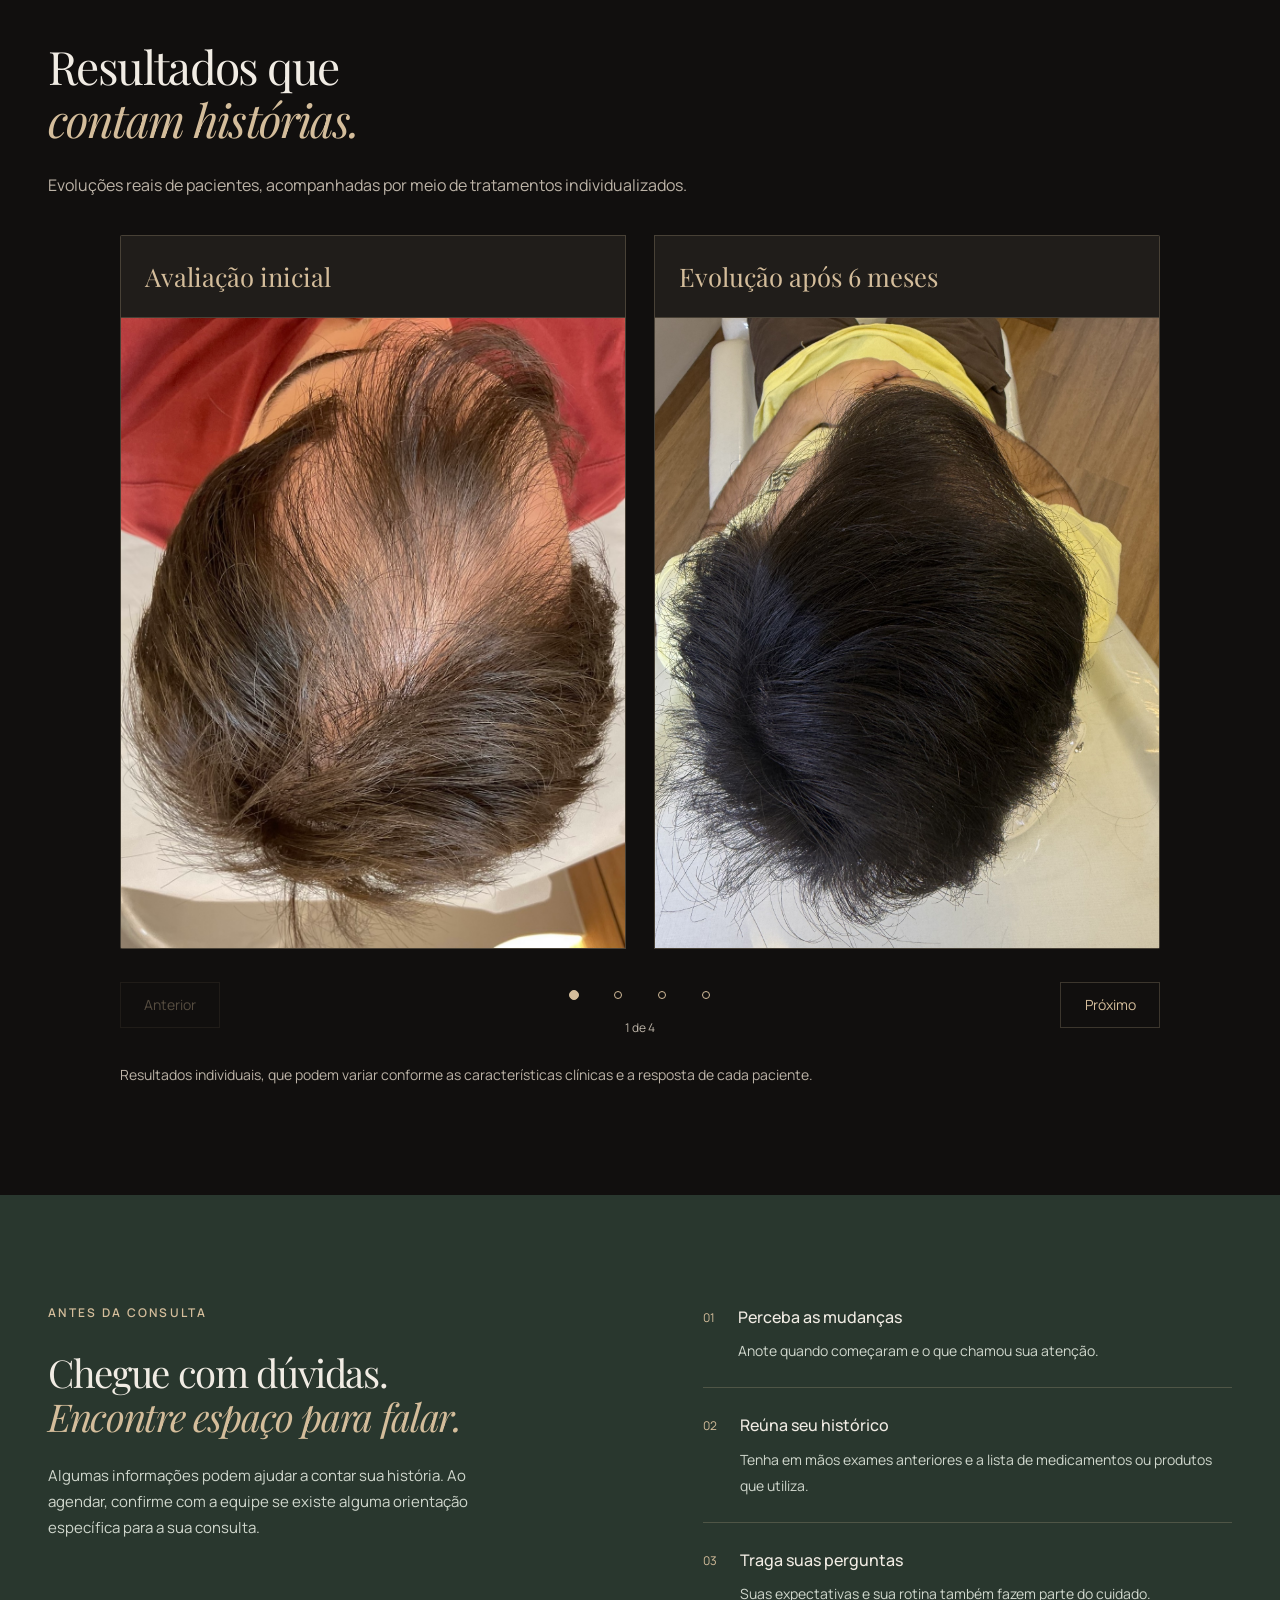
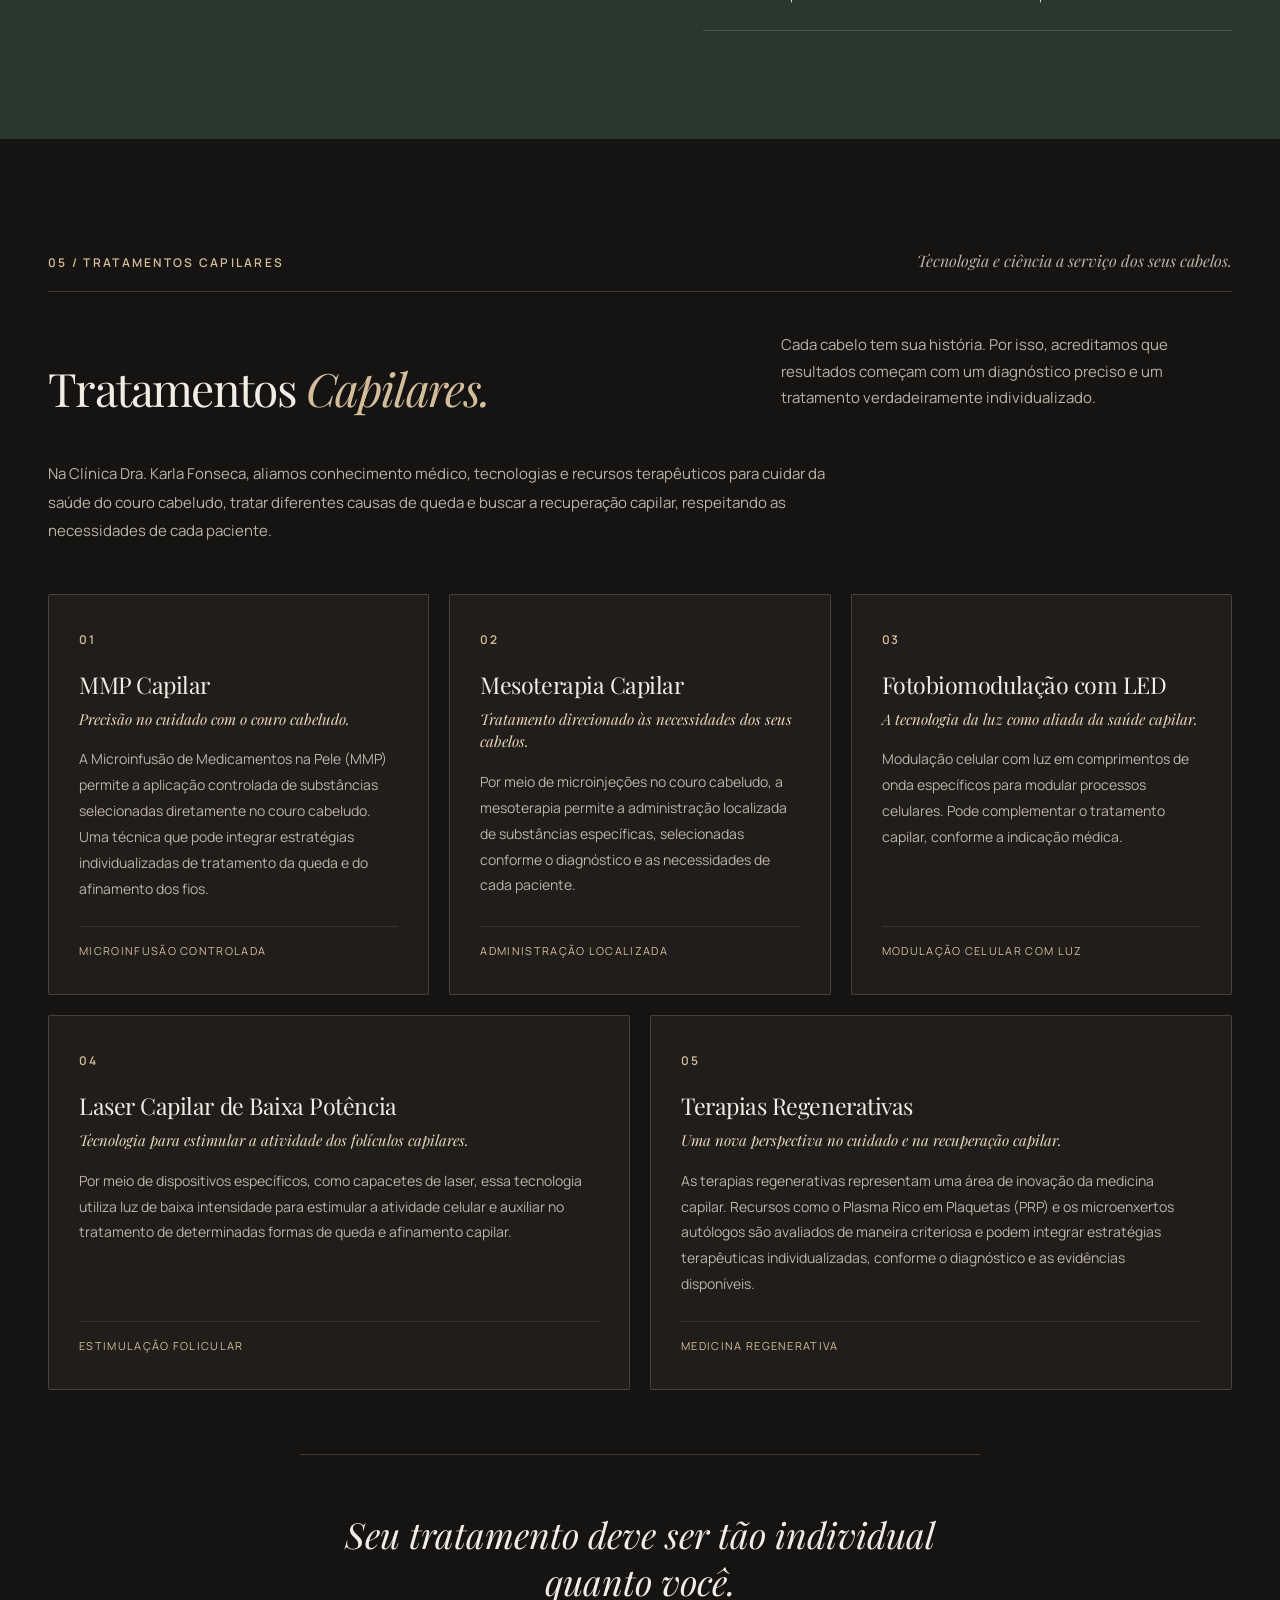
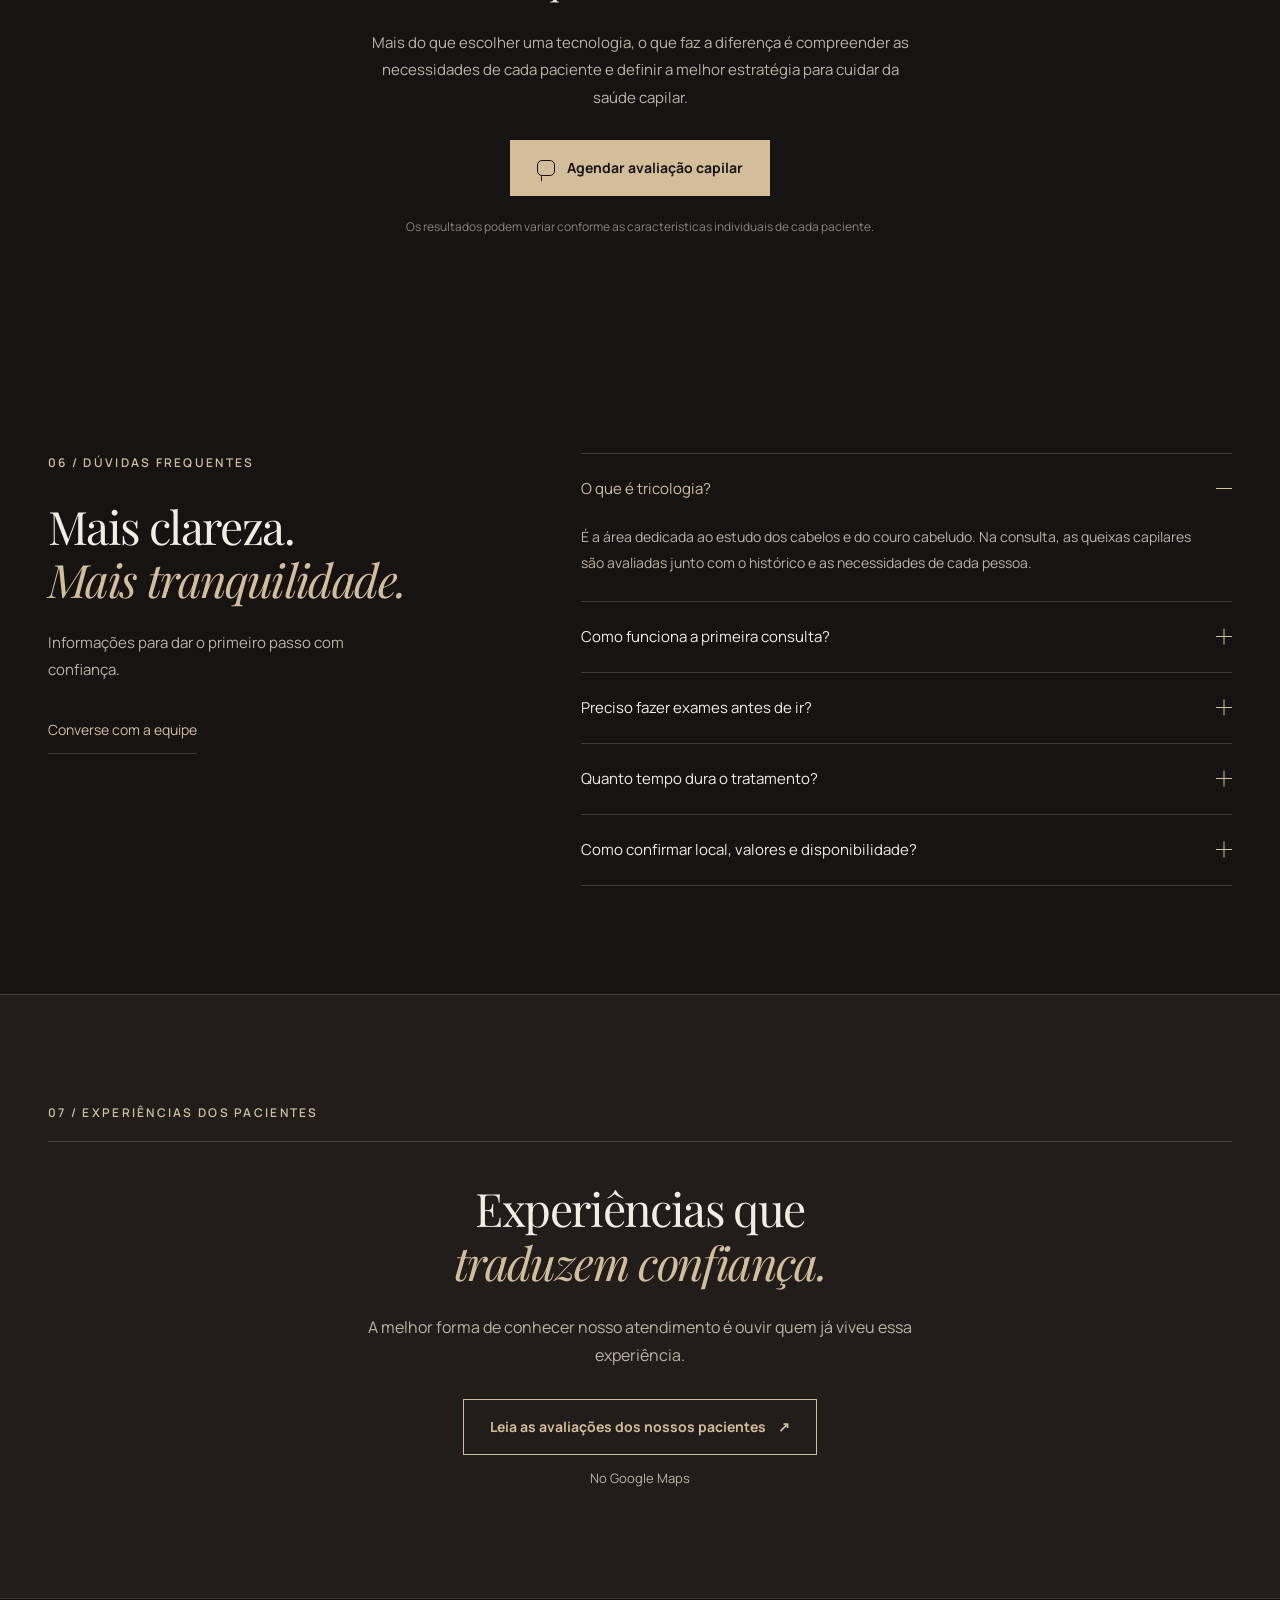
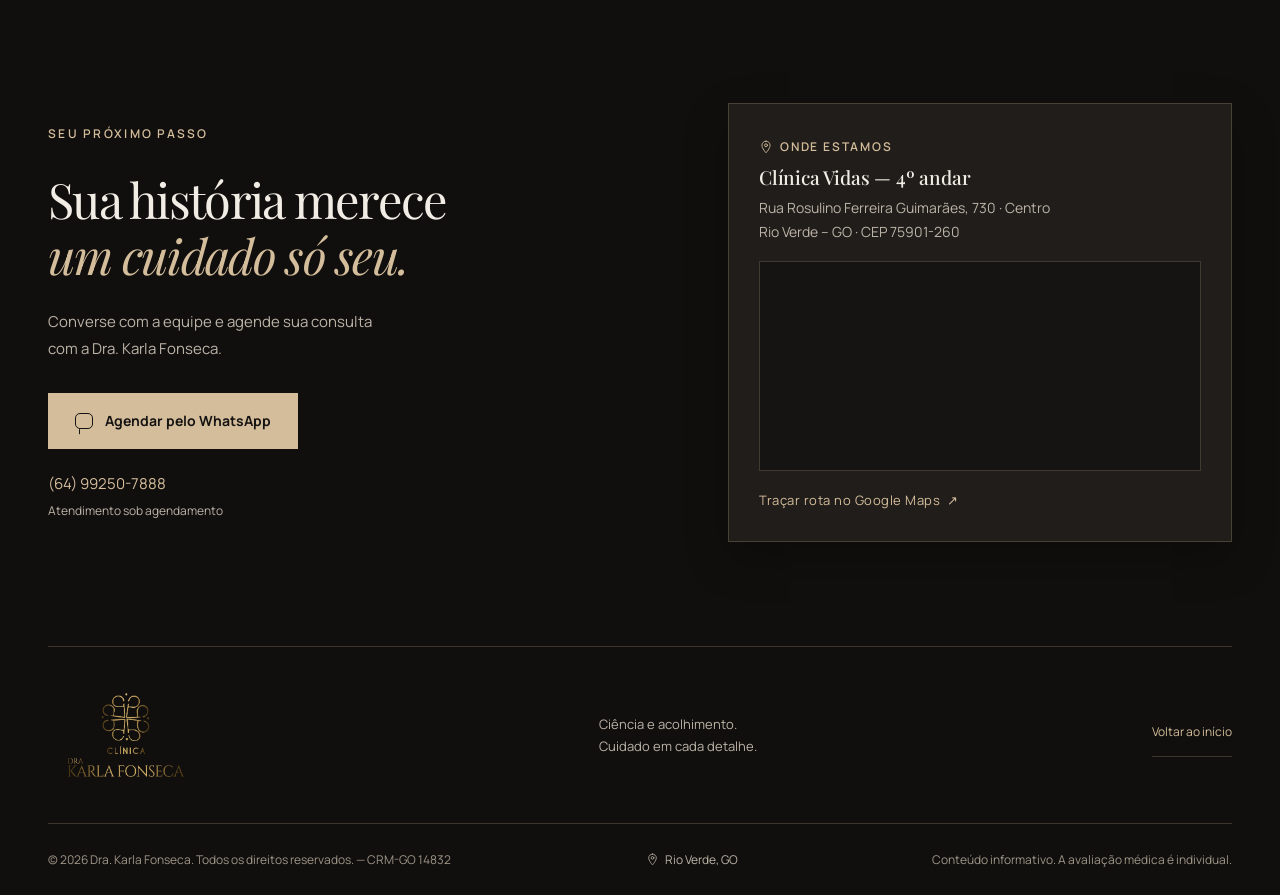
==== commit 059af425: "fix: ajustes no texto/2" ====
--- a/index.html
+++ b/index.html
@@ -322,7 +322,7 @@
             <p class="treatment-subtitle">A tecnologia da luz como aliada da saúde capilar.</p>
             <p>Modulação celular com luz em comprimentos de onda específicos para modular processos
               celulares. Pode complementar o tratamento capilar, conforme a indicação médica.</p>
-            <span class="card-label">TERAPIA NÃO INVASIVA</span>
+            <span class="card-label">MODULAÇÃO CELULAR COM LUZ</span>
           </article>
           <article class="treatment-card">
             <span class="card-index">04</span>
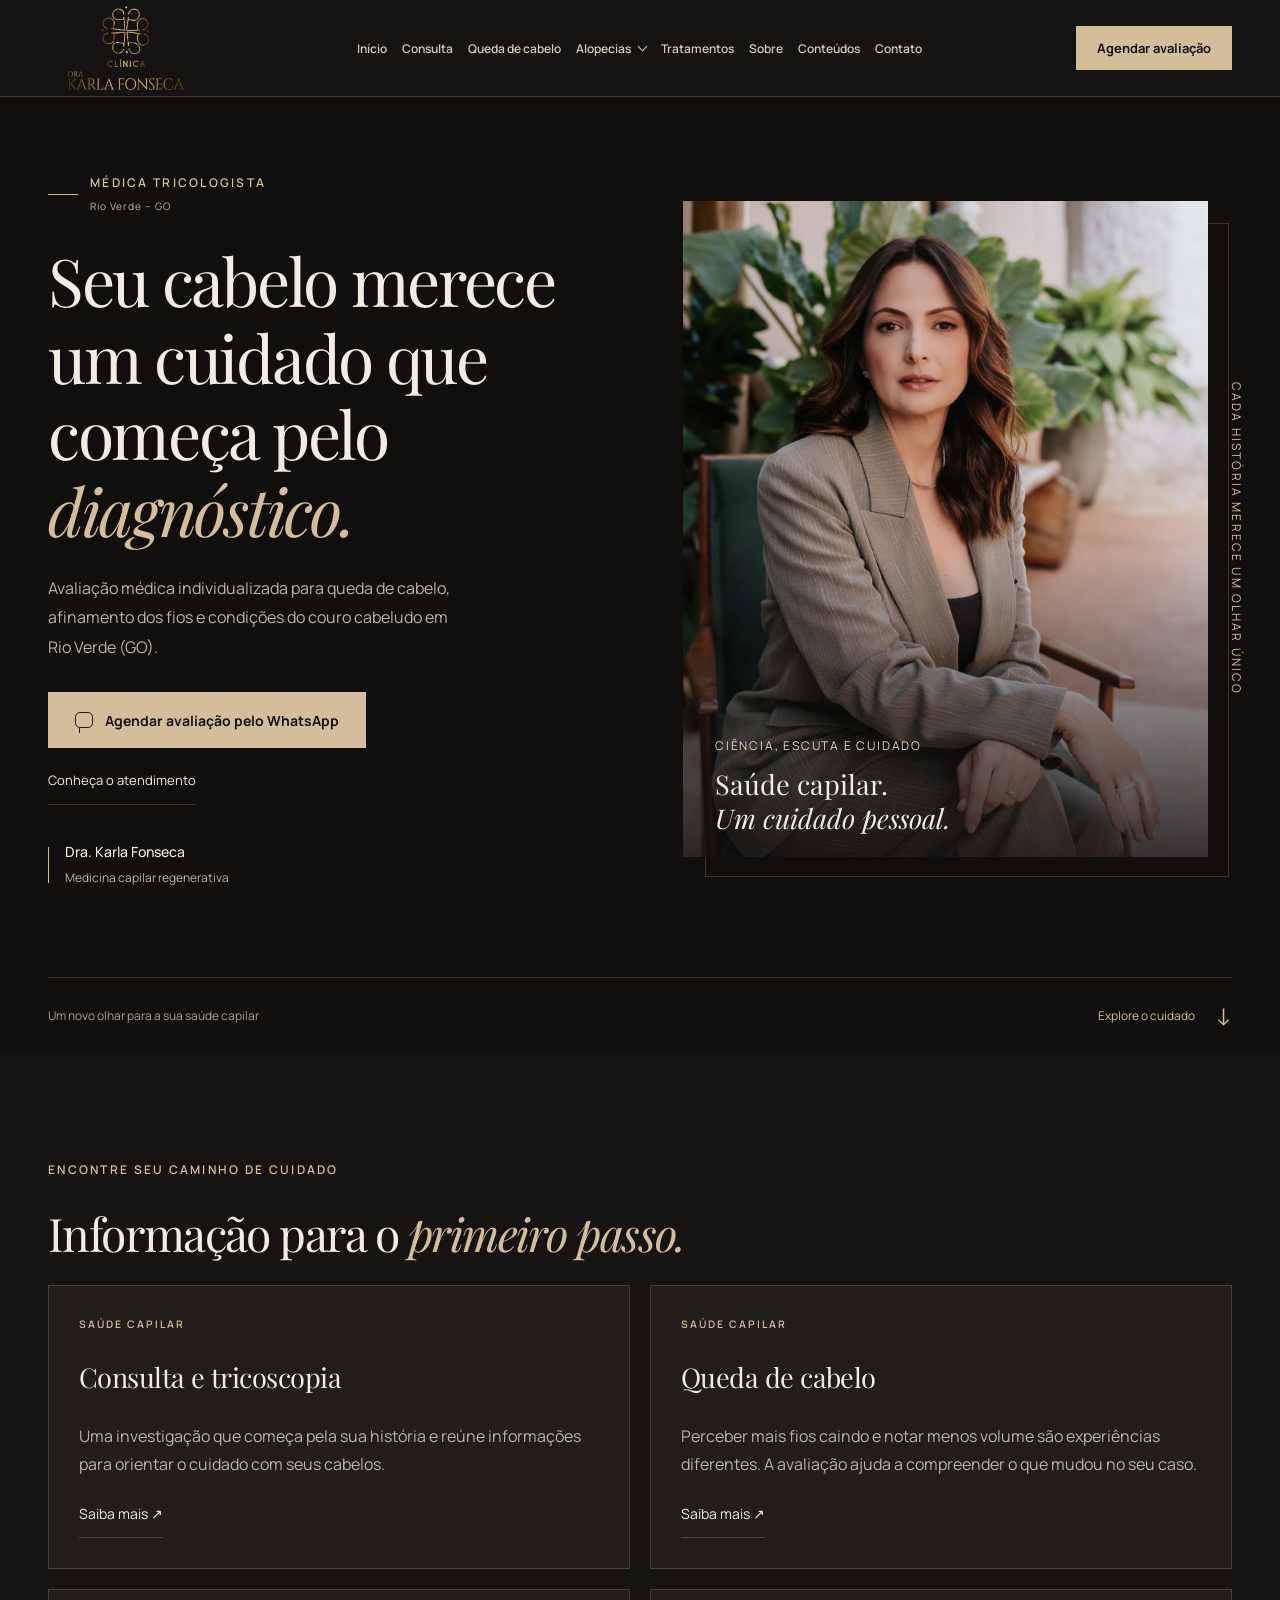
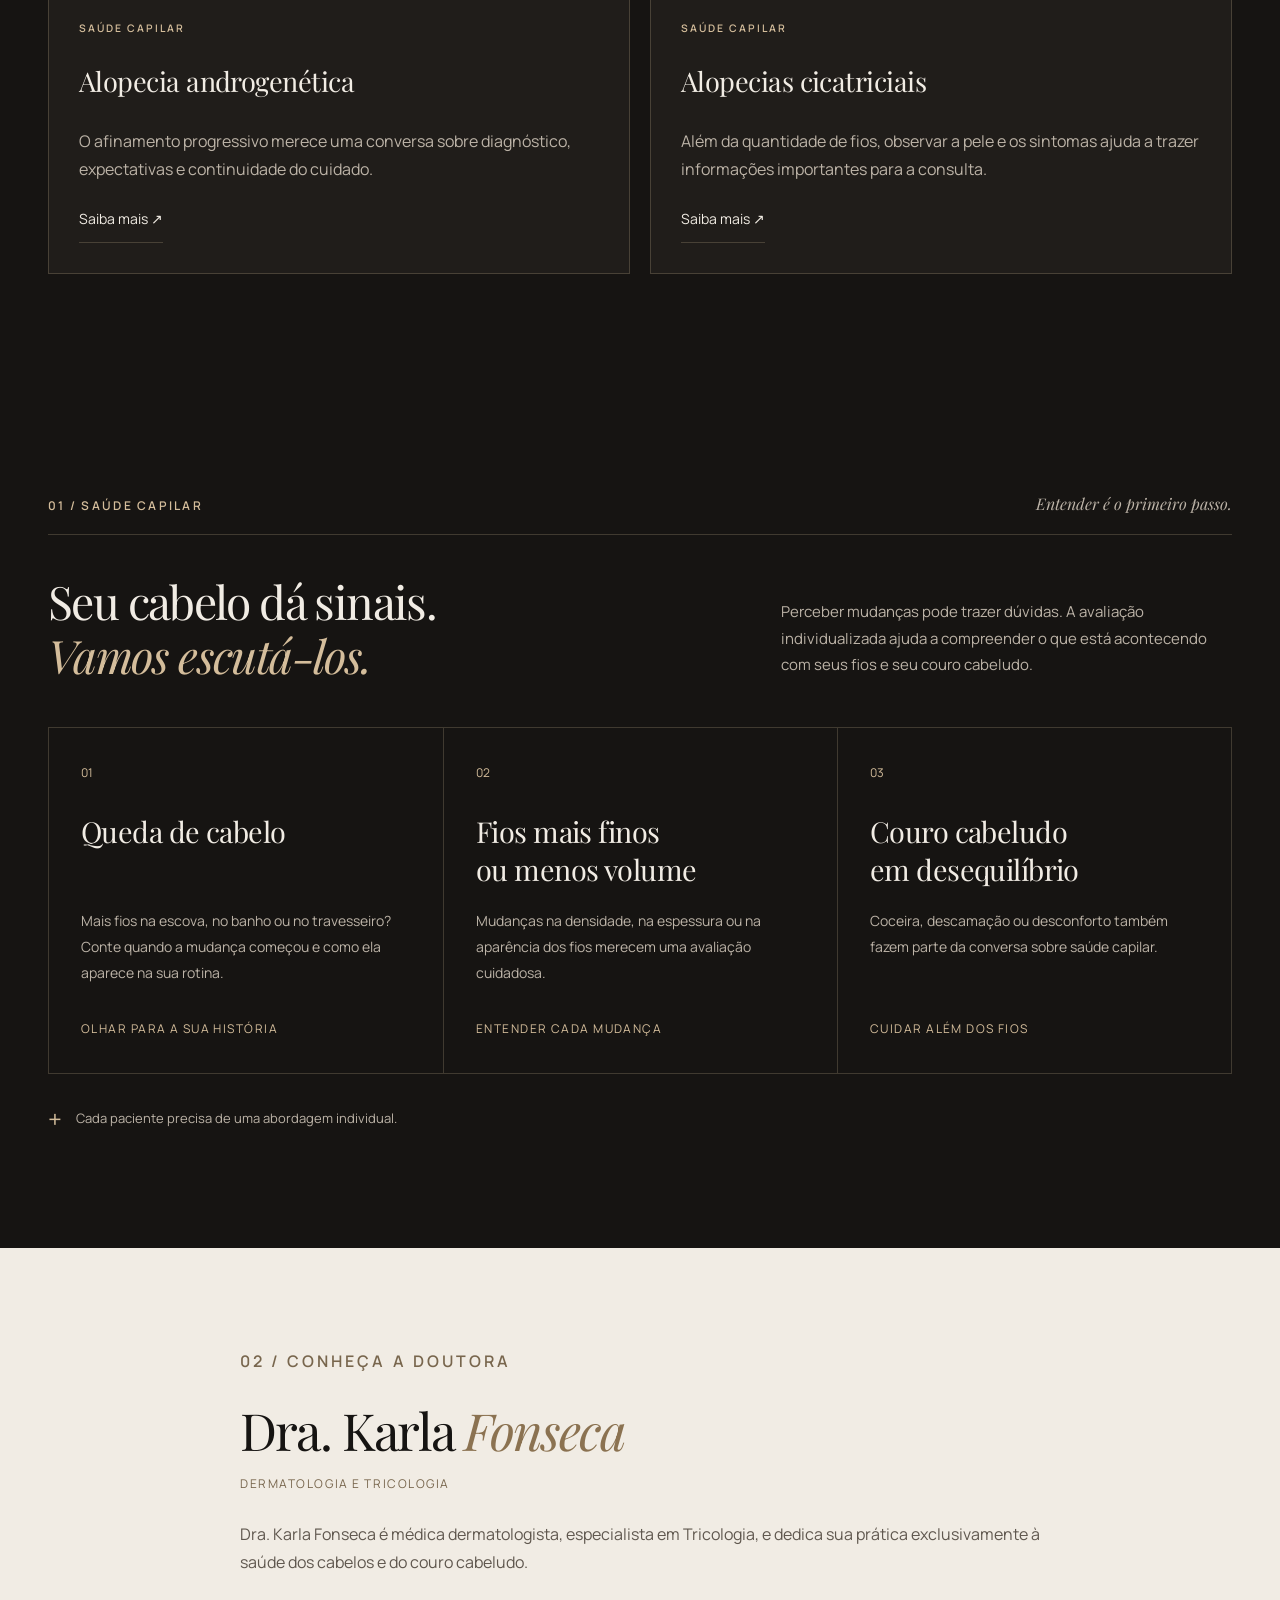
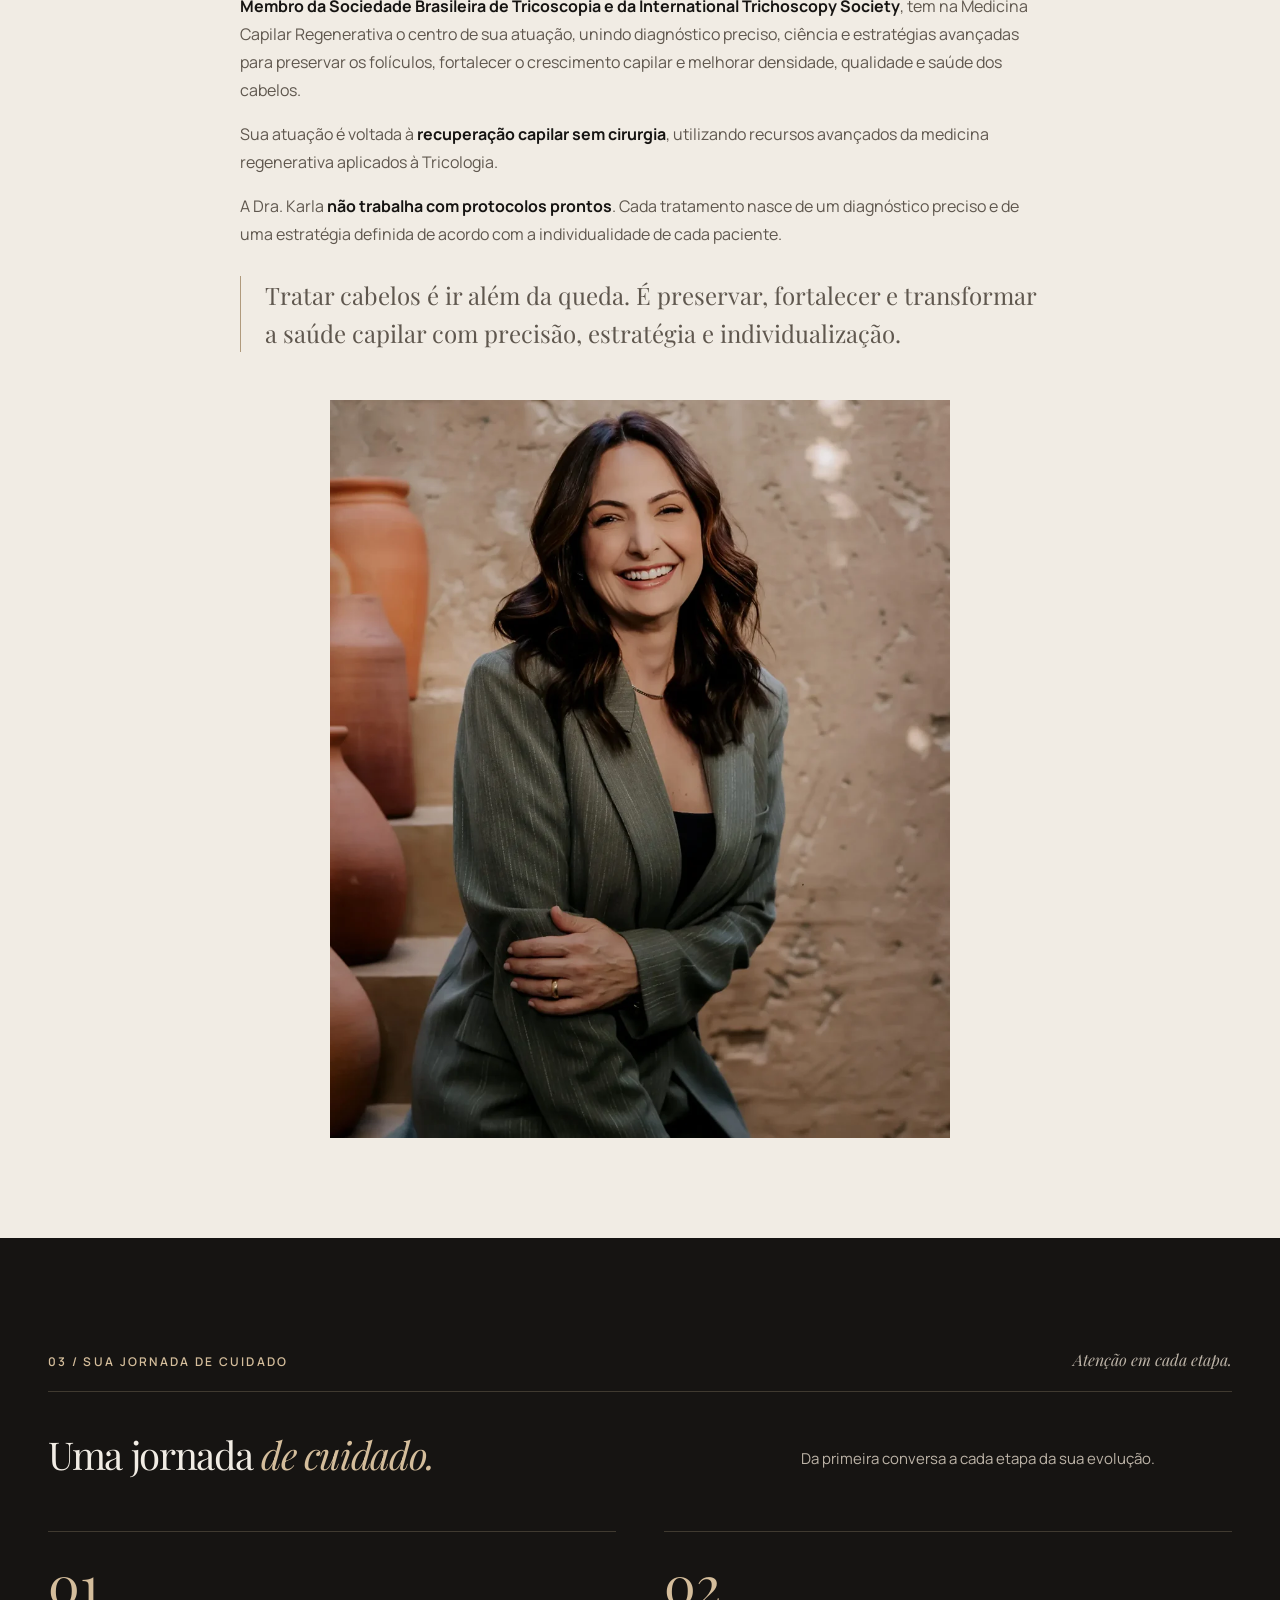
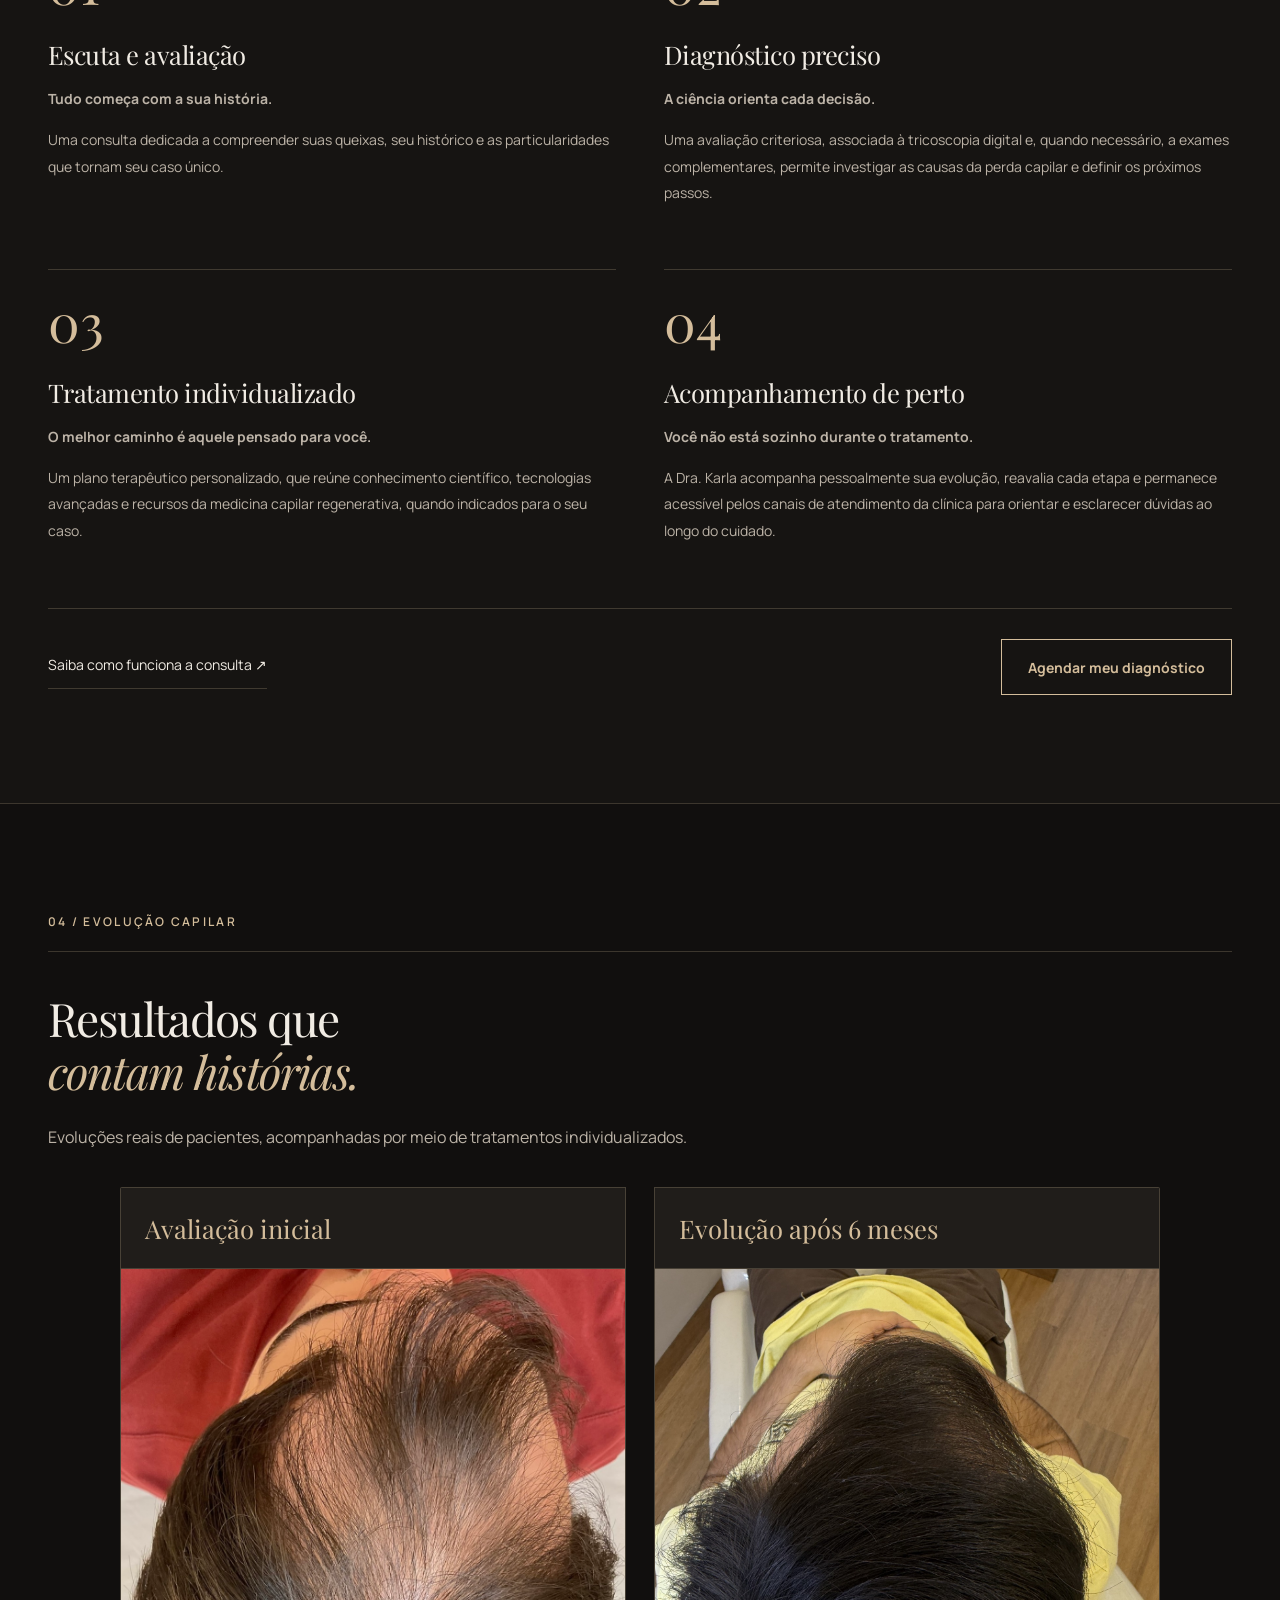
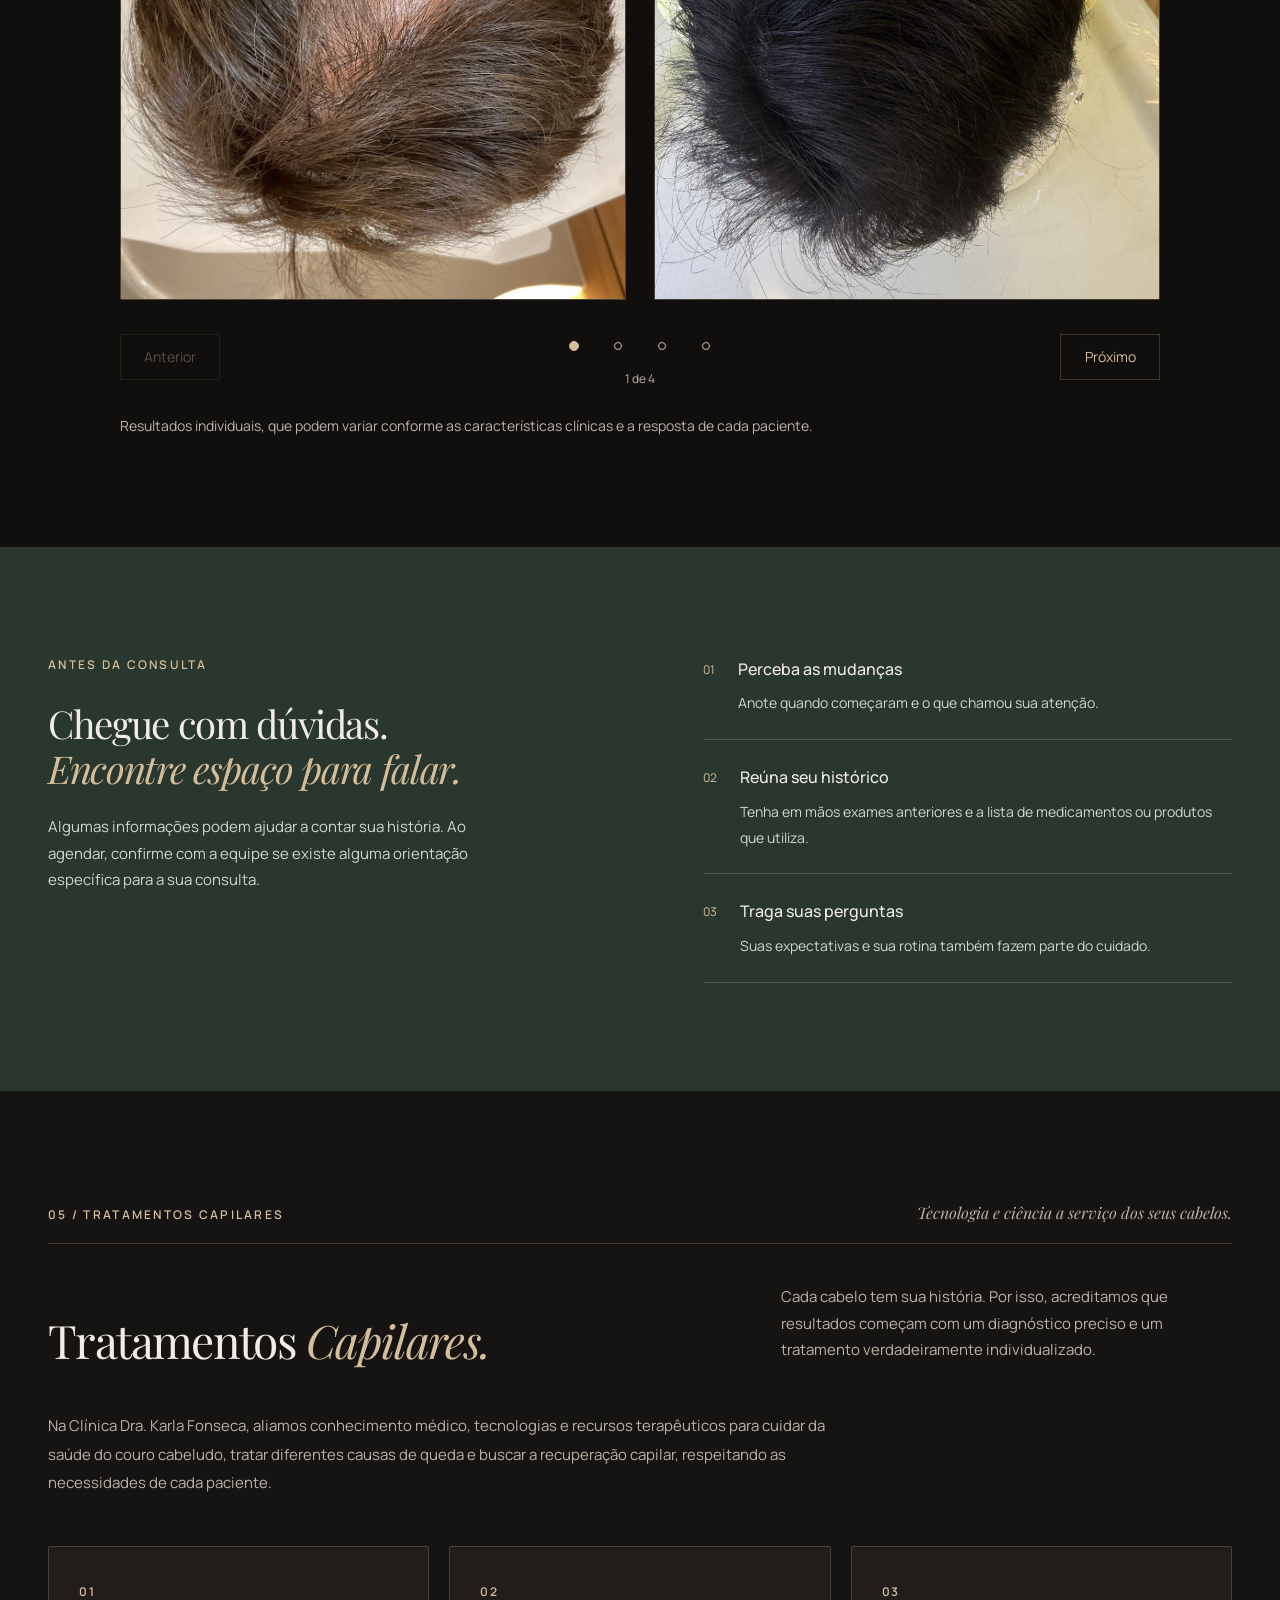
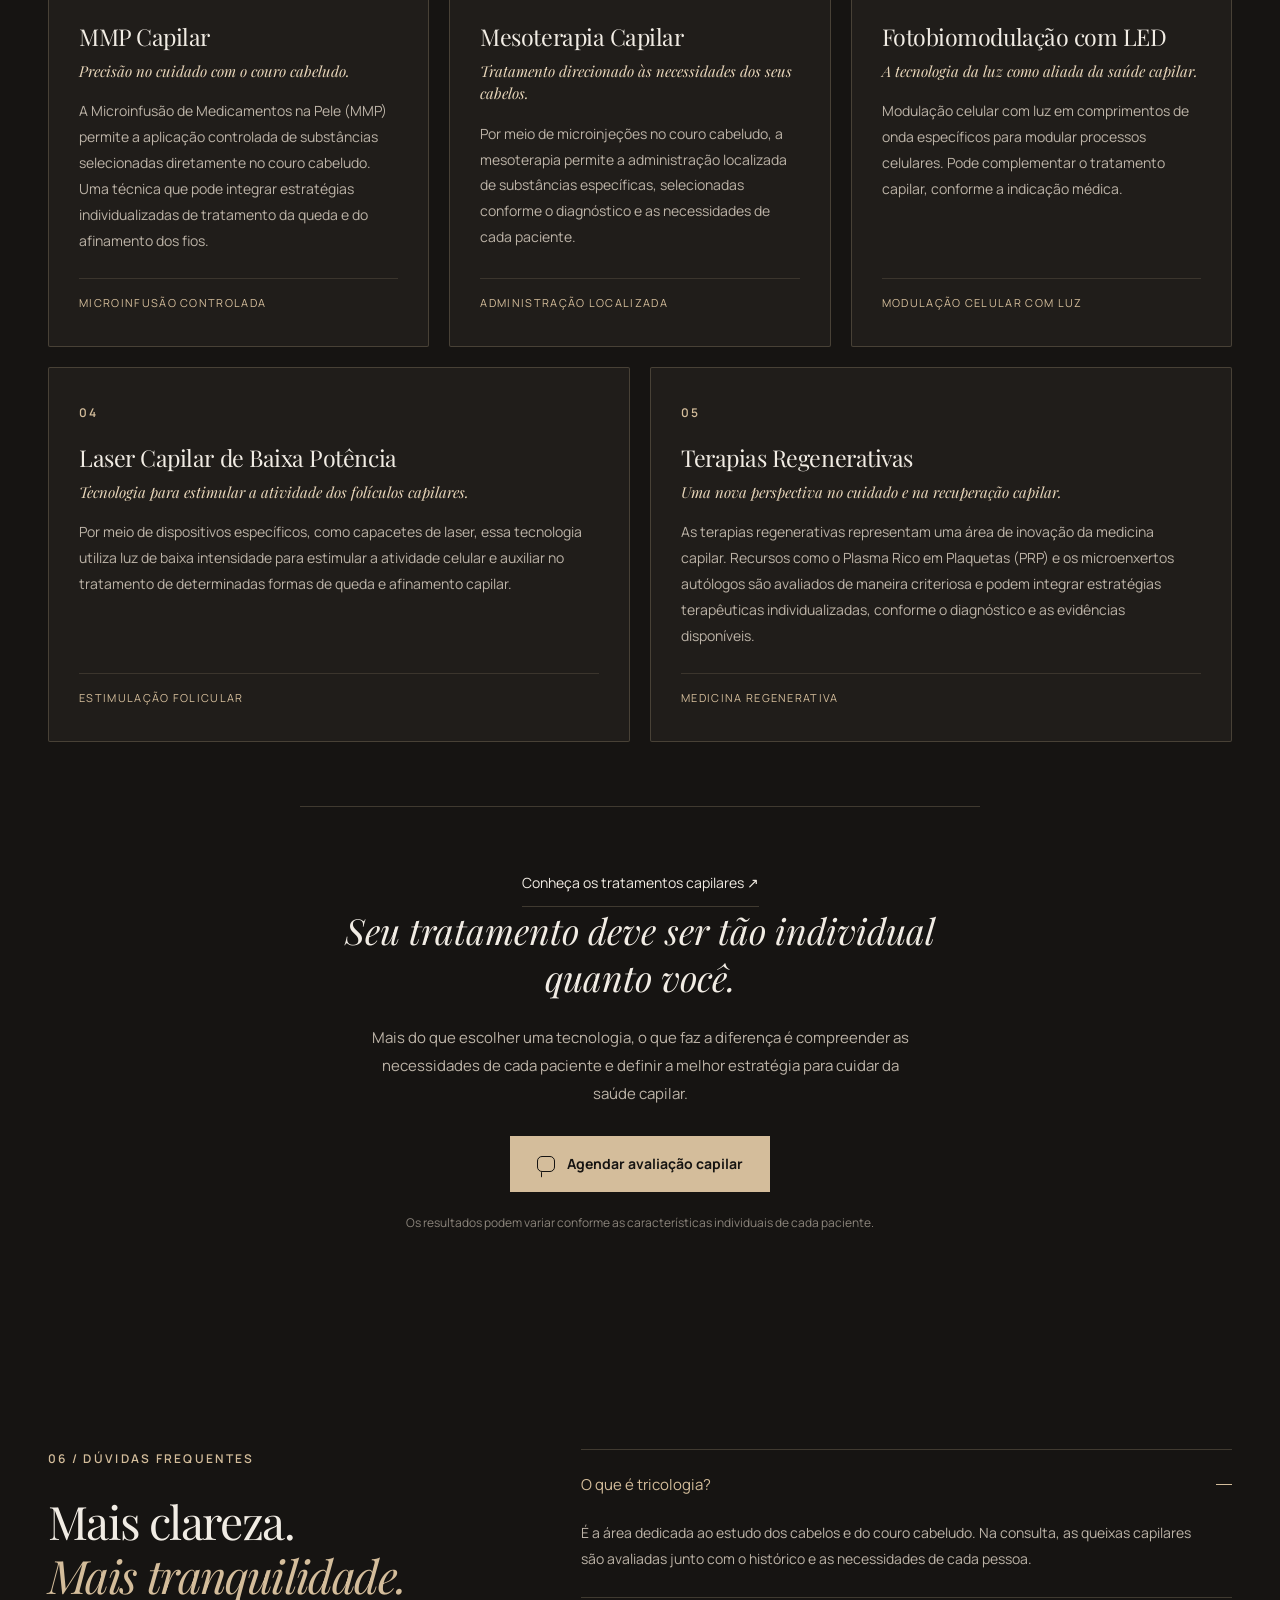
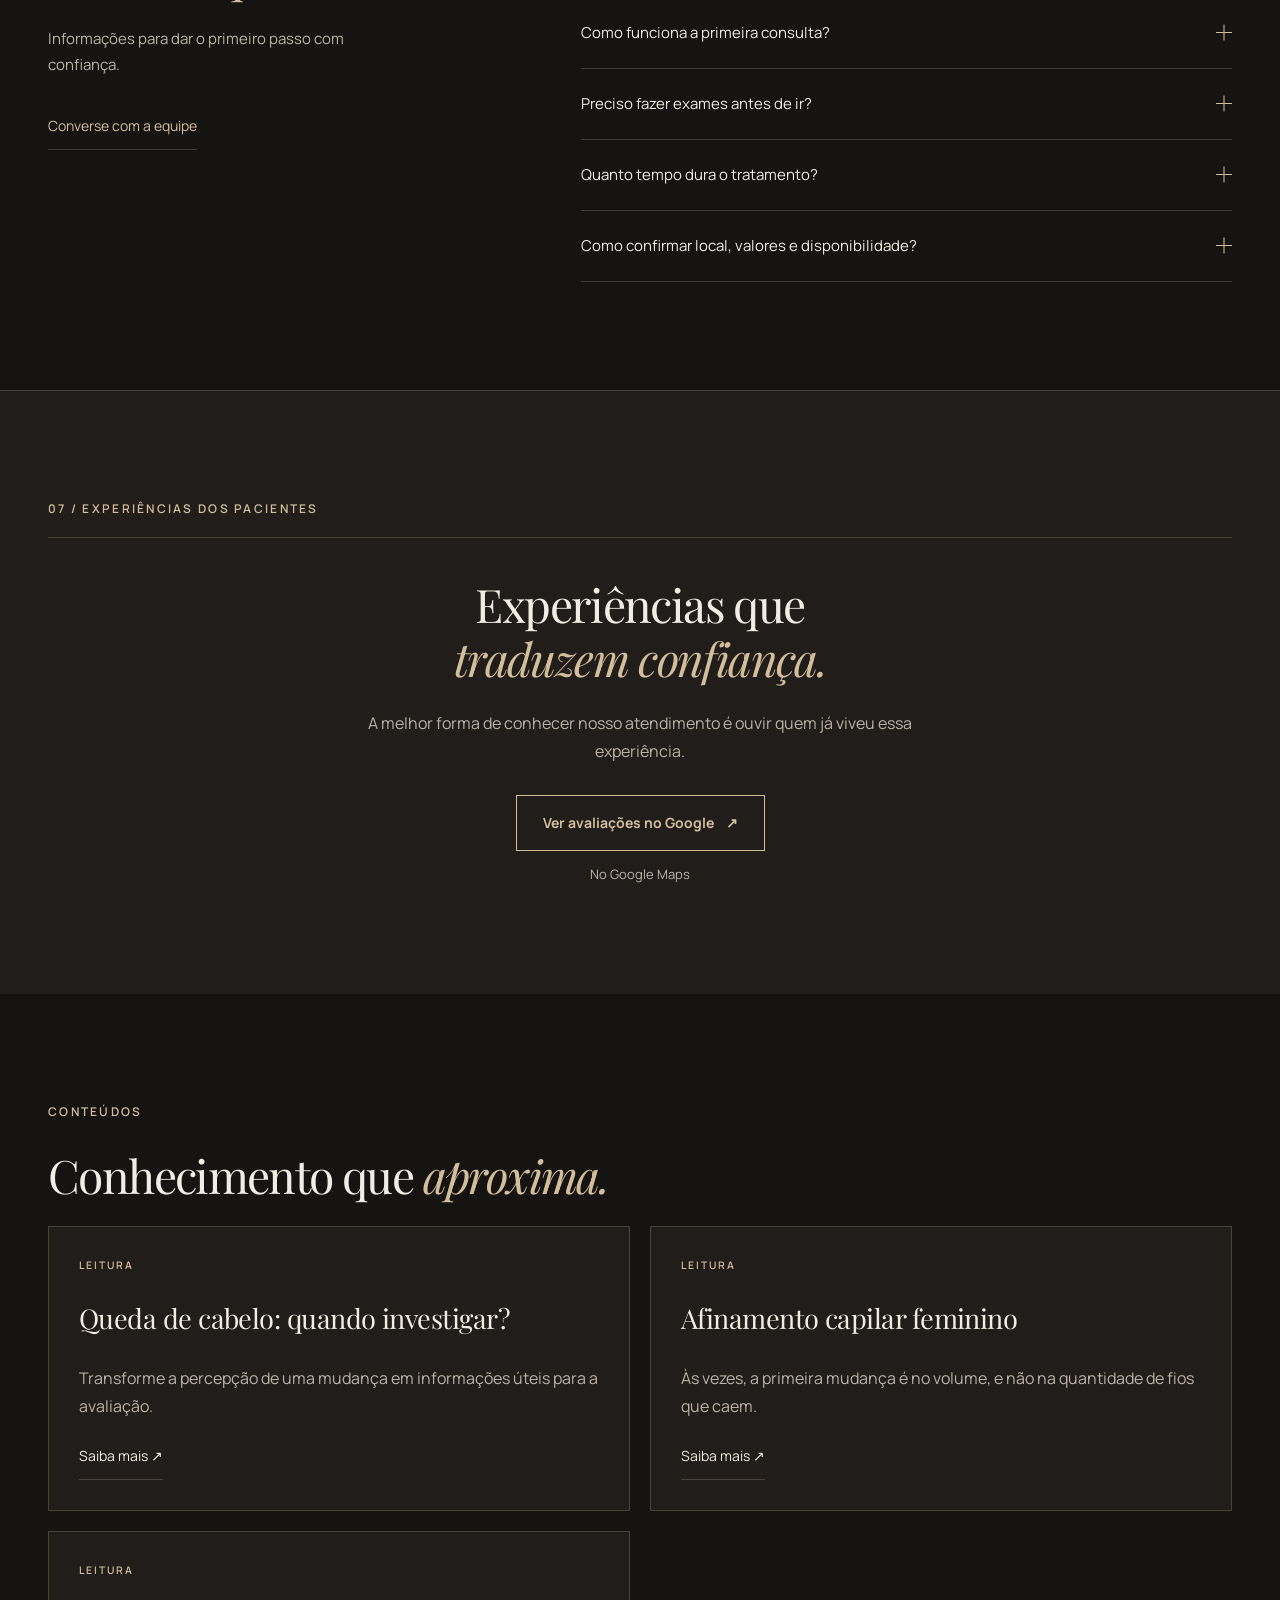
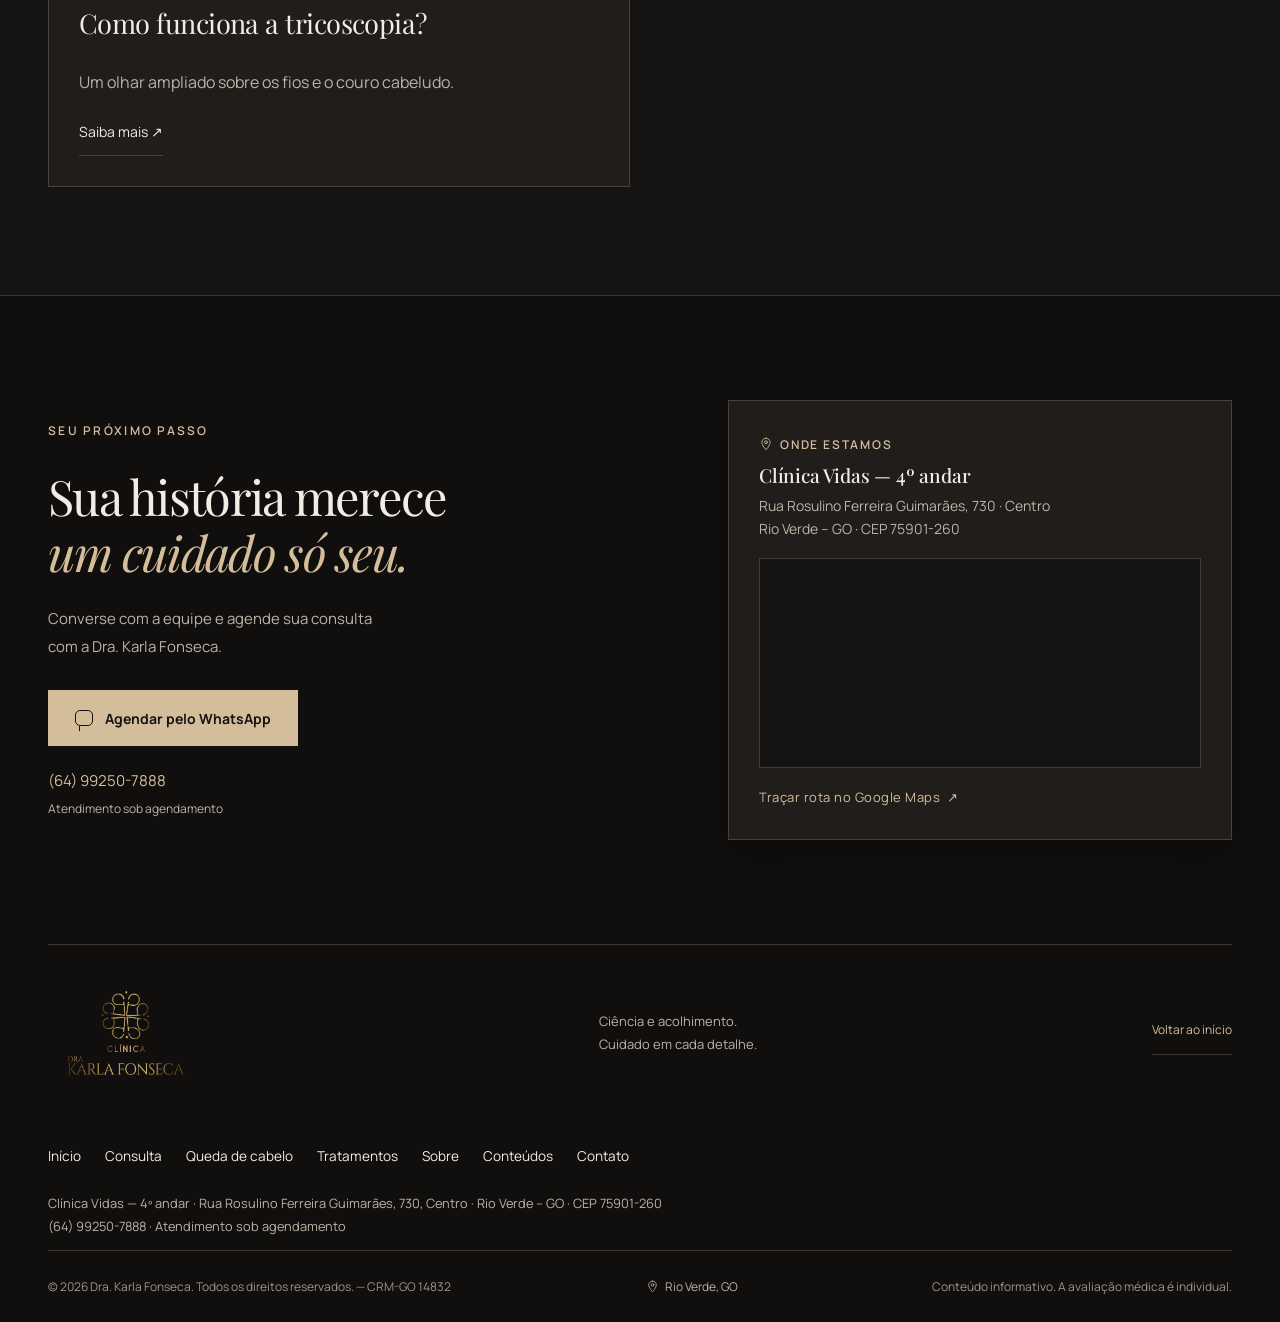
==== commit c5cf601f: "feat: implementacao para seo" ====
--- a/index.html
+++ b/index.html
@@ -1,56 +1,19 @@
-<!doctype html>
-<html lang="pt-BR">
-
-<head>
-  <meta charset="UTF-8">
-  <meta name="viewport" content="width=device-width, initial-scale=1, viewport-fit=cover">
-  <meta name="theme-color" content="#161412">
-  <title>Dra. Karla Fonseca | Médica Tricologista</title>
-  <meta name="description"
-    content="Conheça o cuidado em saúde capilar da Dra. Karla Fonseca. Dermatologia, tricologia e acompanhamento personalizado. Agende sua consulta pelo WhatsApp.">
-  <link rel="icon" type="image/svg+xml"
-    href="data:image/svg+xml,%3Csvg xmlns='http://www.w3.org/2000/svg' viewBox='0 0 64 64'%3E%3Crect width='64' height='64' rx='12' fill='%23161412'/%3E%3Ctext x='32' y='44' text-anchor='middle' font-family='Georgia' font-size='35' fill='%23d4bd9b'%3EK%3C/text%3E%3C/svg%3E">
-  <link rel="stylesheet" href="fonts.css">
-  <link rel="stylesheet" href="styles.css">
-  <script src="app.js" defer></script>
-</head>
-
-<body>
-  <a class="skip-link" href="#conteudo">Ir para o conteúdo</a>
-  <header class="site-header">
-    <div class="container header-inner">
-      <a class="brand" href="#inicio" aria-label="Dra. Karla Fonseca — início"><span class="brand-logo"><img
-            src="assets/logo-karla-fonseca.png" alt="Clínica Dra. Karla Fonseca" width="1155" height="1155"></span></a>
-      <nav class="desktop-nav" aria-label="Navegação principal"><a href="#cuidado">Saúde capilar</a><a href="#sobre">A
-          doutora</a><a href="#consulta">A consulta</a><a href="#antes-depois">Antes e depois</a><a
-          href="#tratamentos">Tratamentos</a><a href="#duvidas">Dúvidas</a><a href="#avaliacoes">Avaliações</a></nav>
-      <a class="button button-small header-cta" href="https://wa.me/5564992507888" target="_blank"
-        rel="noopener noreferrer">Agendar consulta</a>
-      <button class="menu-button" type="button" aria-label="Abrir menu" aria-expanded="false"
-        aria-controls="mobile-menu"><span></span><span></span></button>
-    </div>
-    <nav id="mobile-menu" class="mobile-menu" aria-label="Navegação no celular" hidden><a href="#cuidado">Saúde
-        capilar</a><a href="#sobre">Conheça a doutora</a><a href="#consulta">Como é a consulta</a><a
-        href="#antes-depois">Antes e depois</a><a href="#tratamentos">Tratamentos capilares</a><a
-        href="#duvidas">Dúvidas frequentes</a><a href="#avaliacoes">Avaliações</a><a href="#contato">Agendamento</a></nav>
-  </header>
-  <main id="conteudo">
+<!doctype html><html lang="pt-BR"><head><meta charset="UTF-8"><meta name="viewport" content="width=device-width, initial-scale=1, viewport-fit=cover"><meta name="theme-color" content="#161412"><title>Queda de cabelo em Rio Verde (GO) | Dra. Karla Fonseca</title><meta name="description" content="Avaliação médica da queda de cabelo, calvície e condições do couro cabeludo em Rio Verde, Goiás. Conheça o atendimento da Dra. Karla Fonseca."><meta name="robots" content="noindex, nofollow"><meta property="og:type" content="website"><meta property="og:locale" content="pt_BR"><meta property="og:title" content="Queda de cabelo em Rio Verde (GO) | Dra. Karla Fonseca"><meta property="og:description" content="Avaliação médica da queda de cabelo, calvície e condições do couro cabeludo em Rio Verde, Goiás. Conheça o atendimento da Dra. Karla Fonseca."><link rel="icon" href="/assets/logo-karla-fonseca.png"><link rel="stylesheet" href="/fonts.css"><link rel="stylesheet" href="/styles.css"><script type="application/ld+json">{"@context":"https://schema.org","@type":"MedicalClinic","name":"Clínica Dra. Karla Fonseca","telephone":"+55-64-99250-7888","address":{"@type":"PostalAddress","streetAddress":"Rua Rosulino Ferreira Guimarães, 730, Clínica Vidas, 4º andar, Centro","addressLocality":"Rio Verde","addressRegion":"GO","postalCode":"75901-260","addressCountry":"BR"}}</script><script src="/app.js" defer></script></head><body><a class="skip-link" href="#conteudo">Ir para o conteúdo</a><header class="site-header"><div class="container header-inner"><a class="brand" href="/" aria-label="Dra. Karla Fonseca — início"><span class="brand-logo"><img src="/assets/logo-karla-fonseca.png" alt="Clínica Dra. Karla Fonseca" width="1155" height="1155"></span></a><nav class="desktop-nav" aria-label="Navegação principal"><a href="/" aria-current="page">Início</a><a href="/consulta-tricologia-rio-verde/">Consulta</a><a href="/queda-de-cabelo/">Queda de cabelo</a><details class="nav-dropdown"><summary>Alopecias</summary><div><a href="/alopecia-androgenetica/">Alopecia androgenética</a><a href="/alopecias-cicatriciais/">Alopecias cicatriciais</a></div></details><a href="/tratamentos-capilares/">Tratamentos</a><a href="/sobre/">Sobre</a><a href="/conteudos/">Conteúdos</a><a href="/contato/">Contato</a></nav><a class="button button-small header-cta" href="https://wa.me/5564992507888?text=Ol%C3%A1%2C%20encontrei%20o%20site%20da%20Dra.%20Karla%20Fonseca%20e%20gostaria%20de%20informa%C3%A7%C3%B5es%20para%20agendar%20uma%20avalia%C3%A7%C3%A3o%20capilar." target="_blank" rel="noopener noreferrer">Agendar avaliação</a><button class="menu-button" type="button" aria-label="Abrir menu" aria-expanded="false" aria-controls="mobile-menu"><span></span><span></span></button></div><nav id="mobile-menu" class="mobile-menu" aria-label="Navegação no celular" hidden><a href="/" aria-current="page">Início</a><a href="/consulta-tricologia-rio-verde/">Consulta</a><a href="/queda-de-cabelo/">Queda de cabelo</a><a href="/alopecia-androgenetica/">Alopecia androgenética</a><a href="/alopecias-cicatriciais/">Alopecias cicatriciais</a><a href="/tratamentos-capilares/">Tratamentos</a><a href="/sobre/">Sobre</a><a href="/conteudos/">Conteúdos</a><a href="/contato/">Contato</a></nav></header><main id="conteudo">
     <section class="hero" id="inicio" aria-labelledby="hero-title">
       <div class="container hero-grid">
         <div class="hero-copy">
-          <p class="eyebrow"><span class="tiny-line"></span> MÉDICA TRICOLOGISTA</p>
+          <p class="eyebrow"><span class="tiny-line" aria-hidden="true"></span><span>MÉDICA TRICOLOGISTA<small class="hero-location">Rio Verde – GO</small></span></p>
           <h1 id="hero-title">Seu cabelo merece um cuidado que começa pelo <em>diagnóstico.</em></h1>
-          <p class="hero-description">Uma abordagem médica individualizada para a saúde e a recuperação capilar, com
-            ciência, precisão e recursos terapêuticos avançados.</p>
-          <div class="hero-actions"><a class="button" href="https://wa.me/5564992507888" target="_blank"
-              rel="noopener noreferrer"><span class="chat-icon" aria-hidden="true"></span>Agendar minha consulta</a><a
-              class="text-link" href="#consulta">Conheça o atendimento</a></div>
+          <p class="hero-description">Avaliação médica individualizada para queda de cabelo, afinamento dos fios e condições do couro cabeludo em Rio Verde (GO).</p>
+          <div class="hero-actions"><a class="button" href="https://wa.me/5564992507888?text=Ol%C3%A1%2C%20encontrei%20o%20site%20da%20Dra.%20Karla%20Fonseca%20e%20gostaria%20de%20informa%C3%A7%C3%B5es%20para%20agendar%20uma%20avalia%C3%A7%C3%A3o%20capilar." target="_blank"
+              rel="noopener noreferrer"><span class="chat-icon" aria-hidden="true"></span>Agendar avaliação pelo WhatsApp</a><a
+              class="text-link" href="/consulta-tricologia-rio-verde/">Conheça o atendimento</a></div>
           <div class="hero-signature"><span class="signature-rule"></span>
             <p><strong>Dra. Karla Fonseca</strong><span>Medicina capilar regenerativa</span></p>
           </div>
         </div>
         <div class="hero-visual">
-          <div class="portrait-frame"><img src="assets/dra-karla-principal.jpeg" alt="Dra. Karla Fonseca" width="1450"
+          <div class="portrait-frame"><img src="/assets/dra-karla-principal.jpeg" alt="Dra. Karla Fonseca" width="1450"
               height="2048" fetchpriority="high">
             <div class="portrait-caption"><span>CIÊNCIA, ESCUTA E CUIDADO</span>
               <p>Saúde capilar.<br><em>Um cuidado pessoal.</em></p>
@@ -62,7 +25,7 @@
           cuidado <span aria-hidden="true">↓</span></a></div>
     </section>
 
-    <section class="care-section section" id="cuidado" aria-labelledby="care-title">
+    <section class="clinical-entry section"><div class="container"><p class="eyebrow">ENCONTRE SEU CAMINHO DE CUIDADO</p><h2>Informação para o <em>primeiro passo.</em></h2><div class="topic-grid"><a class="topic-card" href="/consulta-tricologia-rio-verde/"><span class="eyebrow">SAÚDE CAPILAR</span><h3>Consulta e tricoscopia</h3><p>Uma investigação que começa pela sua história e reúne informações para orientar o cuidado com seus cabelos.</p><span class="text-link">Saiba mais <span aria-hidden="true">↗</span></span></a><a class="topic-card" href="/queda-de-cabelo/"><span class="eyebrow">SAÚDE CAPILAR</span><h3>Queda de cabelo</h3><p>Perceber mais fios caindo e notar menos volume são experiências diferentes. A avaliação ajuda a compreender o que mudou no seu caso.</p><span class="text-link">Saiba mais <span aria-hidden="true">↗</span></span></a><a class="topic-card" href="/alopecia-androgenetica/"><span class="eyebrow">SAÚDE CAPILAR</span><h3>Alopecia androgenética</h3><p>O afinamento progressivo merece uma conversa sobre diagnóstico, expectativas e continuidade do cuidado.</p><span class="text-link">Saiba mais <span aria-hidden="true">↗</span></span></a><a class="topic-card" href="/alopecias-cicatriciais/"><span class="eyebrow">SAÚDE CAPILAR</span><h3>Alopecias cicatriciais</h3><p>Além da quantidade de fios, observar a pele e os sintomas ajuda a trazer informações importantes para a consulta.</p><span class="text-link">Saiba mais <span aria-hidden="true">↗</span></span></a></div></div></section><section class="care-section section" id="cuidado" aria-labelledby="care-title">
       <div class="container">
         <div class="section-top">
           <p class="eyebrow">01 / SAÚDE CAPILAR</p><span class="section-aside">Entender é o primeiro passo.</span>
@@ -114,7 +77,7 @@
           <p class="about-statement">Tratar cabelos é ir além da queda. É preservar, fortalecer e transformar a saúde
             capilar com precisão, estratégia e individualização.</p>
         </div>
-        <div class="about-photo"><img src="assets/dra-karla.webp" alt="Retrato da Dra. Karla Fonseca" width="1000"
+        <div class="about-photo"><img src="/assets/dra-karla.webp" alt="Retrato da Dra. Karla Fonseca" width="1000"
             height="1559" loading="lazy"></div>
       </div>
     </section>
@@ -154,8 +117,8 @@
               de atendimento da clínica para orientar e esclarecer dúvidas ao longo do cuidado.</p>
           </article>
         </div>
-        <div class="journey-bottom">
-          <a class="button button-outline" href="https://wa.me/5564992507888" target="_blank"
+        <div class="journey-bottom"><a class="text-link" href="/consulta-tricologia-rio-verde/">Saiba como funciona a consulta ↗</a>
+          <a class="button button-outline" href="https://wa.me/5564992507888?text=Ol%C3%A1%2C%20encontrei%20o%20site%20da%20Dra.%20Karla%20Fonseca%20e%20gostaria%20de%20informa%C3%A7%C3%B5es%20para%20agendar%20uma%20avalia%C3%A7%C3%A3o%20capilar." target="_blank"
             rel="noopener noreferrer">Agendar meu diagnóstico</a>
         </div>
       </div>
@@ -178,12 +141,12 @@
               <div class="results-grid">
                 <figure class="result-photo">
                   <figcaption><span>Avaliação inicial</span></figcaption>
-                  <div class="result-image"><img src="assets/capilar-antes.png" alt="Avaliação inicial, comparação 1"
+                  <div class="result-image"><img src="/assets/capilar-antes.png" alt="Avaliação inicial, comparação 1"
                       width="1320" height="1372" loading="lazy" decoding="async"></div>
                 </figure>
                 <figure class="result-photo">
                   <figcaption><span>Evolução após 6 meses</span></figcaption>
-                  <div class="result-image"><img src="assets/capilar-depois.jpg"
+                  <div class="result-image"><img src="/assets/capilar-depois.jpg"
                       alt="Evolução após 6 meses, comparação 1" width="1536" height="2048" loading="lazy"
                       decoding="async"></div>
                 </figure>
@@ -193,13 +156,13 @@
               <div class="results-grid">
                 <figure class="result-photo">
                   <figcaption><span>Avaliação inicial</span></figcaption>
-                  <div class="result-image"><img src="assets/resultado-2-antes.png"
+                  <div class="result-image"><img src="/assets/resultado-2-antes.png"
                       alt="Avaliação inicial, comparação 2" width="1566" height="1576" loading="lazy"
                       decoding="async"></div>
                 </figure>
                 <figure class="result-photo">
                   <figcaption><span>Evolução após 4 meses</span></figcaption>
-                  <div class="result-image"><img src="assets/resultado-2-depois.png"
+                  <div class="result-image"><img src="/assets/resultado-2-depois.png"
                       alt="Evolução após 4 meses, comparação 2" width="1640" height="1827" loading="lazy"
                       decoding="async"></div>
                 </figure>
@@ -209,13 +172,13 @@
               <div class="results-grid">
                 <figure class="result-photo">
                   <figcaption><span>Avaliação inicial</span></figcaption>
-                  <div class="result-image"><img src="assets/resultado-3-antes.png"
+                  <div class="result-image"><img src="/assets/resultado-3-antes.png"
                       alt="Avaliação inicial, comparação 3" width="1640" height="1611" loading="lazy"
                       decoding="async"></div>
                 </figure>
                 <figure class="result-photo">
                   <figcaption><span>Evolução após 8 meses</span></figcaption>
-                  <div class="result-image"><img src="assets/resultado-3-depois.png"
+                  <div class="result-image"><img src="/assets/resultado-3-depois.png"
                       alt="Evolução após 8 meses, comparação 3" width="1293" height="2048" loading="lazy"
                       decoding="async"></div>
                 </figure>
@@ -225,13 +188,13 @@
               <div class="results-grid">
                 <figure class="result-photo">
                   <figcaption><span>Avaliação inicial</span></figcaption>
-                  <div class="result-image result-image--scalp-before"><img src="assets/resultado-4-antes.png"
+                  <div class="result-image result-image--scalp-before"><img src="/assets/resultado-4-antes.png"
                       alt="Avaliação inicial, comparação 4" width="3024" height="4032" loading="lazy"
                       decoding="async"></div>
                 </figure>
                 <figure class="result-photo">
                   <figcaption><span>Evolução após 3 meses</span></figcaption>
-                  <div class="result-image"><img src="assets/resultado-4-depois.png"
+                  <div class="result-image"><img src="/assets/resultado-4-depois.png"
                       alt="Evolução após 3 meses, comparação 4" width="3024" height="4032" loading="lazy"
                       decoding="async"></div>
                 </figure>
@@ -344,11 +307,11 @@
           </article>
         </div>
         <div class="treatments-closing">
-          <div class="treatments-closing-rule"></div>
+          <a class="text-link" href="/tratamentos-capilares/">Conheça os tratamentos capilares ↗</a><div class="treatments-closing-rule"></div>
           <blockquote class="treatments-quote">Seu tratamento deve ser tão individual quanto você.</blockquote>
           <p>Mais do que escolher uma tecnologia, o que faz a diferença é compreender as necessidades de cada paciente e
             definir a melhor estratégia para cuidar da saúde capilar.</p>
-          <a class="button" href="https://wa.me/5564992507888" target="_blank" rel="noopener noreferrer"><span
+          <a class="button" href="https://wa.me/5564992507888?text=Ol%C3%A1%2C%20encontrei%20o%20site%20da%20Dra.%20Karla%20Fonseca%20e%20gostaria%20de%20informa%C3%A7%C3%B5es%20para%20agendar%20uma%20avalia%C3%A7%C3%A3o%20capilar." target="_blank" rel="noopener noreferrer"><span
               class="chat-icon" aria-hidden="true"></span>Agendar avaliação capilar</a>
           <p class="treatments-disclaimer">Os resultados podem variar conforme as características individuais de cada
             paciente.</p>
@@ -362,7 +325,7 @@
           <p class="eyebrow">06 / DÚVIDAS FREQUENTES</p>
           <h2 id="faq-title">Mais clareza.<br><em>Mais tranquilidade.</em></h2>
           <p>Informações para dar o primeiro passo com confiança.</p><a class="text-link"
-            href="https://wa.me/5564992507888" target="_blank" rel="noopener noreferrer">Converse com a equipe</a>
+            href="https://wa.me/5564992507888?text=Ol%C3%A1%2C%20encontrei%20o%20site%20da%20Dra.%20Karla%20Fonseca%20e%20gostaria%20de%20informa%C3%A7%C3%B5es%20para%20agendar%20uma%20avalia%C3%A7%C3%A3o%20capilar." target="_blank" rel="noopener noreferrer">Converse com a equipe</a>
         </div>
         <div class="faq-list">
           <details open>
@@ -420,19 +383,19 @@
           <p>A melhor forma de conhecer nosso atendimento é ouvir quem já viveu essa experiência.</p>
           <a class="button button-outline"
             href="https://www.google.com/maps/search/?api=1&amp;query=Dra.+Karla+Fonseca+Rio+Verde+GO"
-            target="_blank" rel="noopener noreferrer">Leia as avaliações dos nossos pacientes<span aria-hidden="true"> ↗</span></a>
+            target="_blank" rel="noopener noreferrer">Ver avaliações no Google<span aria-hidden="true"> ↗</span></a>
           <span class="reviews-source">No Google Maps</span>
         </div>
       </div>
     </section>
 
-    <section class="contact-section" id="contato" aria-labelledby="contact-title">
+    <section class="section"><div class="container"><p class="eyebrow">CONTEÚDOS</p><h2>Conhecimento que <em>aproxima.</em></h2><div class="topic-grid"><a class="topic-card" href="/conteudos/queda-de-cabelo-quando-investigar/"><span class="eyebrow">LEITURA</span><h3>Queda de cabelo: quando investigar?</h3><p>Transforme a percepção de uma mudança em informações úteis para a avaliação.</p><span class="text-link">Saiba mais <span aria-hidden="true">↗</span></span></a><a class="topic-card" href="/conteudos/afinamento-capilar-feminino/"><span class="eyebrow">LEITURA</span><h3>Afinamento capilar feminino</h3><p>Às vezes, a primeira mudança é no volume, e não na quantidade de fios que caem.</p><span class="text-link">Saiba mais <span aria-hidden="true">↗</span></span></a><a class="topic-card" href="/conteudos/como-funciona-a-tricoscopia/"><span class="eyebrow">LEITURA</span><h3>Como funciona a tricoscopia?</h3><p>Um olhar ampliado sobre os fios e o couro cabeludo.</p><span class="text-link">Saiba mais <span aria-hidden="true">↗</span></span></a></div></div></section><section class="contact-section" id="contato" aria-labelledby="contact-title">
       <div class="container contact-layout">
         <div class="contact-inner">
           <p class="eyebrow">SEU PRÓXIMO PASSO</p>
           <h2 id="contact-title">Sua história merece<br><em>um cuidado só seu.</em></h2>
           <p>Converse com a equipe e agende sua consulta<br class="desktop-break"> com a Dra. Karla Fonseca.</p>
-          <a class="button" href="https://wa.me/5564992507888" target="_blank" rel="noopener noreferrer"><span
+          <a class="button" href="https://wa.me/5564992507888?text=Ol%C3%A1%2C%20encontrei%20o%20site%20da%20Dra.%20Karla%20Fonseca%20e%20gostaria%20de%20informa%C3%A7%C3%B5es%20para%20agendar%20uma%20avalia%C3%A7%C3%A3o%20capilar." target="_blank" rel="noopener noreferrer"><span
               class="chat-icon" aria-hidden="true"></span>Agendar pelo WhatsApp</a>
           <a class="contact-phone" href="tel:+5564992507888">(64) 99250-7888</a>
           <span class="contact-detail">Atendimento sob agendamento</span>
@@ -470,16 +433,15 @@
       </div>
     </section>
 
-  </main>
-  <footer class="site-footer">
+  </main><footer class="site-footer">
     <div class="container">
-      <div class="footer-main"><a class="brand" href="#inicio"><span class="brand-logo"><img
-              src="assets/logo-karla-fonseca.png" alt="Clínica Dra. Karla Fonseca" width="1155"
+      <div class="footer-main"><a class="brand" href="/#inicio"><span class="brand-logo"><img
+              src="/assets/logo-karla-fonseca.png" alt="Clínica Dra. Karla Fonseca" width="1155"
               height="1155"></span></a>
-        <p>Ciência e acolhimento.<br>Cuidado em cada detalhe.</p><a href="#inicio" class="text-link">Voltar ao
+        <p>Ciência e acolhimento.<br>Cuidado em cada detalhe.</p><a href="/#inicio" class="text-link">Voltar ao
           início</a>
       </div>
-      <div class="footer-bottom">
+      <nav class="footer-links" aria-label="Links do rodapé"><a href="/">Início</a><a href="/consulta-tricologia-rio-verde/">Consulta</a><a href="/queda-de-cabelo/">Queda de cabelo</a><a href="/tratamentos-capilares/">Tratamentos</a><a href="/sobre/">Sobre</a><a href="/conteudos/">Conteúdos</a><a href="/contato/">Contato</a></nav><p class="footer-address">Clínica Vidas — 4º andar · Rua Rosulino Ferreira Guimarães, 730, Centro · Rio Verde – GO · CEP 75901-260<br><a href="tel:+5564992507888">(64) 99250-7888</a> · Atendimento sob agendamento</p><div class="footer-bottom">
         <span>© 2026 Dra. Karla Fonseca. Todos os direitos reservados. &mdash; CRM-GO 14832</span>
         <a class="footer-location"
           href="https://www.google.com/maps/search/Rua+Rosulino+Ferreira+Guimar%C3%A3es,+730,+Cl%C3%ADnica+Vidas,+Centro,+Rio+Verde,+GO"
@@ -495,13 +457,11 @@
       </div>
     </div>
   </footer>
-  <a class="whatsapp-float" href="https://wa.me/5564992507888" target="_blank" rel="noopener noreferrer"
+  <a class="whatsapp-float" href="https://wa.me/5564992507888?text=Ol%C3%A1%2C%20encontrei%20o%20site%20da%20Dra.%20Karla%20Fonseca%20e%20gostaria%20de%20informa%C3%A7%C3%B5es%20para%20agendar%20uma%20avalia%C3%A7%C3%A3o%20capilar." target="_blank" rel="noopener noreferrer"
     aria-label="Agendar consulta pelo WhatsApp" title="Fale pelo WhatsApp"><svg aria-hidden="true" focusable="false"
       xmlns="http://www.w3.org/2000/svg"
       viewBox="0 0 448 512"><!--! Font Awesome Free 6.7.2 by @fontawesome - https://fontawesome.com License - https://fontawesome.com/license/free (Icons: CC BY 4.0, Fonts: SIL OFL 1.1, Code: MIT License) Copyright 2024 Fonticons, Inc. -->
       <path
         d="M380.9 97.1C339 55.1 283.2 32 223.9 32c-122.4 0-222 99.6-222 222 0 39.1 10.2 77.3 29.6 111L0 480l117.7-30.9c32.4 17.7 68.9 27 106.1 27h.1c122.3 0 224.1-99.6 224.1-222 0-59.3-25.2-115-67.1-157zm-157 341.6c-33.2 0-65.7-8.9-94-25.7l-6.7-4-69.8 18.3L72 359.2l-4.4-7c-18.5-29.4-28.2-63.3-28.2-98.2 0-101.7 82.8-184.5 184.6-184.5 49.3 0 95.6 19.2 130.4 54.1 34.8 34.9 56.2 81.2 56.1 130.5 0 101.8-84.9 184.6-186.6 184.6zm101.2-138.2c-5.5-2.8-32.8-16.2-37.9-18-5.1-1.9-8.8-2.8-12.5 2.8-3.7 5.6-14.3 18-17.6 21.8-3.2 3.7-6.5 4.2-12 1.4-32.6-16.3-54-29.1-75.5-66-5.7-9.8 5.7-9.1 16.3-30.3 1.8-3.7.9-6.9-.5-9.7-1.4-2.8-12.5-30.1-17.1-41.2-4.5-10.8-9.1-9.3-12.5-9.5-3.2-.2-6.9-.2-10.6-.2-3.7 0-9.7 1.4-14.8 6.9-5.1 5.6-19.4 19-19.4 46.3 0 27.3 19.9 53.7 22.6 57.4 2.8 3.7 39.1 59.7 94.8 83.8 35.2 15.2 49 16.5 66.6 13.9 10.7-1.6 32.8-13.4 37.4-26.4 4.6-13 4.6-24.1 3.2-26.4-1.3-2.5-5-3.9-10.5-6.6z" />
     </svg></a>
-</body>
-
-</html>
+</body></html>
--- a/styles.css
+++ b/styles.css
@@ -317,6 +317,15 @@
     gap: 12px
 }
 
+.hero-location {
+    display: block;
+    margin-top: 5px;
+    font-size: .85em;
+    font-weight: 400;
+    letter-spacing: .1em;
+    color: var(--muted)
+}
+
 .tiny-line {
     display: block;
     width: 30px;
@@ -2405,3 +2414,90 @@
     height: 13px;
     flex-shrink: 0
 }
+
+/* Clinical pages share the established palette and typography. */
+[hidden] { display: none !important; }
+.desktop-nav { gap: 15px; align-items: center; }
+.desktop-nav a, .nav-dropdown summary { font-size: .75rem; }
+.desktop-nav > a, .nav-dropdown summary { font-weight: 600; }
+.nav-dropdown { position: relative; }
+.nav-dropdown summary {
+    display: flex;
+    align-items: center;
+    gap: 8px;
+    color: #d2c9bc;
+    cursor: pointer;
+    padding-block: 10px;
+    line-height: inherit;
+    list-style: none;
+}
+.nav-dropdown summary::-webkit-details-marker { display: none; }
+.nav-dropdown summary::after {
+    content: '';
+    width: 6px;
+    height: 6px;
+    flex-shrink: 0;
+    border-right: 1px solid currentColor;
+    border-bottom: 1px solid currentColor;
+    transform: translateY(-2px) rotate(45deg);
+}
+.nav-dropdown[open] summary::after { transform: translateY(2px) rotate(225deg); }
+.nav-dropdown summary:hover, .nav-dropdown[open] summary { color: var(--gold); }
+.nav-dropdown > div { position: absolute; top: 100%; left: 0; width: 240px; background: var(--panel); border: 1px solid var(--line); padding: 12px; box-shadow: 0 12px 30px #0005; }
+.nav-dropdown a { display: block; padding: 12px; }
+[aria-current="page"] { color: var(--gold); }
+.topic-grid { display: grid; grid-template-columns: repeat(2, minmax(0, 1fr)); gap: 20px; }
+.topic-card { display: flex; flex-direction: column; padding: 30px; border: 1px solid var(--line); background: var(--panel); transition: border-color .2s; }
+.topic-card:hover { border-color: var(--gold); }
+.topic-card h3 { font-size: 1.7rem; }
+.topic-card .text-link { margin-top: auto; align-self: flex-start; }
+.topic-card .eyebrow { font-size: .65rem; }
+.page-hero { padding-top: 64px; padding-bottom: 64px; }
+.page-hero h1 { max-width: 960px; font-size: clamp(2.3rem, 4.6vw, 4.3rem); }
+.page-lead { max-width: 740px; font-size: 1.15rem; }
+.breadcrumbs { display: flex; flex-wrap: wrap; gap: 12px; font-size: .8rem; margin-bottom: 40px; color: var(--muted); }
+.breadcrumbs a { text-decoration: underline; text-underline-offset: 4px; }
+.article-layout { display: grid; grid-template-columns: minmax(0, 2fr) minmax(250px, 1fr); gap: 72px; align-items: start; }
+.clinical-copy section { margin-bottom: 48px; }
+.clinical-copy h2 { font-size: clamp(1.8rem, 3vw, 2.4rem); }
+.clinical-copy p { line-height: 1.9; }
+.care-sidebar { position: sticky; top: 125px; padding: 28px; border: 1px solid var(--line); background: var(--panel); }
+.care-sidebar h2 { font-size: 2rem; }
+.care-sidebar .contact-phone { display: block; margin-block: 20px; }
+.related-section { padding-top: 64px; padding-bottom: 80px; }
+.editorial-note { padding: 28px; border-top: 1px solid var(--line); font-size: .85rem; overflow-wrap: anywhere; }
+.editorial-note h3 { font-size: 1.25rem; }
+.editorial-note a { text-decoration: underline; text-underline-offset: 3px; }
+.editorial-note li { margin-bottom: 12px; }
+.footer-links { display: flex; flex-wrap: wrap; gap: 12px 24px; margin-block: 24px; font-size: .85rem; }
+.footer-address { font-size: .8rem; }
+.journey-bottom { gap: 28px; flex-wrap: wrap; }
+.treatment-context { font-size: .85rem; }
+@media (min-width: 768px) and (max-width: 1199px) {
+  .header-inner { flex-wrap: wrap; padding-block: 12px; }
+  .desktop-nav { display: flex; order: 3; width: 100%; justify-content: center; flex-wrap: wrap; }
+}
+@media (max-width: 767px) {
+  .topic-grid, .article-layout { grid-template-columns: 1fr; }
+  .topic-card { padding: 24px; }
+  .page-hero { padding-top: 32px; padding-bottom: 40px; }
+  .page-hero .button { width: 100%; white-space: normal; text-align: center; }
+  .page-lead { font-size: 1rem; }
+  .breadcrumbs { margin-bottom: 28px; font-size: .75rem; }
+  .article-layout { gap: 24px; }
+  .care-sidebar { position: static; }
+  .related-section { padding-block: 48px; }
+  .mobile-menu { max-height: calc(100dvh - 90px); overflow-y: auto; }
+  .whatsapp-float { bottom: max(16px, env(safe-area-inset-bottom)); right: 16px; }
+  .carousel-controls { padding-right: 64px; }
+  .site-footer { padding-bottom: 32px; }
+  .hero-actions .button { white-space: normal; text-align: center; }
+}
+.header-cta { display: inline-flex; }
+@media (max-width: 767px) {
+  .header-inner { gap: 8px; }
+  .header-cta { width: 110px; min-height: 44px; padding: 9px; font-size: .65rem; line-height: 1.4; white-space: normal; text-align: center; }
+}
+@media (max-width: 359px) {
+  .site-header .brand-logo { width: 100px; }
+}
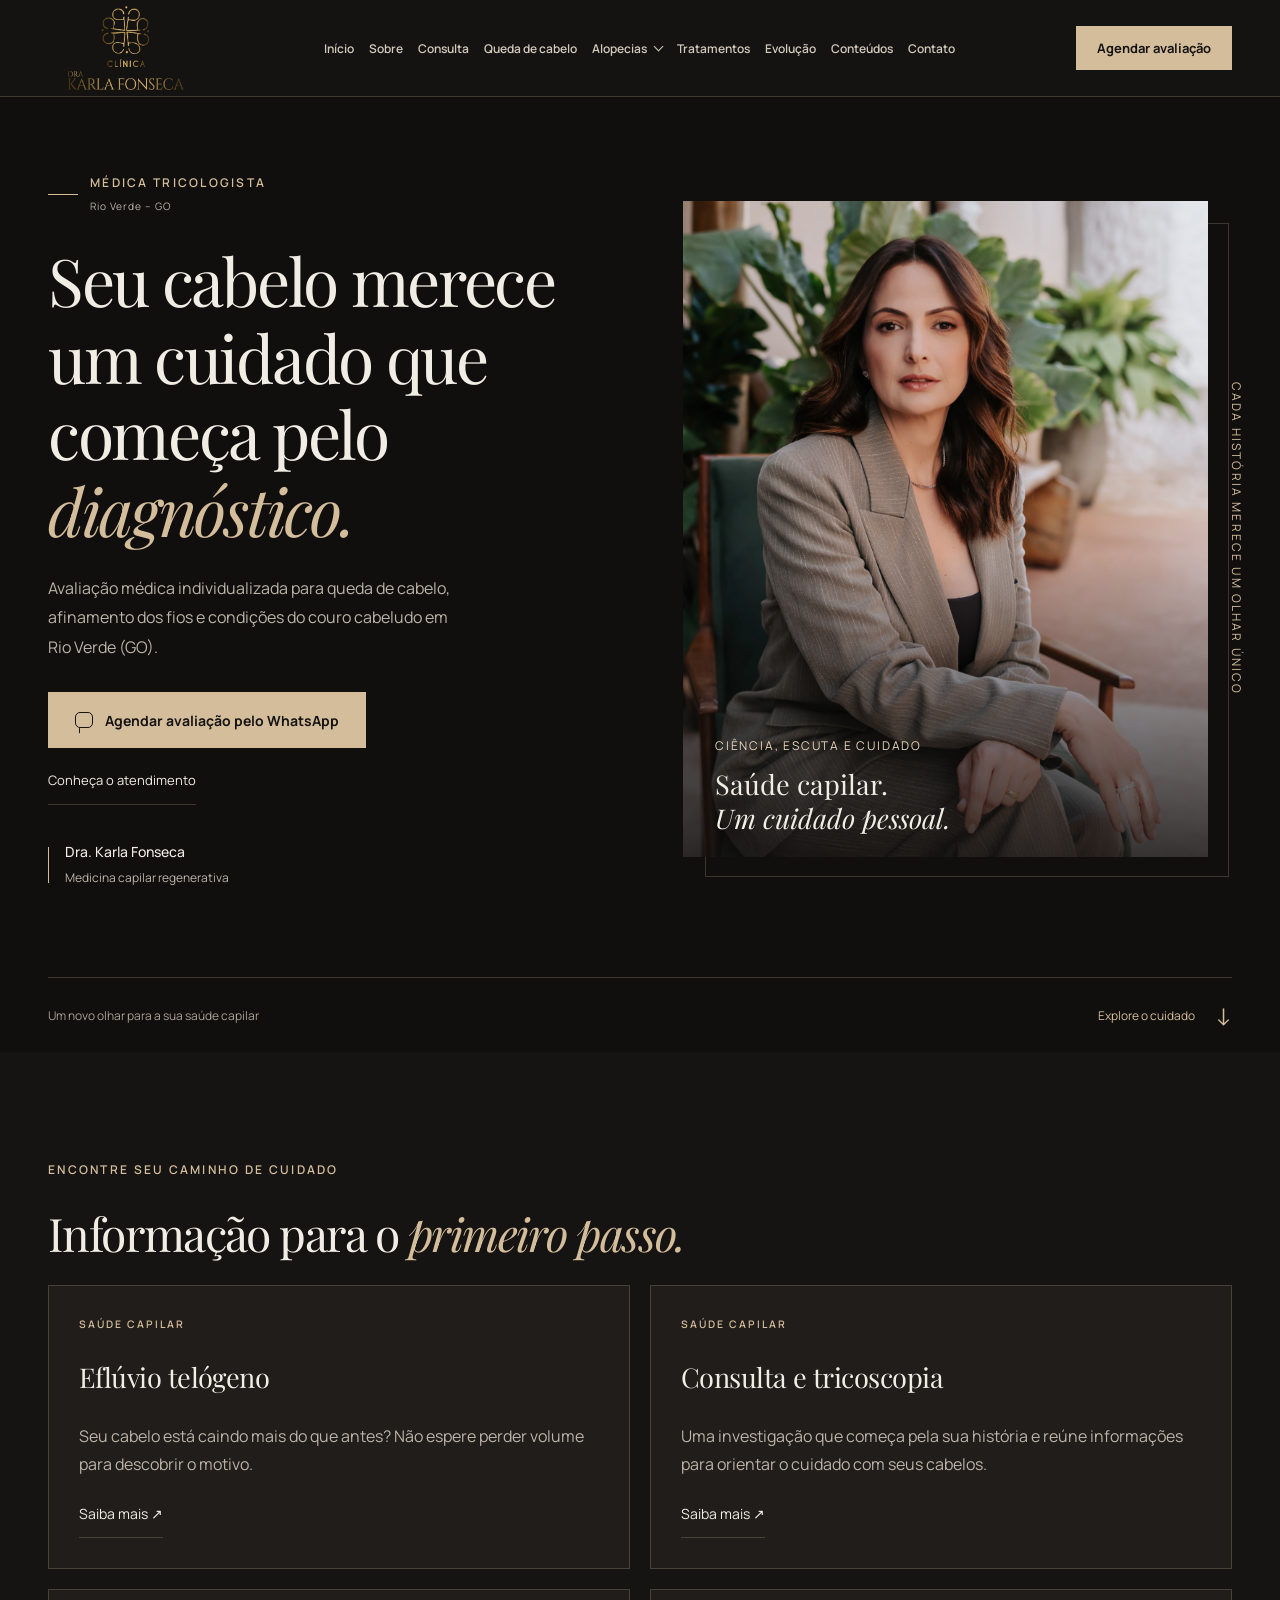
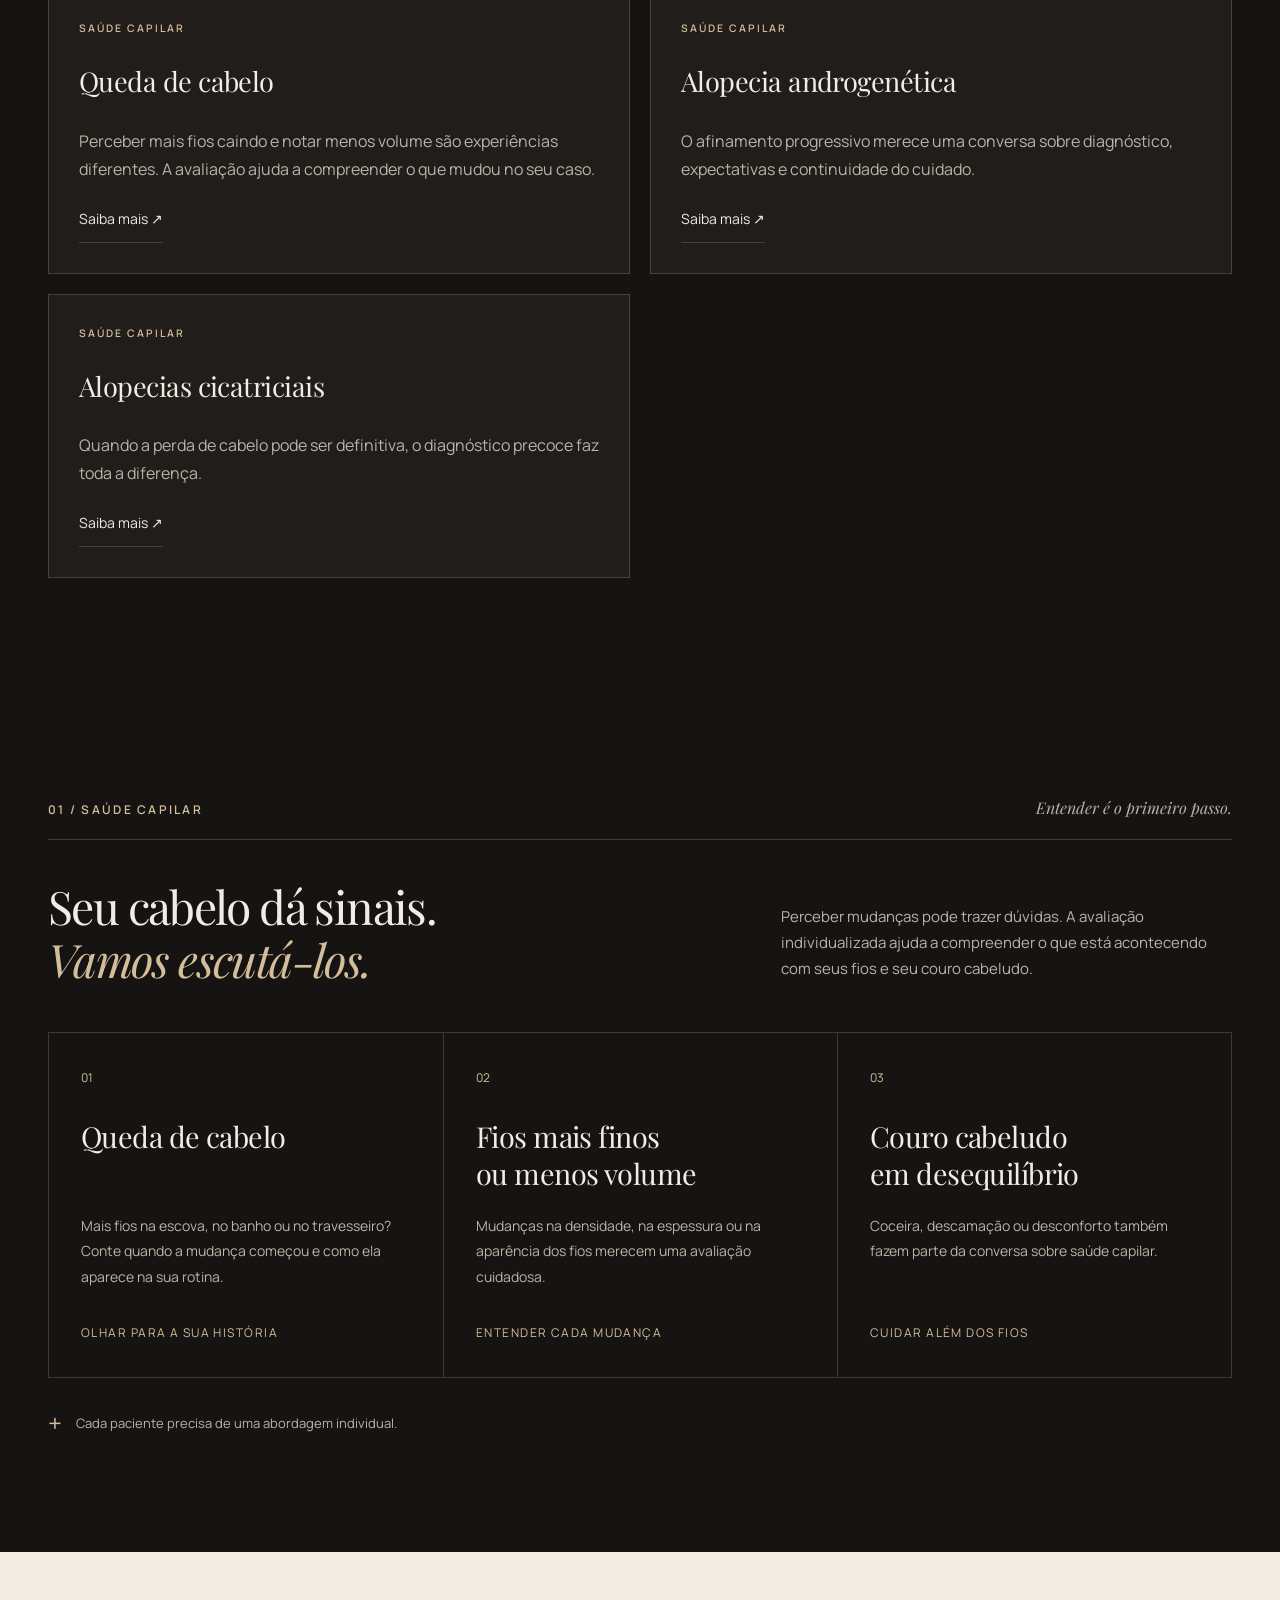
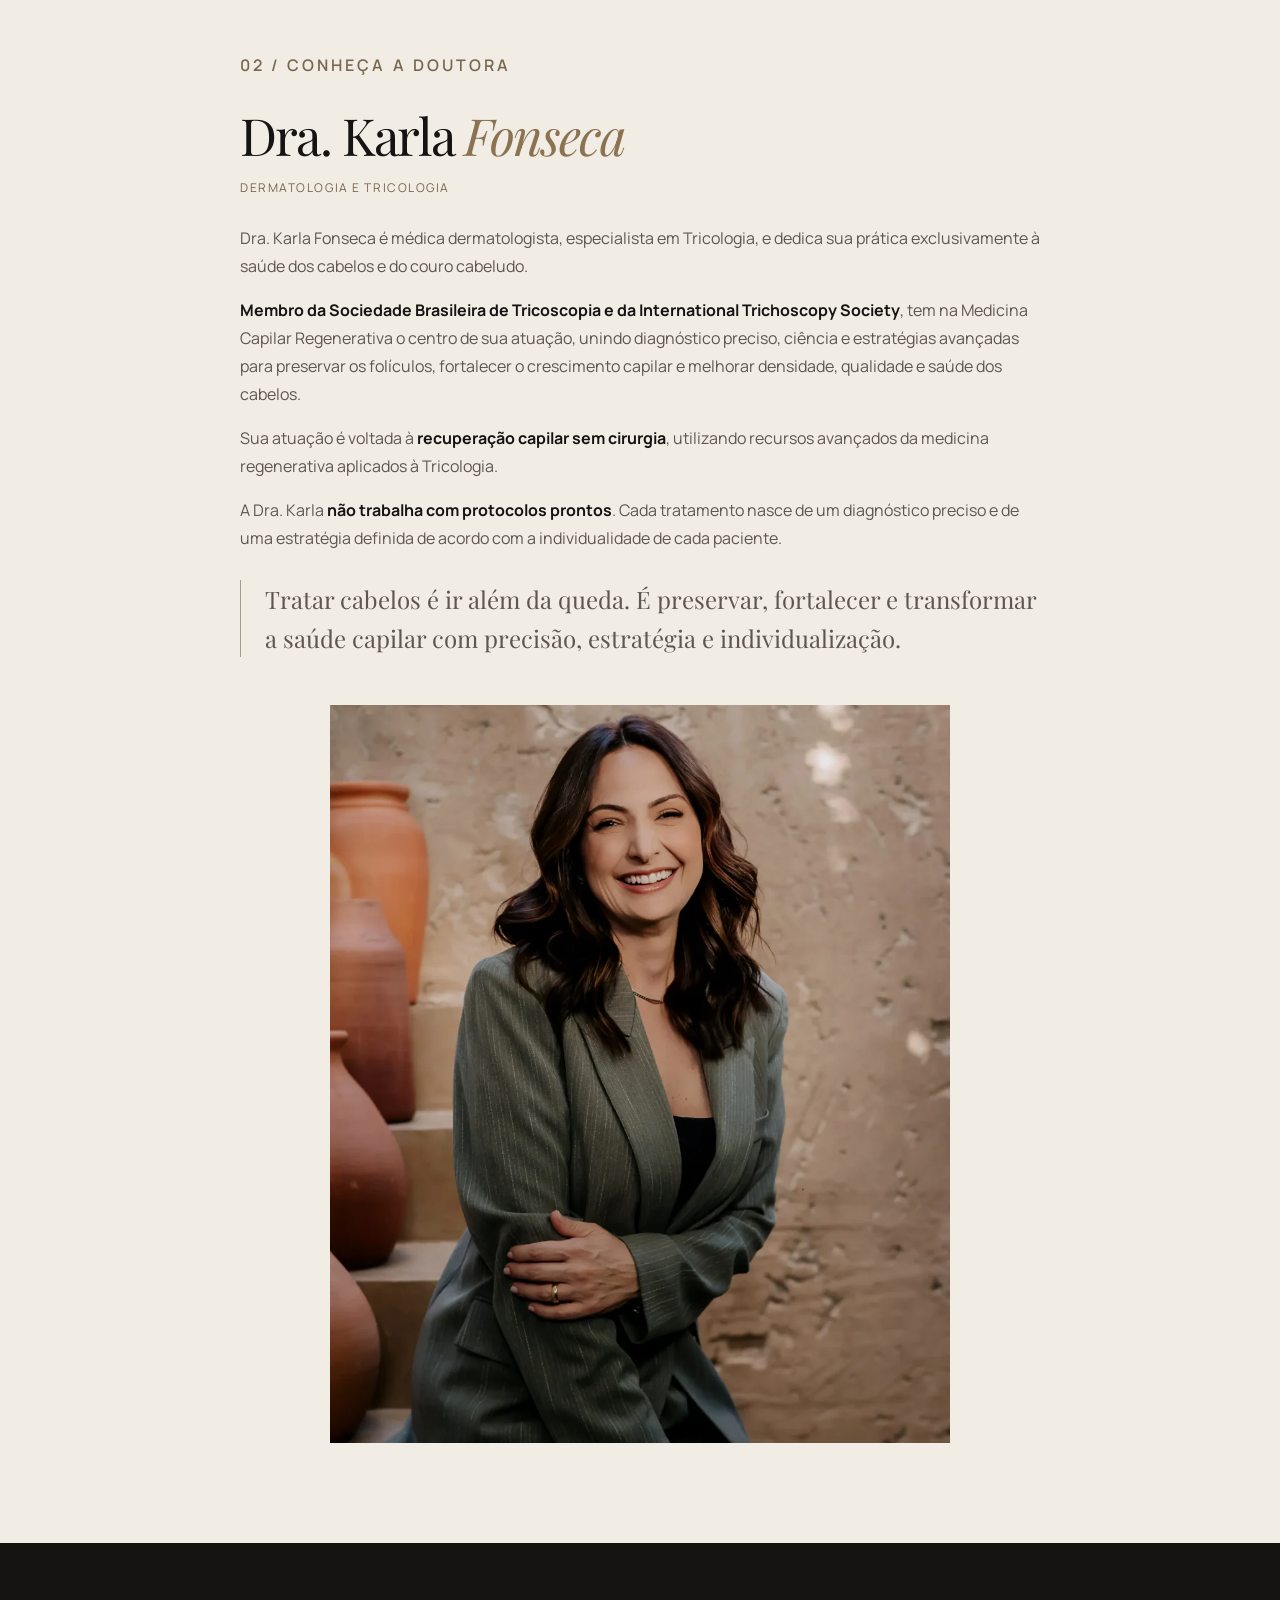
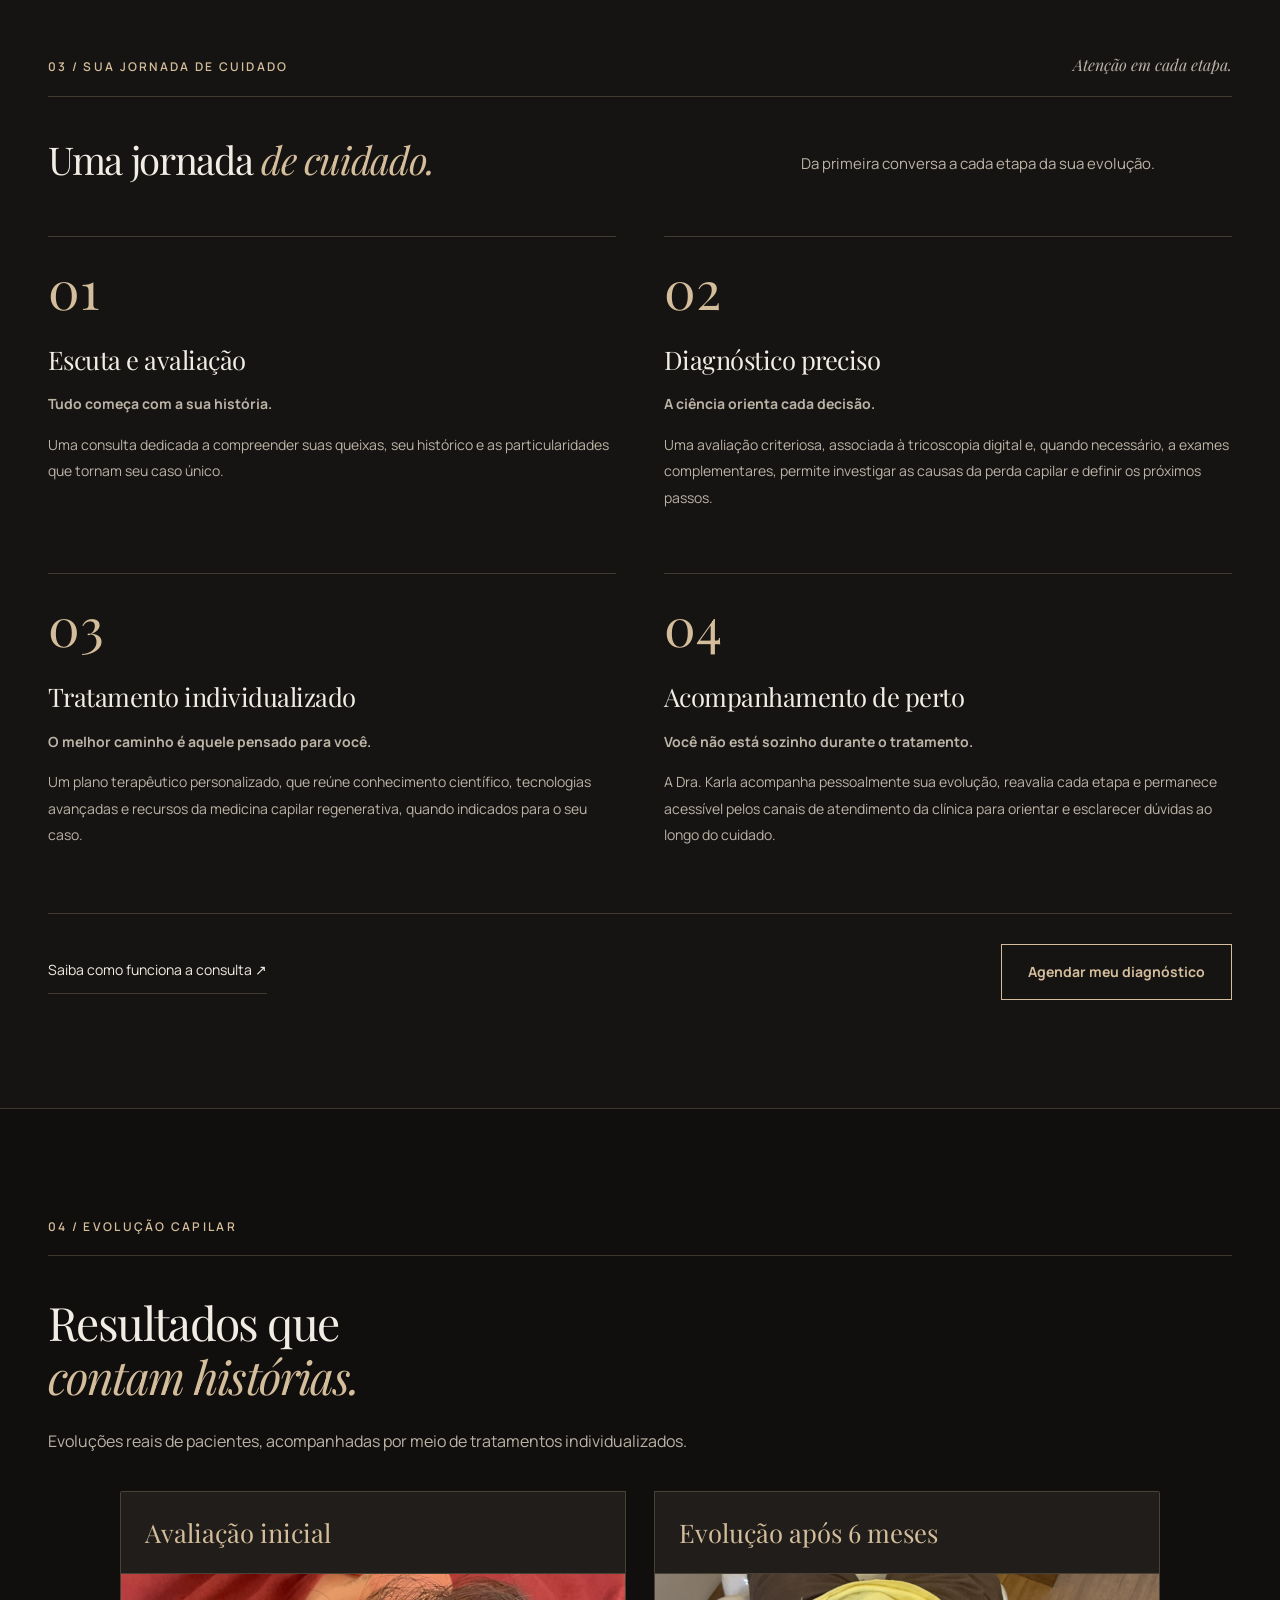
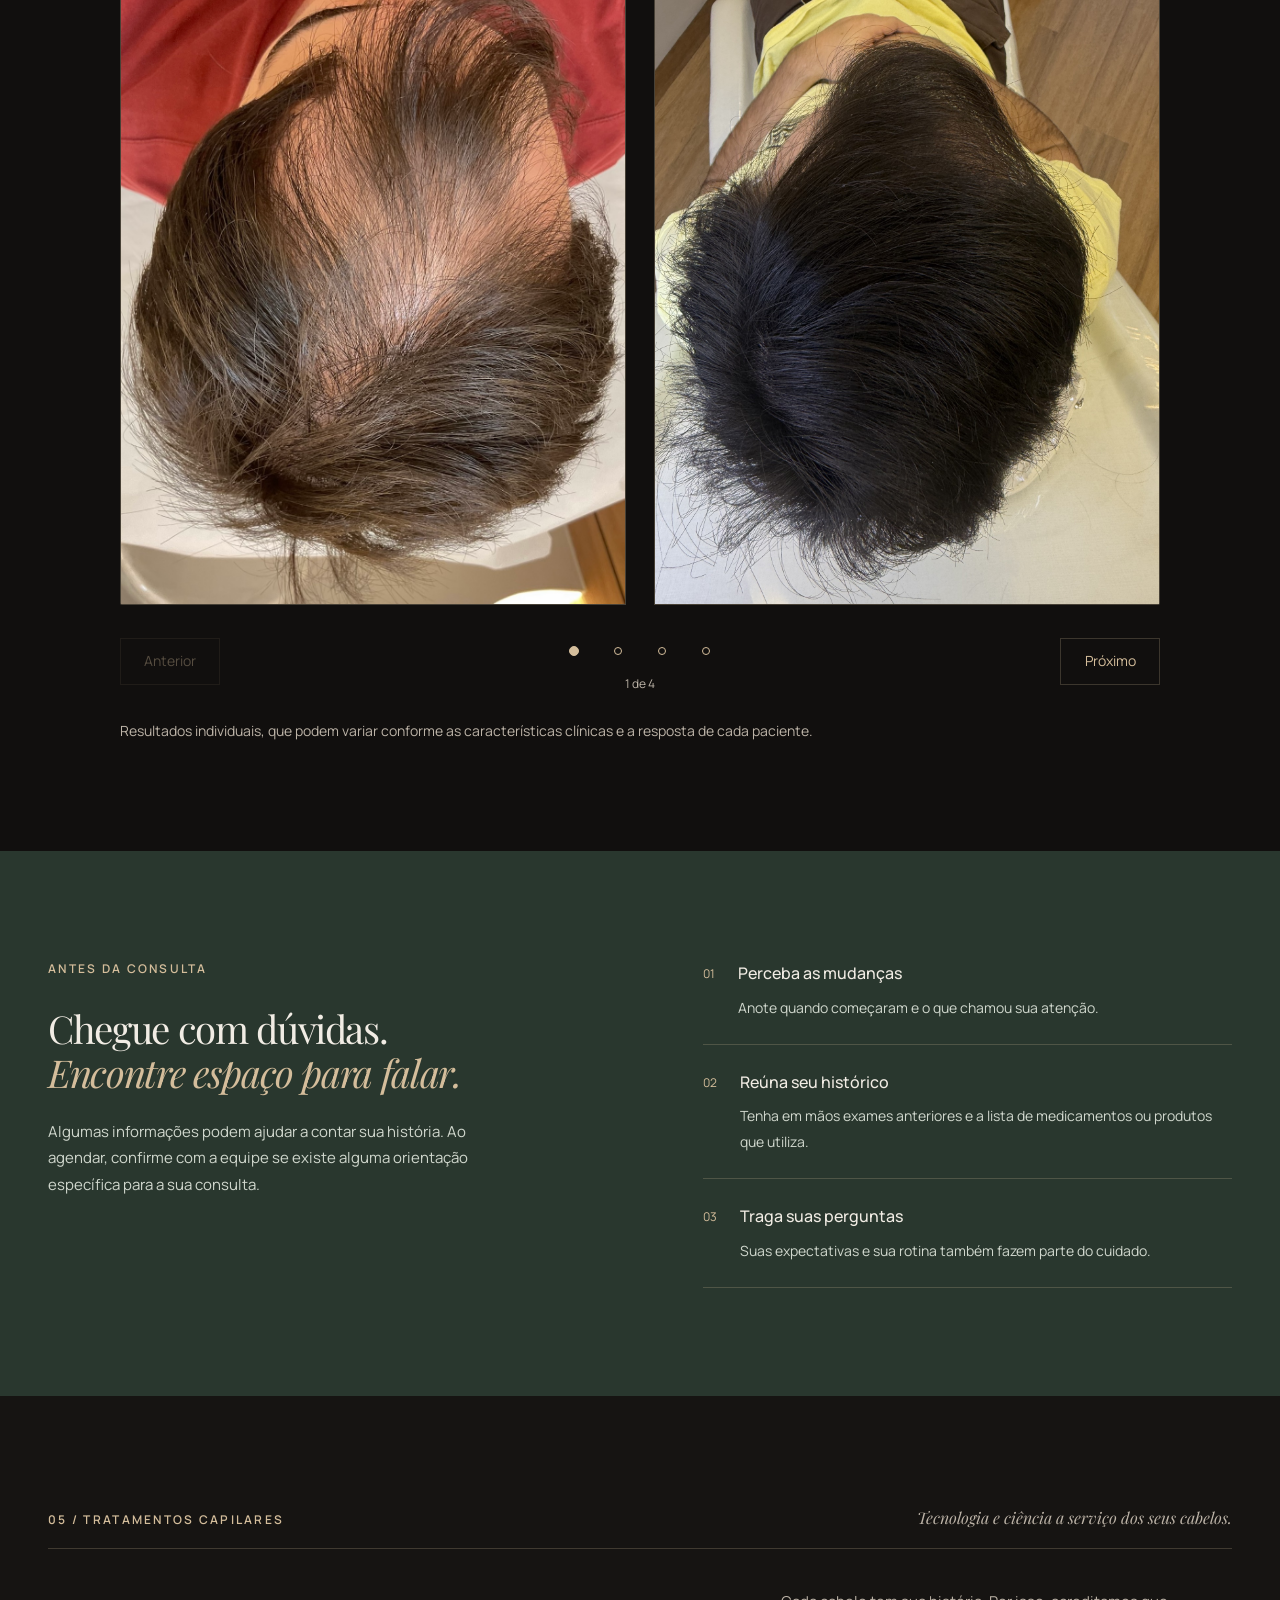
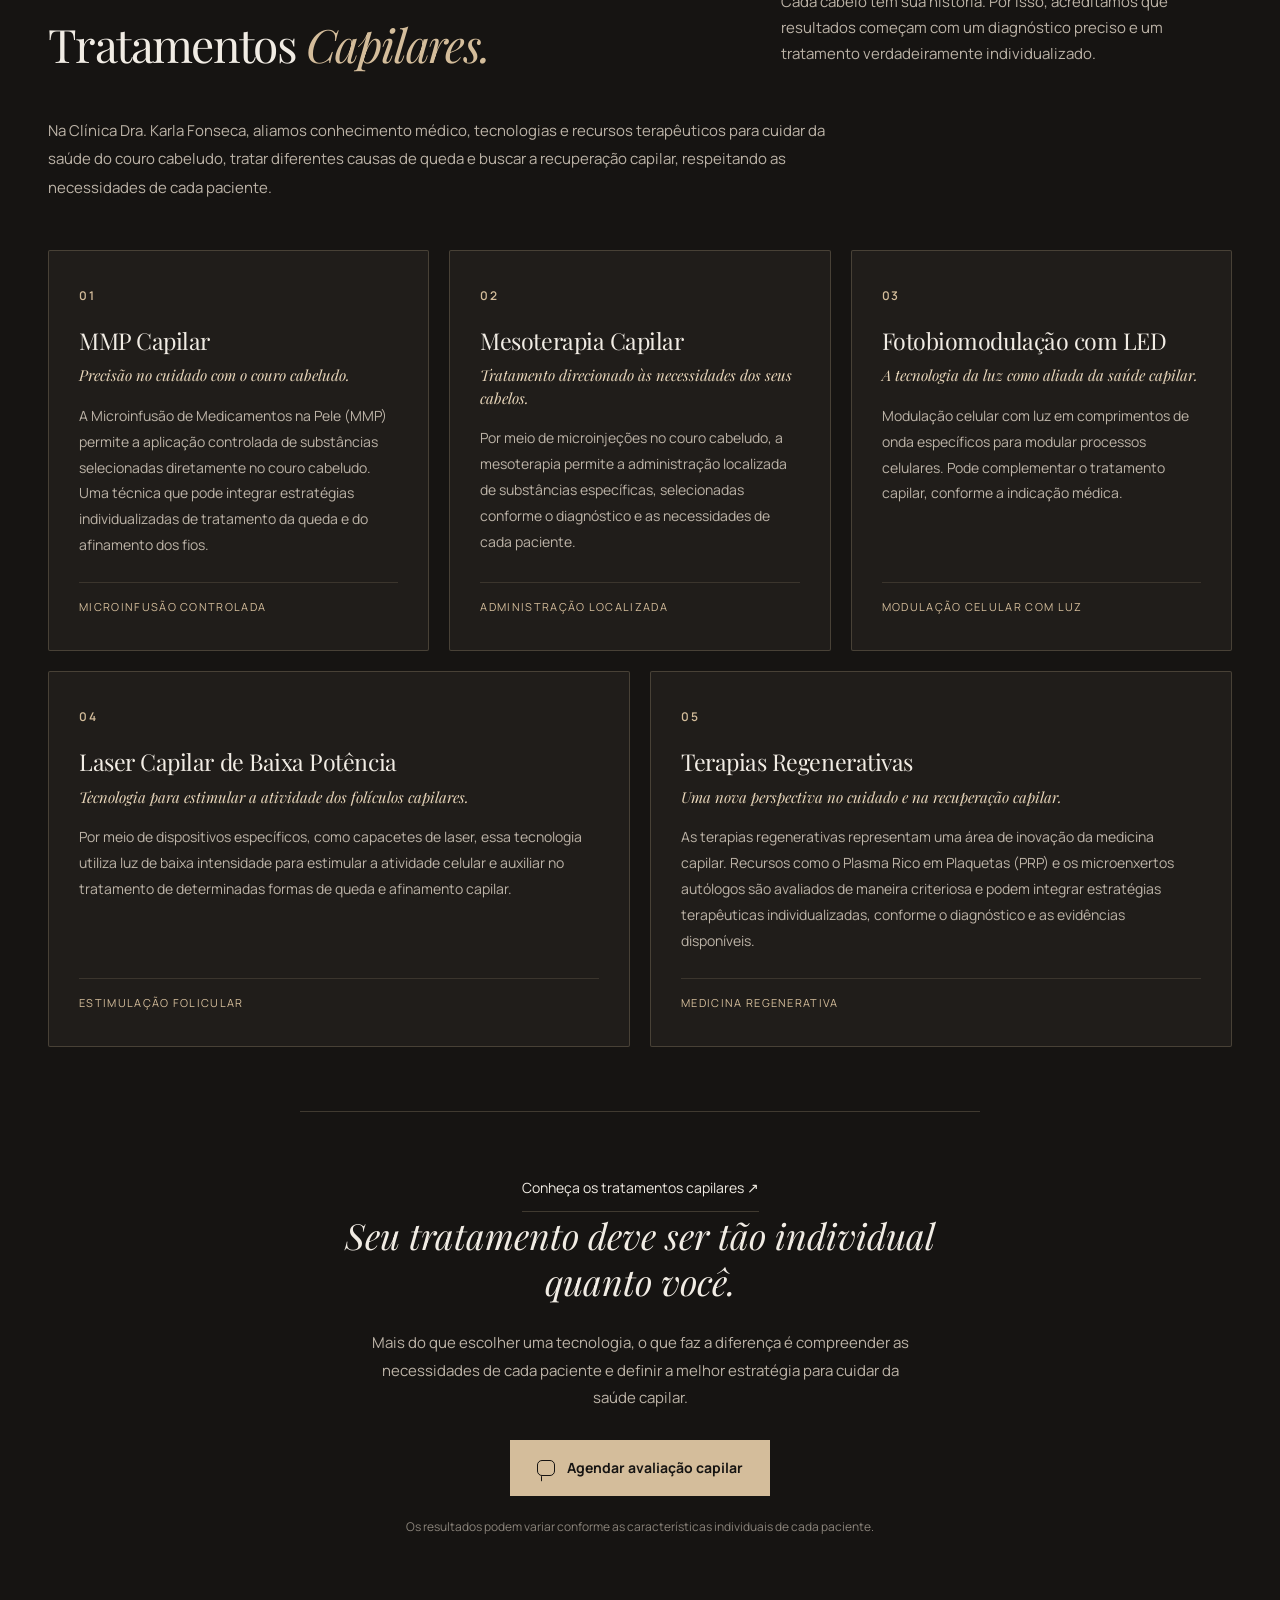
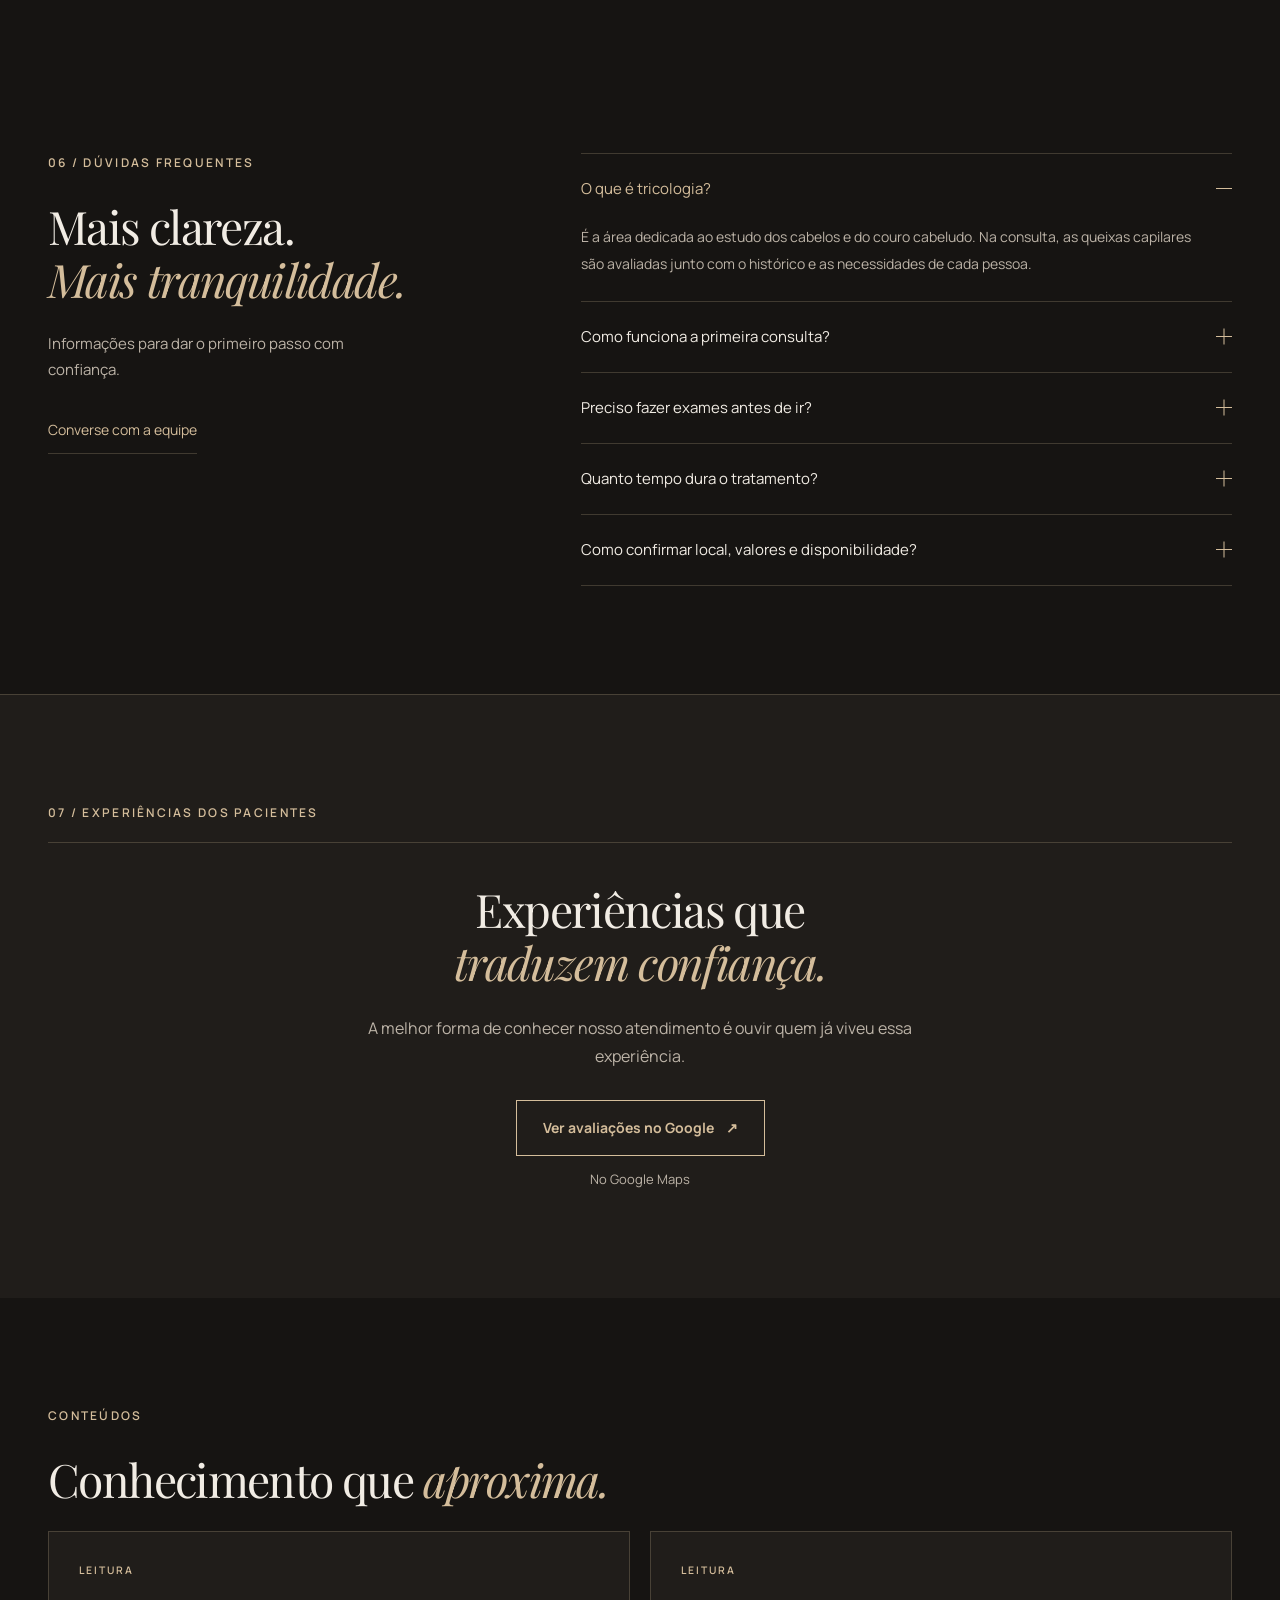
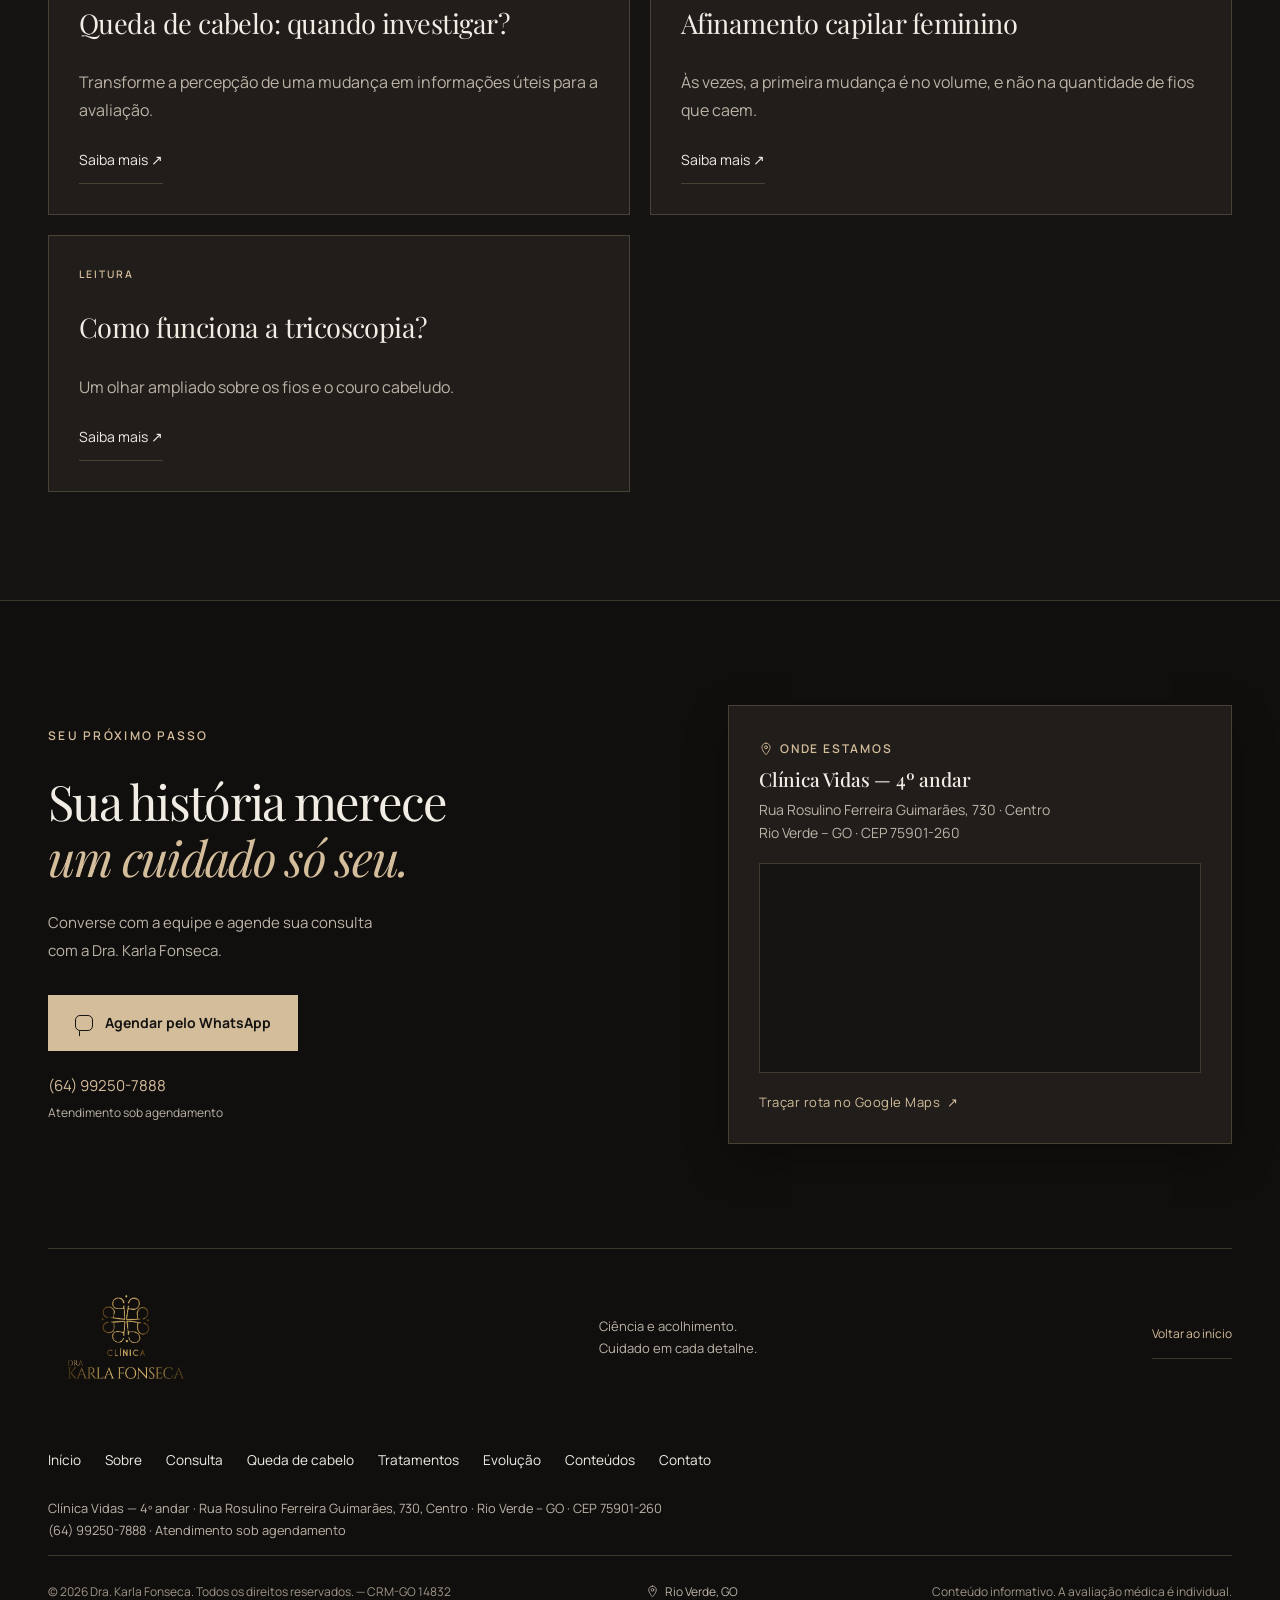
==== commit accd5a86: "feat/fix: melhoria nos textos e correções" ====
--- a/index.html
+++ b/index.html
@@ -1,4 +1,4 @@
-<!doctype html><html lang="pt-BR"><head><meta charset="UTF-8"><meta name="viewport" content="width=device-width, initial-scale=1, viewport-fit=cover"><meta name="theme-color" content="#161412"><title>Queda de cabelo em Rio Verde (GO) | Dra. Karla Fonseca</title><meta name="description" content="Avaliação médica da queda de cabelo, calvície e condições do couro cabeludo em Rio Verde, Goiás. Conheça o atendimento da Dra. Karla Fonseca."><meta name="robots" content="noindex, nofollow"><meta property="og:type" content="website"><meta property="og:locale" content="pt_BR"><meta property="og:title" content="Queda de cabelo em Rio Verde (GO) | Dra. Karla Fonseca"><meta property="og:description" content="Avaliação médica da queda de cabelo, calvície e condições do couro cabeludo em Rio Verde, Goiás. Conheça o atendimento da Dra. Karla Fonseca."><link rel="icon" href="/assets/logo-karla-fonseca.png"><link rel="stylesheet" href="/fonts.css"><link rel="stylesheet" href="/styles.css"><script type="application/ld+json">{"@context":"https://schema.org","@type":"MedicalClinic","name":"Clínica Dra. Karla Fonseca","telephone":"+55-64-99250-7888","address":{"@type":"PostalAddress","streetAddress":"Rua Rosulino Ferreira Guimarães, 730, Clínica Vidas, 4º andar, Centro","addressLocality":"Rio Verde","addressRegion":"GO","postalCode":"75901-260","addressCountry":"BR"}}</script><script src="/app.js" defer></script></head><body><a class="skip-link" href="#conteudo">Ir para o conteúdo</a><header class="site-header"><div class="container header-inner"><a class="brand" href="/" aria-label="Dra. Karla Fonseca — início"><span class="brand-logo"><img src="/assets/logo-karla-fonseca.png" alt="Clínica Dra. Karla Fonseca" width="1155" height="1155"></span></a><nav class="desktop-nav" aria-label="Navegação principal"><a href="/" aria-current="page">Início</a><a href="/consulta-tricologia-rio-verde/">Consulta</a><a href="/queda-de-cabelo/">Queda de cabelo</a><details class="nav-dropdown"><summary>Alopecias</summary><div><a href="/alopecia-androgenetica/">Alopecia androgenética</a><a href="/alopecias-cicatriciais/">Alopecias cicatriciais</a></div></details><a href="/tratamentos-capilares/">Tratamentos</a><a href="/sobre/">Sobre</a><a href="/conteudos/">Conteúdos</a><a href="/contato/">Contato</a></nav><a class="button button-small header-cta" href="https://wa.me/5564992507888?text=Ol%C3%A1%2C%20encontrei%20o%20site%20da%20Dra.%20Karla%20Fonseca%20e%20gostaria%20de%20informa%C3%A7%C3%B5es%20para%20agendar%20uma%20avalia%C3%A7%C3%A3o%20capilar." target="_blank" rel="noopener noreferrer">Agendar avaliação</a><button class="menu-button" type="button" aria-label="Abrir menu" aria-expanded="false" aria-controls="mobile-menu"><span></span><span></span></button></div><nav id="mobile-menu" class="mobile-menu" aria-label="Navegação no celular" hidden><a href="/" aria-current="page">Início</a><a href="/consulta-tricologia-rio-verde/">Consulta</a><a href="/queda-de-cabelo/">Queda de cabelo</a><a href="/alopecia-androgenetica/">Alopecia androgenética</a><a href="/alopecias-cicatriciais/">Alopecias cicatriciais</a><a href="/tratamentos-capilares/">Tratamentos</a><a href="/sobre/">Sobre</a><a href="/conteudos/">Conteúdos</a><a href="/contato/">Contato</a></nav></header><main id="conteudo">
+<!doctype html><html lang="pt-BR"><head><meta charset="UTF-8"><meta name="viewport" content="width=device-width, initial-scale=1, viewport-fit=cover"><meta name="theme-color" content="#161412"><title>Queda de cabelo em Rio Verde (GO) | Dra. Karla Fonseca</title><meta name="description" content="Avaliação médica da queda de cabelo, calvície e condições do couro cabeludo em Rio Verde, Goiás. Conheça o atendimento da Dra. Karla Fonseca."><meta name="robots" content="noindex, nofollow"><meta property="og:type" content="website"><meta property="og:locale" content="pt_BR"><meta property="og:title" content="Queda de cabelo em Rio Verde (GO) | Dra. Karla Fonseca"><meta property="og:description" content="Avaliação médica da queda de cabelo, calvície e condições do couro cabeludo em Rio Verde, Goiás. Conheça o atendimento da Dra. Karla Fonseca."><link rel="icon" href="/assets/logo-karla-fonseca.png"><link rel="stylesheet" href="/fonts.css"><link rel="stylesheet" href="/styles.css"><script type="application/ld+json">{"@context":"https://schema.org","@type":"MedicalClinic","name":"Clínica Dra. Karla Fonseca","telephone":"+55-64-99250-7888","address":{"@type":"PostalAddress","streetAddress":"Rua Rosulino Ferreira Guimarães, 730, Clínica Vidas, 4º andar, Centro","addressLocality":"Rio Verde","addressRegion":"GO","postalCode":"75901-260","addressCountry":"BR"}}</script><script src="/app.js" defer></script></head><body><a class="skip-link" href="#conteudo">Ir para o conteúdo</a><header class="site-header"><div class="container header-inner"><a class="brand" href="/" aria-label="Dra. Karla Fonseca — início"><span class="brand-logo"><img src="/assets/logo-karla-fonseca.png" alt="Clínica Dra. Karla Fonseca" width="1155" height="1155"></span></a><nav class="desktop-nav" aria-label="Navegação principal"><a href="/" aria-current="page">Início</a><a href="/sobre/">Sobre</a><a href="/consulta-tricologia-rio-verde/">Consulta</a><a href="/queda-de-cabelo/">Queda de cabelo</a><details class="nav-dropdown"><summary>Alopecias</summary><div><a href="/alopecia-androgenetica/">Alopecia androgenética</a><a href="/alopecias-cicatriciais/">Alopecias cicatriciais</a><a href="/efluvio-telogeno/">Eflúvio telógeno</a></div></details><a href="/tratamentos-capilares/">Tratamentos</a><a href="/#antes-depois">Evolução</a><a href="/conteudos/">Conteúdos</a><a href="/contato/">Contato</a></nav><a class="button button-small header-cta" href="https://wa.me/5564992507888?text=Ol%C3%A1%2C%20encontrei%20o%20site%20da%20Dra.%20Karla%20Fonseca%20e%20gostaria%20de%20informa%C3%A7%C3%B5es%20para%20agendar%20uma%20avalia%C3%A7%C3%A3o%20capilar." target="_blank" rel="noopener noreferrer">Agendar avaliação</a><button class="menu-button" type="button" aria-label="Abrir menu" aria-expanded="false" aria-controls="mobile-menu"><span></span><span></span></button></div><nav id="mobile-menu" class="mobile-menu" aria-label="Navegação no celular" hidden><a href="/" aria-current="page">Início</a><a href="/sobre/">Sobre</a><a href="/consulta-tricologia-rio-verde/">Consulta</a><a href="/queda-de-cabelo/">Queda de cabelo</a><a href="/alopecia-androgenetica/">Alopecia androgenética</a><a href="/alopecias-cicatriciais/">Alopecias cicatriciais</a><a href="/efluvio-telogeno/">Eflúvio telógeno</a><a href="/tratamentos-capilares/">Tratamentos</a><a href="/#antes-depois">Evolução</a><a href="/conteudos/">Conteúdos</a><a href="/contato/">Contato</a></nav></header><main id="conteudo">
     <section class="hero" id="inicio" aria-labelledby="hero-title">
       <div class="container hero-grid">
         <div class="hero-copy">
@@ -25,7 +25,7 @@
           cuidado <span aria-hidden="true">↓</span></a></div>
     </section>
 
-    <section class="clinical-entry section"><div class="container"><p class="eyebrow">ENCONTRE SEU CAMINHO DE CUIDADO</p><h2>Informação para o <em>primeiro passo.</em></h2><div class="topic-grid"><a class="topic-card" href="/consulta-tricologia-rio-verde/"><span class="eyebrow">SAÚDE CAPILAR</span><h3>Consulta e tricoscopia</h3><p>Uma investigação que começa pela sua história e reúne informações para orientar o cuidado com seus cabelos.</p><span class="text-link">Saiba mais <span aria-hidden="true">↗</span></span></a><a class="topic-card" href="/queda-de-cabelo/"><span class="eyebrow">SAÚDE CAPILAR</span><h3>Queda de cabelo</h3><p>Perceber mais fios caindo e notar menos volume são experiências diferentes. A avaliação ajuda a compreender o que mudou no seu caso.</p><span class="text-link">Saiba mais <span aria-hidden="true">↗</span></span></a><a class="topic-card" href="/alopecia-androgenetica/"><span class="eyebrow">SAÚDE CAPILAR</span><h3>Alopecia androgenética</h3><p>O afinamento progressivo merece uma conversa sobre diagnóstico, expectativas e continuidade do cuidado.</p><span class="text-link">Saiba mais <span aria-hidden="true">↗</span></span></a><a class="topic-card" href="/alopecias-cicatriciais/"><span class="eyebrow">SAÚDE CAPILAR</span><h3>Alopecias cicatriciais</h3><p>Além da quantidade de fios, observar a pele e os sintomas ajuda a trazer informações importantes para a consulta.</p><span class="text-link">Saiba mais <span aria-hidden="true">↗</span></span></a></div></div></section><section class="care-section section" id="cuidado" aria-labelledby="care-title">
+    <section class="clinical-entry section"><div class="container"><p class="eyebrow">ENCONTRE SEU CAMINHO DE CUIDADO</p><h2>Informação para o <em>primeiro passo.</em></h2><div class="topic-grid"><a class="topic-card" href="/efluvio-telogeno/"><span class="eyebrow">SAÚDE CAPILAR</span><h3>Eflúvio telógeno</h3><p>Seu cabelo está caindo mais do que antes? Não espere perder volume para descobrir o motivo.</p><span class="text-link">Saiba mais <span aria-hidden="true">↗</span></span></a><a class="topic-card" href="/consulta-tricologia-rio-verde/"><span class="eyebrow">SAÚDE CAPILAR</span><h3>Consulta e tricoscopia</h3><p>Uma investigação que começa pela sua história e reúne informações para orientar o cuidado com seus cabelos.</p><span class="text-link">Saiba mais <span aria-hidden="true">↗</span></span></a><a class="topic-card" href="/queda-de-cabelo/"><span class="eyebrow">SAÚDE CAPILAR</span><h3>Queda de cabelo</h3><p>Perceber mais fios caindo e notar menos volume são experiências diferentes. A avaliação ajuda a compreender o que mudou no seu caso.</p><span class="text-link">Saiba mais <span aria-hidden="true">↗</span></span></a><a class="topic-card" href="/alopecia-androgenetica/"><span class="eyebrow">SAÚDE CAPILAR</span><h3>Alopecia androgenética</h3><p>O afinamento progressivo merece uma conversa sobre diagnóstico, expectativas e continuidade do cuidado.</p><span class="text-link">Saiba mais <span aria-hidden="true">↗</span></span></a><a class="topic-card" href="/alopecias-cicatriciais/"><span class="eyebrow">SAÚDE CAPILAR</span><h3>Alopecias cicatriciais</h3><p>Quando a perda de cabelo pode ser definitiva, o diagnóstico precoce faz toda a diferença.</p><span class="text-link">Saiba mais <span aria-hidden="true">↗</span></span></a></div></div></section><section class="care-section section" id="cuidado" aria-labelledby="care-title">
       <div class="container">
         <div class="section-top">
           <p class="eyebrow">01 / SAÚDE CAPILAR</p><span class="section-aside">Entender é o primeiro passo.</span>
@@ -441,7 +441,7 @@
         <p>Ciência e acolhimento.<br>Cuidado em cada detalhe.</p><a href="/#inicio" class="text-link">Voltar ao
           início</a>
       </div>
-      <nav class="footer-links" aria-label="Links do rodapé"><a href="/">Início</a><a href="/consulta-tricologia-rio-verde/">Consulta</a><a href="/queda-de-cabelo/">Queda de cabelo</a><a href="/tratamentos-capilares/">Tratamentos</a><a href="/sobre/">Sobre</a><a href="/conteudos/">Conteúdos</a><a href="/contato/">Contato</a></nav><p class="footer-address">Clínica Vidas — 4º andar · Rua Rosulino Ferreira Guimarães, 730, Centro · Rio Verde – GO · CEP 75901-260<br><a href="tel:+5564992507888">(64) 99250-7888</a> · Atendimento sob agendamento</p><div class="footer-bottom">
+      <nav class="footer-links" aria-label="Links do rodapé"><a href="/">Início</a><a href="/sobre/">Sobre</a><a href="/consulta-tricologia-rio-verde/">Consulta</a><a href="/queda-de-cabelo/">Queda de cabelo</a><a href="/tratamentos-capilares/">Tratamentos</a><a href="/#antes-depois">Evolução</a><a href="/conteudos/">Conteúdos</a><a href="/contato/">Contato</a></nav><p class="footer-address">Clínica Vidas — 4º andar · Rua Rosulino Ferreira Guimarães, 730, Centro · Rio Verde – GO · CEP 75901-260<br><a href="tel:+5564992507888">(64) 99250-7888</a> · Atendimento sob agendamento</p><div class="footer-bottom">
         <span>© 2026 Dra. Karla Fonseca. Todos os direitos reservados. &mdash; CRM-GO 14832</span>
         <a class="footer-location"
           href="https://www.google.com/maps/search/Rua+Rosulino+Ferreira+Guimar%C3%A3es,+730,+Cl%C3%ADnica+Vidas,+Centro,+Rio+Verde,+GO"
